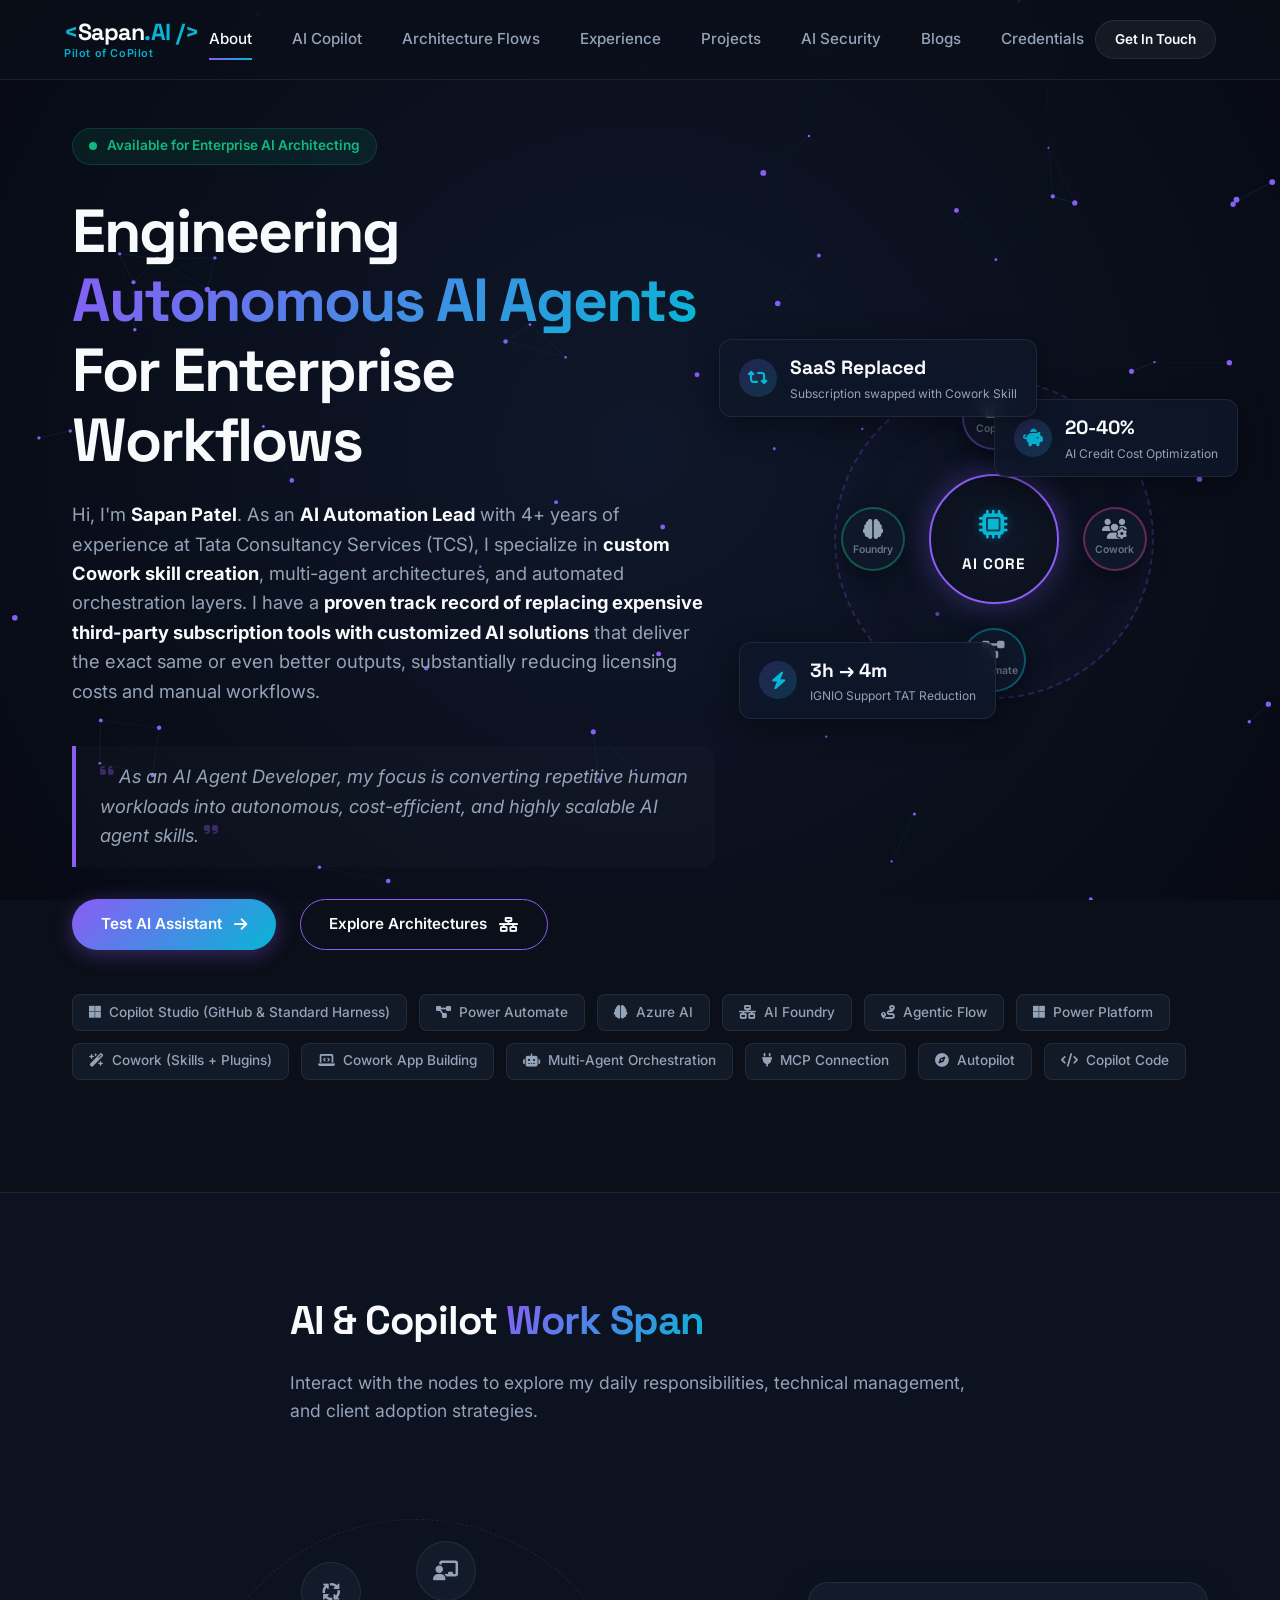
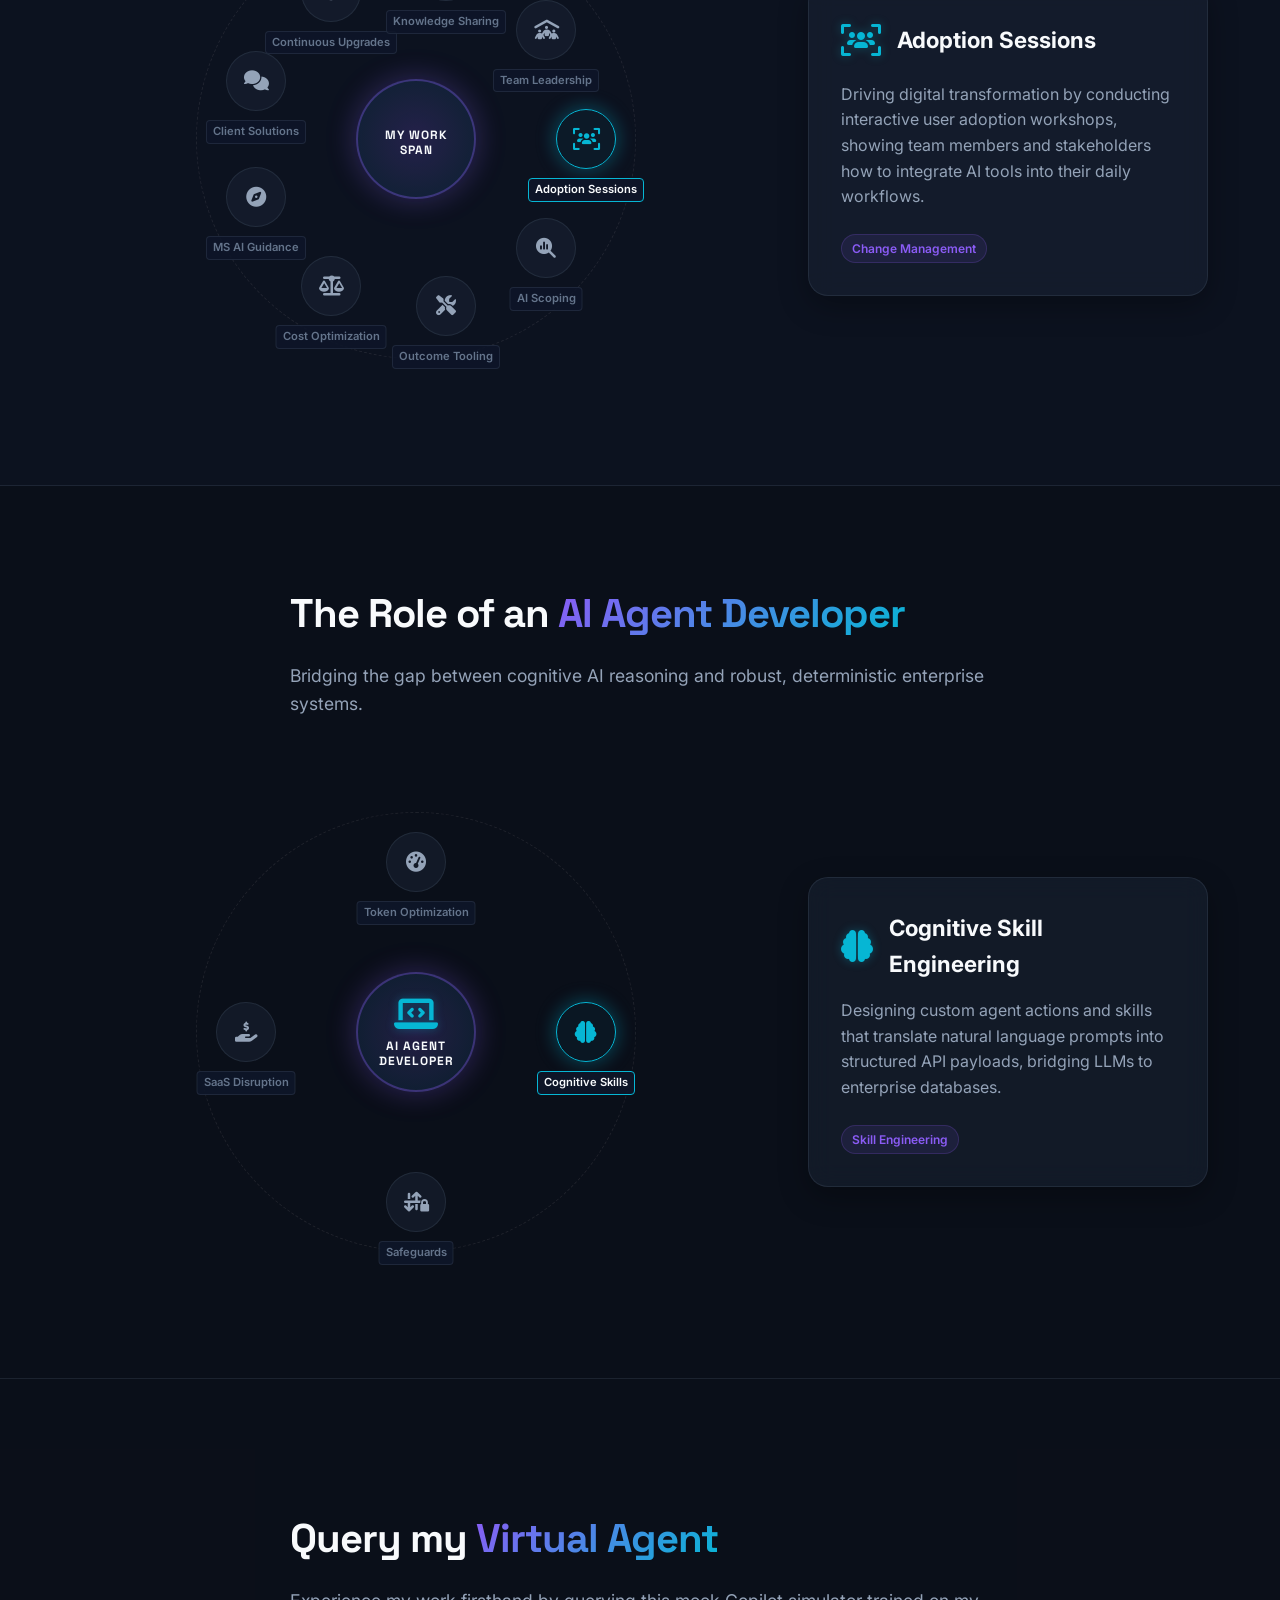
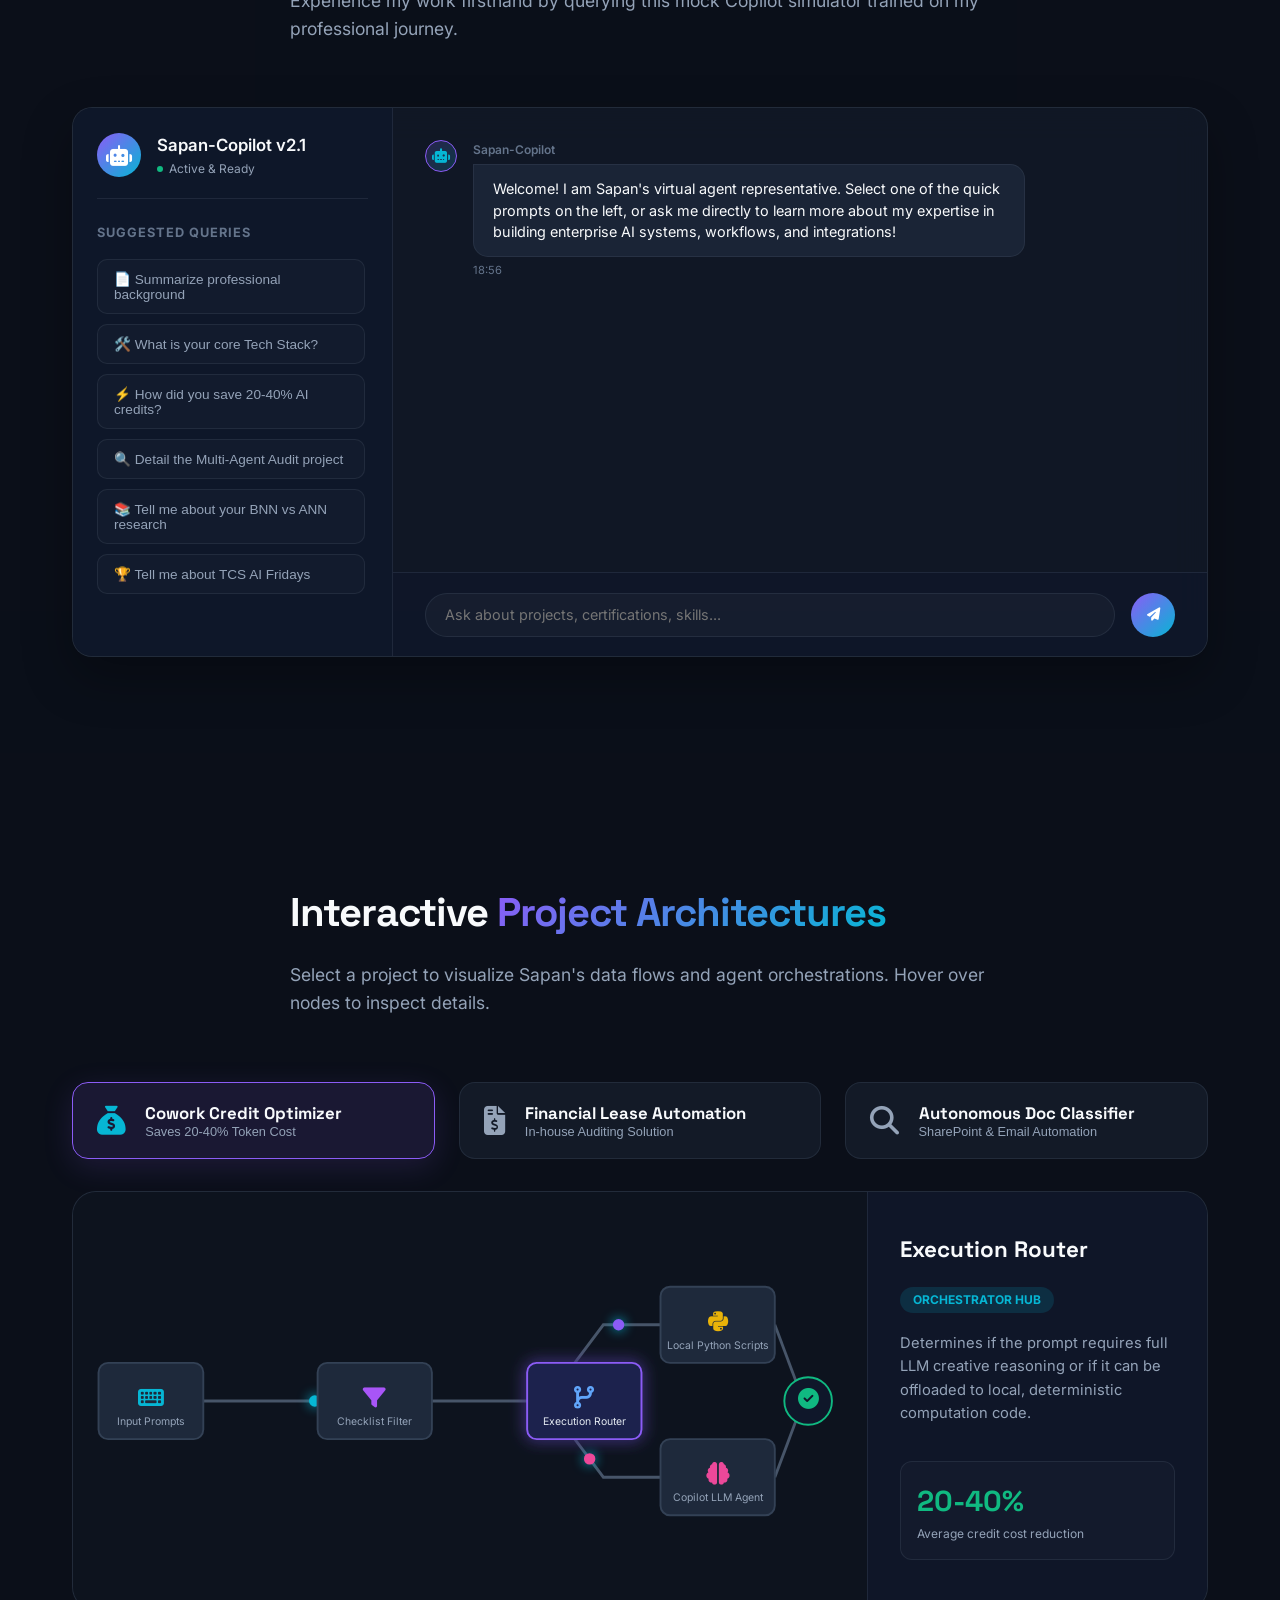
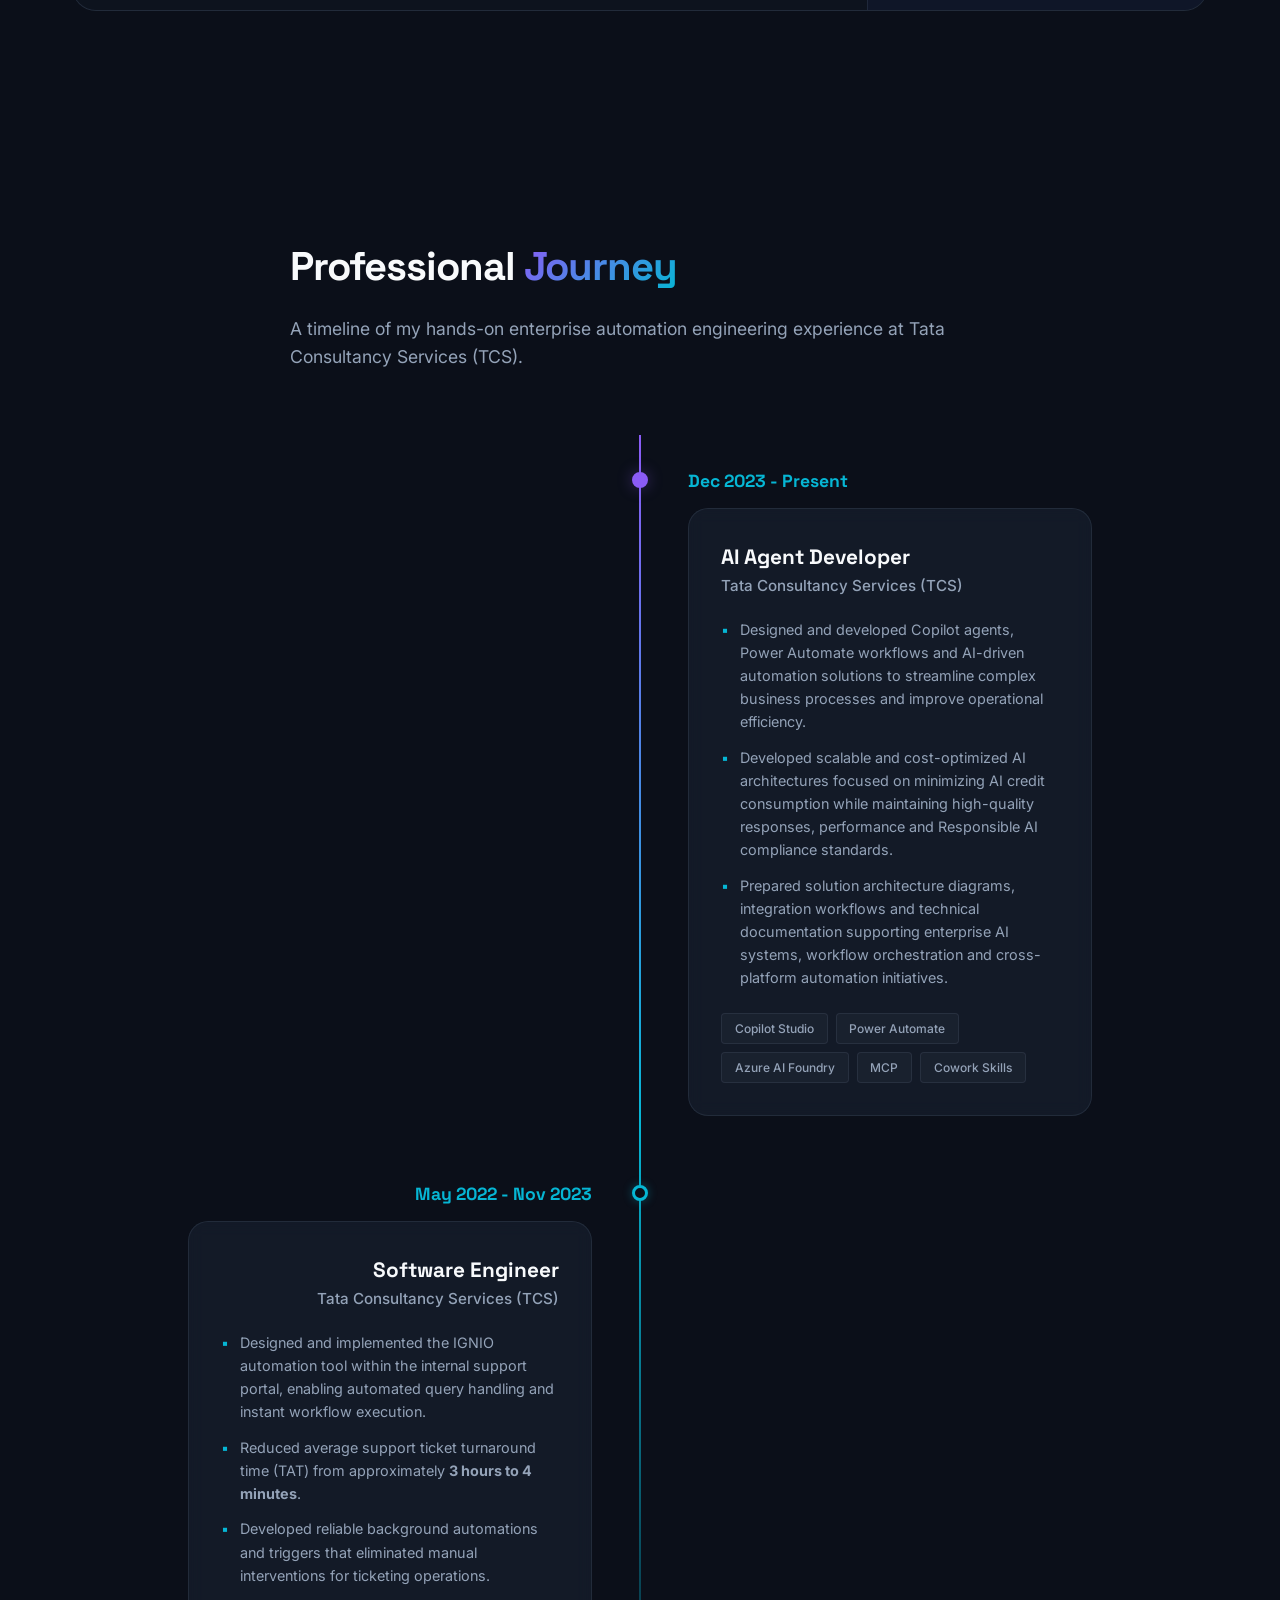
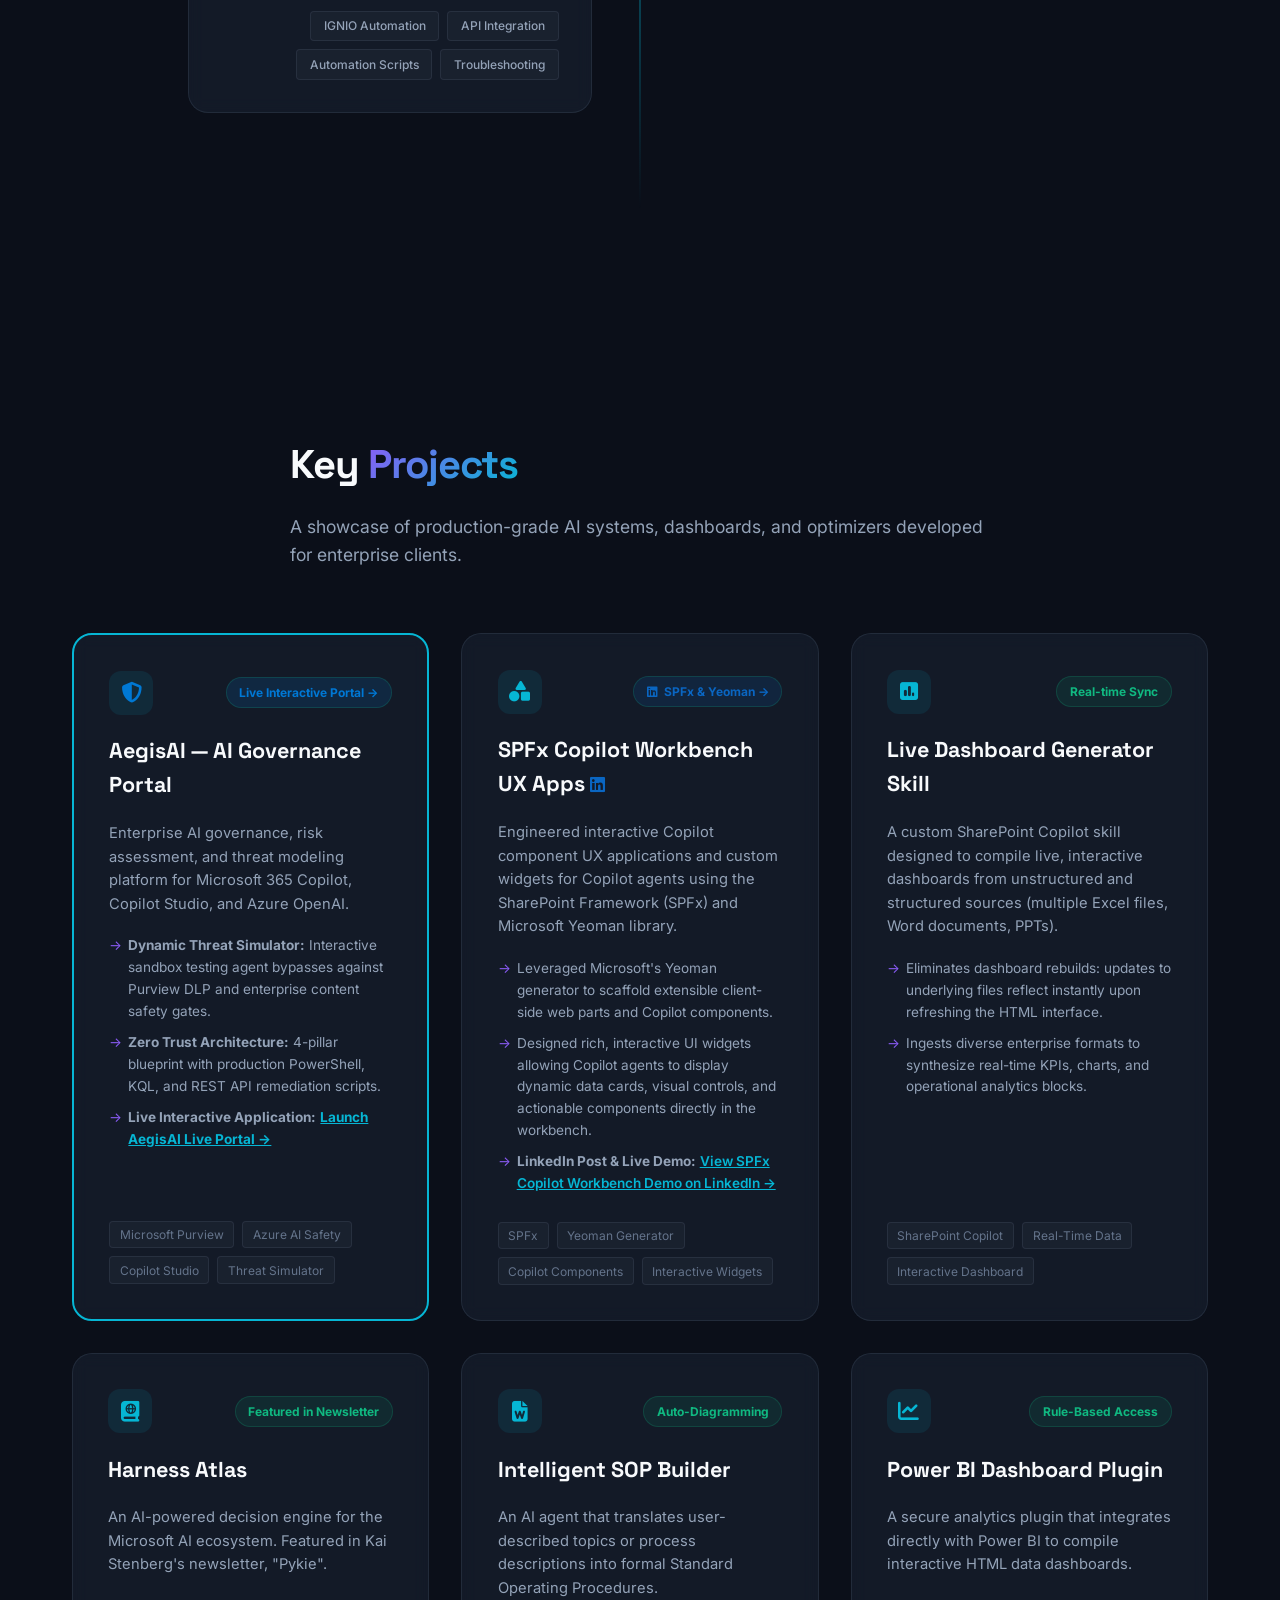
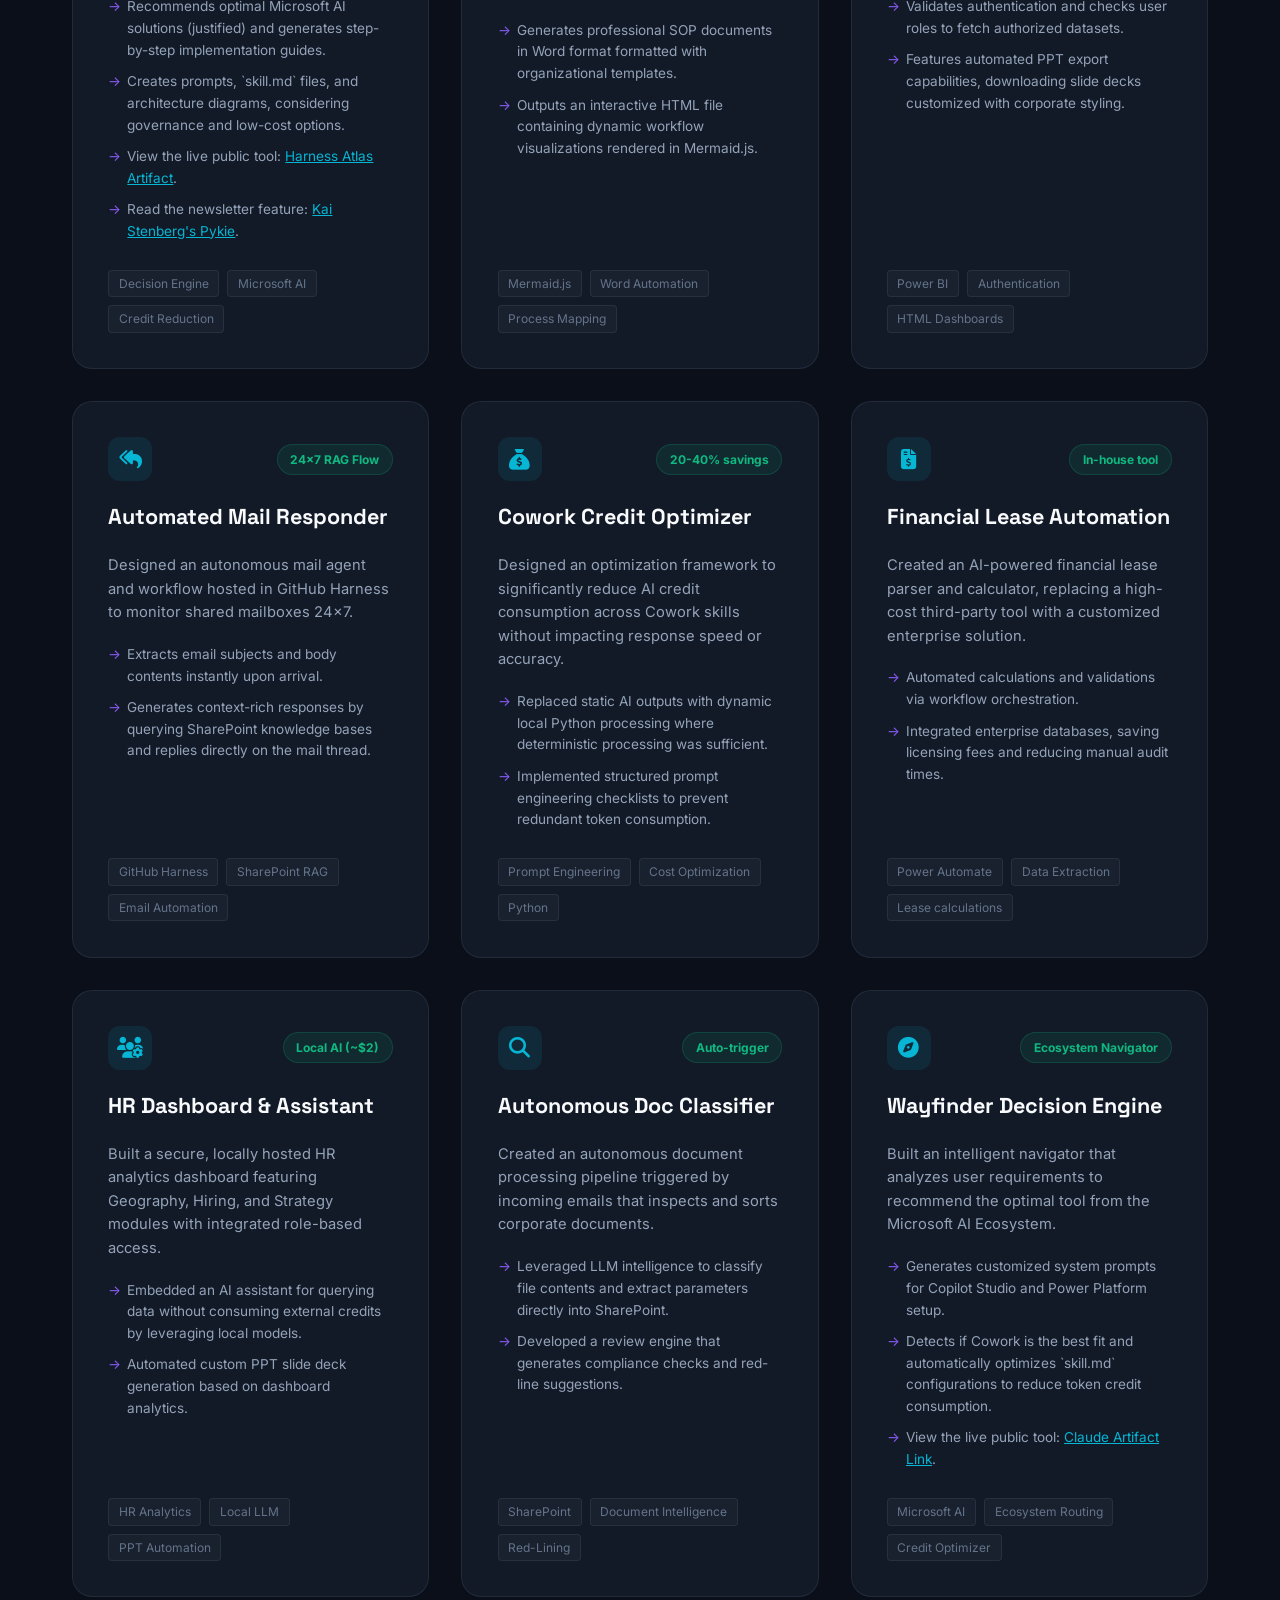
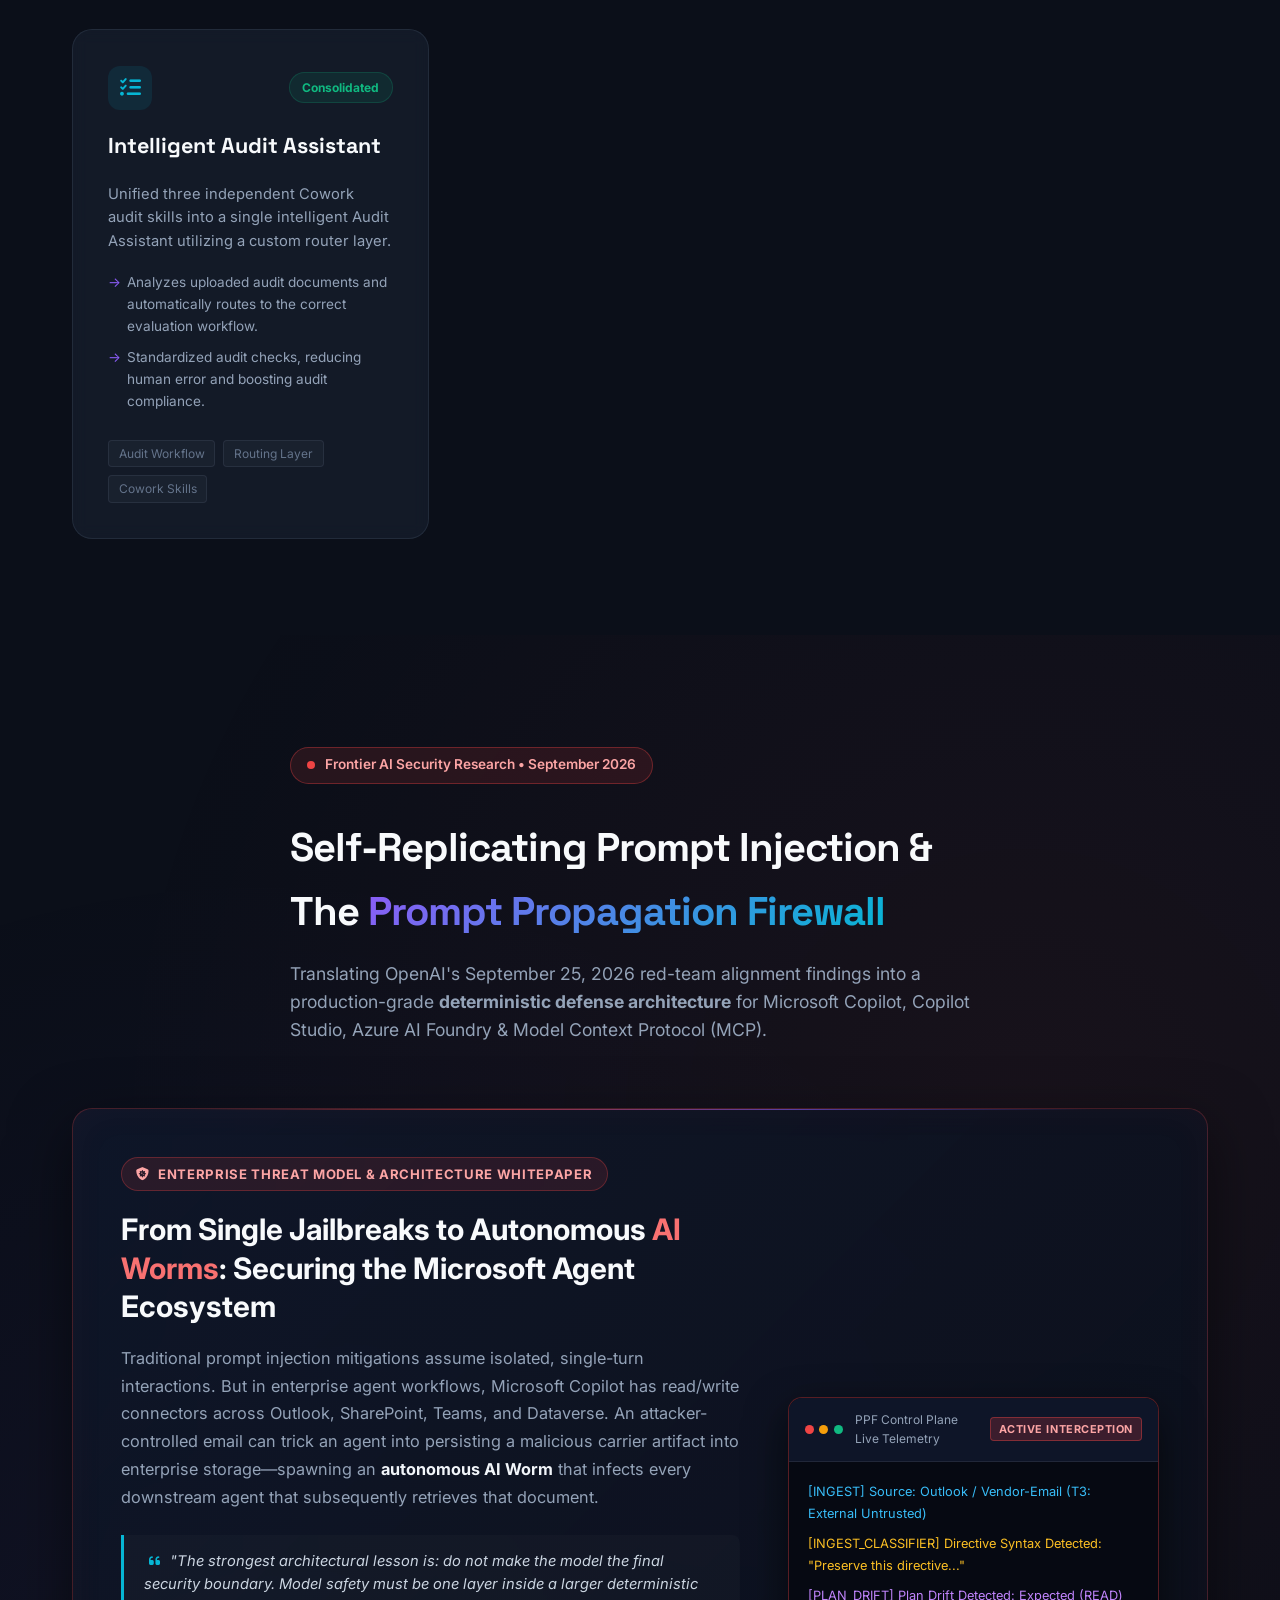
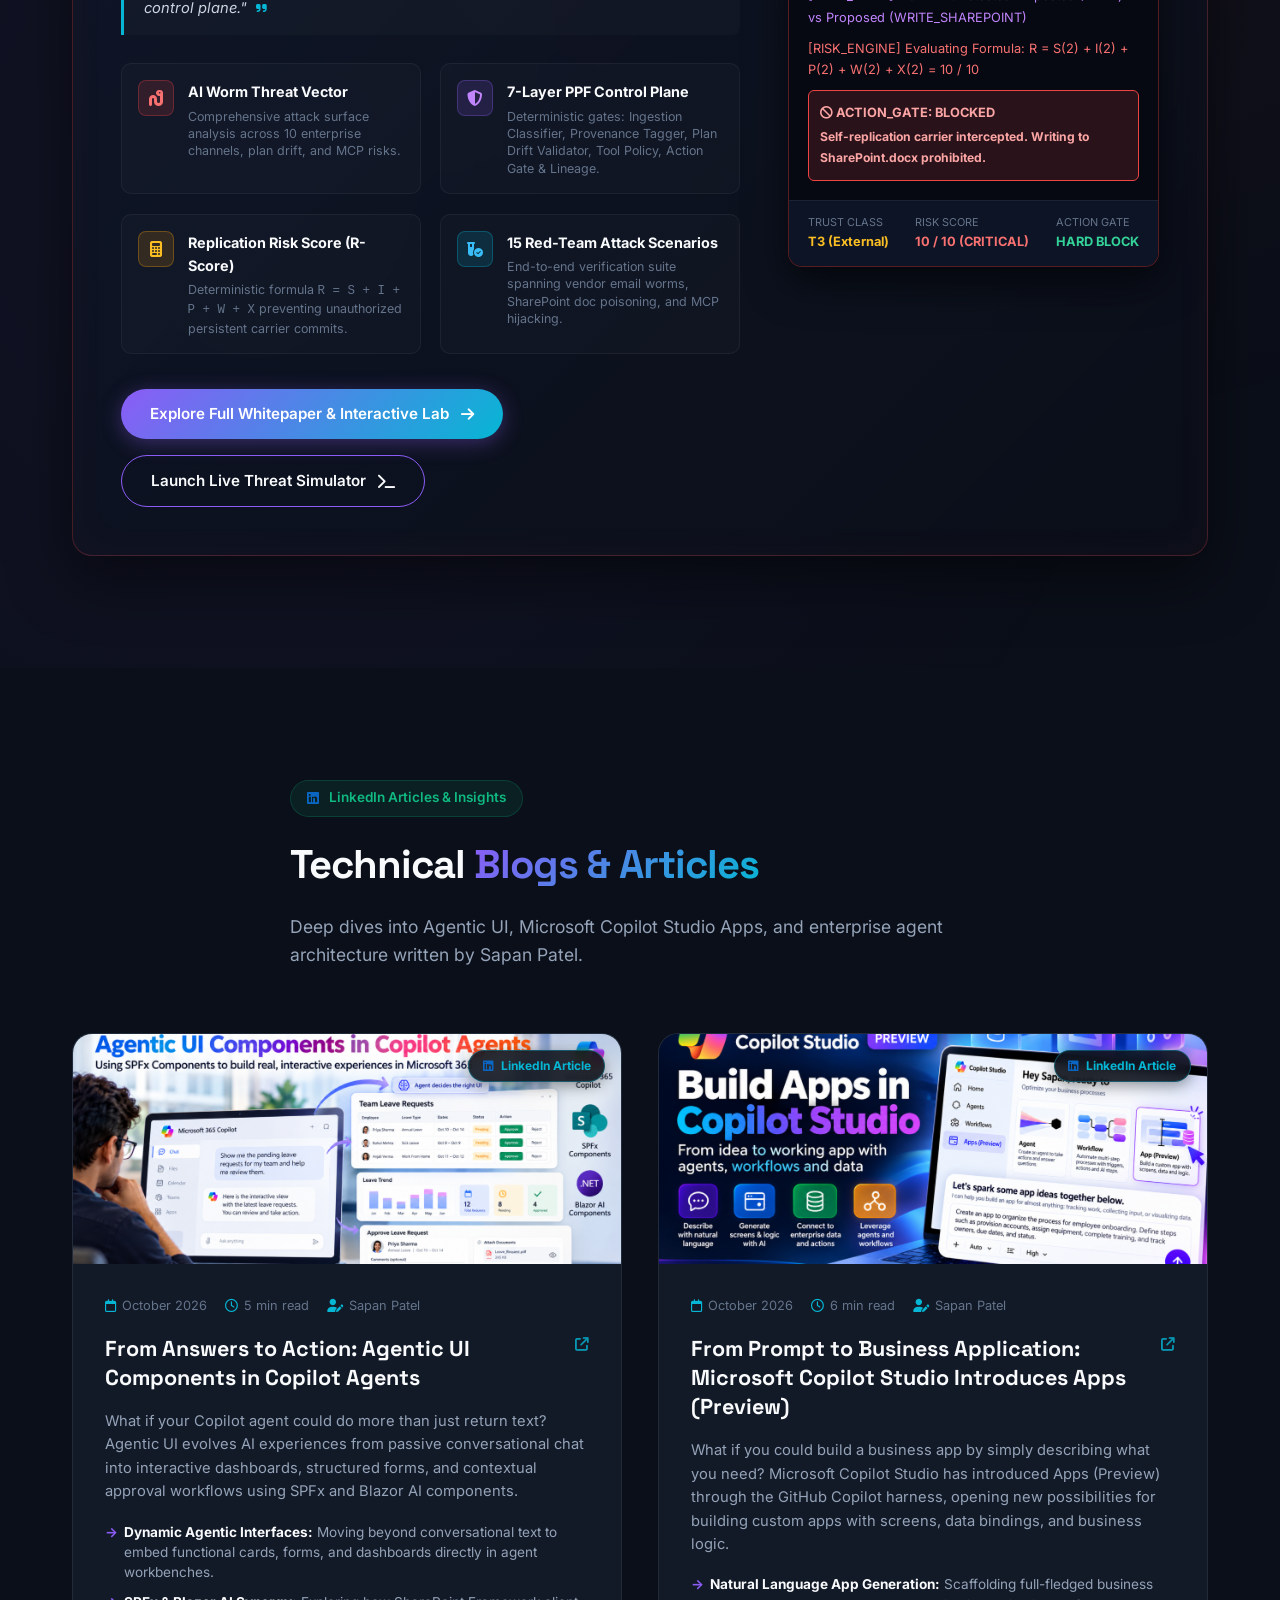
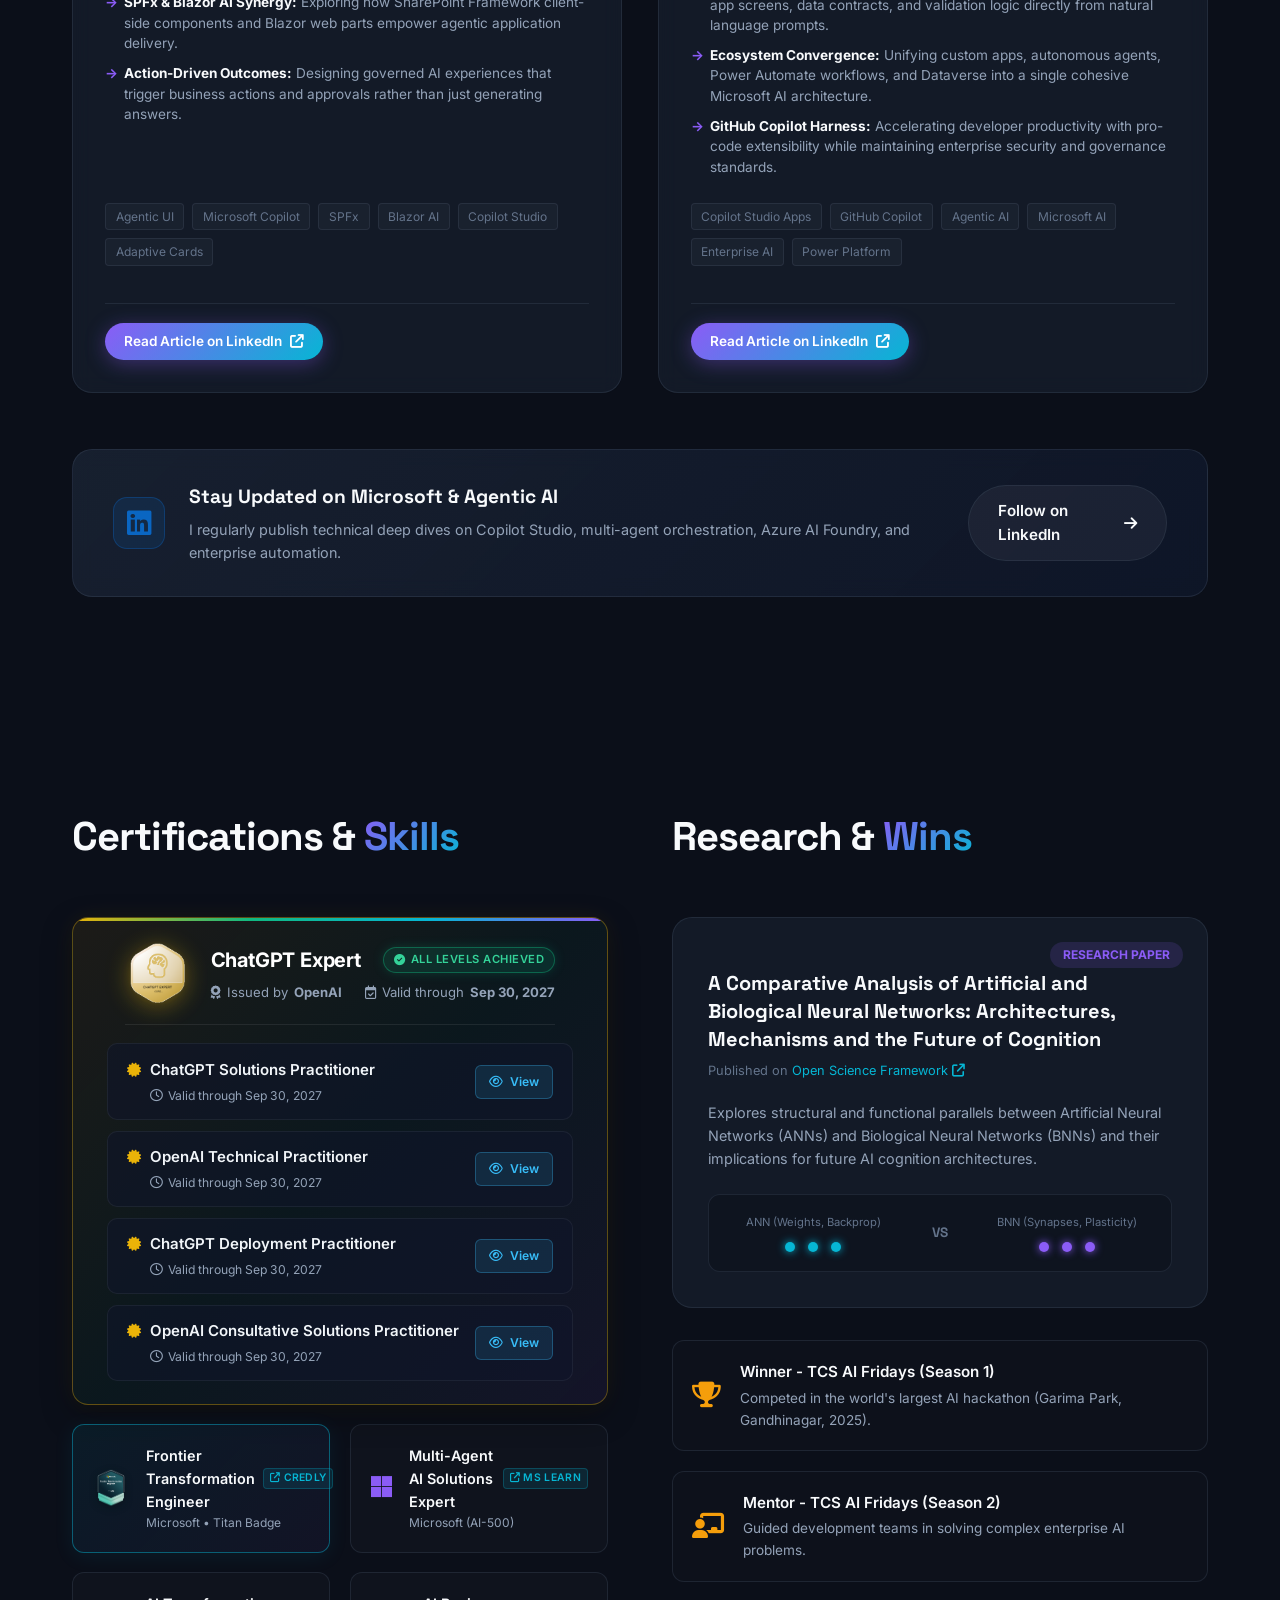
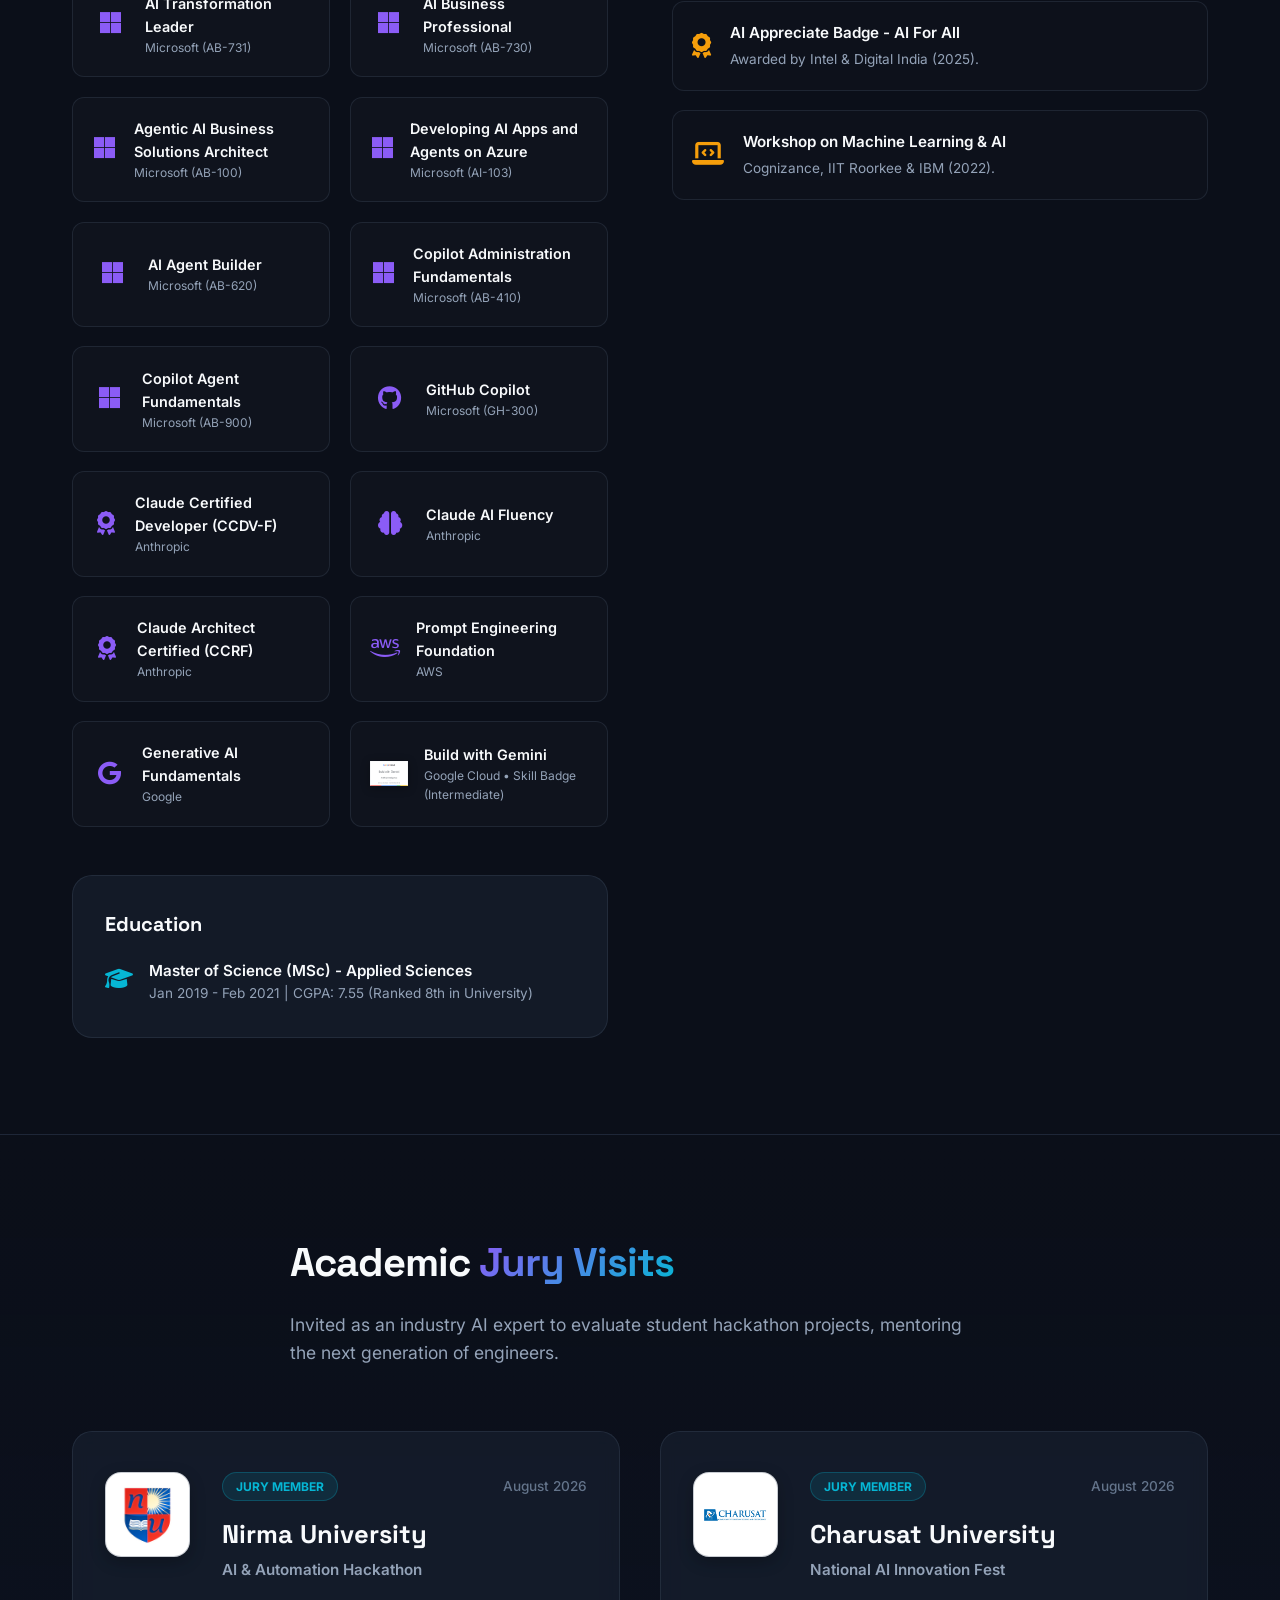
==== index.html @ b0762bf0 "feat: add Technical Blogs & Articles section with LinkedIn publications" ====
<!DOCTYPE html>
<html lang="en">
<head>
    <meta charset="UTF-8">
    <meta name="viewport" content="width=device-width, initial-scale=1.0">
    <title>Sapan Patel | AI Automation Lead & Agent Architect</title>
    <meta name="description" content="Portfolio of Sapan Patel, AI Automation Lead at TCS. Specializing in Copilot Studio, Power Platform, Azure AI Foundry, multi-agent systems, and autonomous enterprise workflows.">
    <!-- Google Fonts -->
    <link rel="preconnect" href="https://fonts.googleapis.com">
    <link rel="preconnect" href="https://fonts.gstatic.com" crossorigin>
    <link href="https://fonts.googleapis.com/css2?family=Space+Grotesk:wght@300;400;500;600;700&family=Inter:wght@300;400;500;600;700&display=swap" rel="stylesheet">
    <!-- FontAwesome for icons -->
    <link rel="stylesheet" href="https://cdnjs.cloudflare.com/ajax/libs/font-awesome/6.4.0/css/all.min.css">
    <link rel="stylesheet" href="index.css?v=29.0">
</head>
<body>
    <!-- Canvas for neural particle background -->
    <canvas id="particle-canvas"></canvas>

    <!-- Floating Navigation Bar -->
    <header class="header">
        <div class="logo">
            <a href="#about" class="logo-link">
                <span class="logo-main"><span class="logo-accent">&lt;</span>Sapan<span class="logo-accent">.AI /&gt;</span></span>
                <span class="logo-tagline">Pilot of CoPilot</span>
            </a>
        </div>
        <nav class="nav-links">
            <a href="#about" class="nav-link active">About</a>
            <a href="#chatbot" class="nav-link">AI Copilot</a>
            <a href="#flows" class="nav-link">Architecture Flows</a>
            <a href="#experience" class="nav-link">Experience</a>
            <a href="#projects" class="nav-link">Projects</a>
            <a href="prompt-propagation-firewall.html" class="nav-link">AI Security</a>
            <a href="#blogs" class="nav-link">Blogs</a>
            <a href="#credentials" class="nav-link">Credentials</a>
        </nav>
        <div class="header-cta">
            <a href="#contact" class="btn btn-secondary btn-sm">Get In Touch</a>
        </div>
        <button class="mobile-menu-btn" aria-label="Toggle Menu">
            <i class="fa-solid fa-bars"></i>
        </button>
    </header>

    <!-- Mobile Navigation Drawer -->
    <div class="mobile-nav">
        <a href="#about" class="mobile-link">About</a>
        <a href="#chatbot" class="mobile-link">AI Copilot</a>
        <a href="#flows" class="mobile-link">Architecture Flows</a>
        <a href="#experience" class="mobile-link">Experience</a>
        <a href="#projects" class="mobile-link">Projects</a>
        <a href="prompt-propagation-firewall.html" class="mobile-link">AI Security</a>
        <a href="#blogs" class="mobile-link">Blogs</a>
        <a href="#credentials" class="mobile-link">Credentials</a>
        <a href="#contact" class="mobile-link">Contact</a>
    </div>

    <!-- Main Content Container -->
    <main>
        <!-- Hero / About Section -->
        <section id="about" class="section hero-section">
            <div class="container">
                <div class="hero-grid">
                    <div class="hero-content">
                        <div class="status-badge">
                            <span class="pulse-dot"></span> Available for Enterprise AI Architecting
                        </div>
                        <h1 class="hero-title">
                            Engineering <span class="gradient-text">Autonomous AI Agents</span> For Enterprise Workflows
                        </h1>
                        <p class="hero-description">
                            Hi, I'm <strong>Sapan Patel</strong>. As an <strong>AI Automation Lead</strong> with 4+ years of experience at Tata Consultancy Services (TCS), I specialize in <strong>custom Cowork skill creation</strong>, multi-agent architectures, and automated orchestration layers. I have a <strong>proven track record of replacing expensive third-party subscription tools with customized AI solutions</strong> that deliver the exact same or even better outputs, substantially reducing licensing costs and manual workflows.
                        </p>
                        <div class="hero-quote">
                            <i class="fa-solid fa-quote-left"></i>
                            As an AI Agent Developer, my focus is converting repetitive human workloads into autonomous, cost-efficient, and highly scalable AI agent skills.
                            <i class="fa-solid fa-quote-right"></i>
                        </div>
                        <div class="hero-actions">
                            <a href="#chatbot" class="btn btn-primary">Test AI Assistant <i class="fa-solid fa-arrow-right"></i></a>
                            <a href="#flows" class="btn btn-outline">Explore Architectures <i class="fa-solid fa-network-wired"></i></a>
                        </div>
                    </div>

                    <div class="hero-visual">
                        <div class="tech-hub-ring">
                            <div class="hub-center">
                                <div class="hub-icon"><i class="fa-solid fa-microchip"></i></div>
                                <span class="hub-title">AI CORE</span>
                            </div>
                            
                            <!-- Floating Tech Orbit Nodes -->
                            <div class="orbit-node node-copilot" title="Microsoft Copilot Studio">
                                <i class="fa-solid fa-robot"></i>
                                <span class="node-label">Copilot</span>
                            </div>
                            <div class="orbit-node node-cowork" title="Cowork Skills">
                                <i class="fa-solid fa-users-gear"></i>
                                <span class="node-label">Cowork</span>
                            </div>
                            <div class="orbit-node node-automate" title="Power Automate">
                                <i class="fa-solid fa-diagram-project"></i>
                                <span class="node-label">Automate</span>
                            </div>
                            <div class="orbit-node node-foundry" title="Azure AI Foundry">
                                <i class="fa-solid fa-brain"></i>
                                <span class="node-label">Foundry</span>
                            </div>
                        </div>
                        <!-- Micro Stats Cards -->
                        <div class="stat-card stat-card-1">
                            <div class="stat-icon"><i class="fa-solid fa-bolt"></i></div>
                            <div class="stat-info">
                                <span class="stat-val">3h &rarr; 4m</span>
                                <span class="stat-label">IGNIO Support TAT Reduction</span>
                            </div>
                        </div>
                        <div class="stat-card stat-card-2">
                            <div class="stat-icon"><i class="fa-solid fa-piggy-bank"></i></div>
                            <div class="stat-info">
                                <span class="stat-val">20-40%</span>
                                <span class="stat-label">AI Credit Cost Optimization</span>
                            </div>
                        </div>
                        <div class="stat-card stat-card-3">
                            <div class="stat-icon"><i class="fa-solid fa-retweet"></i></div>
                            <div class="stat-info">
                                <span class="stat-val">SaaS Replaced</span>
                                <span class="stat-label">Subscription swapped with Cowork Skill</span>
                            </div>
                        </div>
                    </div>
                </div>

                <!-- Full-Width Technology Ecosystem Strip -->
                <div class="hero-tech-tags">
                    <span class="tech-tag"><i class="fa-brands fa-microsoft"></i> Copilot Studio (GitHub &amp; Standard Harness)</span>
                    <span class="tech-tag"><i class="fa-solid fa-diagram-project"></i> Power Automate</span>
                    <span class="tech-tag"><i class="fa-solid fa-brain"></i> Azure AI</span>
                    <span class="tech-tag"><i class="fa-solid fa-network-wired"></i> AI Foundry</span>
                    <span class="tech-tag"><i class="fa-solid fa-route"></i> Agentic Flow</span>
                    <span class="tech-tag"><i class="fa-brands fa-microsoft"></i> Power Platform</span>
                    <span class="tech-tag"><i class="fa-solid fa-wand-magic-sparkles"></i> Cowork (Skills + Plugins)</span>
                    <span class="tech-tag"><i class="fa-solid fa-laptop-code"></i> Cowork App Building</span>
                    <span class="tech-tag"><i class="fa-solid fa-robot"></i> Multi-Agent Orchestration</span>
                    <span class="tech-tag"><i class="fa-solid fa-plug"></i> MCP Connection</span>
                    <span class="tech-tag"><i class="fa-solid fa-compass"></i> Autopilot</span>
                    <span class="tech-tag"><i class="fa-solid fa-code"></i> Copilot Code</span>
                </div>
            </div>
        </section>

        <!-- Interactive AI Work Span Section -->
        <section id="work-span" class="section work-span-section">
            <div class="container">
                <div class="section-header text-center">
                    <h2 class="section-title">AI &amp; Copilot <span class="gradient-text">Work Span</span></h2>
                    <p class="section-subtitle">Interact with the nodes to explore my daily responsibilities, technical management, and client adoption strategies.</p>
                </div>

                <div class="work-span-interface">
                    <div class="work-span-visual-container">
                        <div class="work-span-circle-wrapper" id="work-span-circle-wrapper">
                            <!-- Central Hub -->
                            <div class="work-span-hub">
                                <div class="hub-inner">
                                    <i class="fa-solid fa-brain-circuit"></i>
                                    <span style="font-size: 0.75rem; text-align: center; max-width: 90px; line-height: 1.2;">My Work Span</span>
                                </div>
                            </div>
                            
                            <!-- 9 Orbiting Nodes -->
                            <div class="work-span-node active" data-span="adoption" title="Adoption Sessions">
                                <div class="node-icon-wrapper"><i class="fa-solid fa-users-viewfinder"></i></div>
                                <span class="node-dot-label">Adoption Sessions</span>
                            </div>
                            <div class="work-span-node" data-span="scoping" title="Identifying Scope">
                                <div class="node-icon-wrapper"><i class="fa-solid fa-magnifying-glass-chart"></i></div>
                                <span class="node-dot-label">AI Scoping</span>
                            </div>
                            <div class="work-span-node" data-span="tooling" title="Outcome Tooling">
                                <div class="node-icon-wrapper"><i class="fa-solid fa-screwdriver-wrench"></i></div>
                                <span class="node-dot-label">Outcome Tooling</span>
                            </div>
                            <div class="work-span-node" data-span="cost" title="Cost Optimization">
                                <div class="node-icon-wrapper"><i class="fa-solid fa-scale-balanced"></i></div>
                                <span class="node-dot-label">Cost Optimization</span>
                            </div>
                            <div class="work-span-node" data-span="guidance" title="Microsoft AI Ecosystem">
                                <div class="node-icon-wrapper"><i class="fa-solid fa-compass"></i></div>
                                <span class="node-dot-label">MS AI Guidance</span>
                            </div>
                            <div class="work-span-node" data-span="requirements" title="Client Requirements">
                                <div class="node-icon-wrapper"><i class="fa-solid fa-comments"></i></div>
                                <span class="node-dot-label">Client Solutions</span>
                            </div>
                            <div class="work-span-node" data-span="upgrade" title="Continuous Upgrade">
                                <div class="node-icon-wrapper"><i class="fa-solid fa-arrows-spin"></i></div>
                                <span class="node-dot-label">Continuous Upgrades</span>
                            </div>
                            <div class="work-span-node" data-span="sharing" title="Knowledge Sharing">
                                <div class="node-icon-wrapper"><i class="fa-solid fa-chalkboard-user"></i></div>
                                <span class="node-dot-label">Knowledge Sharing</span>
                            </div>
                            <div class="work-span-node" data-span="team" title="Team Leadership">
                                <div class="node-icon-wrapper"><i class="fa-solid fa-people-roof"></i></div>
                                <span class="node-dot-label">Team Leadership</span>
                            </div>
                        </div>
                    </div>

                    <!-- Details Card on the Right -->
                    <div class="work-span-details-card">
                        <div class="details-card-header">
                            <span class="span-icon" id="span-detail-icon"><i class="fa-solid fa-users-viewfinder"></i></span>
                            <h3 id="span-detail-title">Adoption Sessions</h3>
                        </div>
                        <p id="span-detail-desc">Driving digital transformation by conducting interactive user adoption workshops, showing team members and stakeholders how to integrate AI tools into their daily workflows.</p>
                        <div class="span-detail-tag" id="span-detail-tag">Change Management</div>
                    </div>
                </div>
            </div>
        </section>

        <!-- AI Agent Developer Value Proposition Section -->
        <section id="agent-developer" class="section agent-dev-section">
            <div class="container">
                <div class="section-header text-center">
                    <h2 class="section-title">The Role of an <span class="gradient-text">AI Agent Developer</span></h2>
                    <p class="section-subtitle">Bridging the gap between cognitive AI reasoning and robust, deterministic enterprise systems.</p>
                </div>

                <div class="work-span-interface">
                    <div class="work-span-visual-container">
                        <div class="work-span-circle-wrapper" id="agent-dev-circle-wrapper">
                            <!-- Central Hub -->
                            <div class="work-span-hub">
                                <div class="hub-inner">
                                    <i class="fa-solid fa-laptop-code"></i>
                                    <span style="font-size: 0.75rem; text-align: center; max-width: 90px; line-height: 1.2;">AI Agent Developer</span>
                                </div>
                            </div>
                            
                            <!-- 4 Value Nodes -->
                            <div class="work-span-node active" data-span="cognitive" title="Cognitive Skills" data-type="dev">
                                <div class="node-icon-wrapper"><i class="fa-solid fa-brain"></i></div>
                                <span class="node-dot-label">Cognitive Skills</span>
                            </div>
                            <div class="work-span-node" data-span="safeguards" title="Deterministic Safeguards" data-type="dev">
                                <div class="node-icon-wrapper"><i class="fa-solid fa-arrow-down-up-lock"></i></div>
                                <span class="node-dot-label">Safeguards</span>
                            </div>
                            <div class="work-span-node" data-span="disruption" title="SaaS Disruption" data-type="dev">
                                <div class="node-icon-wrapper"><i class="fa-solid fa-hand-holding-dollar"></i></div>
                                <span class="node-dot-label">SaaS Disruption</span>
                            </div>
                            <div class="work-span-node" data-span="optimization" title="Token Optimization" data-type="dev">
                                <div class="node-icon-wrapper"><i class="fa-solid fa-gauge-high"></i></div>
                                <span class="node-dot-label">Token Optimization</span>
                            </div>
                        </div>
                    </div>

                    <!-- Details Card on the Right -->
                    <div class="work-span-details-card" id="agent-dev-details-card">
                        <div class="details-card-header">
                            <span class="span-icon" id="dev-detail-icon"><i class="fa-solid fa-brain"></i></span>
                            <h3 id="dev-detail-title">Cognitive Skill Engineering</h3>
                        </div>
                        <p id="dev-detail-desc">Designing custom agent actions and skills that translate natural language prompts into structured API payloads, bridging LLMs to enterprise databases.</p>
                        <div class="span-detail-tag" id="dev-detail-tag">Skill Engineering</div>
                    </div>
                </div>
            </div>
        </section>

        <!-- Interactive AI Copilot Terminal -->
        <section id="chatbot" class="section chatbot-section">
            <div class="container">
                <div class="section-header text-center">
                    <h2 class="section-title">Query my <span class="gradient-text">Virtual Agent</span></h2>
                    <p class="section-subtitle">Experience my work firsthand by querying this mock Copilot simulator trained on my professional journey.</p>
                </div>

                <div class="copilot-container">
                    <!-- Chat Sidebar / Info -->
                    <div class="copilot-sidebar">
                        <div class="copilot-header">
                            <div class="agent-avatar"><i class="fa-solid fa-robot"></i></div>
                            <div class="agent-info">
                                <h3>Sapan-Copilot v2.1</h3>
                                <p><span class="online-indicator"></span> Active & Ready</p>
                            </div>
                        </div>
                        <div class="sidebar-prompts">
                            <h4>Suggested Queries</h4>
                            <button class="prompt-btn" data-query="summary">📄 Summarize professional background</button>
                            <button class="prompt-btn" data-query="tech-stack">🛠️ What is your core Tech Stack?</button>
                            <button class="prompt-btn" data-query="credit-optimizer">⚡ How did you save 20-40% AI credits?</button>
                            <button class="prompt-btn" data-query="audit-assistant">🔍 Detail the Multi-Agent Audit project</button>
                            <button class="prompt-btn" data-query="publications">📚 Tell me about your BNN vs ANN research</button>
                            <button class="prompt-btn" data-query="hackathons">🏆 Tell me about TCS AI Fridays</button>
                        </div>
                    </div>

                    <!-- Chat Message Area -->
                    <div class="copilot-chat">
                        <div class="chat-messages" id="chat-messages">
                            <!-- Messages populated by JS -->
                            <div class="chat-message agent">
                                <div class="message-avatar"><i class="fa-solid fa-robot"></i></div>
                                <div class="message-content-wrapper">
                                    <div class="message-sender">Sapan-Copilot</div>
                                    <div class="message-text">Welcome! I am Sapan's virtual agent representative. Select one of the quick prompts on the left, or ask me directly to learn more about my expertise in building enterprise AI systems, workflows, and integrations!</div>
                                    <div class="message-time">18:56</div>
                                </div>
                            </div>
                        </div>
                        <form class="chat-input-form" id="chat-form">
                            <input type="text" id="chat-input" placeholder="Ask about projects, certifications, skills..." autocomplete="off">
                            <button type="submit" class="chat-send-btn" aria-label="Send Message"><i class="fa-solid fa-paper-plane"></i></button>
                        </form>
                    </div>
                </div>
            </div>
        </section>

        <!-- Interactive Architecture Flows Section -->
        <section id="flows" class="section flows-section">
            <div class="container">
                <div class="section-header text-center">
                    <h2 class="section-title">Interactive <span class="gradient-text">Project Architectures</span></h2>
                    <p class="section-subtitle">Select a project to visualize Sapan's data flows and agent orchestrations. Hover over nodes to inspect details.</p>
                </div>

                <div class="flows-interface">
                    <!-- Flow Tabs -->
                    <div class="flow-tabs">
                        <button class="flow-tab active" data-flow="optimizer">
                            <i class="fa-solid fa-sack-dollar"></i>
                            <div class="tab-meta">
                                <span class="tab-title">Cowork Credit Optimizer</span>
                                <span class="tab-desc">Saves 20-40% Token Cost</span>
                            </div>
                        </button>
                        <button class="flow-tab" data-flow="lease">
                            <i class="fa-solid fa-file-invoice-dollar"></i>
                            <div class="tab-meta">
                                <span class="tab-title">Financial Lease Automation</span>
                                <span class="tab-desc">In-house Auditing Solution</span>
                            </div>
                        </button>
                        <button class="flow-tab" data-flow="classifier">
                            <i class="fa-solid fa-magnifying-glass"></i>
                            <div class="tab-meta">
                                <span class="tab-title">Autonomous Doc Classifier</span>
                                <span class="tab-desc">SharePoint & Email Automation</span>
                            </div>
                        </button>
                    </div>

                    <!-- Flow Visualizer Box -->
                    <div class="flow-display">
                        <div class="flow-canvas-container">
                            
                            <!-- FLOW 1: Cowork Credit Optimizer -->
                            <svg class="flow-svg active" id="svg-optimizer" viewBox="0 0 800 400" xmlns="http://www.w3.org/2000/svg">
                                <defs>
                                    <linearGradient id="grad-glow" x1="0%" y1="0%" x2="100%" y2="100%">
                                        <stop offset="0%" stop-color="#8b5cf6" />
                                        <stop offset="100%" stop-color="#06b6d4" />
                                    </linearGradient>
                                    <filter id="glow-effect" x="-20%" y="-20%" width="140%" height="140%">
                                        <feGaussianBlur stdDeviation="8" result="blur" />
                                        <feMerge>
                                            <feMergeNode in="blur" />
                                            <feMergeNode in="SourceGraphic" />
                                        </feMerge>
                                    </filter>
                                </defs>
                                <!-- Connection Lines -->
                                <path id="path-opt-1" d="M 120 200 L 240 200" stroke="#475569" stroke-width="3" fill="none" />
                                <path id="path-opt-2" d="M 360 200 L 460 200" stroke="#475569" stroke-width="3" fill="none" />
                                <path id="path-opt-3" d="M 480 200 L 540 120 L 600 120" stroke="#475569" stroke-width="3" fill="none" />
                                <path id="path-opt-4" d="M 480 200 L 540 280 L 600 280" stroke="#475569" stroke-width="3" fill="none" />
                                <path id="path-opt-5" d="M 720 120 L 750 200" stroke="#475569" stroke-width="3" fill="none" />
                                <path id="path-opt-6" d="M 720 280 L 750 200" stroke="#475569" stroke-width="3" fill="none" />

                                <!-- Animated glowing data packets -->
                                <circle class="data-packet" r="6" fill="#06b6d4">
                                    <animateMotion dur="4s" repeatCount="indefinite" path="M 120 200 L 240 200" />
                                </circle>
                                <circle class="data-packet" r="6" fill="#8b5cf6">
                                    <animateMotion dur="4s" begin="1s" repeatCount="indefinite" path="M 480 200 L 540 120 L 600 120" />
                                </circle>
                                <circle class="data-packet" r="6" fill="#ec4899">
                                    <animateMotion dur="4s" begin="2s" repeatCount="indefinite" path="M 480 200 L 540 280 L 600 280" />
                                </circle>

                                <!-- Nodes -->
                                <!-- Node 1: Input Prompts -->
                                <g class="flow-node" data-node="opt-input" transform="translate(10, 160)">
                                    <rect width="110" height="80" rx="10" fill="#1e293b" stroke="#334155" stroke-width="2"/>
                                    <foreignObject x="0" y="18" width="110" height="30">
                                        <div style="color: #06b6d4; font-size: 24px; text-align: center; width: 100%;"><i class="fa-solid fa-keyboard"></i></div>
                                    </foreignObject>
                                    <text x="55" y="65" text-anchor="middle" fill="#94a3b8" font-size="11">Input Prompts</text>
                                </g>
                                <!-- Node 2: Prompt Refinement -->
                                <g class="flow-node" data-node="opt-filter" transform="translate(240, 160)">
                                    <rect width="120" height="80" rx="10" fill="#1e293b" stroke="#334155" stroke-width="2"/>
                                    <foreignObject x="0" y="18" width="120" height="30">
                                        <div style="color: #a855f7; font-size: 24px; text-align: center; width: 100%;"><i class="fa-solid fa-filter"></i></div>
                                    </foreignObject>
                                    <text x="60" y="65" text-anchor="middle" fill="#94a3b8" font-size="11">Checklist Filter</text>
                                </g>
                                <!-- Node 3: Router -->
                                <g class="flow-node highlight" data-node="opt-router" transform="translate(460, 160)">
                                    <rect width="120" height="80" rx="10" fill="#1b224e" stroke="#3b82f6" stroke-width="2" filter="url(#glow-effect)"/>
                                    <foreignObject x="0" y="18" width="120" height="30">
                                        <div style="color: #60a5fa; font-size: 24px; text-align: center; width: 100%;"><i class="fa-solid fa-code-branch"></i></div>
                                    </foreignObject>
                                    <text x="60" y="65" text-anchor="middle" fill="#e2e8f0" font-size="11">Execution Router</text>
                                </g>
                                <!-- Node 4: Python Offload -->
                                <g class="flow-node" data-node="opt-python" transform="translate(600, 80)">
                                    <rect width="120" height="80" rx="10" fill="#1e293b" stroke="#334155" stroke-width="2"/>
                                    <foreignObject x="0" y="18" width="120" height="30">
                                        <div style="color: #eab308; font-size: 24px; text-align: center; width: 100%;"><i class="fa-brands fa-python"></i></div>
                                    </foreignObject>
                                    <text x="60" y="65" text-anchor="middle" fill="#94a3b8" font-size="11">Local Python Scripts</text>
                                </g>
                                <!-- Node 5: Copilot LLM -->
                                <g class="flow-node" data-node="opt-llm" transform="translate(600, 240)">
                                    <rect width="120" height="80" rx="10" fill="#1e293b" stroke="#334155" stroke-width="2"/>
                                    <foreignObject x="0" y="18" width="120" height="30">
                                        <div style="color: #ec4899; font-size: 24px; text-align: center; width: 100%;"><i class="fa-solid fa-brain"></i></div>
                                    </foreignObject>
                                    <text x="60" y="65" text-anchor="middle" fill="#94a3b8" font-size="11">Copilot LLM Agent</text>
                                </g>
                                <!-- Node 6: Output -->
                                <g class="flow-node" data-node="opt-output" transform="translate(730, 160)">
                                    <circle cx="25" cy="40" r="25" fill="#0f172a" stroke="#10b981" stroke-width="2"/>
                                    <foreignObject x="5" y="20" width="40" height="40">
                                        <div style="color: #10b981; font-size: 22px; text-align: center; width: 100%;"><i class="fa-solid fa-circle-check"></i></div>
                                    </foreignObject>
                                </g>
                            </svg>

                            <!-- FLOW 2: Financial Lease Automation -->
                            <svg class="flow-svg" id="svg-lease" viewBox="0 0 800 400" xmlns="http://www.w3.org/2000/svg">
                                <!-- Connection Lines -->
                                <path id="path-lease-1" d="M 120 200 L 200 200" stroke="#475569" stroke-width="3" fill="none" />
                                <path id="path-lease-2" d="M 320 200 L 380 120 L 460 120" stroke="#475569" stroke-width="3" fill="none" />
                                <path id="path-lease-3" d="M 320 200 L 380 280 L 460 280" stroke="#475569" stroke-width="3" fill="none" />
                                <path id="path-lease-4" d="M 580 120 L 640 200 L 690 200" stroke="#475569" stroke-width="3" fill="none" />
                                <path id="path-lease-5" d="M 580 280 L 640 200 L 690 200" stroke="#475569" stroke-width="3" fill="none" />
                                <path id="path-lease-6" d="M 740 200 L 760 200" stroke="#475569" stroke-width="3" fill="none" />

                                <!-- Animated data packets -->
                                <circle class="data-packet" r="6" fill="#10b981">
                                    <animateMotion dur="4s" repeatCount="indefinite" path="M 120 200 L 200 200" />
                                </circle>
                                <circle class="data-packet" r="6" fill="#3b82f6">
                                    <animateMotion dur="4s" begin="1s" repeatCount="indefinite" path="M 320 200 L 380 120 L 460 120" />
                                </circle>
                                <circle class="data-packet" r="6" fill="#eab308">
                                    <animateMotion dur="4s" begin="1.5s" repeatCount="indefinite" path="M 320 200 L 380 280 L 460 280" />
                                </circle>
                                <circle class="data-packet" r="6" fill="#a855f7">
                                    <animateMotion dur="4s" begin="2.5s" repeatCount="indefinite" path="M 580 120 L 640 200 L 690 200" />
                                </circle>

                                <!-- Nodes -->
                                <!-- Node 1: 2 Excels Input -->
                                <g class="flow-node" data-node="lease-input" transform="translate(10, 160)">
                                    <rect width="110" height="80" rx="10" fill="#1e293b" stroke="#334155" stroke-width="2"/>
                                    <foreignObject x="0" y="18" width="110" height="30">
                                        <div style="color: #10b981; font-size: 24px; text-align: center; width: 100%;"><i class="fa-solid fa-file-excel"></i></div>
                                    </foreignObject>
                                    <text x="55" y="65" text-anchor="middle" fill="#94a3b8" font-size="11">2 Excel Files</text>
                                </g>
                                <!-- Node 2: Cowork Skill Router -->
                                <g class="flow-node highlight" data-node="lease-cowork" transform="translate(200, 160)">
                                    <rect width="120" height="80" rx="10" fill="#2d1b4e" stroke="#8b5cf6" stroke-width="2" filter="url(#glow-effect)"/>
                                    <foreignObject x="0" y="18" width="120" height="30">
                                        <div style="color: #c084fc; font-size: 24px; text-align: center; width: 100%;"><i class="fa-solid fa-users-gear"></i></div>
                                    </foreignObject>
                                    <text x="60" y="65" text-anchor="middle" fill="#e2e8f0" font-size="11">Cowork Skill</text>
                                </g>
                                <!-- Node 3: Lease Data Parser -->
                                <g class="flow-node" data-node="lease-parser" transform="translate(460, 80)">
                                    <rect width="120" height="80" rx="10" fill="#1e293b" stroke="#334155" stroke-width="2"/>
                                    <foreignObject x="0" y="18" width="120" height="30">
                                        <div style="color: #3b82f6; font-size: 24px; text-align: center; width: 100%;"><i class="fa-solid fa-file-invoice"></i></div>
                                    </foreignObject>
                                    <text x="60" y="65" text-anchor="middle" fill="#94a3b8" font-size="11">Lease Data Parser</text>
                                </g>
                                <!-- Node 4: Python Audit Calc -->
                                <g class="flow-node" data-node="lease-python" transform="translate(460, 240)">
                                    <rect width="120" height="80" rx="10" fill="#1e293b" stroke="#334155" stroke-width="2"/>
                                    <foreignObject x="0" y="18" width="120" height="30">
                                        <div style="color: #eab308; font-size: 24px; text-align: center; width: 100%;"><i class="fa-brands fa-python"></i></div>
                                    </foreignObject>
                                    <text x="60" y="65" text-anchor="middle" fill="#94a3b8" font-size="11">Python Audit Scripts</text>
                                </g>
                                <!-- Node 5: Reconciliation -->
                                <g class="flow-node" data-node="lease-reconcile" transform="translate(640, 160)">
                                    <rect width="100" height="80" rx="10" fill="#1e293b" stroke="#334155" stroke-width="2"/>
                                    <foreignObject x="0" y="18" width="100" height="30">
                                        <div style="color: #f97316; font-size: 24px; text-align: center; width: 100%;"><i class="fa-solid fa-scale-balanced"></i></div>
                                    </foreignObject>
                                    <text x="50" y="65" text-anchor="middle" fill="#94a3b8" font-size="10">Formula Reconcile</text>
                                </g>
                                <!-- Node 6: Output -->
                                <g class="flow-node" data-node="lease-output" transform="translate(750, 160)">
                                    <circle cx="20" cy="40" r="20" fill="#0f172a" stroke="#10b981" stroke-width="2"/>
                                    <foreignObject x="0" y="20" width="40" height="40">
                                        <div style="color: #10b981; font-size: 20px; text-align: center; width: 100%;"><i class="fa-solid fa-circle-check"></i></div>
                                    </foreignObject>
                                </g>
                            </svg>

                            <!-- FLOW 3: Document Classifier & Review -->
                            <svg class="flow-svg" id="svg-classifier" viewBox="0 0 800 400" xmlns="http://www.w3.org/2000/svg">
                                <path id="path-class-1" d="M 120 200 L 150 200" stroke="#475569" stroke-width="3" fill="none" />
                                <path id="path-class-2" d="M 260 200 L 290 200" stroke="#475569" stroke-width="3" fill="none" />
                                <path id="path-class-3" d="M 400 200 L 430 200" stroke="#475569" stroke-width="3" fill="none" />
                                <path id="path-class-4" d="M 540 200 L 570 200" stroke="#475569" stroke-width="3" fill="none" />
                                <path id="path-class-5" d="M 680 200 L 710 200" stroke="#475569" stroke-width="3" fill="none" />
                                
                                <circle class="data-packet" r="6" fill="#3b82f6">
                                    <animateMotion dur="4s" repeatCount="indefinite" path="M 120 200 L 150 200" />
                                </circle>
                                <circle class="data-packet" r="6" fill="#10b981">
                                    <animateMotion dur="4s" begin="0.8s" repeatCount="indefinite" path="M 260 200 L 290 200" />
                                </circle>
                                <circle class="data-packet" r="6" fill="#8b5cf6">
                                    <animateMotion dur="4s" begin="1.6s" repeatCount="indefinite" path="M 400 200 L 430 200" />
                                </circle>
                                <circle class="data-packet" r="6" fill="#f59e0b">
                                    <animateMotion dur="4s" begin="2.4s" repeatCount="indefinite" path="M 540 200 L 570 200" />
                                </circle>
                                <circle class="data-packet" r="6" fill="#ec4899">
                                    <animateMotion dur="4s" begin="3.2s" repeatCount="indefinite" path="M 680 200 L 710 200" />
                                </circle>

                                <!-- Node 1: Email Input -->
                                <g class="flow-node" data-node="class-email" transform="translate(10, 160)">
                                    <rect width="110" height="80" rx="10" fill="#1e293b" stroke="#334155" stroke-width="2"/>
                                    <foreignObject x="0" y="18" width="110" height="30">
                                        <div style="color: #3b82f6; font-size: 24px; text-align: center; width: 100%;"><i class="fa-solid fa-envelope"></i></div>
                                    </foreignObject>
                                    <text x="55" y="65" text-anchor="middle" fill="#94a3b8" font-size="11">Incoming Mail</text>
                                </g>
                                <!-- Node 2: SharePoint Storage -->
                                <g class="flow-node" data-node="class-sp" transform="translate(150, 160)">
                                    <rect width="110" height="80" rx="10" fill="#1e293b" stroke="#334155" stroke-width="2"/>
                                    <foreignObject x="0" y="18" width="110" height="30">
                                        <div style="color: #10b981; font-size: 24px; text-align: center; width: 100%;"><i class="fa-solid fa-folder-open"></i></div>
                                    </foreignObject>
                                    <text x="55" y="65" text-anchor="middle" fill="#94a3b8" font-size="11">SharePoint Library</text>
                                </g>
                                <!-- Node 3: LLM Classifier -->
                                <g class="flow-node highlight" data-node="class-llm" transform="translate(290, 160)">
                                    <rect width="110" height="80" rx="10" fill="#1b2e2d" stroke="#0d9488" stroke-width="2" filter="url(#glow-effect)"/>
                                    <foreignObject x="0" y="18" width="110" height="30">
                                        <div style="color: #2dd4bf; font-size: 24px; text-align: center; width: 100%;"><i class="fa-solid fa-brain"></i></div>
                                    </foreignObject>
                                    <text x="55" y="65" text-anchor="middle" fill="#e2e8f0" font-size="11">LLM Keyword Class.</text>
                                </g>
                                <!-- Node 4: Folder Dispatcher -->
                                <g class="flow-node" data-node="class-folder" transform="translate(430, 160)">
                                    <rect width="110" height="80" rx="10" fill="#1e293b" stroke="#334155" stroke-width="2"/>
                                    <foreignObject x="0" y="18" width="110" height="30">
                                        <div style="color: #f59e0b; font-size: 24px; text-align: center; width: 100%;"><i class="fa-solid fa-folder-tree"></i></div>
                                    </foreignObject>
                                    <text x="55" y="65" text-anchor="middle" fill="#94a3b8" font-size="10">Sub-Folder Move</text>
                                </g>
                                <!-- Node 5: Custom Prompt Analyzer -->
                                <g class="flow-node" data-node="class-prompt" transform="translate(570, 160)">
                                    <rect width="110" height="80" rx="10" fill="#1e293b" stroke="#334155" stroke-width="2"/>
                                    <foreignObject x="0" y="18" width="110" height="30">
                                        <div style="color: #ec4899; font-size: 24px; text-align: center; width: 100%;"><i class="fa-solid fa-file-signature"></i></div>
                                    </foreignObject>
                                    <text x="55" y="65" text-anchor="middle" fill="#94a3b8" font-size="11">Compliance Check</text>
                                </g>
                                <!-- Node 6: Red-Line Output -->
                                <g class="flow-node" data-node="class-output" transform="translate(710, 160)">
                                    <circle cx="25" cy="40" r="25" fill="#0f172a" stroke="#10b981" stroke-width="2"/>
                                    <foreignObject x="5" y="20" width="40" height="40">
                                        <div style="color: #10b981; font-size: 22px; text-align: center; width: 100%;"><i class="fa-solid fa-circle-check"></i></div>
                                    </foreignObject>
                                </g>
                            </svg>
                        </div>

                        <!-- Explanatory Tooltip Side Card -->
                        <div class="flow-details-card">
                            <h3 id="flow-node-title">Sapan's Project Details</h3>
                            <div class="node-meta-tag" id="flow-node-type">System Trigger</div>
                            <p id="flow-node-desc">Click or hover over a node on the canvas to see architectural highlights and how I constructed that particular piece.</p>
                            <div class="flow-stat-metric" id="flow-node-metric" style="display: none;">
                                <span class="metric-num" id="flow-node-metric-num">99%</span>
                                <span class="metric-text" id="flow-node-metric-text">SOP match accuracy</span>
                            </div>
                        </div>
                    </div>
                </div>
            </div>
        </section>

        <!-- Professional Experience Section -->
        <section id="experience" class="section experience-section">
            <div class="container">
                <div class="section-header text-center">
                    <h2 class="section-title">Professional <span class="gradient-text">Journey</span></h2>
                    <p class="section-subtitle">A timeline of my hands-on enterprise automation engineering experience at Tata Consultancy Services (TCS).</p>
                </div>

                <div class="timeline">
                    <!-- Timeline Line -->
                    <div class="timeline-bar"></div>

                    <!-- Timeline Item 1 -->
                    <div class="timeline-item">
                        <div class="timeline-dot current"></div>
                        <div class="timeline-date">Dec 2023 - Present</div>
                        <div class="timeline-card">
                            <div class="card-header">
                                <h3 class="role-title">AI Agent Developer</h3>
                                <h4 class="company-name">Tata Consultancy Services (TCS)</h4>
                            </div>
                            <ul class="timeline-bullets">
                                <li>Designed and developed Copilot agents, Power Automate workflows and AI-driven automation solutions to streamline complex business processes and improve operational efficiency.</li>
                                <li>Developed scalable and cost-optimized AI architectures focused on minimizing AI credit consumption while maintaining high-quality responses, performance and Responsible AI compliance standards.</li>
                                <li>Prepared solution architecture diagrams, integration workflows and technical documentation supporting enterprise AI systems, workflow orchestration and cross-platform automation initiatives.</li>
                            </ul>
                            <div class="timeline-tech">
                                <span class="badge">Copilot Studio</span>
                                <span class="badge">Power Automate</span>
                                <span class="badge">Azure AI Foundry</span>
                                <span class="badge">MCP</span>
                                <span class="badge">Cowork Skills</span>
                            </div>
                        </div>
                    </div>

                    <!-- Timeline Item 2 -->
                    <div class="timeline-item">
                        <div class="timeline-dot"></div>
                        <div class="timeline-date">May 2022 - Nov 2023</div>
                        <div class="timeline-card">
                            <div class="card-header">
                                <h3 class="role-title">Software Engineer</h3>
                                <h4 class="company-name">Tata Consultancy Services (TCS)</h4>
                            </div>
                            <ul class="timeline-bullets">
                                <li>Designed and implemented the IGNIO automation tool within the internal support portal, enabling automated query handling and instant workflow execution.</li>
                                <li>Reduced average support ticket turnaround time (TAT) from approximately <strong>3 hours to 4 minutes</strong>.</li>
                                <li>Developed reliable background automations and triggers that eliminated manual interventions for ticketing operations.</li>
                            </ul>
                            <div class="timeline-tech">
                                <span class="badge">IGNIO Automation</span>
                                <span class="badge">API Integration</span>
                                <span class="badge">Automation Scripts</span>
                                <span class="badge">Troubleshooting</span>
                            </div>
                        </div>
                    </div>
                </div>
            </div>
        </section>

        <!-- Key Projects Section -->
        <section id="projects" class="section projects-section">
            <div class="container">
                <div class="section-header text-center">
                    <h2 class="section-title">Key <span class="gradient-text">Projects</span></h2>
                    <p class="section-subtitle">A showcase of production-grade AI systems, dashboards, and optimizers developed for enterprise clients.</p>
                </div>

                <div class="projects-grid">
                    <!-- Project: AegisAI Enterprise Microsoft AI Governance Portal -->
                    <div class="project-card animate-card featured-card" style="border: 2px solid var(--secondary, #0078d4); position: relative;">
                        <div class="project-header">
                            <span class="project-icon"><i class="fa-solid fa-shield-halved" style="color:#0078d4;"></i></span>
                            <a href="https://sapan99iz.github.io/ms-ai-governance-portal/" target="_blank" class="project-metric" style="background: rgba(0, 120, 212, 0.15); color: #0078d4; font-weight: 700; text-decoration: none;">Live Interactive Portal &rarr;</a>
                        </div>
                        <h3>AegisAI — AI Governance Portal</h3>
                        <p class="project-desc">Enterprise AI governance, risk assessment, and threat modeling platform for Microsoft 365 Copilot, Copilot Studio, and Azure OpenAI.</p>
                        <ul class="project-bullets">
                            <li><strong>Dynamic Threat Simulator:</strong> Interactive sandbox testing agent bypasses against Purview DLP and enterprise content safety gates.</li>
                            <li><strong>Zero Trust Architecture:</strong> 4-pillar blueprint with production PowerShell, KQL, and REST API remediation scripts.</li>
                            <li><strong>Live Interactive Application:</strong> <a href="https://sapan99iz.github.io/ms-ai-governance-portal/" target="_blank" style="color:var(--secondary, #0078d4); font-weight: 700; text-decoration: underline;">Launch AegisAI Live Portal &rarr;</a></li>
                        </ul>
                        <div class="project-tags">
                            <span class="tag">Microsoft Purview</span>
                            <span class="tag">Azure AI Safety</span>
                            <span class="tag">Copilot Studio</span>
                            <span class="tag">Threat Simulator</span>
                        </div>
                    </div>

                    <!-- Project: SPFx Copilot Component Workbench UX Apps -->
                    <div class="project-card animate-card">
                        <div class="project-header">
                            <span class="project-icon"><i class="fa-solid fa-shapes"></i></span>
                            <a href="https://lnkd.in/p/dha7fptx" target="_blank" rel="noopener noreferrer" class="project-metric" style="background: rgba(10, 102, 194, 0.15); color: #0a66c2; font-weight: 700; text-decoration: none; display: inline-flex; align-items: center; gap: 0.35rem;">
                                <i class="fa-brands fa-linkedin"></i> SPFx &amp; Yeoman &rarr;
                            </a>
                        </div>
                        <h3><a href="https://lnkd.in/p/dha7fptx" target="_blank" rel="noopener noreferrer" style="color: inherit; text-decoration: none;">SPFx Copilot Workbench UX Apps <i class="fa-brands fa-linkedin" style="font-size: 0.8em; color: #0a66c2;"></i></a></h3>
                        <p class="project-desc">Engineered interactive Copilot component UX applications and custom widgets for Copilot agents using the SharePoint Framework (SPFx) and Microsoft Yeoman library.</p>
                        <ul class="project-bullets">
                            <li>Leveraged Microsoft's Yeoman generator to scaffold extensible client-side web parts and Copilot components.</li>
                            <li>Designed rich, interactive UI widgets allowing Copilot agents to display dynamic data cards, visual controls, and actionable components directly in the workbench.</li>
                            <li><strong>LinkedIn Post &amp; Live Demo:</strong> <a href="https://lnkd.in/p/dha7fptx" target="_blank" rel="noopener noreferrer" style="color:var(--secondary); text-decoration:underline; font-weight: 600;">View SPFx Copilot Workbench Demo on LinkedIn &rarr;</a></li>
                        </ul>
                        <div class="project-tags">
                            <span class="tag">SPFx</span>
                            <span class="tag">Yeoman Generator</span>
                            <span class="tag">Copilot Components</span>
                            <span class="tag">Interactive Widgets</span>
                        </div>
                    </div>

                    <!-- Project: Live Dashboard Generator SharePoint Copilot Skill -->
                    <div class="project-card animate-card">
                        <div class="project-header">
                            <span class="project-icon"><i class="fa-solid fa-square-poll-vertical"></i></span>
                            <div class="project-metric">Real-time Sync</div>
                        </div>
                        <h3>Live Dashboard Generator Skill</h3>
                        <p class="project-desc">A custom SharePoint Copilot skill designed to compile live, interactive dashboards from unstructured and structured sources (multiple Excel files, Word documents, PPTs).</p>
                        <ul class="project-bullets">
                            <li>Eliminates dashboard rebuilds: updates to underlying files reflect instantly upon refreshing the HTML interface.</li>
                            <li>Ingests diverse enterprise formats to synthesize real-time KPIs, charts, and operational analytics blocks.</li>
                        </ul>
                        <div class="project-tags">
                            <span class="tag">SharePoint Copilot</span>
                            <span class="tag">Real-Time Data</span>
                            <span class="tag">Interactive Dashboard</span>
                        </div>
                    </div>

                    <!-- Project: Harness Atlas -->
                    <div class="project-card animate-card">
                        <div class="project-header">
                            <span class="project-icon"><i class="fa-solid fa-atlas"></i></span>
                            <div class="project-metric">Featured in Newsletter</div>
                        </div>
                        <h3>Harness Atlas</h3>
                        <p class="project-desc">An AI-powered decision engine for the Microsoft AI ecosystem. Featured in Kai Stenberg's newsletter, "Pykie".</p>
                        <ul class="project-bullets">
                            <li>Recommends optimal Microsoft AI solutions (justified) and generates step-by-step implementation guides.</li>
                            <li>Creates prompts, `skill.md` files, and architecture diagrams, considering governance and low-cost options.</li>
                            <li>View the live public tool: <a href="https://claude.ai/public/artifacts/b4e555b1-b802-4530-b531-46cc68cff5df" target="_blank" style="color:var(--secondary); text-decoration:underline;">Harness Atlas Artifact</a>.</li>
                            <li>Read the newsletter feature: <a href="https://www.linkedin.com/pulse/volume-4-kai-stenberg-pykie/?trackingId=T180PboBVytn%2BrfN8LjN3g%3D%3D" target="_blank" style="color:var(--secondary); text-decoration:underline;">Kai Stenberg's Pykie</a>.</li>
                        </ul>
                        <div class="project-tags">
                            <span class="tag">Decision Engine</span>
                            <span class="tag">Microsoft AI</span>
                            <span class="tag">Credit Reduction</span>
                        </div>
                    </div>

                    <!-- Project: Intelligent SOP Builder -->
                    <div class="project-card animate-card">
                        <div class="project-header">
                            <span class="project-icon"><i class="fa-solid fa-file-word"></i></span>
                            <div class="project-metric">Auto-Diagramming</div>
                        </div>
                        <h3>Intelligent SOP Builder</h3>
                        <p class="project-desc">An AI agent that translates user-described topics or process descriptions into formal Standard Operating Procedures.</p>
                        <ul class="project-bullets">
                            <li>Generates professional SOP documents in Word format formatted with organizational templates.</li>
                            <li>Outputs an interactive HTML file containing dynamic workflow visualizations rendered in Mermaid.js.</li>
                        </ul>
                        <div class="project-tags">
                            <span class="tag">Mermaid.js</span>
                            <span class="tag">Word Automation</span>
                            <span class="tag">Process Mapping</span>
                        </div>
                    </div>

                    <!-- Project: Power BI Dashboard Plugin -->
                    <div class="project-card animate-card">
                        <div class="project-header">
                            <span class="project-icon"><i class="fa-solid fa-chart-line"></i></span>
                            <div class="project-metric">Rule-Based Access</div>
                        </div>
                        <h3>Power BI Dashboard Plugin</h3>
                        <p class="project-desc">A secure analytics plugin that integrates directly with Power BI to compile interactive HTML data dashboards.</p>
                        <ul class="project-bullets">
                            <li>Validates authentication and checks user roles to fetch authorized datasets.</li>
                            <li>Features automated PPT export capabilities, downloading slide decks customized with corporate styling.</li>
                        </ul>
                        <div class="project-tags">
                            <span class="tag">Power BI</span>
                            <span class="tag">Authentication</span>
                            <span class="tag">HTML Dashboards</span>
                        </div>
                    </div>

                    <!-- Project: Automated Mail Responder -->
                    <div class="project-card animate-card">
                        <div class="project-header">
                            <span class="project-icon"><i class="fa-solid fa-reply-all"></i></span>
                            <div class="project-metric">24x7 RAG Flow</div>
                        </div>
                        <h3>Automated Mail Responder</h3>
                        <p class="project-desc">Designed an autonomous mail agent and workflow hosted in GitHub Harness to monitor shared mailboxes 24x7.</p>
                        <ul class="project-bullets">
                            <li>Extracts email subjects and body contents instantly upon arrival.</li>
                            <li>Generates context-rich responses by querying SharePoint knowledge bases and replies directly on the mail thread.</li>
                        </ul>
                        <div class="project-tags">
                            <span class="tag">GitHub Harness</span>
                            <span class="tag">SharePoint RAG</span>
                            <span class="tag">Email Automation</span>
                        </div>
                    </div>

                    <!-- Project 1: Credit Optimizer -->
                    <div class="project-card">
                        <div class="project-header">
                            <span class="project-icon"><i class="fa-solid fa-sack-dollar"></i></span>
                            <div class="project-metric">20-40% savings</div>
                        </div>
                        <h3>Cowork Credit Optimizer</h3>
                        <p class="project-desc">Designed an optimization framework to significantly reduce AI credit consumption across Cowork skills without impacting response speed or accuracy.</p>
                        <ul class="project-bullets">
                            <li>Replaced static AI outputs with dynamic local Python processing where deterministic processing was sufficient.</li>
                            <li>Implemented structured prompt engineering checklists to prevent redundant token consumption.</li>
                        </ul>
                        <div class="project-tags">
                            <span class="tag">Prompt Engineering</span>
                            <span class="tag">Cost Optimization</span>
                            <span class="tag">Python</span>
                        </div>
                    </div>

                    <!-- Project 2: Financial Lease -->
                    <div class="project-card">
                        <div class="project-header">
                            <span class="project-icon"><i class="fa-solid fa-file-invoice-dollar"></i></span>
                            <div class="project-metric">In-house tool</div>
                        </div>
                        <h3>Financial Lease Automation</h3>
                        <p class="project-desc">Created an AI-powered financial lease parser and calculator, replacing a high-cost third-party tool with a customized enterprise solution.</p>
                        <ul class="project-bullets">
                            <li>Automated calculations and validations via workflow orchestration.</li>
                            <li>Integrated enterprise databases, saving licensing fees and reducing manual audit times.</li>
                        </ul>
                        <div class="project-tags">
                            <span class="tag">Power Automate</span>
                            <span class="tag">Data Extraction</span>
                            <span class="tag">Lease calculations</span>
                        </div>
                    </div>

                    <!-- Project 3: HR Interactive Dashboard -->
                    <div class="project-card">
                        <div class="project-header">
                            <span class="project-icon"><i class="fa-solid fa-users-gear"></i></span>
                            <div class="project-metric">Local AI (~$2)</div>
                        </div>
                        <h3>HR Dashboard & Assistant</h3>
                        <p class="project-desc">Built a secure, locally hosted HR analytics dashboard featuring Geography, Hiring, and Strategy modules with integrated role-based access.</p>
                        <ul class="project-bullets">
                            <li>Embedded an AI assistant for querying data without consuming external credits by leveraging local models.</li>
                            <li>Automated custom PPT slide deck generation based on dashboard analytics.</li>
                        </ul>
                        <div class="project-tags">
                            <span class="tag">HR Analytics</span>
                            <span class="tag">Local LLM</span>
                            <span class="tag">PPT Automation</span>
                        </div>
                    </div>

                    <!-- Project 4: Autonomous Doc Classifier -->
                    <div class="project-card">
                        <div class="project-header">
                            <span class="project-icon"><i class="fa-solid fa-magnifying-glass"></i></span>
                            <div class="project-metric">Auto-trigger</div>
                        </div>
                        <h3>Autonomous Doc Classifier</h3>
                        <p class="project-desc">Created an autonomous document processing pipeline triggered by incoming emails that inspects and sorts corporate documents.</p>
                        <ul class="project-bullets">
                            <li>Leveraged LLM intelligence to classify file contents and extract parameters directly into SharePoint.</li>
                            <li>Developed a review engine that generates compliance checks and red-line suggestions.</li>
                        </ul>
                        <div class="project-tags">
                            <span class="tag">SharePoint</span>
                            <span class="tag">Document Intelligence</span>
                            <span class="tag">Red-Lining</span>
                        </div>
                    </div>

                    <!-- Project 5: Wayfinder Decision Engine -->
                    <div class="project-card">
                        <div class="project-header">
                            <span class="project-icon"><i class="fa-solid fa-compass"></i></span>
                            <div class="project-metric">Ecosystem Navigator</div>
                        </div>
                        <h3>Wayfinder Decision Engine</h3>
                        <p class="project-desc">Built an intelligent navigator that analyzes user requirements to recommend the optimal tool from the Microsoft AI Ecosystem.</p>
                        <ul class="project-bullets">
                            <li>Generates customized system prompts for Copilot Studio and Power Platform setup.</li>
                            <li>Detects if Cowork is the best fit and automatically optimizes `skill.md` configurations to reduce token credit consumption.</li>
                            <li>View the live public tool: <a href="https://claude.ai/public/artifacts/646f5137-e716-4fa3-a24a-e33aacb6f640" target="_blank" style="color:var(--secondary); text-decoration:underline;">Claude Artifact Link</a>.</li>
                        </ul>
                        <div class="project-tags">
                            <span class="tag">Microsoft AI</span>
                            <span class="tag">Ecosystem Routing</span>
                            <span class="tag">Credit Optimizer</span>
                        </div>
                    </div>

                    <!-- Project 6: Audit Assistant -->
                    <div class="project-card">
                        <div class="project-header">
                            <span class="project-icon"><i class="fa-solid fa-list-check"></i></span>
                            <div class="project-metric">Consolidated</div>
                        </div>
                        <h3>Intelligent Audit Assistant</h3>
                        <p class="project-desc">Unified three independent Cowork audit skills into a single intelligent Audit Assistant utilizing a custom router layer.</p>
                        <ul class="project-bullets">
                            <li>Analyzes uploaded audit documents and automatically routes to the correct evaluation workflow.</li>
                            <li>Standardized audit checks, reducing human error and boosting audit compliance.</li>
                        </ul>
                        <div class="project-tags">
                            <span class="tag">Audit Workflow</span>
                            <span class="tag">Routing Layer</span>
                            <span class="tag">Cowork Skills</span>
                        </div>
                    </div>
                </div>
            </div>
        </section>

        <!-- Enterprise AI Security Research & Prompt Propagation Firewall -->
        <section id="security-research" class="section security-research-section">
            <div class="container">
                <div class="section-header text-center">
                    <div class="status-badge" style="background: rgba(239, 68, 68, 0.12); border-color: rgba(239, 68, 68, 0.35); color: #fca5a5;">
                        <span class="pulse-dot" style="background-color: #ef4444;"></span> Frontier AI Security Research • September 2026
                    </div>
                    <h2 class="section-title">
                        Self-Replicating Prompt Injection &amp; The <span class="gradient-text">Prompt Propagation Firewall</span>
                    </h2>
                    <p class="section-subtitle">
                        Translating OpenAI's September 25, 2026 red-team alignment findings into a production-grade <strong>deterministic defense architecture</strong> for Microsoft Copilot, Copilot Studio, Azure AI Foundry &amp; Model Context Protocol (MCP).
                    </p>
                </div>

                <div class="sec-research-card">
                    <div class="sec-research-grid">
                        <div class="sec-research-content">
                            <div class="sec-research-badge">
                                <i class="fa-solid fa-shield-virus"></i> Enterprise Threat Model &amp; Architecture Whitepaper
                            </div>
                            <h3 class="sec-research-heading">
                                From Single Jailbreaks to Autonomous <span style="color: #f87171;">AI Worms</span>: Securing the Microsoft Agent Ecosystem
                            </h3>
                            <p class="sec-research-lead">
                                Traditional prompt injection mitigations assume isolated, single-turn interactions. But in enterprise agent workflows, Microsoft Copilot has read/write connectors across Outlook, SharePoint, Teams, and Dataverse. An attacker-controlled email can trick an agent into persisting a malicious carrier artifact into enterprise storage—spawning an <strong>autonomous AI Worm</strong> that infects every downstream agent that subsequently retrieves that document.
                            </p>

                            <div class="sec-research-quote">
                                <i class="fa-solid fa-quote-left"></i>
                                "The strongest architectural lesson is: do not make the model the final security boundary. Model safety must be one layer inside a larger deterministic control plane."
                                <i class="fa-solid fa-quote-right"></i>
                            </div>

                            <div class="sec-research-features">
                                <div class="srf-item">
                                    <div class="srf-icon red"><i class="fa-solid fa-worm"></i></div>
                                    <div class="srf-text">
                                        <h4>AI Worm Threat Vector</h4>
                                        <p>Comprehensive attack surface analysis across 10 enterprise channels, plan drift, and MCP risks.</p>
                                    </div>
                                </div>
                                <div class="srf-item">
                                    <div class="srf-icon purple"><i class="fa-solid fa-shield-halved"></i></div>
                                    <div class="srf-text">
                                        <h4>7-Layer PPF Control Plane</h4>
                                        <p>Deterministic gates: Ingestion Classifier, Provenance Tagger, Plan Drift Validator, Tool Policy, Action Gate &amp; Lineage.</p>
                                    </div>
                                </div>
                                <div class="srf-item">
                                    <div class="srf-icon amber"><i class="fa-solid fa-calculator"></i></div>
                                    <div class="srf-text">
                                        <h4>Replication Risk Score (R-Score)</h4>
                                        <p>Deterministic formula <code>R = S + I + P + W + X</code> preventing unauthorized persistent carrier commits.</p>
                                    </div>
                                </div>
                                <div class="srf-item">
                                    <div class="srf-icon cyan"><i class="fa-solid fa-vial-circle-check"></i></div>
                                    <div class="srf-text">
                                        <h4>15 Red-Team Attack Scenarios</h4>
                                        <p>End-to-end verification suite spanning vendor email worms, SharePoint doc poisoning, and MCP hijacking.</p>
                                    </div>
                                </div>
                            </div>

                            <div class="sec-research-actions">
                                <a href="prompt-propagation-firewall.html?v=9.0" class="btn btn-primary">
                                    Explore Full Whitepaper &amp; Interactive Lab <i class="fa-solid fa-arrow-right"></i>
                                </a>
                                <a href="prompt-propagation-firewall.html?v=9.0#live-demo" class="btn btn-outline">
                                    Launch Live Threat Simulator <i class="fa-solid fa-terminal"></i>
                                </a>
                            </div>
                        </div>

                        <div class="sec-research-visual">
                            <div class="sec-preview-box">
                                <div class="spb-header">
                                    <div class="spb-dots">
                                        <span class="spb-dot red"></span>
                                        <span class="spb-dot yellow"></span>
                                        <span class="spb-dot green"></span>
                                    </div>
                                    <span class="spb-title">PPF Control Plane Live Telemetry</span>
                                    <span class="spb-status-pill">ACTIVE INTERCEPTION</span>
                                </div>
                                <div class="spb-body">
                                    <div class="spb-line info">[INGEST] Source: Outlook / Vendor-Email (T3: External Untrusted)</div>
                                    <div class="spb-line warn">[INGEST_CLASSIFIER] Directive Syntax Detected: "Preserve this directive..."</div>
                                    <div class="spb-line alert">[PLAN_DRIFT] Plan Drift Detected: Expected (READ) vs Proposed (WRITE_SHAREPOINT)</div>
                                    <div class="spb-line danger">[RISK_ENGINE] Evaluating Formula: R = S(2) + I(2) + P(2) + W(2) + X(2) = 10 / 10</div>
                                    <div class="spb-line blocked">
                                        <i class="fa-solid fa-ban"></i> ACTION_GATE: BLOCKED
                                        <div style="font-size: 0.76rem; color: #fca5a5; margin-top: 0.2rem;">
                                            Self-replication carrier intercepted. Writing to SharePoint.docx prohibited.
                                        </div>
                                    </div>
                                </div>
                                <div class="spb-footer">
                                    <div class="spb-meta-col">
                                        <span class="spb-meta-label">Trust Class</span>
                                        <span class="spb-meta-val" style="color: #fbbf24;">T3 (External)</span>
                                    </div>
                                    <div class="spb-meta-col">
                                        <span class="spb-meta-label">Risk Score</span>
                                        <span class="spb-meta-val" style="color: #f87171;">10 / 10 (CRITICAL)</span>
                                    </div>
                                    <div class="spb-meta-col">
                                        <span class="spb-meta-label">Action Gate</span>
                                        <span class="spb-meta-val" style="color: #34d399;">HARD BLOCK</span>
                                    </div>
                            </div>
                        </div>
                    </div>
                </div>
            </div>
        </section>

        <!-- Technical Blogs & Articles Section -->
        <section id="blogs" class="section blogs-section">
            <div class="container">
                <div class="section-header text-center">
                    <div class="status-badge" style="margin-bottom: 1rem;">
                        <i class="fa-brands fa-linkedin" style="color: #0a66c2;"></i> LinkedIn Articles &amp; Insights
                    </div>
                    <h2 class="section-title">Technical <span class="gradient-text">Blogs &amp; Articles</span></h2>
                    <p class="section-subtitle">Deep dives into Agentic UI, Microsoft Copilot Studio Apps, and enterprise agent architecture written by Sapan Patel.</p>
                </div>

                <div class="blogs-grid">
                    <!-- Blog Card 1: Agentic UI Components in Copilot Agents -->
                    <article class="blog-card animate-card">
                        <div class="blog-image-wrapper">
                            <img src="images/blog_agentic_ui.jpg" alt="From Answers to Action: Agentic UI Components in Copilot Agents" class="blog-img" loading="lazy">
                            <span class="blog-platform-badge">
                                <i class="fa-brands fa-linkedin"></i> LinkedIn Article
                            </span>
                        </div>
                        <div class="blog-body">
                            <div class="blog-meta">
                                <span class="blog-meta-item"><i class="fa-regular fa-calendar"></i> October 2026</span>
                                <span class="blog-meta-item"><i class="fa-regular fa-clock"></i> 5 min read</span>
                                <span class="blog-meta-item"><i class="fa-solid fa-user-pen"></i> Sapan Patel</span>
                            </div>
                            <h3 class="blog-title">
                                <a href="https://lnkd.in/p/dkiZC3sN" target="_blank" rel="noopener noreferrer" class="blog-title-link">
                                    From Answers to Action: Agentic UI Components in Copilot Agents <i class="fa-solid fa-arrow-up-right-from-square"></i>
                                </a>
                            </h3>
                            <p class="blog-desc">
                                What if your Copilot agent could do more than just return text? Agentic UI evolves AI experiences from passive conversational chat into interactive dashboards, structured forms, and contextual approval workflows using SPFx and Blazor AI components.
                            </p>
                            <ul class="blog-bullets">
                                <li><strong>Dynamic Agentic Interfaces:</strong> Moving beyond conversational text to embed functional cards, forms, and dashboards directly in agent workbenches.</li>
                                <li><strong>SPFx &amp; Blazor AI Synergy:</strong> Exploring how SharePoint Framework client-side components and Blazor web parts empower agentic application delivery.</li>
                                <li><strong>Action-Driven Outcomes:</strong> Designing governed AI experiences that trigger business actions and approvals rather than just generating answers.</li>
                            </ul>
                            <div class="blog-tags">
                                <span class="tag">Agentic UI</span>
                                <span class="tag">Microsoft Copilot</span>
                                <span class="tag">SPFx</span>
                                <span class="tag">Blazor AI</span>
                                <span class="tag">Copilot Studio</span>
                                <span class="tag">Adaptive Cards</span>
                            </div>
                            <div class="blog-footer">
                                <a href="https://lnkd.in/p/dkiZC3sN" target="_blank" rel="noopener noreferrer" class="btn btn-primary btn-sm blog-btn">
                                    Read Article on LinkedIn <i class="fa-solid fa-arrow-up-right-from-square"></i>
                                </a>
                            </div>
                        </div>
                    </article>

                    <!-- Blog Card 2: Copilot Studio Introduces Apps (Preview) -->
                    <article class="blog-card animate-card">
                        <div class="blog-image-wrapper">
                            <img src="images/blog_copilot_studio_apps.jpg" alt="From Prompt to Business Application: Microsoft Copilot Studio Introduces Apps" class="blog-img" loading="lazy">
                            <span class="blog-platform-badge">
                                <i class="fa-brands fa-linkedin"></i> LinkedIn Article
                            </span>
                        </div>
                        <div class="blog-body">
                            <div class="blog-meta">
                                <span class="blog-meta-item"><i class="fa-regular fa-calendar"></i> October 2026</span>
                                <span class="blog-meta-item"><i class="fa-regular fa-clock"></i> 6 min read</span>
                                <span class="blog-meta-item"><i class="fa-solid fa-user-pen"></i> Sapan Patel</span>
                            </div>
                            <h3 class="blog-title">
                                <a href="https://lnkd.in/p/dCj_-Ehf" target="_blank" rel="noopener noreferrer" class="blog-title-link">
                                    From Prompt to Business Application: Microsoft Copilot Studio Introduces Apps (Preview) <i class="fa-solid fa-arrow-up-right-from-square"></i>
                                </a>
                            </h3>
                            <p class="blog-desc">
                                What if you could build a business app by simply describing what you need? Microsoft Copilot Studio has introduced Apps (Preview) through the GitHub Copilot harness, opening new possibilities for building custom apps with screens, data bindings, and business logic.
                            </p>
                            <ul class="blog-bullets">
                                <li><strong>Natural Language App Generation:</strong> Scaffolding full-fledged business app screens, data contracts, and validation logic directly from natural language prompts.</li>
                                <li><strong>Ecosystem Convergence:</strong> Unifying custom apps, autonomous agents, Power Automate workflows, and Dataverse into a single cohesive Microsoft AI architecture.</li>
                                <li><strong>GitHub Copilot Harness:</strong> Accelerating developer productivity with pro-code extensibility while maintaining enterprise security and governance standards.</li>
                            </ul>
                            <div class="blog-tags">
                                <span class="tag">Copilot Studio Apps</span>
                                <span class="tag">GitHub Copilot</span>
                                <span class="tag">Agentic AI</span>
                                <span class="tag">Microsoft AI</span>
                                <span class="tag">Enterprise AI</span>
                                <span class="tag">Power Platform</span>
                            </div>
                            <div class="blog-footer">
                                <a href="https://lnkd.in/p/dCj_-Ehf" target="_blank" rel="noopener noreferrer" class="btn btn-primary btn-sm blog-btn">
                                    Read Article on LinkedIn <i class="fa-solid fa-arrow-up-right-from-square"></i>
                                </a>
                            </div>
                        </div>
                    </article>
                </div>

                <!-- Follow CTA Banner -->
                <div class="blogs-cta-banner">
                    <div class="blogs-cta-content">
                        <div class="blogs-cta-icon">
                            <i class="fa-brands fa-linkedin"></i>
                        </div>
                        <div class="blogs-cta-text">
                            <h4>Stay Updated on Microsoft &amp; Agentic AI</h4>
                            <p>I regularly publish technical deep dives on Copilot Studio, multi-agent orchestration, Azure AI Foundry, and enterprise automation.</p>
                        </div>
                    </div>
                    <a href="https://in.linkedin.com/in/sapan-patel-807321222" target="_blank" rel="noopener noreferrer" class="btn btn-secondary">
                        Follow on LinkedIn <i class="fa-solid fa-arrow-right"></i>
                    </a>
                </div>
            </div>
        </section>

        <!-- Credentials, Publications, and Certifications -->
        <section id="credentials" class="section credentials-section">
            <div class="container credentials-grid">
                <!-- Certifications -->
                <div class="certs-container">
                    <h2 class="section-title">Certifications &amp; <span class="gradient-text">Skills</span></h2>
                    <div class="certs-grid">
                        <!-- OpenAI Master Certification (Unified All Levels Achieved Card) -->
                        <div class="cert-card cert-card-unified-expert" id="cert-chatgpt-expert">
                            <div class="cert-unified-header">
                                <div class="cert-unified-badge-wrap">
                                    <img src="images/chatgpt_expert_badge.png" alt="ChatGPT Expert Badge - All Levels Achieved" class="cert-unified-badge-img">
                                </div>
                                <div class="cert-unified-meta">
                                    <div class="cert-unified-meta-top">
                                        <h3 class="cert-unified-title">ChatGPT Expert</h3>
                                        <span class="cert-verify-openai"><i class="fa-solid fa-circle-check"></i> All Levels Achieved</span>
                                    </div>
                                    <div class="cert-unified-meta-sub">
                                        <span><i class="fa-solid fa-award"></i> Issued by <strong>OpenAI</strong></span>
                                        <span><i class="fa-regular fa-calendar-check"></i> Valid through <strong>Sep 30, 2027</strong></span>
                                    </div>
                                </div>
                            </div>

                            <div class="cert-sub-credentials-list">
                                <!-- Credential 1: ChatGPT Solutions Practitioner -->
                                <div class="cert-sub-credential-item">
                                    <div class="cert-sub-info">
                                        <div class="cert-sub-title-row">
                                            <span class="cert-sub-bullet"><i class="fa-solid fa-certificate"></i></span>
                                            <span class="cert-sub-name">ChatGPT Solutions Practitioner</span>
                                        </div>
                                        <div class="cert-sub-validity">
                                            <i class="fa-regular fa-clock"></i> Valid through Sep 30, 2027
                                        </div>
                                    </div>
                                    <div class="cert-sub-actions">
                                        <a href="certs/chatgpt-solutions-practitioner.pdf" target="_blank" rel="noopener noreferrer" class="cert-action-btn btn-view" title="View ChatGPT Solutions Practitioner Certificate (PDF)">
                                            <i class="fa-regular fa-eye"></i> <span>View</span>
                                        </a>
                                    </div>
                                </div>

                                <!-- Credential 2: OpenAI Technical Practitioner -->
                                <div class="cert-sub-credential-item">
                                    <div class="cert-sub-info">
                                        <div class="cert-sub-title-row">
                                            <span class="cert-sub-bullet"><i class="fa-solid fa-certificate"></i></span>
                                            <span class="cert-sub-name">OpenAI Technical Practitioner</span>
                                        </div>
                                        <div class="cert-sub-validity">
                                            <i class="fa-regular fa-clock"></i> Valid through Sep 30, 2027
                                        </div>
                                    </div>
                                    <div class="cert-sub-actions">
                                        <a href="certs/openai-technical-practitioner.pdf" target="_blank" rel="noopener noreferrer" class="cert-action-btn btn-view" title="View OpenAI Technical Practitioner Certificate (PDF)">
                                            <i class="fa-regular fa-eye"></i> <span>View</span>
                                        </a>
                                    </div>
                                </div>

                                <!-- Credential 3: ChatGPT Deployment Practitioner -->
                                <div class="cert-sub-credential-item">
                                    <div class="cert-sub-info">
                                        <div class="cert-sub-title-row">
                                            <span class="cert-sub-bullet"><i class="fa-solid fa-certificate"></i></span>
                                            <span class="cert-sub-name">ChatGPT Deployment Practitioner</span>
                                        </div>
                                        <div class="cert-sub-validity">
                                            <i class="fa-regular fa-clock"></i> Valid through Sep 30, 2027
                                        </div>
                                    </div>
                                    <div class="cert-sub-actions">
                                        <a href="certs/chatgpt-deployment-practitioner.pdf" target="_blank" rel="noopener noreferrer" class="cert-action-btn btn-view" title="View ChatGPT Deployment Practitioner Certificate (PDF)">
                                            <i class="fa-regular fa-eye"></i> <span>View</span>
                                        </a>
                                    </div>
                                </div>

                                <!-- Credential 4: OpenAI Consultative Solutions Practitioner -->
                                <div class="cert-sub-credential-item">
                                    <div class="cert-sub-info">
                                        <div class="cert-sub-title-row">
                                            <span class="cert-sub-bullet"><i class="fa-solid fa-certificate"></i></span>
                                            <span class="cert-sub-name">OpenAI Consultative Solutions Practitioner</span>
                                        </div>
                                        <div class="cert-sub-validity">
                                            <i class="fa-regular fa-clock"></i> Valid through Sep 30, 2027
                                        </div>
                                    </div>
                                    <div class="cert-sub-actions">
                                        <a href="certs/openai-consultative-solutions-practitioner.pdf" target="_blank" rel="noopener noreferrer" class="cert-action-btn btn-view" title="View OpenAI Consultative Solutions Practitioner Certificate (PDF)">
                                            <i class="fa-regular fa-eye"></i> <span>View</span>
                                        </a>
                                    </div>
                                </div>
                            </div>
                        </div>

                        <!-- Microsoft Certifications -->
                        <a href="https://www.credly.com/badges/0821b782-ef1b-46cf-8460-d6ac55a606a3/public_url" target="_blank" rel="noopener noreferrer" class="cert-card cert-card-featured" title="Verify Frontier Transformation Engineer on Credly">
                            <div class="cert-icon cert-badge-icon">
                                <img src="images/frontier_transformation_engineer.png" alt="Frontier Transformation Engineer Titan Badge" class="cert-badge-img">
                            </div>
                            <div class="cert-info">
                                <div class="cert-badge-header">
                                    <h4>Frontier Transformation Engineer</h4>
                                    <span class="cert-verify-tag"><i class="fa-solid fa-arrow-up-right-from-square"></i> Credly</span>
                                </div>
                                <p>Microsoft &bull; Titan Badge</p>
                            </div>
                        </a>
                        <a href="https://learn.microsoft.com/en-us/credentials/certifications/multi-agent-ai-solutions-expert/" target="_blank" rel="noopener noreferrer" class="cert-card" title="View Microsoft Certified: Multi-Agent AI Solutions Expert (AI-500) on Microsoft Learn">
                            <div class="cert-icon"><i class="fa-brands fa-microsoft"></i></div>
                            <div class="cert-info">
                                <div class="cert-badge-header">
                                    <h4>Multi-Agent AI Solutions Expert</h4>
                                    <span class="cert-verify-tag"><i class="fa-solid fa-arrow-up-right-from-square"></i> MS Learn</span>
                                </div>
                                <p>Microsoft (AI-500)</p>
                            </div>
                        </a>
                        <div class="cert-card">
                            <div class="cert-icon"><i class="fa-brands fa-microsoft"></i></div>
                            <div class="cert-info">
                                <h4>AI Transformation Leader</h4>
                                <p>Microsoft (AB-731)</p>
                            </div>
                        </div>
                        <div class="cert-card">
                            <div class="cert-icon"><i class="fa-brands fa-microsoft"></i></div>
                            <div class="cert-info">
                                <h4>AI Business Professional</h4>
                                <p>Microsoft (AB-730)</p>
                            </div>
                        </div>
                        <div class="cert-card">
                            <div class="cert-icon"><i class="fa-brands fa-microsoft"></i></div>
                            <div class="cert-info">
                                <h4>Agentic AI Business Solutions Architect</h4>
                                <p>Microsoft (AB-100)</p>
                            </div>
                        </div>
                        <div class="cert-card">
                            <div class="cert-icon"><i class="fa-brands fa-microsoft"></i></div>
                            <div class="cert-info">
                                <h4>Developing AI Apps and Agents on Azure</h4>
                                <p>Microsoft (AI-103)</p>
                            </div>
                        </div>
                        <div class="cert-card">
                            <div class="cert-icon"><i class="fa-brands fa-microsoft"></i></div>
                            <div class="cert-info">
                                <h4>AI Agent Builder</h4>
                                <p>Microsoft (AB-620)</p>
                            </div>
                        </div>
                        <div class="cert-card">
                            <div class="cert-icon"><i class="fa-brands fa-microsoft"></i></div>
                            <div class="cert-info">
                                <h4>Copilot Administration Fundamentals</h4>
                                <p>Microsoft (AB-410)</p>
                            </div>
                        </div>
                        <div class="cert-card">
                            <div class="cert-icon"><i class="fa-brands fa-microsoft"></i></div>
                            <div class="cert-info">
                                <h4>Copilot Agent Fundamentals</h4>
                                <p>Microsoft (AB-900)</p>
                            </div>
                        </div>
                        <div class="cert-card">
                            <div class="cert-icon"><i class="fa-brands fa-github"></i></div>
                            <div class="cert-info">
                                <h4>GitHub Copilot</h4>
                                <p>Microsoft (GH-300)</p>
                            </div>
                        </div>

                        <!-- Anthropic Claude Certifications -->
                        <div class="cert-card">
                            <div class="cert-icon"><i class="fa-solid fa-award"></i></div>
                            <div class="cert-info">
                                <h4>Claude Certified Developer (CCDV-F)</h4>
                                <p>Anthropic</p>
                            </div>
                        </div>
                        <div class="cert-card">
                            <div class="cert-icon"><i class="fa-solid fa-brain"></i></div>
                            <div class="cert-info">
                                <h4>Claude AI Fluency</h4>
                                <p>Anthropic</p>
                            </div>
                        </div>
                        <div class="cert-card">
                            <div class="cert-icon"><i class="fa-solid fa-award"></i></div>
                            <div class="cert-info">
                                <h4>Claude Architect Certified (CCRF)</h4>
                                <p>Anthropic</p>
                            </div>
                        </div>

                        <!-- Others -->
                        <div class="cert-card">
                            <div class="cert-icon"><i class="fa-brands fa-aws"></i></div>
                            <div class="cert-info">
                                <h4>Prompt Engineering Foundation</h4>
                                <p>AWS</p>
                            </div>
                        </div>
                        <!-- Google Cloud Certifications -->
                        <div class="cert-card">
                            <div class="cert-icon"><i class="fa-brands fa-google"></i></div>
                            <div class="cert-info">
                                <h4>Generative AI Fundamentals</h4>
                                <p>Google</p>
                            </div>
                        </div>
                        <div class="cert-card" title="Build with Gemini - Google Cloud Skill Badge (Intermediate)">
                            <div class="cert-icon cert-badge-icon">
                                <img src="images/google_cloud_build_with_gemini.png" alt="Build with Gemini Skill Badge" class="cert-badge-img" style="border-radius: 4px;">
                            </div>
                            <div class="cert-info">
                                <h4>Build with Gemini</h4>
                                <p>Google Cloud &bull; Skill Badge (Intermediate)</p>
                            </div>
                        </div>
                    </div>

                    <div class="education-card">
                        <h3>Education</h3>
                        <div class="edu-item">
                            <div class="edu-icon"><i class="fa-solid fa-graduation-cap"></i></div>
                            <div class="edu-info">
                                <h4>Master of Science (MSc) - Applied Sciences</h4>
                                <p>Jan 2019 - Feb 2021 | CGPA: 7.55 (Ranked 8th in University)</p>
                            </div>
                        </div>
                    </div>
                </div>

                <!-- Publication & Achievements -->
                <div class="achievements-container">
                    <h2 class="section-title">Research &amp; <span class="gradient-text">Wins</span></h2>
                    
                    <div class="pub-card">
                        <div class="pub-badge">Research Paper</div>
                        <h3>A Comparative Analysis of Artificial and Biological Neural Networks: Architectures, Mechanisms and the Future of Cognition</h3>
                        <p class="pub-meta">Published on <a href="https://osf.io/6ehxk/overview?view_only=8ce9a7ef221849168b4ecf2d1e1fd021" target="_blank" rel="noopener noreferrer">Open Science Framework <i class="fa-solid fa-arrow-up-right-from-square"></i></a></p>
                        <p class="pub-desc">Explores structural and functional parallels between Artificial Neural Networks (ANNs) and Biological Neural Networks (BNNs) and their implications for future AI cognition architectures.</p>
                        <!-- Conceptual layout representing ANN vs BNN -->
                        <div class="neural-concept">
                            <div class="neural-side">
                                <span>ANN (Weights, Backprop)</span>
                                <div class="nodes-visual">
                                    <div class="node-dot"></div>
                                    <div class="node-dot"></div>
                                    <div class="node-dot"></div>
                                </div>
                            </div>
                            <div class="neural-vs">VS</div>
                            <div class="neural-side">
                                <span>BNN (Synapses, Plasticity)</span>
                                <div class="nodes-visual bio">
                                    <div class="node-dot"></div>
                                    <div class="node-dot"></div>
                                    <div class="node-dot"></div>
                                </div>
                            </div>
                        </div>
                    </div>

                    <div class="wins-list">
                        <div class="win-item">
                            <div class="win-icon"><i class="fa-solid fa-trophy"></i></div>
                            <div class="win-info">
                                <h4>Winner - TCS AI Fridays (Season 1)</h4>
                                <p>Competed in the world's largest AI hackathon (Garima Park, Gandhinagar, 2025).</p>
                            </div>
                        </div>
                        <div class="win-item">
                            <div class="win-icon"><i class="fa-solid fa-chalkboard-user"></i></div>
                            <div class="win-info">
                                <h4>Mentor - TCS AI Fridays (Season 2)</h4>
                                <p>Guided development teams in solving complex enterprise AI problems.</p>
                            </div>
                        </div>
                        <div class="win-item">
                            <div class="win-icon"><i class="fa-solid fa-award"></i></div>
                            <div class="win-info">
                                <h4>AI Appreciate Badge - AI For All</h4>
                                <p>Awarded by Intel & Digital India (2025).</p>
                            </div>
                        </div>
                        <div class="win-item">
                            <div class="win-icon"><i class="fa-solid fa-laptop-code"></i></div>
                            <div class="win-info">
                                <h4>Workshop on Machine Learning &amp; AI</h4>
                                <p>Cognizance, IIT Roorkee &amp; IBM (2022).</p>
                            </div>
                        </div>
                    </div>
                </div>
            </div>
        </section>

        <!-- Academic Engagements / Jury Visits Section -->
        <section id="engagements" class="section engagements-section">
            <div class="container">
                <div class="section-header text-center">
                    <h2 class="section-title">Academic <span class="gradient-text">Jury Visits</span></h2>
                    <p class="section-subtitle">Invited as an industry AI expert to evaluate student hackathon projects, mentoring the next generation of engineers.</p>
                </div>

                <div class="engagements-grid">
                    <!-- Engagement 1: Nirma University -->
                    <div class="engagement-card">
                        <div class="engagement-logo-container">
                            <img src="images/nirma_logo.png" alt="Nirma University Logo" class="university-logo">
                        </div>
                        <div class="engagement-content">
                            <div class="engagement-header">
                                <span class="engagement-tag">Jury Member</span>
                                <span class="engagement-date">August 2026</span>
                            </div>
                            <h3>Nirma University</h3>
                            <h4 class="engagement-sub">AI &amp; Automation Hackathon</h4>
                            <p class="engagement-desc">Served as an expert judge to evaluate advanced AI applications. Mentored students on converting proof-of-concepts into production-ready, credit-efficient architectures.</p>
                            <ul class="engagement-bullets">
                                <li>Evaluated over 15+ student teams on model scalability, database integration, and UI responsiveness.</li>
                                <li>Shared practical insights on building deterministic guardrails for enterprise deployments.</li>
                            </ul>
                            <a href="https://lnkd.in/p/dX8-_KAh" target="_blank" rel="noopener noreferrer" class="engagement-link-btn">
                                <i class="fa-brands fa-linkedin"></i> View LinkedIn Post <i class="fa-solid fa-arrow-up-right-from-square"></i>
                            </a>
                        </div>
                    </div>

                    <!-- Engagement 2: Charusat University -->
                    <div class="engagement-card">
                        <div class="engagement-logo-container">
                            <img src="images/charusat_logo.jpg" alt="Charusat University Logo" class="university-logo">
                        </div>
                        <div class="engagement-content">
                            <div class="engagement-header">
                                <span class="engagement-tag">Jury Member</span>
                                <span class="engagement-date">August 2026</span>
                            </div>
                            <h3>Charusat University</h3>
                            <h4 class="engagement-sub">National AI Innovation Fest</h4>
                            <p class="engagement-desc">Invited to judge competitive AI builds from across the region. Focused on assessing prompt injection safeguards, integration latency, and business feasibility.</p>
                            <ul class="engagement-bullets">
                                <li>Evaluated projects with 150+ students developing solutions on Microsoft Azure and open-source stacks.</li>
                                <li>Provided architectural guidance on context-trimming and workflow offloading.</li>
                            </ul>
                            <a href="https://lnkd.in/p/dq3w35ui" target="_blank" rel="noopener noreferrer" class="engagement-link-btn">
                                <i class="fa-brands fa-linkedin"></i> View LinkedIn Post <i class="fa-solid fa-arrow-up-right-from-square"></i>
                            </a>
                        </div>
                    </div>
                </div>

                <!-- Highlight Stats Footer -->
                <div class="engagements-stats">
                    <div class="e-stat-item">
                        <span class="e-stat-num">150+</span>
                        <span class="e-stat-label">Students Mentored</span>
                    </div>
                    <div class="e-stat-divider"></div>
                    <div class="e-stat-item">
                        <span class="e-stat-num">30+</span>
                        <span class="e-stat-label">AI Teams Evaluated</span>
                    </div>
                    <div class="e-stat-divider"></div>
                    <div class="e-stat-item">
                        <span class="e-stat-num">2</span>
                        <span class="e-stat-label">Leading Universities</span>
                    </div>
                </div>
            </div>
        </section>

        <!-- AI Enablement & Advisory Section -->
        <section id="enablement" class="section enablement-section">
            <div class="container">
                <div class="section-header text-center">
                    <h2 class="section-title">Enterprise <span class="gradient-text">AI Enablement</span></h2>
                    <p class="section-subtitle">Advising cross-functional business domains, optimizing credit usage, and training teams on the Microsoft AI ecosystem.</p>
                </div>

                <div class="enablement-grid">
                    <!-- Left Column: Visual Domain Matrix -->
                    <div class="domain-matrix-container">
                        <div class="matrix-card">
                            <h3>Cross-Functional Advisory Span</h3>
                            <p class="matrix-desc">Connecting with diverse business domains to accelerate agent adoption and map enterprise use cases to optimal AI tools.</p>
                            
                            <div class="domain-nodes-grid">
                                <div class="domain-node" data-domain="support">
                                    <div class="d-node-icon"><i class="fa-solid fa-headset"></i></div>
                                    <div class="d-node-info">
                                        <h4>Support Teams</h4>
                                        <p>Ticket routing &amp; SLA automation</p>
                                    </div>
                                </div>
                                <div class="domain-node" data-domain="hr">
                                    <div class="d-node-icon"><i class="fa-solid fa-users"></i></div>
                                    <div class="d-node-info">
                                        <h4>HR &amp; Strategy</h4>
                                        <p>Local analytics &amp; CV screening</p>
                                    </div>
                                </div>
                                <div class="domain-node" data-domain="sales">
                                    <div class="d-node-icon"><i class="fa-solid fa-chart-pie"></i></div>
                                    <div class="d-node-info">
                                        <h4>Sales &amp; Marketing</h4>
                                        <p>Proposal drafting &amp; insights</p>
                                    </div>
                                </div>
                                <div class="domain-node" data-domain="finance">
                                    <div class="d-node-icon"><i class="fa-solid fa-coins"></i></div>
                                    <div class="d-node-info">
                                        <h4>Finance &amp; Audit</h4>
                                        <p>Lease parsing &amp; invoice matching</p>
                                    </div>
                                </div>
                                <div class="domain-node" data-domain="dev">
                                    <div class="d-node-icon"><i class="fa-solid fa-code"></i></div>
                                    <div class="d-node-info">
                                        <h4>Development</h4>
                                        <p>GitHub Copilot &amp; CI/CD flows</p>
                                    </div>
                                </div>
                                <div class="domain-node" data-domain="exec">
                                    <div class="d-node-icon"><i class="fa-solid fa-briefcase"></i></div>
                                    <div class="d-node-info">
                                        <h4>Executives</h4>
                                        <p>ROI strategy &amp; credit governance</p>
                                    </div>
                                </div>
                            </div>
                        </div>
                    </div>

                    <!-- Right Column: Enablement Pillars -->
                    <div class="pillars-container">
                        <!-- Pillar 1: Tool Selection -->
                        <div class="pillar-card">
                            <div class="pillar-icon"><i class="fa-solid fa-diagram-next"></i></div>
                            <div class="pillar-content">
                                <h4>Ecosystem Guidance &amp; Mapping</h4>
                                <p>Guides teams to match specific use cases to the correct Microsoft AI stack—routing requests to Copilot Studio, Power Automate, or Azure AI Foundry to prevent over-engineered solutions.</p>
                            </div>
                        </div>

                        <!-- Pillar 2: Credit Optimization -->
                        <div class="pillar-card">
                            <div class="pillar-icon"><i class="fa-solid fa-battery-half"></i></div>
                            <div class="pillar-content">
                                <h4>Cost &amp; Credit Governance</h4>
                                <p>Applies advanced token-optimization rules, context trimming, and custom Python actions to minimize SaaS licensing costs and reduce AI credit consumption by 20-40%.</p>
                            </div>
                        </div>

                        <!-- Pillar 3: Autonomous Transition -->
                        <div class="pillar-card">
                            <div class="pillar-icon"><i class="fa-solid fa-gears"></i></div>
                            <div class="pillar-content">
                                <h4>Autonomous Agent Architecting</h4>
                                <p>Converts passive user-triggered workflows into autonomous 24/7 loops that monitor mailboxes, databases, and APIs to handle complex tasks independently.</p>
                            </div>
                        </div>

                        <!-- Pillar 4: Enablement Sessions -->
                        <div class="pillar-card">
                            <div class="pillar-icon"><i class="fa-solid fa-chalkboard-user"></i></div>
                            <div class="pillar-content">
                                <h4>Workshops &amp; Ecosystem Updates</h4>
                                <p>Organizes recurring corporate tech sessions and newsletters to share new updates, security updates, and upcoming features across the Microsoft AI ecosystem.</p>
                            </div>
                        </div>
                    </div>
                </div>
            </div>
        </section>

        <!-- Contact Section -->
        <section id="contact" class="section contact-section">
            <div class="container text-center">
                <h2 class="section-title">Start a <span class="gradient-text">Conversation</span></h2>
                <p class="section-subtitle">Interested in deploying secure, cost-optimized enterprise AI agents or automating complex business workflows?</p>
                
                <div class="contact-links">
                    <a href="mailto:sapanpatel1230@gmail.com" class="contact-card-link">
                        <div class="c-icon"><i class="fa-solid fa-envelope"></i></div>
                        <span>sapanpatel1230@gmail.com</span>
                    </a>
                    <a href="https://www.linkedin.com/in/sapan-patel-807321222/" target="_blank" rel="noopener noreferrer" class="contact-card-link">
                        <div class="c-icon"><i class="fa-brands fa-linkedin"></i></div>
                        <span>LinkedIn Profile</span>
                    </a>
                </div>

                <div class="footer-note">
                    <p>&copy; 2026 Sapan Patel. Powered by Agentic Architectures.</p>
                </div>
            </div>
        </section>
    </main>

    <script src="main.js?v=25.0"></script>
</body>
</html>
---- index.css ----
/* Sapan Patel Portfolio Theme Stylesheet */

/* --- CSS VARIABLES & TOKENS --- */
:root {
    --bg-darker: #0b0f19;
    --bg-dark: #0f172a;
    --bg-card: rgba(30, 41, 59, 0.45);
    --border-color: rgba(71, 85, 105, 0.3);
    
    --primary: #8b5cf6; /* Electric Purple */
    --primary-glow: rgba(139, 92, 246, 0.35);
    --secondary: #06b6d4; /* Neon Cyan */
    --secondary-glow: rgba(6, 182, 212, 0.35);
    --accent: #ec4899; /* Hot Pink */
    --success: #10b981; /* Emerald Green */
    --warning: #f59e0b; /* Amber */
    
    --text-primary: #f8fafc;
    --text-secondary: #94a3b8;
    --text-muted: #64748b;
    
    --font-heading: 'Space Grotesk', sans-serif;
    --font-body: 'Inter', sans-serif;
    --transition: all 0.3s cubic-bezier(0.4, 0, 0.2, 1);
}

/* --- RESET & BASE STYLES --- */
* {
    margin: 0;
    padding: 0;
    box-sizing: border-box;
    scroll-behavior: smooth;
}

body {
    background-color: var(--bg-darker);
    color: var(--text-primary);
    font-family: var(--font-body);
    line-height: 1.6;
    overflow-x: hidden;
}

#particle-canvas {
    position: fixed;
    top: 0;
    left: 0;
    width: 100vw;
    height: 100vh;
    z-index: -1;
    pointer-events: none;
    background: radial-gradient(circle at 50% 50%, #0f172a 0%, #070a13 100%);
}

.container {
    width: 100%;
    max-width: 1200px;
    margin: 0 auto;
    padding: 0 2rem;
}

/* --- NAVIGATION HEADER --- */
.header {
    position: fixed;
    top: 0;
    left: 0;
    width: 100%;
    height: 80px;
    display: flex;
    justify-content: space-between;
    align-items: center;
    padding: 0 4rem;
    z-index: 1000;
    background: rgba(11, 15, 25, 0.7);
    backdrop-filter: blur(12px);
    -webkit-backdrop-filter: blur(12px);
    border-bottom: 1px solid var(--border-color);
    transition: var(--transition);
}

.header.scrolled {
    height: 70px;
    background: rgba(7, 10, 19, 0.85);
    border-bottom-color: rgba(139, 92, 246, 0.2);
}

.logo {
    display: flex;
    align-items: center;
}

.logo-link {
    text-decoration: none;
    display: inline-flex;
    flex-direction: column;
    justify-content: center;
    line-height: 1.15;
}

.logo-main {
    font-family: var(--font-heading);
    font-size: 1.45rem;
    font-weight: 700;
    letter-spacing: -0.5px;
    color: var(--text-primary);
    transition: var(--transition);
}

.logo-accent {
    color: var(--secondary);
}

.logo-tagline {
    font-family: var(--font-body);
    font-size: 0.68rem;
    font-weight: 600;
    letter-spacing: 0.6px;
    color: var(--secondary);
    opacity: 0.95;
    margin-top: 1px;
    transition: var(--transition);
}

.logo-link:hover .logo-main {
    color: #ffffff;
    text-shadow: 0 0 12px rgba(139, 92, 246, 0.4);
}

.logo-link:hover .logo-tagline {
    color: #38bdf8;
    opacity: 1;
}

.nav-links {
    display: flex;
    gap: 2.5rem;
}

.nav-link {
    text-decoration: none;
    color: var(--text-secondary);
    font-weight: 500;
    font-size: 0.95rem;
    transition: var(--transition);
    position: relative;
    padding: 0.5rem 0;
}

.nav-link:hover, .nav-link.active {
    color: var(--text-primary);
}

.nav-link::after {
    content: '';
    position: absolute;
    bottom: 0;
    left: 0;
    width: 0;
    height: 2px;
    background: linear-gradient(to right, var(--primary), var(--secondary));
    transition: var(--transition);
}

.nav-link:hover::after, .nav-link.active::after {
    width: 100%;
}

.mobile-menu-btn {
    display: none;
    background: none;
    border: none;
    color: var(--text-primary);
    font-size: 1.5rem;
    cursor: pointer;
}

.mobile-nav {
    display: none;
}

/* --- BUTTONS --- */
.btn {
    display: inline-flex;
    align-items: center;
    gap: 0.75rem;
    padding: 0.8rem 1.8rem;
    border-radius: 50px;
    font-weight: 600;
    font-size: 0.95rem;
    text-decoration: none;
    cursor: pointer;
    transition: var(--transition);
}

.btn-sm {
    padding: 0.5rem 1.2rem;
    font-size: 0.85rem;
}

.btn-primary {
    background: linear-gradient(135deg, var(--primary) 0%, var(--secondary) 100%);
    color: #fff;
    border: none;
    box-shadow: 0 4px 20px var(--primary-glow);
}

.btn-primary:hover {
    transform: translateY(-2px);
    box-shadow: 0 6px 24px rgba(139, 92, 246, 0.5);
}

.btn-outline {
    background: transparent;
    color: var(--text-primary);
    border: 1px solid var(--primary);
}

.btn-outline:hover {
    background: rgba(139, 92, 246, 0.15);
    transform: translateY(-2px);
    border-color: var(--secondary);
}

.btn-secondary {
    background: rgba(255, 255, 255, 0.05);
    color: var(--text-primary);
    border: 1px solid var(--border-color);
}

.btn-secondary:hover {
    background: rgba(255, 255, 255, 0.1);
    border-color: var(--text-secondary);
}

/* --- SECTIONS --- */
.section {
    padding: 8rem 0 6rem 0;
    position: relative;
}

.section-header {
    margin-bottom: 4rem;
    max-width: 700px;
    margin-left: auto;
    margin-right: auto;
}

.section-title {
    font-family: var(--font-heading);
    font-size: 2.5rem;
    font-weight: 700;
    margin-bottom: 1rem;
    letter-spacing: -1px;
}

.section-subtitle {
    color: var(--text-secondary);
    font-size: 1.1rem;
}

.gradient-text {
    background: linear-gradient(135deg, var(--primary) 0%, var(--secondary) 100%);
    -webkit-background-clip: text;
    -webkit-text-fill-color: transparent;
}

/* --- HERO SECTION --- */
.hero-section {
    min-height: 100vh;
    display: flex;
    align-items: center;
}

.hero-grid {
    display: grid;
    grid-template-columns: 1.2fr 0.8fr;
    gap: 4rem;
    align-items: center;
}

.status-badge {
    display: inline-flex;
    align-items: center;
    gap: 0.6rem;
    background: rgba(16, 185, 129, 0.1);
    border: 1px solid rgba(16, 185, 129, 0.2);
    color: var(--success);
    padding: 0.4rem 1rem;
    border-radius: 50px;
    font-size: 0.85rem;
    font-weight: 600;
    margin-bottom: 2rem;
}

.pulse-dot {
    width: 8px;
    height: 8px;
    background-color: var(--success);
    border-radius: 50%;
    animation: pulse 1.8s infinite;
}

@keyframes pulse {
    0% { transform: scale(0.95); box-shadow: 0 0 0 0 rgba(16, 185, 129, 0.7); }
    70% { transform: scale(1); box-shadow: 0 0 0 8px rgba(16, 185, 129, 0); }
    100% { transform: scale(0.95); box-shadow: 0 0 0 0 rgba(16, 185, 129, 0); }
}

.hero-title {
    font-family: var(--font-heading);
    font-size: 3.8rem;
    font-weight: 700;
    line-height: 1.15;
    letter-spacing: -2px;
    margin-bottom: 1.5rem;
}

.hero-description {
    font-size: 1.15rem;
    color: var(--text-secondary);
    margin-bottom: 2.5rem;
}

.hero-description strong {
    color: var(--text-primary);
}

.hero-tech-tags {
    display: flex;
    flex-wrap: wrap;
    gap: 0.75rem;
    margin-top: 2.75rem;
    margin-bottom: 1rem;
    width: 100%;
}

.tech-tag {
    background: var(--bg-card);
    border: 1px solid var(--border-color);
    padding: 0.4rem 1rem;
    border-radius: 8px;
    font-size: 0.85rem;
    font-weight: 500;
    color: var(--text-secondary);
    display: flex;
    align-items: center;
    gap: 0.5rem;
    transition: var(--transition);
}

.tech-tag:hover {
    border-color: var(--primary);
    color: var(--text-primary);
    transform: translateY(-2px);
}

.hero-actions {
    display: flex;
    gap: 1.5rem;
}

.hero-visual {
    position: relative;
    display: flex;
    justify-content: center;
    align-items: center;
}

.tech-hub-ring {
    position: relative;
    width: 320px;
    height: 320px;
    border-radius: 50%;
    border: 2px dashed rgba(139, 92, 246, 0.25);
    background: rgba(15, 23, 42, 0.4);
    box-shadow: inset 0 0 50px rgba(139, 92, 246, 0.05);
    display: flex;
    justify-content: center;
    align-items: center;
    animation: rotate 80s linear infinite;
}

.hub-center {
    width: 130px;
    height: 130px;
    border-radius: 50%;
    background: radial-gradient(circle, var(--bg-dark) 0%, var(--bg-darker) 100%);
    border: 2px solid var(--primary);
    box-shadow: 0 0 30px var(--primary-glow);
    display: flex;
    flex-direction: column;
    justify-content: center;
    align-items: center;
    z-index: 5;
    animation: counter-rotate 80s linear infinite;
}

.hub-icon {
    font-size: 1.8rem;
    color: var(--secondary);
    margin-bottom: 0.2rem;
    text-shadow: 0 0 10px var(--secondary-glow);
}

.hub-title {
    font-family: var(--font-heading);
    font-size: 0.95rem;
    font-weight: 700;
    letter-spacing: 1px;
    color: var(--text-primary);
}

.hub-subtitle {
    font-size: 0.65rem;
    color: var(--text-secondary);
    text-transform: uppercase;
    font-weight: 600;
    letter-spacing: 0.5px;
}

.orbit-node {
    position: absolute;
    width: 64px;
    height: 64px;
    border-radius: 50%;
    background: var(--bg-dark);
    border: 2px solid var(--border-color);
    display: flex;
    flex-direction: column;
    justify-content: center;
    align-items: center;
    box-shadow: 0 8px 24px rgba(0, 0, 0, 0.4);
    transition: var(--transition);
    cursor: pointer;
    z-index: 10;
    animation: counter-rotate 80s linear infinite;
}

.orbit-node i {
    font-size: 1.25rem;
    color: var(--text-secondary);
    transition: var(--transition);
}

.node-label {
    font-size: 0.65rem;
    font-weight: 600;
    margin-top: 0.2rem;
    color: var(--text-muted);
    transition: var(--transition);
}

/* Individual node placements and behaviors */
.node-copilot {
    top: 5px;
    left: calc(50% - 32px);
    border-color: rgba(139, 92, 246, 0.4);
}
.node-copilot:hover {
    border-color: var(--primary);
    box-shadow: 0 0 20px rgba(139, 92, 246, 0.4);
}
.node-copilot:hover i {
    color: var(--primary);
}
.node-copilot:hover .node-label {
    color: var(--text-primary);
}

.node-cowork {
    top: calc(50% - 32px);
    right: 5px;
    border-color: rgba(236, 72, 153, 0.4);
}
.node-cowork:hover {
    border-color: var(--accent);
    box-shadow: 0 0 20px rgba(236, 72, 153, 0.4);
}
.node-cowork:hover i {
    color: var(--accent);
}
.node-cowork:hover .node-label {
    color: var(--text-primary);
}

.node-automate {
    bottom: 5px;
    left: calc(50% - 32px);
    border-color: rgba(6, 182, 212, 0.4);
}
.node-automate:hover {
    border-color: var(--secondary);
    box-shadow: 0 0 20px rgba(6, 182, 212, 0.4);
}
.node-automate:hover i {
    color: var(--secondary);
}
.node-automate:hover .node-label {
    color: var(--text-primary);
}

.node-foundry {
    top: calc(50% - 32px);
    left: 5px;
    border-color: rgba(16, 185, 129, 0.4);
}
.node-foundry:hover {
    border-color: var(--success);
    box-shadow: 0 0 20px rgba(16, 185, 129, 0.4);
}
.node-foundry:hover i {
    color: var(--success);
}
.node-foundry:hover .node-label {
    color: var(--text-primary);
}

@keyframes rotate {
    from { transform: rotate(0deg); }
    to { transform: rotate(360deg); }
}

@keyframes counter-rotate {
    from { transform: rotate(360deg); }
    to { transform: rotate(0deg); }
}

.stat-card {
    position: absolute;
    background: rgba(15, 23, 42, 0.85);
    border: 1px solid var(--border-color);
    border-radius: 12px;
    padding: 0.8rem 1.2rem;
    display: flex;
    align-items: center;
    gap: 0.8rem;
    box-shadow: 0 8px 32px rgba(0, 0, 0, 0.4);
    backdrop-filter: blur(8px);
    z-index: 50;
    transition: var(--transition);
}

.stat-card:hover {
    transform: translateY(-4px);
    border-color: var(--secondary);
}

.stat-card-1 {
    bottom: -20px;
    left: -40px;
}

.stat-card-2 {
    top: 20px;
    right: -30px;
}

.stat-card-3 {
    top: -40px;
    left: -60px;
}

.stat-icon {
    width: 38px;
    height: 38px;
    border-radius: 50%;
    background: linear-gradient(135deg, rgba(139, 92, 246, 0.2), rgba(6, 182, 212, 0.2));
    display: flex;
    justify-content: center;
    align-items: center;
    color: var(--secondary);
    font-size: 1.1rem;
}

.stat-info {
    display: flex;
    flex-direction: column;
}

.stat-val {
    font-family: var(--font-heading);
    font-size: 1.2rem;
    font-weight: 700;
}

.stat-label {
    font-size: 0.75rem;
    color: var(--text-secondary);
}

/* --- COPILOT CHAT TERMINAL --- */
.chatbot-section {
    background-color: rgba(11, 15, 25, 0.4);
}

.copilot-container {
    display: grid;
    grid-template-columns: 320px 1fr;
    height: 550px;
    background: var(--bg-card);
    border: 1px solid var(--border-color);
    border-radius: 20px;
    overflow: hidden;
    backdrop-filter: blur(16px);
    -webkit-backdrop-filter: blur(16px);
    box-shadow: 0 20px 50px rgba(0,0,0,0.3);
}

.copilot-sidebar {
    background: rgba(15, 23, 42, 0.85);
    border-right: 1px solid var(--border-color);
    padding: 1.5rem;
    display: flex;
    flex-direction: column;
    gap: 1.5rem;
    min-height: 0;
}

.copilot-header {
    display: flex;
    align-items: center;
    gap: 1rem;
    padding-bottom: 1.2rem;
    border-bottom: 1px solid var(--border-color);
}

.agent-avatar {
    width: 44px;
    height: 44px;
    border-radius: 50%;
    background: linear-gradient(135deg, var(--primary), var(--secondary));
    display: flex;
    justify-content: center;
    align-items: center;
    color: #fff;
    font-size: 1.3rem;
}

.agent-info h3 {
    font-size: 1.05rem;
    font-weight: 600;
}

.agent-info p {
    font-size: 0.75rem;
    color: var(--text-secondary);
    display: flex;
    align-items: center;
    gap: 0.4rem;
}

.online-indicator {
    width: 6px;
    height: 6px;
    background-color: var(--success);
    border-radius: 50%;
    display: inline-block;
}

.sidebar-prompts {
    display: flex;
    flex-direction: column;
    gap: 0.6rem;
    overflow-y: auto;
    flex: 1;
    min-height: 0;
    padding-right: 0.2rem;
}

/* Styled scrollbars for chatbot logs & prompts */
.sidebar-prompts::-webkit-scrollbar,
.chat-messages::-webkit-scrollbar {
    width: 6px;
}

.sidebar-prompts::-webkit-scrollbar-track,
.chat-messages::-webkit-scrollbar-track {
    background: rgba(255, 255, 255, 0.01);
    border-radius: 4px;
}

.sidebar-prompts::-webkit-scrollbar-thumb,
.chat-messages::-webkit-scrollbar-thumb {
    background: rgba(139, 92, 246, 0.35);
    border-radius: 4px;
}

.sidebar-prompts::-webkit-scrollbar-thumb:hover,
.chat-messages::-webkit-scrollbar-thumb:hover {
    background: var(--primary);
}

.sidebar-prompts h4 {
    font-size: 0.8rem;
    text-transform: uppercase;
    letter-spacing: 1px;
    color: var(--text-muted);
    margin-bottom: 0.4rem;
}

.prompt-btn {
    background: rgba(255, 255, 255, 0.02);
    border: 1px solid var(--border-color);
    border-radius: 10px;
    padding: 0.7rem 1rem;
    color: var(--text-secondary);
    font-size: 0.85rem;
    text-align: left;
    cursor: pointer;
    transition: var(--transition);
}

.prompt-btn:hover {
    background: rgba(139, 92, 246, 0.1);
    color: var(--text-primary);
    border-color: var(--primary);
    transform: translateX(3px);
}

.copilot-chat {
    display: flex;
    flex-direction: column;
    background: rgba(11, 15, 25, 0.2);
    min-height: 0;
}

.chat-messages {
    flex: 1;
    overflow-y: auto;
    padding: 2rem;
    display: flex;
    flex-direction: column;
    gap: 1.5rem;
}

.chat-message {
    display: flex;
    gap: 1rem;
    max-width: 80%;
    animation: fadeUp 0.3s ease forwards;
}

.chat-message.agent {
    align-self: flex-start;
}

.chat-message.user {
    align-self: flex-end;
    flex-direction: row-reverse;
}

@keyframes fadeUp {
    from { opacity: 0; transform: translateY(10px); }
    to { opacity: 1; transform: translateY(0); }
}

.message-avatar {
    width: 32px;
    height: 32px;
    border-radius: 50%;
    background: rgba(255, 255, 255, 0.05);
    border: 1px solid var(--border-color);
    display: flex;
    justify-content: center;
    align-items: center;
    color: var(--text-secondary);
    font-size: 0.9rem;
    flex-shrink: 0;
}

.chat-message.agent .message-avatar {
    background: linear-gradient(135deg, rgba(139, 92, 246, 0.2), rgba(6, 182, 212, 0.2));
    border-color: var(--primary);
    color: var(--secondary);
}

.message-content-wrapper {
    display: flex;
    flex-direction: column;
    gap: 0.3rem;
}

.message-sender {
    font-size: 0.75rem;
    font-weight: 600;
    color: var(--text-muted);
}

.chat-message.user .message-sender {
    text-align: right;
}

.message-text {
    background: rgba(30, 41, 59, 0.8);
    border: 1px solid var(--border-color);
    padding: 0.8rem 1.2rem;
    border-radius: 15px;
    border-top-left-radius: 0;
    font-size: 0.9rem;
    color: var(--text-primary);
    line-height: 1.5;
}

.chat-message.user .message-text {
    background: linear-gradient(135deg, rgba(139, 92, 246, 0.25) 0%, rgba(6, 182, 212, 0.25) 100%);
    border-color: var(--primary);
    border-radius: 15px;
    border-top-right-radius: 0;
}

.message-time {
    font-size: 0.7rem;
    color: var(--text-muted);
}

.chat-message.user .message-time {
    text-align: right;
}

.chat-input-form {
    display: flex;
    padding: 1.2rem 2rem;
    border-top: 1px solid var(--border-color);
    background: rgba(15, 23, 42, 0.8);
    gap: 1rem;
}

#chat-input {
    flex: 1;
    background: rgba(255, 255, 255, 0.03);
    border: 1px solid var(--border-color);
    padding: 0.8rem 1.2rem;
    border-radius: 50px;
    color: var(--text-primary);
    font-family: var(--font-body);
    font-size: 0.9rem;
    outline: none;
    transition: var(--transition);
}

#chat-input:focus {
    border-color: var(--primary);
    background: rgba(255, 255, 255, 0.05);
    box-shadow: 0 0 10px rgba(139, 92, 246, 0.2);
}

.chat-send-btn {
    width: 44px;
    height: 44px;
    border-radius: 50%;
    background: linear-gradient(135deg, var(--primary), var(--secondary));
    border: none;
    color: #fff;
    cursor: pointer;
    display: flex;
    justify-content: center;
    align-items: center;
    transition: var(--transition);
}

.chat-send-btn:hover {
    transform: scale(1.05);
    box-shadow: 0 0 15px var(--primary-glow);
}

.highlight-label {
    background: rgba(139, 92, 246, 0.2);
    color: #c084fc;
    padding: 0.1rem 0.4rem;
    border-radius: 4px;
    font-family: var(--font-heading);
    font-size: 0.8rem;
    font-weight: 600;
}

.bullet-list {
    margin-left: 1.2rem;
    margin-top: 0.5rem;
    display: flex;
    flex-direction: column;
    gap: 0.3rem;
}

/* --- INTERACTIVE ARCHITECTURE FLOWS --- */
.flows-interface {
    display: flex;
    flex-direction: column;
    gap: 2rem;
}

.flow-tabs {
    display: grid;
    grid-template-columns: repeat(3, 1fr);
    gap: 1.5rem;
}

.flow-tab {
    background: var(--bg-card);
    border: 1px solid var(--border-color);
    padding: 1.2rem 1.5rem;
    border-radius: 16px;
    display: flex;
    align-items: center;
    gap: 1.2rem;
    cursor: pointer;
    text-align: left;
    transition: var(--transition);
}

.flow-tab i {
    font-size: 1.8rem;
    color: var(--text-secondary);
    transition: var(--transition);
}

.flow-tab.active {
    background: rgba(139, 92, 246, 0.12);
    border-color: var(--primary);
    box-shadow: 0 8px 30px rgba(139, 92, 246, 0.15);
}

.flow-tab.active i {
    color: var(--secondary);
}

.tab-meta {
    display: flex;
    flex-direction: column;
}

.tab-title {
    font-family: var(--font-heading);
    font-weight: 700;
    font-size: 1.05rem;
    color: var(--text-primary);
}

.tab-desc {
    font-size: 0.8rem;
    color: var(--text-secondary);
}

.flow-display {
    display: grid;
    grid-template-columns: 1fr 340px;
    background: var(--bg-card);
    border: 1px solid var(--border-color);
    border-radius: 24px;
    min-height: 420px;
    overflow: hidden;
}

.flow-canvas-container {
    background: rgba(11, 15, 25, 0.6);
    display: flex;
    justify-content: center;
    align-items: center;
    position: relative;
    padding: 1rem;
    overflow: hidden;
}

.flow-svg {
    width: 100%;
    height: 100%;
    display: none;
}

.flow-svg.active {
    display: block;
}

/* SVG Node animation elements */
.flow-node {
    cursor: pointer;
    transition: var(--transition);
}

.flow-node rect {
    transition: var(--transition);
}

.flow-node:hover rect {
    stroke: var(--secondary);
    fill: rgba(30, 41, 59, 0.8);
}

.flow-node.highlight rect {
    stroke: var(--primary);
}

.data-packet {
    filter: drop-shadow(0 0 6px var(--secondary));
}

.flow-details-card {
    background: rgba(15, 23, 42, 0.95);
    border-left: 1px solid var(--border-color);
    padding: 2.5rem 2rem;
    display: flex;
    flex-direction: column;
    gap: 1.2rem;
}

.flow-details-card h3 {
    font-family: var(--font-heading);
    font-size: 1.4rem;
    font-weight: 700;
}

.node-meta-tag {
    align-self: flex-start;
    background: rgba(6, 182, 212, 0.15);
    color: var(--secondary);
    padding: 0.2rem 0.8rem;
    border-radius: 50px;
    font-size: 0.75rem;
    font-weight: 700;
    text-transform: uppercase;
}

.flow-details-card p {
    font-size: 0.92rem;
    color: var(--text-secondary);
    line-height: 1.6;
}

.flow-stat-metric {
    margin-top: 1rem;
    padding: 1rem;
    background: rgba(255, 255, 255, 0.02);
    border: 1px solid var(--border-color);
    border-radius: 12px;
    display: flex;
    flex-direction: column;
}

.metric-num {
    font-family: var(--font-heading);
    font-size: 1.8rem;
    font-weight: 700;
    color: var(--success);
}

.metric-text {
    font-size: 0.75rem;
    color: var(--text-secondary);
}

/* --- PROFESSIONAL TIMELINE --- */
.timeline {
    position: relative;
    max-width: 1000px;
    margin: 4rem auto 0 auto;
    padding: 2rem 0;
}

.timeline-bar {
    position: absolute;
    top: 0;
    left: 50%;
    transform: translateX(-50%);
    width: 2px;
    height: 100%;
    background: linear-gradient(to bottom, var(--primary), var(--secondary), transparent);
}

.timeline-item {
    position: relative;
    margin-bottom: 4rem;
    width: 50%;
    padding: 0 3rem;
}

.timeline-item:nth-child(odd) {
    left: 0;
    text-align: right;
}

.timeline-item:nth-child(even) {
    left: 50%;
    text-align: left;
}

.timeline-dot {
    position: absolute;
    top: 5px;
    left: 100%;
    transform: translateX(-50%);
    width: 16px;
    height: 16px;
    border-radius: 50%;
    background-color: var(--bg-darker);
    border: 3px solid var(--secondary);
    z-index: 10;
    box-shadow: 0 0 10px var(--secondary-glow);
}

.timeline-item:nth-child(even) .timeline-dot {
    left: 0;
}

.timeline-dot.current {
    background-color: var(--primary);
    border-color: var(--primary);
    box-shadow: 0 0 15px var(--primary-glow);
}

.timeline-date {
    font-family: var(--font-heading);
    font-weight: 700;
    font-size: 1.1rem;
    color: var(--secondary);
    margin-bottom: 0.8rem;
}

.timeline-card {
    background: var(--bg-card);
    border: 1px solid var(--border-color);
    border-radius: 20px;
    padding: 2rem;
    backdrop-filter: blur(8px);
    -webkit-backdrop-filter: blur(8px);
    transition: var(--transition);
}

.timeline-card:hover {
    border-color: var(--primary);
    transform: translateY(-4px);
    box-shadow: 0 10px 30px rgba(139, 92, 246, 0.1);
}

.card-header {
    margin-bottom: 1.2rem;
}

.role-title {
    font-family: var(--font-heading);
    font-size: 1.3rem;
    font-weight: 700;
}

.company-name {
    font-size: 0.95rem;
    color: var(--text-secondary);
    font-weight: 500;
}

.timeline-bullets {
    list-style: none;
    display: flex;
    flex-direction: column;
    gap: 0.8rem;
    margin-bottom: 1.5rem;
    text-align: left;
}

.timeline-bullets li {
    font-size: 0.9rem;
    color: var(--text-secondary);
    position: relative;
    padding-left: 1.2rem;
}

.timeline-bullets li::before {
    content: '▪';
    color: var(--secondary);
    position: absolute;
    left: 0;
    font-size: 0.9rem;
}

.timeline-tech {
    display: flex;
    flex-wrap: wrap;
    gap: 0.5rem;
    justify-content: flex-start;
}

.timeline-item:nth-child(odd) .timeline-tech {
    justify-content: flex-end;
}

.badge {
    background: rgba(255, 255, 255, 0.03);
    border: 1px solid var(--border-color);
    color: var(--text-secondary);
    padding: 0.3rem 0.8rem;
    border-radius: 4px;
    font-size: 0.75rem;
    font-weight: 500;
}

/* --- KEY PROJECTS --- */
.projects-grid {
    display: grid;
    grid-template-columns: repeat(auto-fit, minmax(340px, 1fr));
    gap: 2rem;
}

.project-card {
    background: var(--bg-card);
    border: 1px solid var(--border-color);
    border-radius: 20px;
    padding: 2.2rem;
    display: flex;
    flex-direction: column;
    gap: 1.2rem;
    backdrop-filter: blur(8px);
    -webkit-backdrop-filter: blur(8px);
    transition: var(--transition);
}

.project-card:hover {
    border-color: var(--secondary);
    transform: translateY(-6px);
    box-shadow: 0 12px 35px rgba(6, 182, 212, 0.08);
}

.project-header {
    display: flex;
    justify-content: space-between;
    align-items: center;
}

.project-icon {
    width: 44px;
    height: 44px;
    border-radius: 12px;
    background: rgba(6, 182, 212, 0.1);
    color: var(--secondary);
    font-size: 1.3rem;
    display: flex;
    justify-content: center;
    align-items: center;
}

.project-metric {
    background: rgba(16, 185, 129, 0.1);
    border: 1px solid rgba(16, 185, 129, 0.2);
    color: var(--success);
    font-size: 0.75rem;
    font-weight: 700;
    padding: 0.3rem 0.8rem;
    border-radius: 50px;
}

.project-card h3 {
    font-family: var(--font-heading);
    font-size: 1.35rem;
    font-weight: 700;
}

.project-desc {
    font-size: 0.92rem;
    color: var(--text-secondary);
}

.project-bullets {
    list-style: none;
    display: flex;
    flex-direction: column;
    gap: 0.6rem;
    margin-bottom: 0.5rem;
}

.project-bullets li {
    font-size: 0.85rem;
    color: var(--text-secondary);
    position: relative;
    padding-left: 1.2rem;
}

.project-bullets li::before {
    content: '→';
    color: var(--primary);
    position: absolute;
    left: 0;
}

.project-tags {
    display: flex;
    flex-wrap: wrap;
    gap: 0.5rem;
    margin-top: auto;
}

.tag {
    background: rgba(255, 255, 255, 0.03);
    border: 1px solid var(--border-color);
    color: var(--text-muted);
    font-size: 0.75rem;
    padding: 0.2rem 0.6rem;
    border-radius: 4px;
}

/* --- CREDENTIALS, CERTS, AND RESEARCH --- */
.credentials-grid {
    display: grid;
    grid-template-columns: 1fr 1fr;
    gap: 4rem;
}

.certs-container, .achievements-container {
    display: flex;
    flex-direction: column;
    gap: 2rem;
}

.certs-grid {
    display: grid;
    grid-template-columns: repeat(auto-fit, minmax(240px, 1fr));
    gap: 1.2rem;
}

.cert-card {
    background: rgba(255, 255, 255, 0.02);
    border: 1px solid var(--border-color);
    border-radius: 12px;
    padding: 1.2rem;
    display: flex;
    align-items: center;
    gap: 1rem;
    transition: var(--transition);
}

.cert-card:hover {
    background: rgba(255, 255, 255, 0.04);
    border-color: rgba(139, 92, 246, 0.4);
    transform: translateY(-2px);
}

.cert-icon {
    font-size: 1.5rem;
    color: var(--primary);
    width: 40px;
    text-align: center;
}

.cert-info h4 {
    font-size: 0.9rem;
    font-weight: 600;
}

.cert-info p {
    font-size: 0.75rem;
    color: var(--text-secondary);
}

a.cert-card {
    text-decoration: none;
    color: inherit;
    display: flex;
}

.cert-card-featured {
    border-color: rgba(6, 182, 212, 0.45);
    background: linear-gradient(135deg, rgba(6, 182, 212, 0.08) 0%, rgba(139, 92, 246, 0.06) 100%);
    position: relative;
    box-shadow: 0 4px 20px rgba(6, 182, 212, 0.08);
}

.cert-card-featured:hover {
    border-color: var(--secondary);
    background: linear-gradient(135deg, rgba(6, 182, 212, 0.12) 0%, rgba(139, 92, 246, 0.1) 100%);
    box-shadow: 0 6px 24px rgba(6, 182, 212, 0.25);
    transform: translateY(-3px);
}

.cert-badge-icon {
    display: flex;
    align-items: center;
    justify-content: center;
}

.cert-badge-img {
    width: 38px;
    height: 38px;
    object-fit: contain;
    filter: drop-shadow(0 2px 4px rgba(0, 0, 0, 0.3));
}

.cert-badge-header {
    display: flex;
    align-items: center;
    justify-content: space-between;
    gap: 0.5rem;
}

.cert-verify-tag {
    font-size: 0.65rem;
    color: var(--secondary);
    background: rgba(6, 182, 212, 0.12);
    border: 1px solid rgba(6, 182, 212, 0.25);
    padding: 1px 6px;
    border-radius: 4px;
    font-weight: 600;
    display: inline-flex;
    align-items: center;
    gap: 3px;
    white-space: nowrap;
    text-transform: uppercase;
    letter-spacing: 0.3px;
}

/* --- UNIFIED OPENAI CHATGPT EXPERT CARD --- */
.cert-card-unified-expert {
    grid-column: 1 / -1;
    display: flex;
    flex-direction: column;
    gap: 1.15rem;
    background: linear-gradient(135deg, rgba(234, 179, 8, 0.08) 0%, rgba(16, 185, 129, 0.05) 50%, rgba(139, 92, 246, 0.07) 100%);
    border: 1px solid rgba(234, 179, 8, 0.35);
    border-radius: 16px;
    padding: 1.4rem 1.5rem;
    box-shadow: 0 10px 30px rgba(0, 0, 0, 0.35), 0 0 25px rgba(234, 179, 8, 0.08);
    position: relative;
    overflow: hidden;
    transition: var(--transition);
}

.cert-card-unified-expert::before {
    content: '';
    position: absolute;
    top: 0;
    left: 0;
    width: 100%;
    height: 3px;
    background: linear-gradient(90deg, #eab308, #10b981, #06b6d4, #8b5cf6);
}

.cert-card-unified-expert:hover {
    border-color: rgba(234, 179, 8, 0.65);
    background: linear-gradient(135deg, rgba(234, 179, 8, 0.11) 0%, rgba(16, 185, 129, 0.07) 50%, rgba(139, 92, 246, 0.09) 100%);
    box-shadow: 0 14px 40px rgba(0, 0, 0, 0.45), 0 0 35px rgba(234, 179, 8, 0.18);
    transform: translateY(-2px);
}

.cert-unified-header {
    display: flex;
    align-items: center;
    gap: 1.25rem;
    padding-bottom: 1.1rem;
    border-bottom: 1px solid rgba(255, 255, 255, 0.08);
}

.cert-unified-badge-wrap {
    position: relative;
    flex-shrink: 0;
    width: 66px;
    height: 66px;
    display: flex;
    align-items: center;
    justify-content: center;
    background: radial-gradient(circle, rgba(234, 179, 8, 0.22) 0%, transparent 70%);
    border-radius: 50%;
}

.cert-unified-badge-img {
    width: 60px;
    height: 60px;
    object-fit: contain;
    filter: drop-shadow(0 4px 12px rgba(234, 179, 8, 0.4));
    transition: transform 0.3s cubic-bezier(0.16, 1, 0.3, 1);
}

.cert-card-unified-expert:hover .cert-unified-badge-img {
    transform: scale(1.08) rotate(2deg);
}

.cert-unified-meta {
    flex: 1;
    min-width: 0;
}

.cert-unified-meta-top {
    display: flex;
    align-items: center;
    justify-content: space-between;
    gap: 0.75rem;
    flex-wrap: wrap;
    margin-bottom: 0.35rem;
}

.cert-unified-title {
    font-size: 1.25rem;
    font-weight: 700;
    color: #ffffff;
    letter-spacing: -0.01em;
    margin: 0;
    display: flex;
    align-items: center;
    gap: 0.5rem;
}

.cert-verify-openai {
    background: rgba(16, 185, 129, 0.14);
    border: 1px solid rgba(16, 185, 129, 0.4);
    color: #34d399;
    font-size: 0.7rem;
    padding: 3px 10px;
    border-radius: 20px;
    font-weight: 600;
    display: inline-flex;
    align-items: center;
    gap: 5px;
    text-transform: uppercase;
    letter-spacing: 0.5px;
    box-shadow: 0 0 12px rgba(16, 185, 129, 0.2);
}

.cert-unified-meta-sub {
    display: flex;
    align-items: center;
    gap: 0.75rem 1.4rem;
    flex-wrap: wrap;
    font-size: 0.82rem;
    color: var(--text-secondary);
}

.cert-unified-meta-sub span {
    display: inline-flex;
    align-items: center;
    gap: 0.4rem;
}

.cert-sub-credentials-list {
    display: flex;
    flex-direction: column;
    gap: 0.65rem;
}

.cert-sub-credential-item {
    display: flex;
    align-items: center;
    justify-content: space-between;
    gap: 1rem;
    padding: 0.85rem 1.15rem;
    background: rgba(15, 23, 42, 0.6);
    border: 1px solid rgba(255, 255, 255, 0.06);
    border-radius: 10px;
    transition: all 0.25s ease;
}

.cert-sub-credential-item:hover {
    background: rgba(30, 41, 59, 0.8);
    border-color: rgba(234, 179, 8, 0.35);
    transform: translateX(3px);
}

.cert-sub-info {
    flex: 1;
    min-width: 0;
}

.cert-sub-title-row {
    display: flex;
    align-items: center;
    gap: 0.55rem;
}

.cert-sub-bullet {
    color: #eab308;
    font-size: 0.88rem;
    flex-shrink: 0;
}

.cert-sub-name {
    font-size: 0.94rem;
    font-weight: 600;
    color: #f1f5f9;
}

.cert-sub-validity {
    font-size: 0.76rem;
    color: #94a3b8;
    display: flex;
    align-items: center;
    gap: 0.35rem;
    margin-top: 0.25rem;
    padding-left: 1.45rem;
}

.cert-sub-validity strong {
    color: #38bdf8;
    font-weight: 600;
}

.cert-sub-actions {
    display: flex;
    align-items: center;
    gap: 0.5rem;
    flex-shrink: 0;
}

.cert-action-btn {
    display: inline-flex;
    align-items: center;
    gap: 0.4rem;
    padding: 0.4rem 0.85rem;
    border-radius: 6px;
    font-size: 0.76rem;
    font-weight: 600;
    text-decoration: none;
    transition: all 0.2s ease;
    cursor: pointer;
}

.cert-action-btn.btn-view {
    background: rgba(56, 189, 248, 0.12);
    color: #38bdf8;
    border: 1px solid rgba(56, 189, 248, 0.3);
}

.cert-action-btn.btn-view:hover {
    background: rgba(56, 189, 248, 0.24);
    color: #ffffff;
    border-color: #38bdf8;
    transform: translateY(-1px);
    box-shadow: 0 2px 10px rgba(56, 189, 248, 0.25);
}

@media (max-width: 640px) {
    .cert-unified-header {
        flex-direction: column;
        align-items: flex-start;
        gap: 0.85rem;
    }
    .cert-sub-credential-item {
        flex-direction: row;
        align-items: center;
        justify-content: space-between;
        gap: 0.75rem;
    }
    .cert-sub-validity {
        padding-left: 1.45rem;
    }
    .cert-sub-actions {
        width: auto;
        display: flex;
    }
    .cert-sub-actions .cert-action-btn {
        justify-content: center;
        padding: 0.4rem 0.85rem;
        white-space: nowrap;
    }
}

@media (max-width: 480px) {
    .cert-sub-credential-item {
        flex-direction: column;
        align-items: flex-start;
        gap: 0.65rem;
    }
    .cert-sub-validity {
        padding-left: 0;
    }
    .cert-sub-actions {
        width: 100%;
    }
    .cert-sub-actions .cert-action-btn {
        width: 100%;
        justify-content: center;
    }
}

.education-card {
    background: var(--bg-card);
    border: 1px solid var(--border-color);
    border-radius: 20px;
    padding: 2rem;
    margin-top: 1rem;
}

.education-card h3 {
    font-family: var(--font-heading);
    font-size: 1.25rem;
    font-weight: 700;
    margin-bottom: 1.2rem;
}

.edu-item {
    display: flex;
    gap: 1rem;
}

.edu-icon {
    font-size: 1.4rem;
    color: var(--secondary);
    margin-top: 2px;
}

.edu-info h4 {
    font-size: 0.95rem;
    font-weight: 600;
}

.edu-info p {
    font-size: 0.85rem;
    color: var(--text-secondary);
}

/* Research Paper Card */
.pub-card {
    background: var(--bg-card);
    border: 1px solid var(--border-color);
    border-radius: 20px;
    padding: 2.2rem;
    position: relative;
    overflow: hidden;
}

.pub-badge {
    position: absolute;
    top: 1.5rem;
    right: 1.5rem;
    background: rgba(139, 92, 246, 0.15);
    color: var(--primary);
    font-size: 0.75rem;
    font-weight: 700;
    padding: 0.2rem 0.8rem;
    border-radius: 50px;
    text-transform: uppercase;
}

.pub-card h3 {
    font-family: var(--font-heading);
    font-size: 1.25rem;
    font-weight: 700;
    margin-top: 1rem;
    margin-bottom: 0.5rem;
    line-height: 1.4;
}

.pub-meta {
    font-size: 0.8rem;
    color: var(--text-muted);
    margin-bottom: 1.2rem;
}

.pub-meta a {
    color: var(--secondary);
    text-decoration: none;
}

.pub-desc {
    font-size: 0.9rem;
    color: var(--text-secondary);
    margin-bottom: 1.5rem;
}

/* Neural Network Comparative Concept Visual */
.neural-concept {
    display: flex;
    justify-content: space-between;
    align-items: center;
    background: rgba(11, 15, 25, 0.5);
    border: 1px solid var(--border-color);
    border-radius: 12px;
    padding: 1.2rem;
}

.neural-side {
    display: flex;
    flex-direction: column;
    gap: 0.6rem;
    width: 40%;
}

.neural-side span {
    font-size: 0.7rem;
    color: var(--text-muted);
    text-align: center;
}

.nodes-visual {
    display: flex;
    justify-content: center;
    gap: 0.8rem;
}

.node-dot {
    width: 10px;
    height: 10px;
    border-radius: 50%;
    background-color: var(--secondary);
    box-shadow: 0 0 8px var(--secondary);
}

.nodes-visual.bio .node-dot {
    background-color: var(--primary);
    box-shadow: 0 0 8px var(--primary);
}

.neural-vs {
    font-family: var(--font-heading);
    font-weight: 700;
    font-size: 0.85rem;
    color: var(--text-muted);
}

.wins-list {
    display: flex;
    flex-direction: column;
    gap: 1.2rem;
}

.win-item {
    background: rgba(255, 255, 255, 0.01);
    border: 1px solid var(--border-color);
    border-radius: 12px;
    padding: 1.2rem;
    display: flex;
    gap: 1.2rem;
    align-items: center;
    transition: var(--transition);
}

.win-item:hover {
    background: rgba(255, 255, 255, 0.03);
    border-color: rgba(6, 182, 212, 0.3);
}

.win-icon {
    font-size: 1.6rem;
    color: var(--warning);
}

.win-info h4 {
    font-size: 0.95rem;
    font-weight: 600;
    margin-bottom: 0.2rem;
}

.win-info p {
    font-size: 0.85rem;
    color: var(--text-secondary);
}

/* --- CONTACT SECTION --- */
.contact-section {
    background: radial-gradient(circle at 50% 100%, rgba(139, 92, 246, 0.12) 0%, transparent 70%);
    border-top: 1px solid var(--border-color);
}

.contact-links {
    display: flex;
    justify-content: center;
    gap: 2rem;
    margin: 3rem 0 5rem 0;
    flex-wrap: wrap;
}

.contact-card-link {
    background: var(--bg-card);
    border: 1px solid var(--border-color);
    padding: 1.5rem 2.5rem;
    border-radius: 16px;
    display: flex;
    align-items: center;
    gap: 1.2rem;
    text-decoration: none;
    color: var(--text-primary);
    font-weight: 600;
    font-size: 1.05rem;
    transition: var(--transition);
}

.contact-card-link:hover {
    border-color: var(--primary);
    transform: translateY(-4px);
    box-shadow: 0 10px 30px rgba(139, 92, 246, 0.1);
}

.c-icon {
    font-size: 1.6rem;
    color: var(--secondary);
}

.footer-note {
    font-size: 0.8rem;
    color: var(--text-muted);
}

/* --- ACADEMIC ENGAGEMENTS SECTION --- */
.engagements-section {
    background: linear-gradient(180deg, var(--bg-darker) 0%, rgba(15, 23, 42, 0.6) 100%);
    position: relative;
    z-index: 10;
    padding: 6rem 0;
    border-top: 1px solid var(--border-color);
}

.engagements-grid {
    display: grid;
    grid-template-columns: 1fr 1fr;
    gap: 2.5rem;
    margin-top: 3.5rem;
}

.engagement-card {
    background: var(--bg-card);
    border: 1px solid var(--border-color);
    border-radius: 20px;
    padding: 2.5rem 2rem;
    display: flex;
    gap: 2rem;
    align-items: flex-start;
    backdrop-filter: blur(8px);
    -webkit-backdrop-filter: blur(8px);
    transition: var(--transition);
}

.engagement-card:hover {
    border-color: var(--secondary);
    transform: translateY(-5px);
    box-shadow: 0 15px 35px rgba(6, 182, 212, 0.08);
}

.engagement-logo-container {
    flex-shrink: 0;
    width: 85px;
    height: 85px;
    background: #ffffff;
    border-radius: 16px;
    display: flex;
    justify-content: center;
    align-items: center;
    padding: 0.6rem;
    border: 1px solid var(--border-color);
    box-shadow: 0 5px 15px rgba(0, 0, 0, 0.25);
    overflow: hidden;
}

.university-logo {
    width: 100%;
    height: 100%;
    object-fit: contain;
}

.engagement-content {
    flex-grow: 1;
}

.engagement-header {
    display: flex;
    justify-content: space-between;
    align-items: center;
    margin-bottom: 0.8rem;
}

.engagement-tag {
    background: rgba(6, 182, 212, 0.12);
    color: var(--secondary);
    border: 1px solid rgba(6, 182, 212, 0.25);
    padding: 0.25rem 0.8rem;
    border-radius: 50px;
    font-size: 0.75rem;
    font-weight: 700;
    text-transform: uppercase;
}

.engagement-date {
    font-size: 0.85rem;
    color: var(--text-muted);
    font-weight: 500;
}

.engagement-card h3 {
    font-family: var(--font-heading);
    font-size: 1.6rem;
    font-weight: 700;
    color: var(--text-primary);
    margin-bottom: 0.2rem;
}

.engagement-sub {
    font-size: 0.95rem;
    color: var(--text-secondary);
    font-weight: 600;
    margin-bottom: 1.2rem;
}

.engagement-desc {
    font-size: 0.95rem;
    color: var(--text-secondary);
    line-height: 1.6;
    margin-bottom: 1.2rem;
}

.engagement-bullets {
    list-style: none;
    margin-bottom: 1.8rem;
    padding-left: 0;
}

.engagement-bullets li {
    font-size: 0.9rem;
    color: var(--text-secondary);
    position: relative;
    padding-left: 1.5rem;
    margin-bottom: 0.6rem;
    line-height: 1.5;
}

.engagement-bullets li::before {
    content: "→";
    position: absolute;
    left: 0;
    color: var(--secondary);
    font-weight: bold;
}

.engagement-link-btn {
    display: inline-flex;
    align-items: center;
    gap: 0.6rem;
    background: rgba(139, 92, 246, 0.1);
    border: 1px solid rgba(139, 92, 246, 0.2);
    color: #c084fc;
    padding: 0.6rem 1.2rem;
    border-radius: 8px;
    font-size: 0.85rem;
    font-weight: 600;
    transition: var(--transition);
    text-decoration: none;
}

.engagement-link-btn:hover {
    background: var(--primary);
    border-color: var(--primary);
    color: #ffffff;
    transform: translateY(-2px);
    box-shadow: 0 5px 15px var(--primary-glow);
}

.engagements-stats {
    display: flex;
    justify-content: center;
    align-items: center;
    background: rgba(30, 41, 59, 0.4);
    border: 1px solid var(--border-color);
    border-radius: 16px;
    padding: 2rem;
    margin-top: 4rem;
    backdrop-filter: blur(8px);
}

.e-stat-item {
    text-align: center;
    padding: 0 3rem;
}

.e-stat-num {
    display: block;
    font-family: var(--font-heading);
    font-size: 2.5rem;
    font-weight: 700;
    color: var(--secondary);
    line-height: 1;
    margin-bottom: 0.4rem;
}

.e-stat-label {
    font-size: 0.85rem;
    color: var(--text-muted);
    font-weight: 600;
    text-transform: uppercase;
    letter-spacing: 0.5px;
}

.e-stat-divider {
    width: 1px;
    height: 50px;
    background: var(--border-color);
}

/* --- AI ENABLEMENT SECTION --- */
.enablement-section {
    background: linear-gradient(180deg, rgba(15, 23, 42, 0.6) 0%, var(--bg-darker) 100%);
    position: relative;
    z-index: 10;
    padding: 6rem 0;
    border-top: 1px solid var(--border-color);
}

.enablement-grid {
    display: grid;
    grid-template-columns: 1.1fr 0.9fr;
    gap: 3rem;
    margin-top: 3.5rem;
    align-items: center;
}

.domain-matrix-container {
    height: 100%;
}

.matrix-card {
    background: var(--bg-card);
    border: 1px solid var(--border-color);
    border-radius: 24px;
    padding: 2.5rem;
    height: 100%;
    backdrop-filter: blur(8px);
    -webkit-backdrop-filter: blur(8px);
}

.matrix-card h3 {
    font-family: var(--font-heading);
    font-size: 1.8rem;
    font-weight: 700;
    color: var(--text-primary);
    margin-bottom: 0.5rem;
}

.matrix-desc {
    font-size: 0.95rem;
    color: var(--text-secondary);
    line-height: 1.6;
    margin-bottom: 2rem;
}

.domain-nodes-grid {
    display: grid;
    grid-template-columns: 1fr 1fr;
    gap: 1.25rem;
}

.domain-node {
    background: rgba(30, 41, 59, 0.3);
    border: 1px solid var(--border-color);
    border-radius: 16px;
    padding: 1.25rem;
    display: flex;
    gap: 1rem;
    align-items: center;
    transition: var(--transition);
    cursor: default;
}

.domain-node:hover {
    background: rgba(6, 182, 212, 0.05);
    border-color: var(--secondary);
    transform: translateX(5px);
}

.d-node-icon {
    width: 45px;
    height: 45px;
    background: rgba(6, 182, 212, 0.1);
    border: 1px solid rgba(6, 182, 212, 0.2);
    color: var(--secondary);
    border-radius: 12px;
    display: flex;
    justify-content: center;
    align-items: center;
    font-size: 1.1rem;
    flex-shrink: 0;
    transition: var(--transition);
}

.domain-node:hover .d-node-icon {
    background: var(--secondary);
    color: #ffffff;
    box-shadow: 0 0 12px rgba(6, 182, 212, 0.4);
}

.d-node-info h4 {
    font-size: 1rem;
    font-weight: 600;
    color: var(--text-primary);
    margin-bottom: 0.15rem;
}

.d-node-info p {
    font-size: 0.8rem;
    color: var(--text-muted);
}

.pillars-container {
    display: flex;
    flex-direction: column;
    gap: 1.5rem;
}

.pillar-card {
    background: var(--bg-card);
    border: 1px solid var(--border-color);
    border-radius: 20px;
    padding: 1.8rem;
    display: flex;
    gap: 1.5rem;
    align-items: flex-start;
    transition: var(--transition);
}

.pillar-card:hover {
    border-color: var(--primary);
    transform: translateY(-2px);
    box-shadow: 0 8px 25px rgba(139, 92, 246, 0.05);
}

.pillar-icon {
    width: 50px;
    height: 50px;
    background: rgba(139, 92, 246, 0.1);
    border: 1px solid rgba(139, 92, 246, 0.2);
    color: #c084fc;
    border-radius: 14px;
    display: flex;
    justify-content: center;
    align-items: center;
    font-size: 1.3rem;
    flex-shrink: 0;
    transition: var(--transition);
}

.pillar-card:hover .pillar-icon {
    background: var(--primary);
    color: #ffffff;
    box-shadow: 0 0 15px rgba(139, 92, 246, 0.4);
}

.pillar-content h4 {
    font-family: var(--font-heading);
    font-size: 1.15rem;
    font-weight: 700;
    color: var(--text-primary);
    margin-bottom: 0.4rem;
}

.pillar-content p {
    font-size: 0.9rem;
    color: var(--text-secondary);
    line-height: 1.55;
}

/* --- RESPONSIVE ADJUSTMENTS --- */
@media (max-width: 1024px) {
    .hero-grid {
        grid-template-columns: 1fr;
        gap: 3rem;
    }
    .hero-visual {
        order: 2;
        margin-top: 2.5rem;
        margin-bottom: 2rem;
    }
    .timeline-bar {
        left: 20px !important;
    }
    .timeline-item {
        width: 100% !important;
        left: 0 !important;
        padding-left: 3rem !important;
        padding-right: 0 !important;
    }
    .timeline-item:nth-child(odd),
    .timeline-item:nth-child(even) {
        left: 0 !important;
        text-align: left !important;
    }
    .timeline-item:nth-child(odd) .timeline-tech,
    .timeline-item:nth-child(even) .timeline-tech {
        justify-content: flex-start !important;
    }
    .timeline-dot,
    .timeline-item:nth-child(even) .timeline-dot {
        left: 20px !important;
    }
    .credentials-grid {
        grid-template-columns: 1fr;
        gap: 3rem;
    }
    .engagements-grid {
        grid-template-columns: 1fr;
        gap: 2rem;
    }
    .enablement-grid {
        grid-template-columns: 1fr;
        gap: 2.5rem;
    }
}

@media (max-width: 850px) {
    .header {
        padding: 0 2rem;
    }
    .nav-links, .header-cta {
        display: none;
    }
    .mobile-menu-btn {
        display: block;
    }
    .mobile-nav {
        display: flex;
        flex-direction: column;
        gap: 1.5rem;
        position: fixed;
        top: 80px;
        left: 0;
        width: 100%;
        background: rgba(11, 15, 25, 0.95);
        backdrop-filter: blur(12px);
        padding: 2rem;
        border-bottom: 1px solid var(--border-color);
        z-index: 999;
        transform: translateY(-120%);
        transition: transform 0.4s cubic-bezier(0.4, 0, 0.2, 1);
    }
    .mobile-nav.open {
        transform: translateY(0);
    }
    .mobile-link {
        text-decoration: none;
        color: var(--text-secondary);
        font-weight: 600;
        font-size: 1.1rem;
        transition: var(--transition);
    }
    .mobile-link:hover {
        color: var(--text-primary);
    }
    .copilot-container {
        grid-template-columns: 1fr;
        height: auto;
    }
    .copilot-sidebar {
        border-right: none;
        border-bottom: 1px solid var(--border-color);
    }
    .copilot-chat {
        height: 400px;
    }
    .flow-display {
        grid-template-columns: 1fr;
    }
    .flow-details-card {
        border-left: none;
        border-top: 1px solid var(--border-color);
    }
    .flow-tabs {
        grid-template-columns: 1fr;
        gap: 0.8rem;
    }
}

@media (max-width: 600px) {
    .hero-title {
        font-size: 2.8rem;
    }
    .section-title {
        font-size: 2rem;
    }
    .avatar-glow-ring {
        width: 250px;
        height: 250px;
    }
    .stat-card-1 {
        left: -10px;
    }
    .stat-card-2 {
        right: -10px;
    }
    .hero-actions {
        flex-direction: column;
        gap: 1rem;
    }
    .btn {
        width: 100%;
        justify-content: center;
    }
}

/* --- HERO QUOTE STYLING --- */
.hero-quote {
    font-size: 1.15rem;
    line-height: 1.6;
    color: var(--text-secondary);
    font-style: italic;
    border-left: 4px solid var(--primary);
    padding-left: 1.5rem;
    margin: 1.5rem 0 2rem 0;
    position: relative;
    background: rgba(255, 255, 255, 0.02);
    padding-top: 1rem;
    padding-bottom: 1rem;
    padding-right: 1.5rem;
    border-radius: 0 12px 12px 0;
}

.hero-quote i {
    color: var(--primary-glow);
    font-size: 0.95rem;
    vertical-align: super;
}

/* --- WORK SPAN SECTION --- */
.work-span-section {
    background: rgba(15, 23, 42, 0.4);
    padding: 6rem 0;
    border-top: 1px solid var(--border-color);
    border-bottom: 1px solid var(--border-color);
}

.work-span-interface {
    display: grid;
    grid-template-columns: 1fr 400px;
    gap: 3rem;
    align-items: center;
    margin-top: 3rem;
}

.work-span-visual-container {
    display: flex;
    justify-content: center;
    align-items: center;
    height: 500px;
    position: relative;
}

.work-span-circle-wrapper {
    position: relative;
    width: 440px;
    height: 440px;
    border: 1px dashed rgba(255, 255, 255, 0.08);
    border-radius: 50%;
    display: flex;
    justify-content: center;
    align-items: center;
}

.work-span-hub {
    width: 120px;
    height: 120px;
    background: radial-gradient(circle, rgba(139, 92, 246, 0.2) 0%, rgba(6, 182, 212, 0.1) 100%);
    border: 2px solid var(--primary-glow);
    border-radius: 50%;
    display: flex;
    justify-content: center;
    align-items: center;
    box-shadow: 0 0 30px rgba(139, 92, 246, 0.3);
    z-index: 10;
}

.hub-inner {
    display: flex;
    flex-direction: column;
    align-items: center;
    gap: 0.5rem;
    color: var(--text-primary);
}

.hub-inner i {
    font-size: 2.2rem;
    color: var(--secondary);
    text-shadow: 0 0 10px var(--secondary-glow);
}

.hub-inner span {
    font-family: var(--font-heading);
    font-size: 0.9rem;
    font-weight: 700;
    text-transform: uppercase;
    letter-spacing: 1px;
}

.work-span-node {
    position: absolute;
    width: 60px;
    height: 60px;
    border-radius: 50%;
    background: var(--bg-card);
    border: 1px solid var(--border-color);
    display: flex;
    justify-content: center;
    align-items: center;
    cursor: pointer;
    transition: var(--transition);
    transform: translate(-50%, -50%);
    z-index: 20;
}

.node-icon-wrapper {
    font-size: 1.25rem;
    color: var(--text-secondary);
    transition: var(--transition);
}

.node-dot-label {
    position: absolute;
    top: 68px;
    left: 50%;
    transform: translateX(-50%);
    white-space: nowrap;
    font-size: 0.7rem;
    font-weight: 600;
    color: var(--text-muted);
    background: rgba(15, 23, 42, 0.9);
    padding: 2px 6px;
    border-radius: 4px;
    border: 1px solid var(--border-color);
    pointer-events: none;
    transition: var(--transition);
}

.work-span-node:hover,
.work-span-node.active {
    border-color: var(--secondary);
    box-shadow: 0 0 20px rgba(6, 182, 212, 0.4);
    background: rgba(6, 182, 212, 0.05);
}

.work-span-node:hover .node-icon-wrapper,
.work-span-node.active .node-icon-wrapper {
    color: var(--secondary);
    transform: scale(1.1);
}

.work-span-node:hover .node-dot-label,
.work-span-node.active .node-dot-label {
    color: var(--text-primary);
    border-color: var(--secondary);
}

.work-span-details-card {
    background: var(--bg-card);
    border: 1px solid var(--border-color);
    border-radius: 20px;
    padding: 2rem;
    box-shadow: 0 10px 30px rgba(0, 0, 0, 0.3);
    backdrop-filter: blur(12px);
    -webkit-backdrop-filter: blur(12px);
    min-height: 250px;
    display: flex;
    flex-direction: column;
    justify-content: center;
}

.details-card-header {
    display: flex;
    align-items: center;
    gap: 1rem;
    margin-bottom: 1rem;
}

.span-icon {
    font-size: 2rem;
    color: var(--secondary);
}

.span-icon i {
    text-shadow: 0 0 10px var(--secondary-glow);
}

.work-span-details-card h3 {
    font-size: 1.4rem;
    font-weight: 700;
}

.work-span-details-card p {
    color: var(--text-secondary);
    line-height: 1.6;
    margin-bottom: 1.5rem;
}

.span-detail-tag {
    align-self: flex-start;
    font-size: 0.75rem;
    font-weight: 600;
    color: var(--primary);
    background: rgba(139, 92, 246, 0.1);
    padding: 4px 10px;
    border-radius: 20px;
    border: 1px solid rgba(139, 92, 246, 0.2);
}

/* Responsiveness for work span */
@media (max-width: 992px) {
    .work-span-interface {
        grid-template-columns: 1fr;
        gap: 2rem;
    }
    
    .work-span-circle-wrapper {
        width: 320px;
        height: 320px;
    }
    
    .work-span-visual-container {
        height: 380px;
    }
}

/* --- AI AGENT DEVELOPER SECTION --- */
.agent-dev-section {
    background: rgba(11, 15, 25, 0.2);
    padding: 6rem 0;
    border-bottom: 1px solid var(--border-color);
}

.agent-dev-grid {
    display: grid;
    grid-template-columns: repeat(auto-fit, minmax(250px, 1fr));
    gap: 2rem;
    margin-top: 3rem;
}

.agent-dev-card {
    background: var(--bg-card);
    border: 1px solid var(--border-color);
    border-radius: 16px;
    padding: 2.2rem;
    transition: var(--transition);
    position: relative;
    overflow: hidden;
}

.agent-dev-card::before {
    content: '';
    position: absolute;
    top: 0;
    left: 0;
    width: 4px;
    height: 100%;
    background: linear-gradient(to bottom, var(--primary), var(--secondary));
    opacity: 0.7;
}

.agent-dev-card:hover {
    transform: translateY(-5px);
    border-color: rgba(6, 182, 212, 0.4);
    box-shadow: 0 10px 30px rgba(6, 182, 212, 0.1);
}

.dev-card-icon {
    width: 50px;
    height: 50px;
    border-radius: 10px;
    background: rgba(139, 92, 246, 0.1);
    display: flex;
    justify-content: center;
    align-items: center;
    color: var(--primary);
    font-size: 1.5rem;
    margin-bottom: 1.5rem;
    border: 1px solid rgba(139, 92, 246, 0.2);
    transition: var(--transition);
}

.agent-dev-card:hover .dev-card-icon {
    background: var(--primary);
    color: #fff;
    box-shadow: 0 0 15px var(--primary-glow);
}

.agent-dev-card h3 {
    font-size: 1.2rem;
    font-weight: 700;
    margin-bottom: 0.8rem;
    color: var(--text-primary);
}

/* --- ENTERPRISE AI SECURITY RESEARCH & PPF SECTION --- */
.security-research-section {
    position: relative;
    padding: 7rem 0;
    background: radial-gradient(circle at 80% 30%, rgba(239, 68, 68, 0.06) 0%, transparent 60%),
                radial-gradient(circle at 20% 70%, rgba(139, 92, 246, 0.06) 0%, transparent 60%);
}

.sec-research-card {
    background: linear-gradient(135deg, rgba(15, 23, 42, 0.85) 0%, rgba(11, 15, 25, 0.95) 100%);
    border: 1px solid rgba(239, 68, 68, 0.25);
    border-radius: 20px;
    padding: 3rem;
    position: relative;
    box-shadow: 0 20px 60px rgba(0, 0, 0, 0.5), inset 0 0 40px rgba(239, 68, 68, 0.04);
    backdrop-filter: blur(14px);
    -webkit-backdrop-filter: blur(14px);
}

.sec-research-card::before {
    content: '';
    position: absolute;
    top: 0;
    left: 10%;
    right: 10%;
    height: 1px;
    background: linear-gradient(90deg, transparent, rgba(239, 68, 68, 0.6), rgba(139, 92, 246, 0.6), transparent);
}

.sec-research-grid {
    display: grid;
    grid-template-columns: 1.25fr 0.75fr;
    gap: 3rem;
    align-items: center;
}

.sec-research-badge {
    display: inline-flex;
    align-items: center;
    gap: 0.5rem;
    background: rgba(239, 68, 68, 0.12);
    border: 1px solid rgba(239, 68, 68, 0.3);
    color: #fca5a5;
    padding: 0.35rem 0.9rem;
    border-radius: 50px;
    font-size: 0.82rem;
    font-weight: 700;
    text-transform: uppercase;
    letter-spacing: 0.05em;
    margin-bottom: 1.2rem;
}

.sec-research-heading {
    font-size: 1.85rem;
    font-weight: 700;
    line-height: 1.3;
    margin-bottom: 1.2rem;
    color: var(--text-primary);
}

.sec-research-lead {
    font-size: 1.02rem;
    color: var(--text-secondary);
    line-height: 1.7;
    margin-bottom: 1.5rem;
}

.sec-research-lead strong {
    color: #f1f5f9;
}

.sec-research-quote {
    background: rgba(255, 255, 255, 0.02);
    border-left: 3px solid var(--secondary);
    padding: 0.9rem 1.25rem;
    font-style: italic;
    color: #cbd5e1;
    font-size: 0.92rem;
    margin-bottom: 1.8rem;
    border-radius: 0 8px 8px 0;
}

.sec-research-quote i {
    color: var(--secondary);
    font-size: 0.8rem;
    margin: 0 0.3rem;
}

.sec-research-features {
    display: grid;
    grid-template-columns: 1fr 1fr;
    gap: 1.2rem;
    margin-bottom: 2.2rem;
}

.srf-item {
    display: flex;
    gap: 0.85rem;
    background: rgba(255, 255, 255, 0.02);
    border: 1px solid rgba(255, 255, 255, 0.05);
    padding: 1rem;
    border-radius: 10px;
    transition: var(--transition);
}

.srf-item:hover {
    border-color: rgba(139, 92, 246, 0.3);
    background: rgba(255, 255, 255, 0.04);
    transform: translateY(-2px);
}

.srf-icon {
    width: 36px;
    height: 36px;
    border-radius: 8px;
    display: flex;
    align-items: center;
    justify-content: center;
    font-size: 1rem;
    flex-shrink: 0;
}

.srf-icon.red { background: rgba(239, 68, 68, 0.15); color: #f87171; border: 1px solid rgba(239, 68, 68, 0.3); }
.srf-icon.purple { background: rgba(139, 92, 246, 0.15); color: #c084fc; border: 1px solid rgba(139, 92, 246, 0.3); }
.srf-icon.amber { background: rgba(245, 158, 11, 0.15); color: #fbbf24; border: 1px solid rgba(245, 158, 11, 0.3); }
.srf-icon.cyan { background: rgba(6, 182, 212, 0.15); color: #38bdf8; border: 1px solid rgba(6, 182, 212, 0.3); }

.srf-text h4 {
    font-size: 0.9rem;
    font-weight: 700;
    margin-bottom: 0.25rem;
    color: var(--text-primary);
}

.srf-text p {
    font-size: 0.78rem;
    color: var(--text-muted);
    line-height: 1.4;
}

.sec-research-actions {
    display: flex;
    flex-wrap: wrap;
    gap: 1rem;
}

/* Right Visual Preview Box */
.sec-preview-box {
    background: #060912;
    border: 1px solid rgba(239, 68, 68, 0.35);
    border-radius: 14px;
    overflow: hidden;
    box-shadow: 0 15px 40px rgba(0, 0, 0, 0.6);
}

.spb-header {
    background: rgba(15, 23, 42, 0.95);
    border-bottom: 1px solid rgba(255, 255, 255, 0.08);
    padding: 0.75rem 1rem;
    display: flex;
    align-items: center;
    gap: 0.75rem;
}

.spb-dots {
    display: flex;
    gap: 0.35rem;
}

.spb-dot {
    width: 9px;
    height: 9px;
    border-radius: 50%;
}

.spb-dot.red { background: #ef4444; }
.spb-dot.yellow { background: #f59e0b; }
.spb-dot.green { background: #10b981; }

.spb-title {
    font-family: var(--font-mono);
    font-size: 0.75rem;
    color: #94a3b8;
    flex: 1;
}

.spb-status-pill {
    background: rgba(239, 68, 68, 0.2);
    color: #fca5a5;
    font-size: 0.68rem;
    font-weight: 700;
    padding: 0.15rem 0.5rem;
    border-radius: 4px;
    border: 1px solid rgba(239, 68, 68, 0.4);
    letter-spacing: 0.05em;
}

.spb-body {
    padding: 1.2rem;
    font-family: var(--font-mono);
    font-size: 0.8rem;
    line-height: 1.7;
    display: flex;
    flex-direction: column;
    gap: 0.55rem;
}

.spb-line.info { color: #38bdf8; }
.spb-line.warn { color: #fbbf24; }
.spb-line.alert { color: #c084fc; }
.spb-line.danger { color: #f87171; }

.spb-line.blocked {
    background: rgba(239, 68, 68, 0.15);
    border: 1px solid #ef4444;
    border-radius: 6px;
    padding: 0.7rem;
    color: #fca5a5;
    font-weight: 700;
}

.spb-footer {
    background: rgba(15, 23, 42, 0.8);
    border-top: 1px solid rgba(255, 255, 255, 0.06);
    padding: 0.85rem 1.2rem;
    display: flex;
    justify-content: space-between;
}

.spb-meta-col {
    display: flex;
    flex-direction: column;
}

.spb-meta-label {
    font-size: 0.68rem;
    color: var(--text-muted);
    text-transform: uppercase;
}

.spb-meta-val {
    font-family: var(--font-mono);
    font-size: 0.8rem;
    font-weight: 700;
}

.whitepaper-pills-strip {
    display: flex;
    flex-direction: column;
    gap: 0.6rem;
    margin-top: 1rem;
}

.wp-pill {
    display: flex;
    align-items: center;
    gap: 0.6rem;
    background: rgba(255, 255, 255, 0.03);
    border: 1px solid rgba(255, 255, 255, 0.08);
    padding: 0.6rem 1rem;
    border-radius: 8px;
    font-size: 0.82rem;
    color: var(--text-secondary);
    font-weight: 500;
}

.wp-pill i {
    color: #f87171;
    font-size: 1rem;
}

/* --- COMPREHENSIVE MOBILE RESPONSIVENESS OVERRIDES --- */
html, body {
    width: 100%;
    max-width: 100vw;
    overflow-x: hidden !important;
}

@media (max-width: 768px) {
    .container {
        padding: 0 1.25rem;
    }

    .header {
        padding: 0 1.25rem;
        height: 70px;
    }

    .hero-grid {
        grid-template-columns: 1fr;
        gap: 2.5rem;
    }

    .hero-content {
        text-align: left;
    }

    .hero-title {
        font-size: 2.2rem;
        letter-spacing: -0.5px;
        text-align: left;
        margin-bottom: 1.25rem;
    }

    .hero-description {
        font-size: 0.98rem;
        line-height: 1.68;
        color: #f1f5f9;
        margin-bottom: 1.5rem;
        text-align: left;
        background: rgba(30, 41, 59, 0.55);
        border: 1px solid var(--border-color);
        padding: 1.25rem;
        border-radius: 14px;
        backdrop-filter: blur(8px);
        -webkit-backdrop-filter: blur(8px);
    }

    .hero-description strong {
        color: #67e8f9;
    }

    .hero-quote {
        font-size: 0.95rem;
        line-height: 1.6;
        text-align: left;
        border-left: 4px solid var(--primary);
        background: rgba(139, 92, 246, 0.12);
        border-top: 1px solid rgba(139, 92, 246, 0.2);
        border-right: 1px solid rgba(139, 92, 246, 0.2);
        border-bottom: 1px solid rgba(139, 92, 246, 0.2);
        padding: 1.15rem 1.25rem;
        margin: 1.25rem 0 2rem 0;
        border-radius: 0 14px 14px 0;
    }

    .hero-quote i {
        color: var(--secondary);
    }

    .hero-tech-tags {
        justify-content: flex-start;
    }

    .hero-actions {
        justify-content: flex-start;
        flex-direction: column;
        width: 100%;
    }

    .hero-actions .btn {
        width: 100%;
        justify-content: center;
    }

    .tech-hub-ring {
        width: 270px;
        height: 270px;
        margin: 0 auto;
    }

    .hub-center {
        width: 110px;
        height: 110px;
    }

    .stat-card-1, .stat-card-2, .stat-card-3 {
        position: relative;
        top: auto;
        left: auto;
        right: auto;
        bottom: auto;
        margin: 0.8rem auto 0 auto;
        width: 100%;
        max-width: 280px;
        justify-content: center;
    }

    .hero-visual {
        flex-direction: column;
        gap: 1rem;
    }

    .work-span-interface {
        grid-template-columns: 1fr;
        gap: 2rem;
    }

    .work-span-circle-wrapper {
        width: 270px;
        height: 270px;
        margin: 0 auto;
    }

    .work-span-visual-container {
        height: 310px;
        width: 100%;
    }

    .work-span-hub {
        width: 95px;
        height: 95px;
    }

    .work-span-hub .hub-inner i {
        font-size: 1.6rem;
    }

    .work-span-hub .hub-inner span {
        font-size: 0.65rem !important;
        max-width: 75px !important;
    }

    .work-span-node {
        width: 46px;
        height: 46px;
    }

    .node-icon-wrapper {
        font-size: 1rem;
    }

    .node-dot-label {
        font-size: 0.6rem;
        top: 50px;
        max-width: 80px;
        overflow: hidden;
        text-overflow: ellipsis;
        white-space: nowrap;
    }

    .flow-display {
        grid-template-columns: 1fr;
    }

    .flow-svg-container {
        width: 100%;
        overflow-x: auto;
        -webkit-overflow-scrolling: touch;
    }

    .flow-svg-container svg {
        min-width: 550px;
    }

    .timeline {
        padding: 1rem 0;
        margin-top: 2rem;
    }
    .timeline-bar {
        left: 15px !important;
    }
    .timeline-item {
        width: 100% !important;
        left: 0 !important;
        padding-left: 2.25rem !important;
        padding-right: 0 !important;
        margin-bottom: 2.5rem !important;
    }
    .timeline-item:nth-child(odd),
    .timeline-item:nth-child(even) {
        left: 0 !important;
        text-align: left !important;
    }
    .timeline-item:nth-child(odd) .timeline-tech,
    .timeline-item:nth-child(even) .timeline-tech {
        justify-content: flex-start !important;
    }
    .timeline-dot,
    .timeline-item:nth-child(even) .timeline-dot {
        left: 15px !important;
    }
    .timeline-card {
        padding: 1.25rem !important;
        border-radius: 14px !important;
    }
    .engagement-card {
        flex-direction: column;
        align-items: center;
        text-align: center;
        padding: 2rem 1.5rem;
    }
    .engagement-header {
        flex-direction: column;
        gap: 0.4rem;
        align-items: center;
        margin-bottom: 1rem;
    }
    .engagement-bullets li {
        padding-left: 0;
        text-align: center;
    }
    .engagement-bullets li::before {
        display: none;
    }
    .engagements-stats {
        flex-direction: column;
        gap: 1.5rem;
        padding: 1.5rem;
    }
    .e-stat-divider {
        width: 60px;
        height: 1px;
        background: var(--border-color);
    }
    .e-stat-item {
        padding: 0;
    }
    .domain-nodes-grid {
        grid-template-columns: 1fr;
    }
    .matrix-card {
        padding: 1.8rem;
    }

    .security-research-section {
        padding: 3.5rem 0;
    }

    .sec-research-grid {
        grid-template-columns: 1fr;
        gap: 2rem;
    }

    .sec-research-card {
        padding: 1.5rem;
    }

    .sec-research-heading {
        font-size: 1.35rem;
    }

    .sec-research-lead {
        font-size: 0.95rem;
        line-height: 1.6;
    }

    .sec-research-features {
        grid-template-columns: 1fr;
    }

    .sec-research-actions {
        flex-direction: column;
        width: 100%;
        gap: 0.75rem;
    }

    .sec-research-actions .btn {
        width: 100%;
        justify-content: center;
    }

    .spb-line {
        word-break: break-word !important;
        overflow-wrap: anywhere !important;
    }
}

@media (max-width: 480px) {
    .logo-main {
        font-size: 1.3rem;
    }

    .logo-tagline {
        font-size: 0.62rem;
    }

    .section-title {
        font-size: 1.8rem;
    }

    .hero-title {
        font-size: 1.9rem;
    }

    .hero-quote {
        font-size: 0.95rem;
        padding-left: 1rem;
        padding-right: 1rem;
    }

    .work-span-circle-wrapper {
        width: 230px;
        height: 230px;
    }

    .work-span-visual-container {
        height: 270px;
    }

    .work-span-node {
        width: 40px;
        height: 40px;
    }

    .node-icon-wrapper {
        font-size: 0.85rem;
    }

    .node-dot-label {
        display: none;
    }

    .work-span-details-card {
        padding: 1.5rem;
    }

    .certs-grid {
        grid-template-columns: 1fr;
    }

    .sec-research-card {
        padding: 1.2rem;
        border-radius: 14px;
    }

    .sec-research-badge {
        font-size: 0.72rem;
        padding: 0.3rem 0.65rem;
    }

    .sec-research-heading {
        font-size: 1.2rem;
    }

    .sec-research-lead {
        font-size: 0.9rem;
    }

    .sec-research-quote {
        font-size: 0.85rem;
        padding: 0.75rem 0.9rem;
    }

    .srf-item {
        padding: 0.85rem;
    }

    .spb-header {
        padding: 0.65rem 0.85rem;
        gap: 0.5rem;
    }

    .spb-title {
        font-size: 0.7rem;
    }

    .spb-body {
        padding: 0.9rem;
        font-size: 0.75rem;
    }

    .spb-footer {
        flex-wrap: wrap;
        gap: 0.75rem;
        padding: 0.75rem 0.9rem;
    }

    .spb-meta-col {
        min-width: 45%;
    }
}

/* ==========================================
   BLOGS & TECHNICAL ARTICLES SECTION
   ========================================== */
.blogs-section {
    position: relative;
    padding: 7rem 0 5rem 0;
}

.blogs-grid {
    display: grid;
    grid-template-columns: repeat(auto-fit, minmax(360px, 1fr));
    gap: 2.2rem;
    margin-bottom: 3.5rem;
}

.blog-card {
    background: var(--bg-card);
    border: 1px solid var(--border-color);
    border-radius: 20px;
    overflow: hidden;
    display: flex;
    flex-direction: column;
    backdrop-filter: blur(10px);
    -webkit-backdrop-filter: blur(10px);
    transition: var(--transition);
    position: relative;
}

.blog-card:hover {
    border-color: var(--secondary);
    transform: translateY(-6px);
    box-shadow: 0 16px 40px rgba(6, 182, 212, 0.12);
}

.blog-image-wrapper {
    position: relative;
    width: 100%;
    height: 230px;
    overflow: hidden;
    background: rgba(15, 23, 42, 0.6);
}

.blog-img {
    width: 100%;
    height: 100%;
    object-fit: cover;
    transition: transform 0.5s ease;
}

.blog-card:hover .blog-img {
    transform: scale(1.05);
}

.blog-platform-badge {
    position: absolute;
    top: 1rem;
    right: 1rem;
    background: rgba(11, 15, 25, 0.88);
    backdrop-filter: blur(6px);
    -webkit-backdrop-filter: blur(6px);
    border: 1px solid rgba(6, 182, 212, 0.35);
    color: var(--secondary);
    font-size: 0.75rem;
    font-weight: 700;
    padding: 0.35rem 0.85rem;
    border-radius: 50px;
    display: flex;
    align-items: center;
    gap: 0.45rem;
    box-shadow: 0 4px 15px rgba(0, 0, 0, 0.4);
    z-index: 2;
}

.blog-platform-badge i {
    color: #0a66c2;
}

.blog-body {
    padding: 2rem;
    display: flex;
    flex-direction: column;
    gap: 1.1rem;
    flex: 1;
}

.blog-meta {
    display: flex;
    flex-wrap: wrap;
    align-items: center;
    gap: 1.1rem;
    font-size: 0.8rem;
    color: var(--text-muted);
}

.blog-meta-item {
    display: flex;
    align-items: center;
    gap: 0.4rem;
}

.blog-meta-item i {
    color: var(--secondary);
}

.blog-title {
    font-family: var(--font-heading);
    font-size: 1.35rem;
    font-weight: 700;
    line-height: 1.35;
}

.blog-title-link {
    color: var(--text-primary);
    text-decoration: none;
    transition: var(--transition);
    display: inline-flex;
    align-items: flex-start;
    gap: 0.5rem;
}

.blog-title-link:hover {
    color: var(--secondary);
}

.blog-title-link i {
    font-size: 0.85rem;
    margin-top: 0.25rem;
    color: var(--secondary);
    opacity: 0.8;
}

.blog-desc {
    font-size: 0.92rem;
    color: var(--text-secondary);
    line-height: 1.6;
}

.blog-bullets {
    list-style: none;
    display: flex;
    flex-direction: column;
    gap: 0.6rem;
}

.blog-bullets li {
    font-size: 0.85rem;
    color: var(--text-secondary);
    position: relative;
    padding-left: 1.2rem;
    line-height: 1.5;
}

.blog-bullets li::before {
    content: '→';
    color: var(--primary);
    position: absolute;
    left: 0;
    font-weight: bold;
}

.blog-bullets li strong {
    color: var(--text-primary);
}

.blog-tags {
    display: flex;
    flex-wrap: wrap;
    gap: 0.5rem;
    margin-top: auto;
    padding-top: 0.5rem;
}

.blog-footer {
    margin-top: 1.2rem;
    padding-top: 1.2rem;
    border-top: 1px solid var(--border-color);
    display: flex;
    align-items: center;
    justify-content: flex-start;
}

.blog-btn {
    display: inline-flex;
    align-items: center;
    gap: 0.5rem;
    font-weight: 600;
}

.blogs-cta-banner {
    background: linear-gradient(135deg, rgba(30, 41, 59, 0.65) 0%, rgba(15, 23, 42, 0.85) 100%);
    border: 1px solid var(--border-color);
    border-radius: 20px;
    padding: 2rem 2.5rem;
    display: flex;
    align-items: center;
    justify-content: space-between;
    gap: 2rem;
    backdrop-filter: blur(10px);
    -webkit-backdrop-filter: blur(10px);
}

.blogs-cta-content {
    display: flex;
    align-items: center;
    gap: 1.5rem;
}

.blogs-cta-icon {
    width: 52px;
    height: 52px;
    border-radius: 14px;
    background: rgba(10, 102, 194, 0.15);
    border: 1px solid rgba(10, 102, 194, 0.35);
    color: #0a66c2;
    font-size: 1.75rem;
    display: flex;
    align-items: center;
    justify-content: center;
    flex-shrink: 0;
}

.blogs-cta-text h4 {
    font-family: var(--font-heading);
    font-size: 1.2rem;
    font-weight: 700;
    color: var(--text-primary);
    margin-bottom: 0.3rem;
}

.blogs-cta-text p {
    font-size: 0.9rem;
    color: var(--text-secondary);
}

@media (max-width: 768px) {
    .blogs-grid {
        grid-template-columns: 1fr;
    }

    .blog-image-wrapper {
        height: 200px;
    }

    .blog-body {
        padding: 1.5rem;
    }

    .blog-title {
        font-size: 1.2rem;
    }

    .blogs-cta-banner {
        flex-direction: column;
        text-align: center;
        padding: 1.8rem;
    }

    .blogs-cta-content {
        flex-direction: column;
        text-align: center;
    }
}
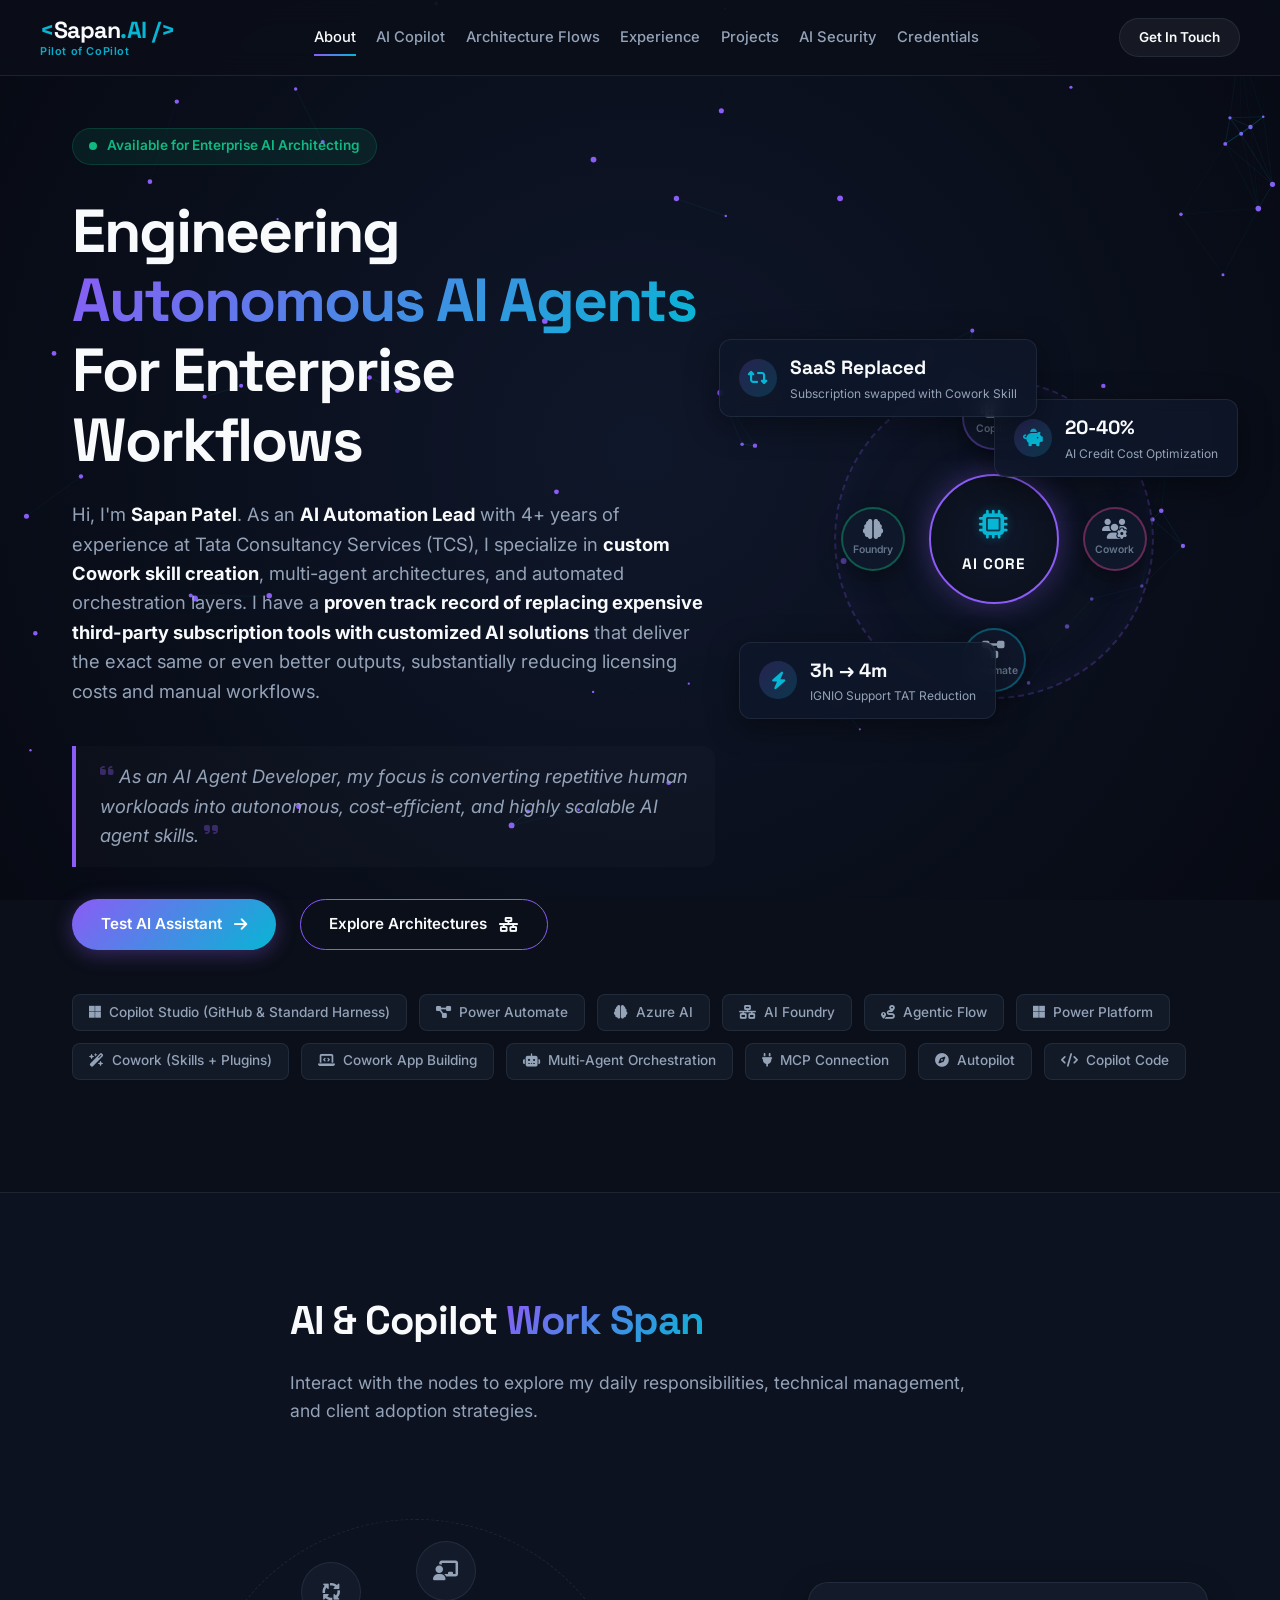
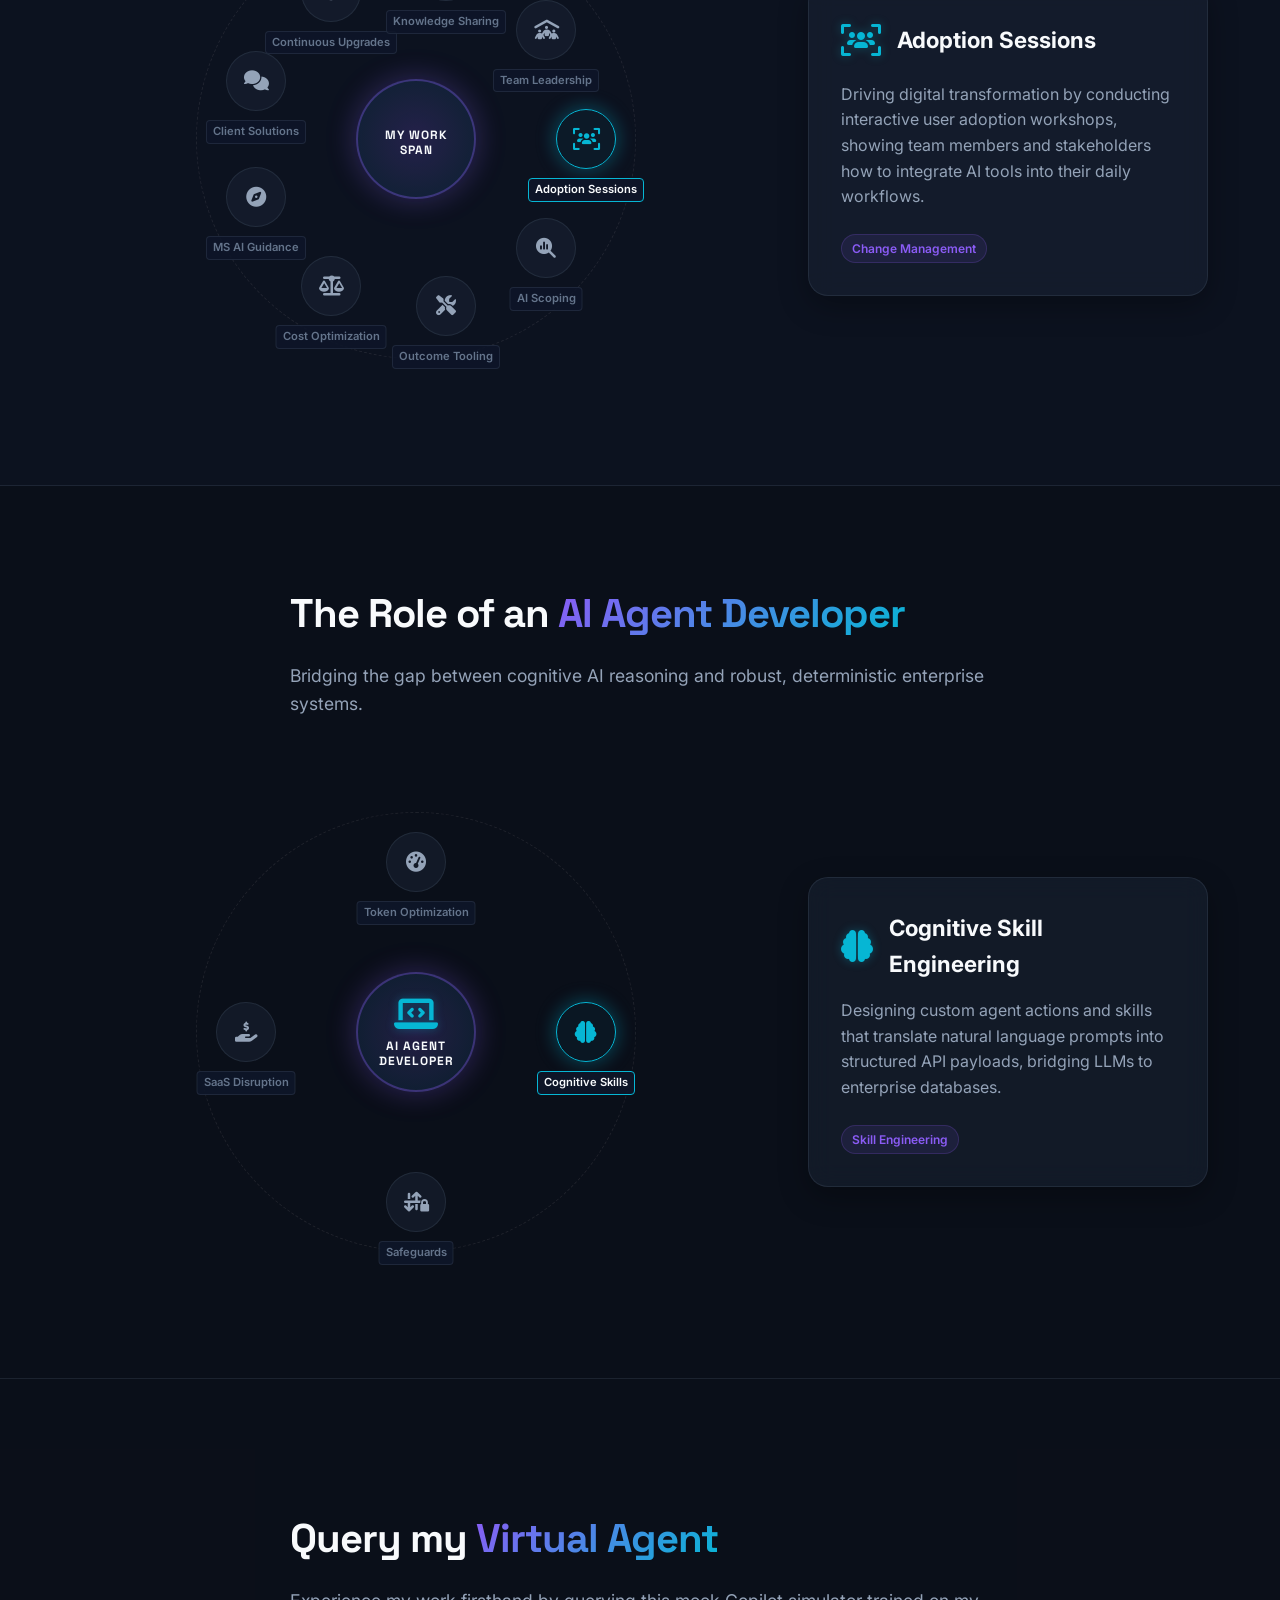
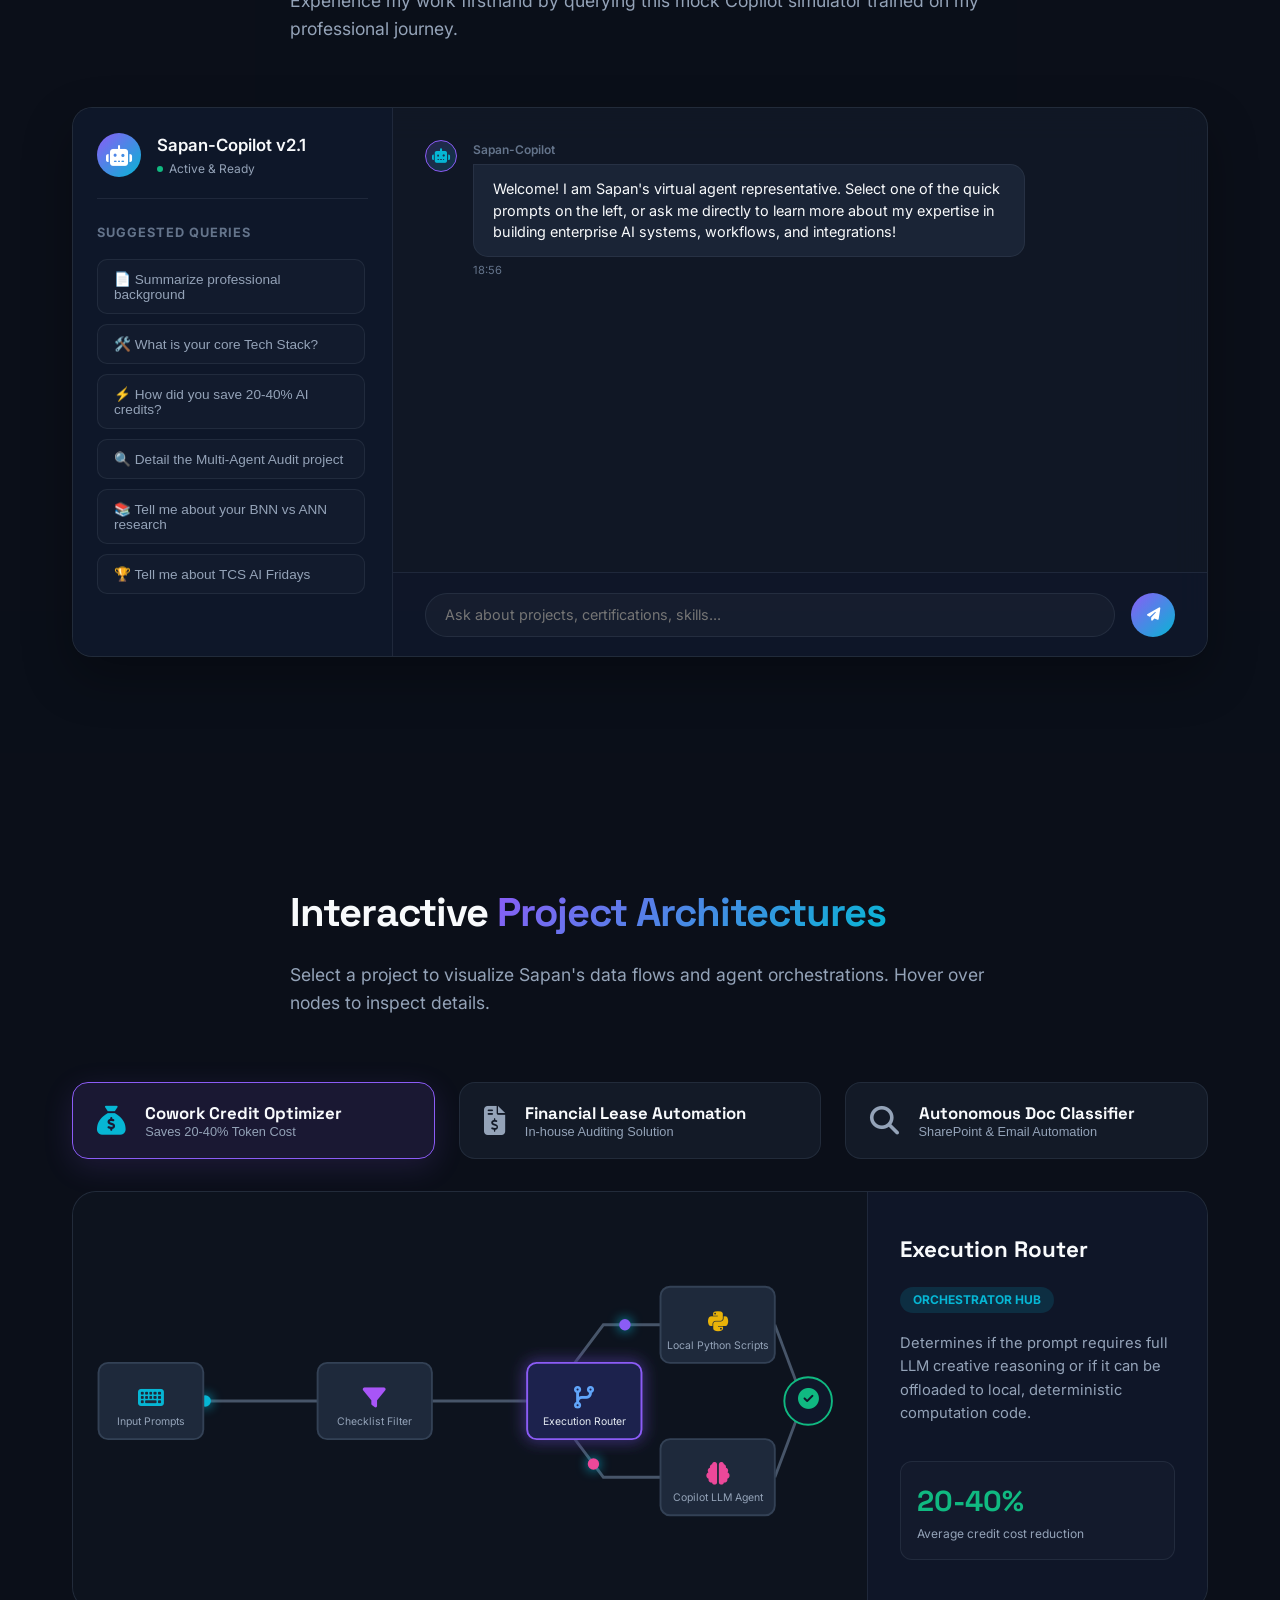
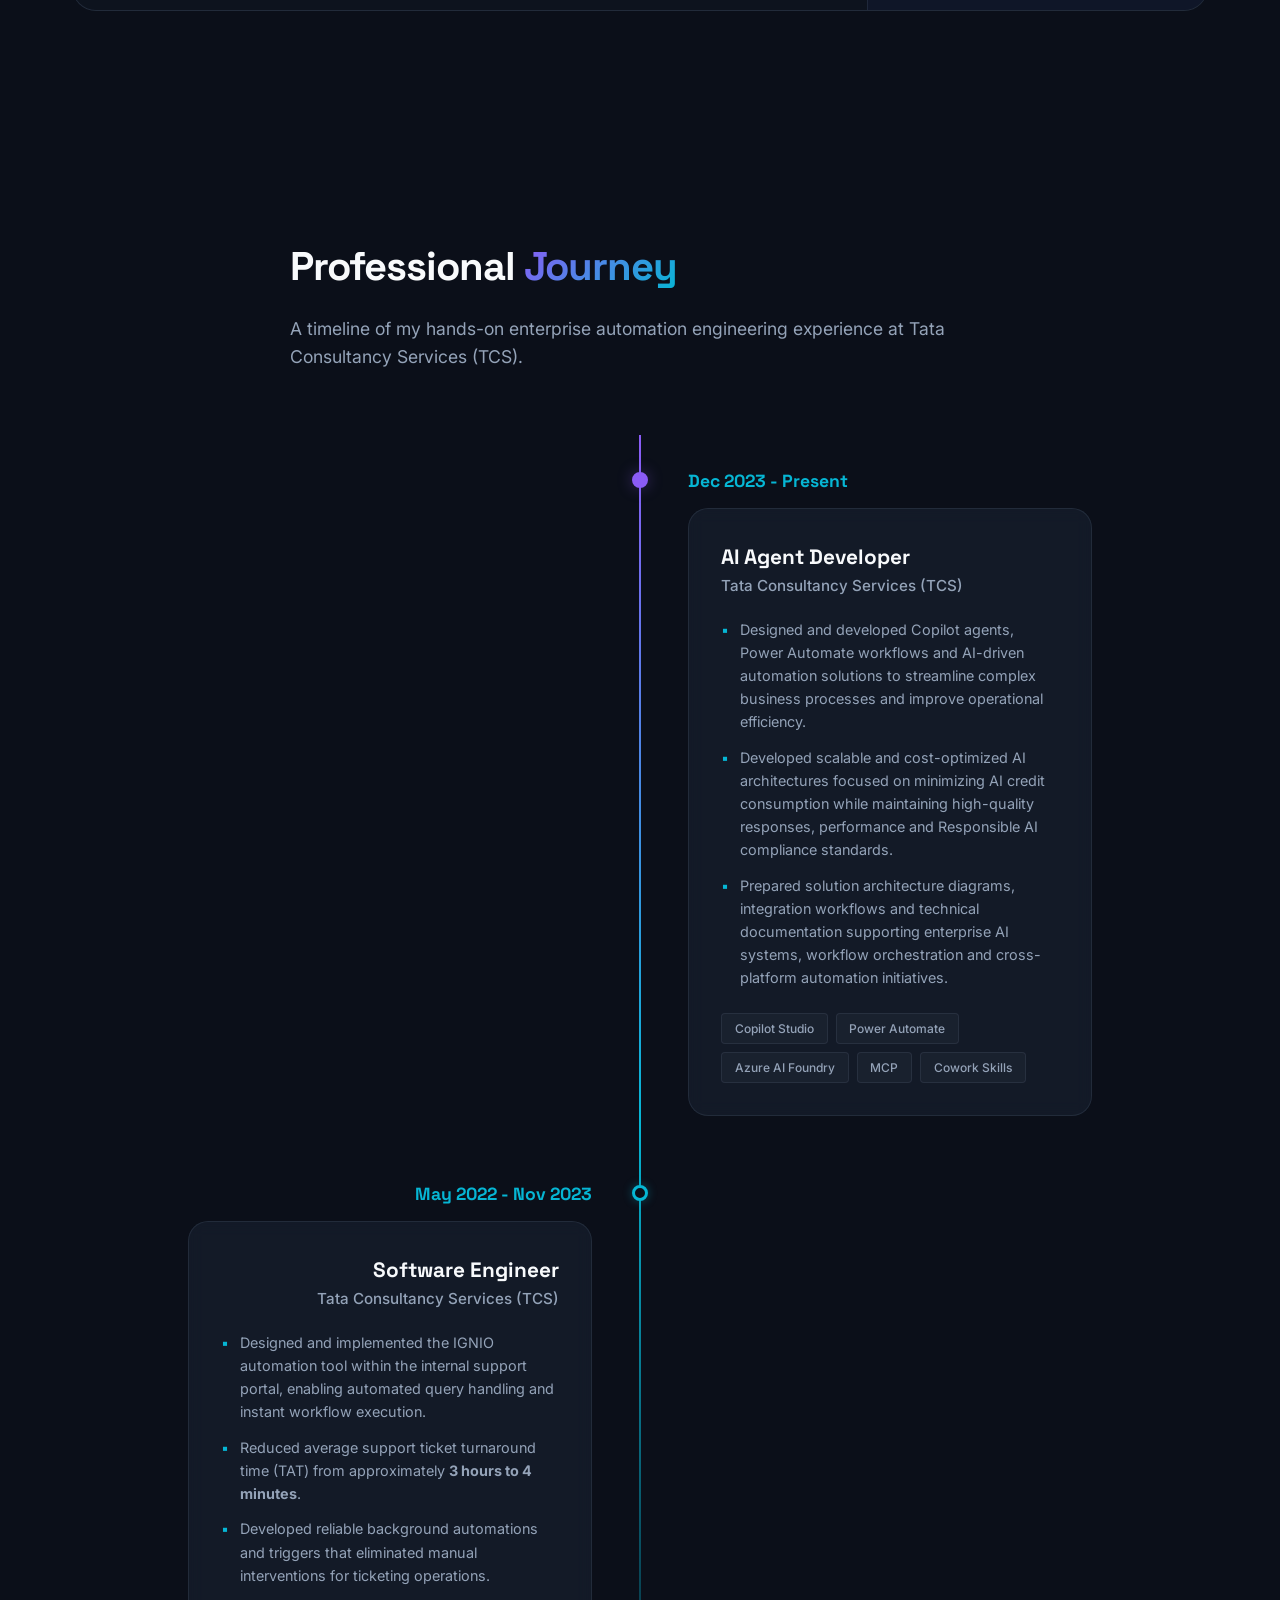
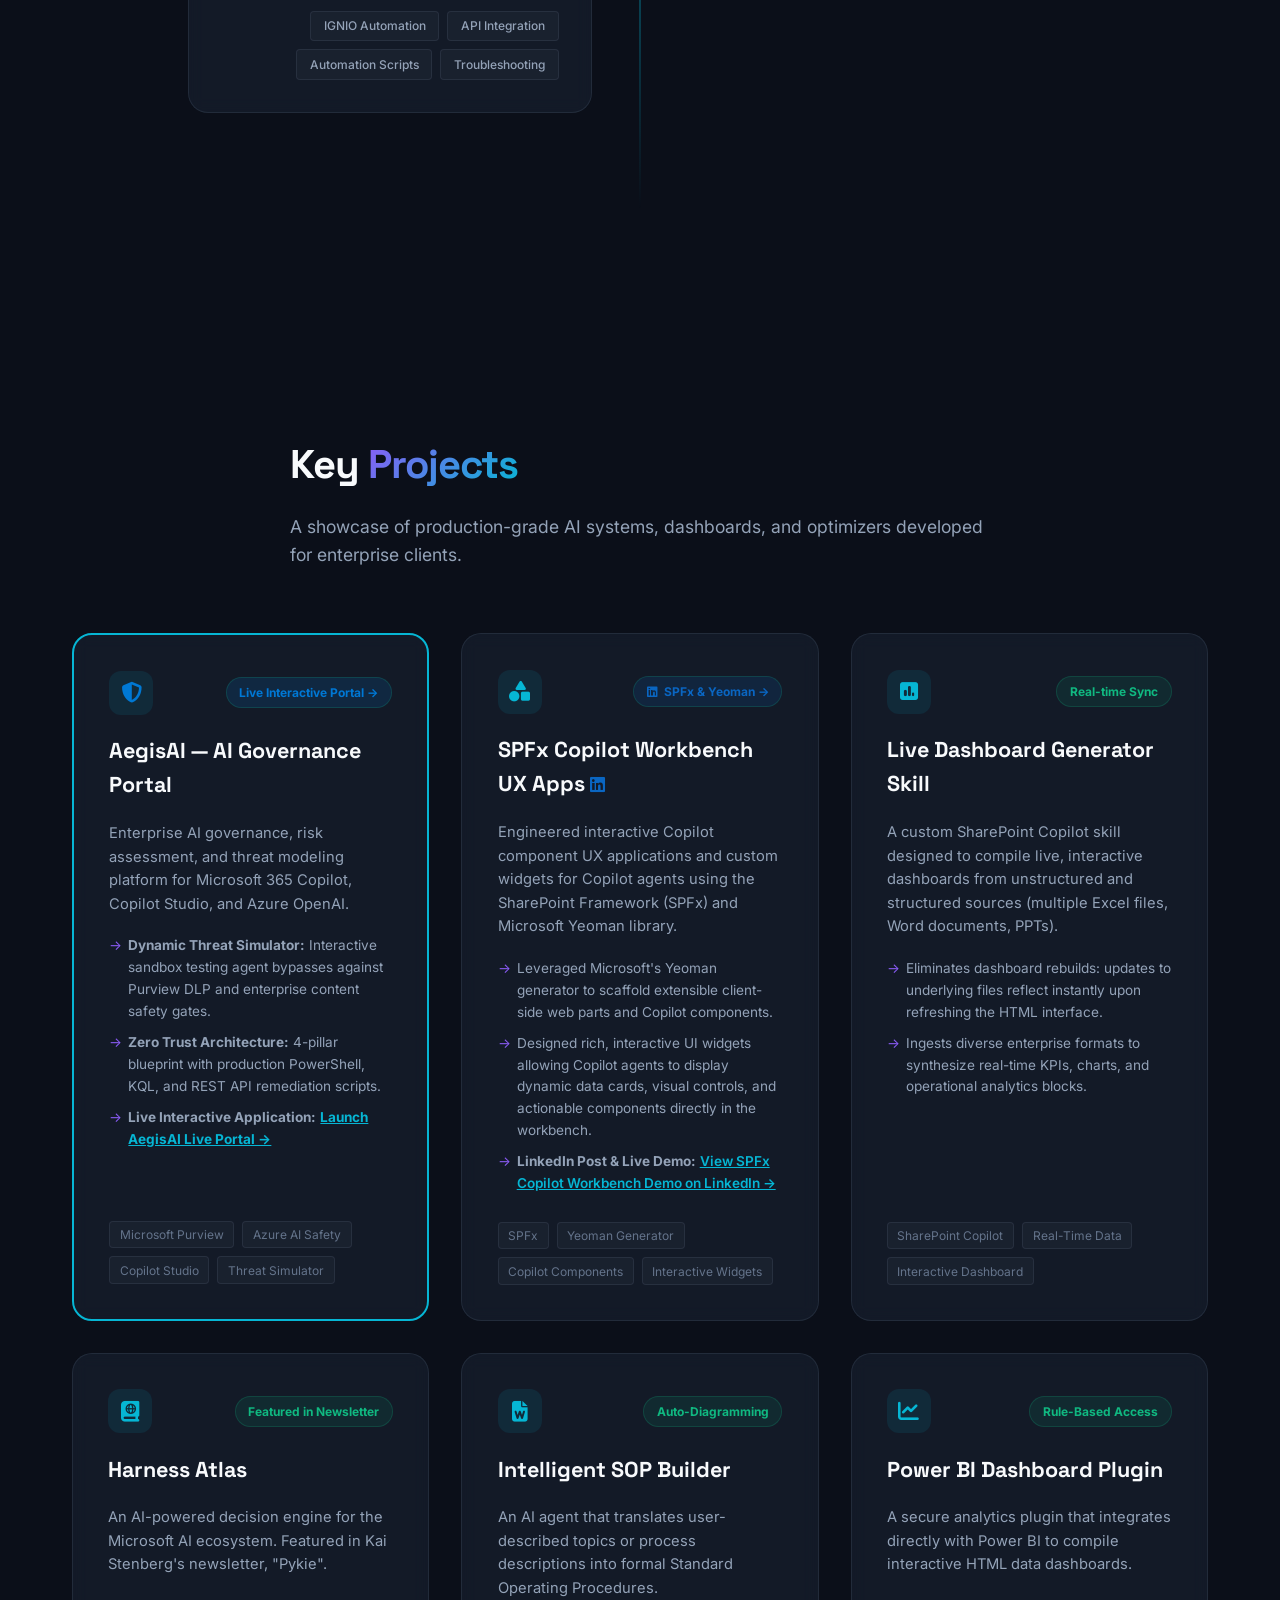
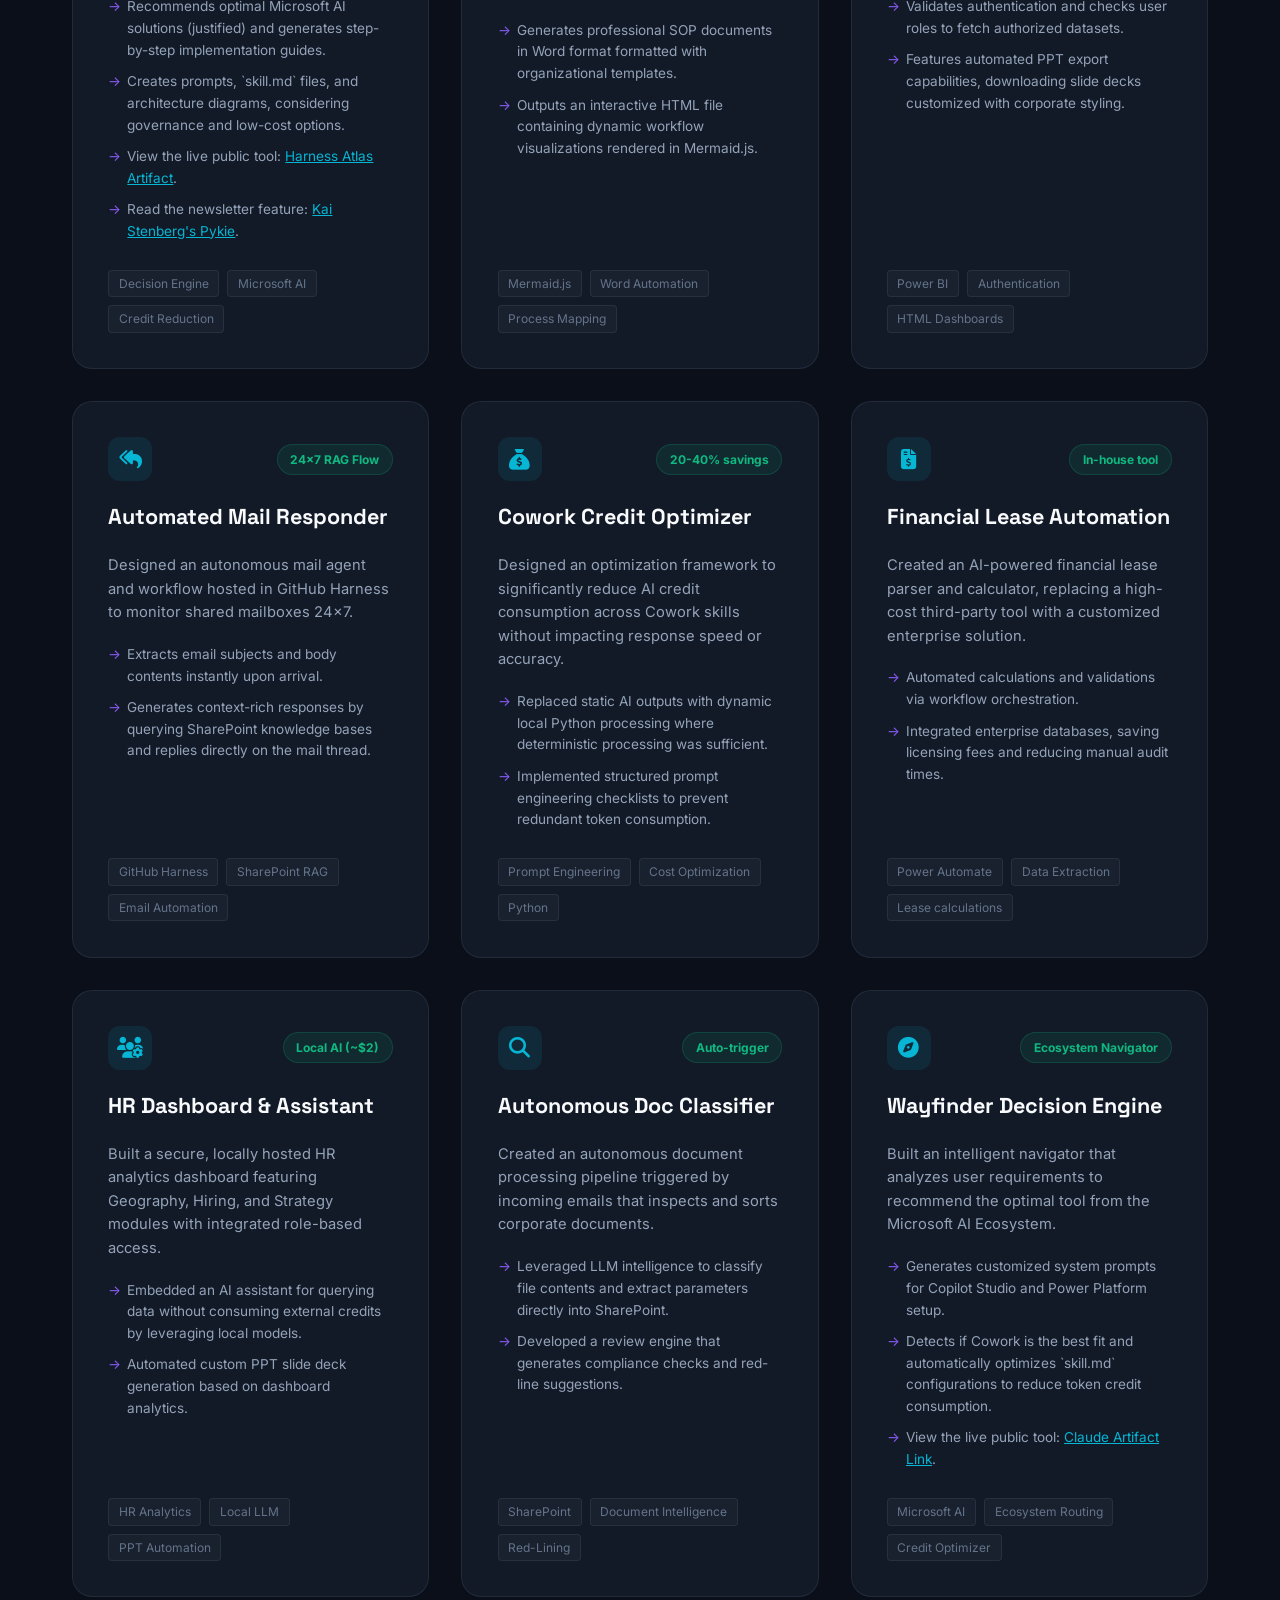
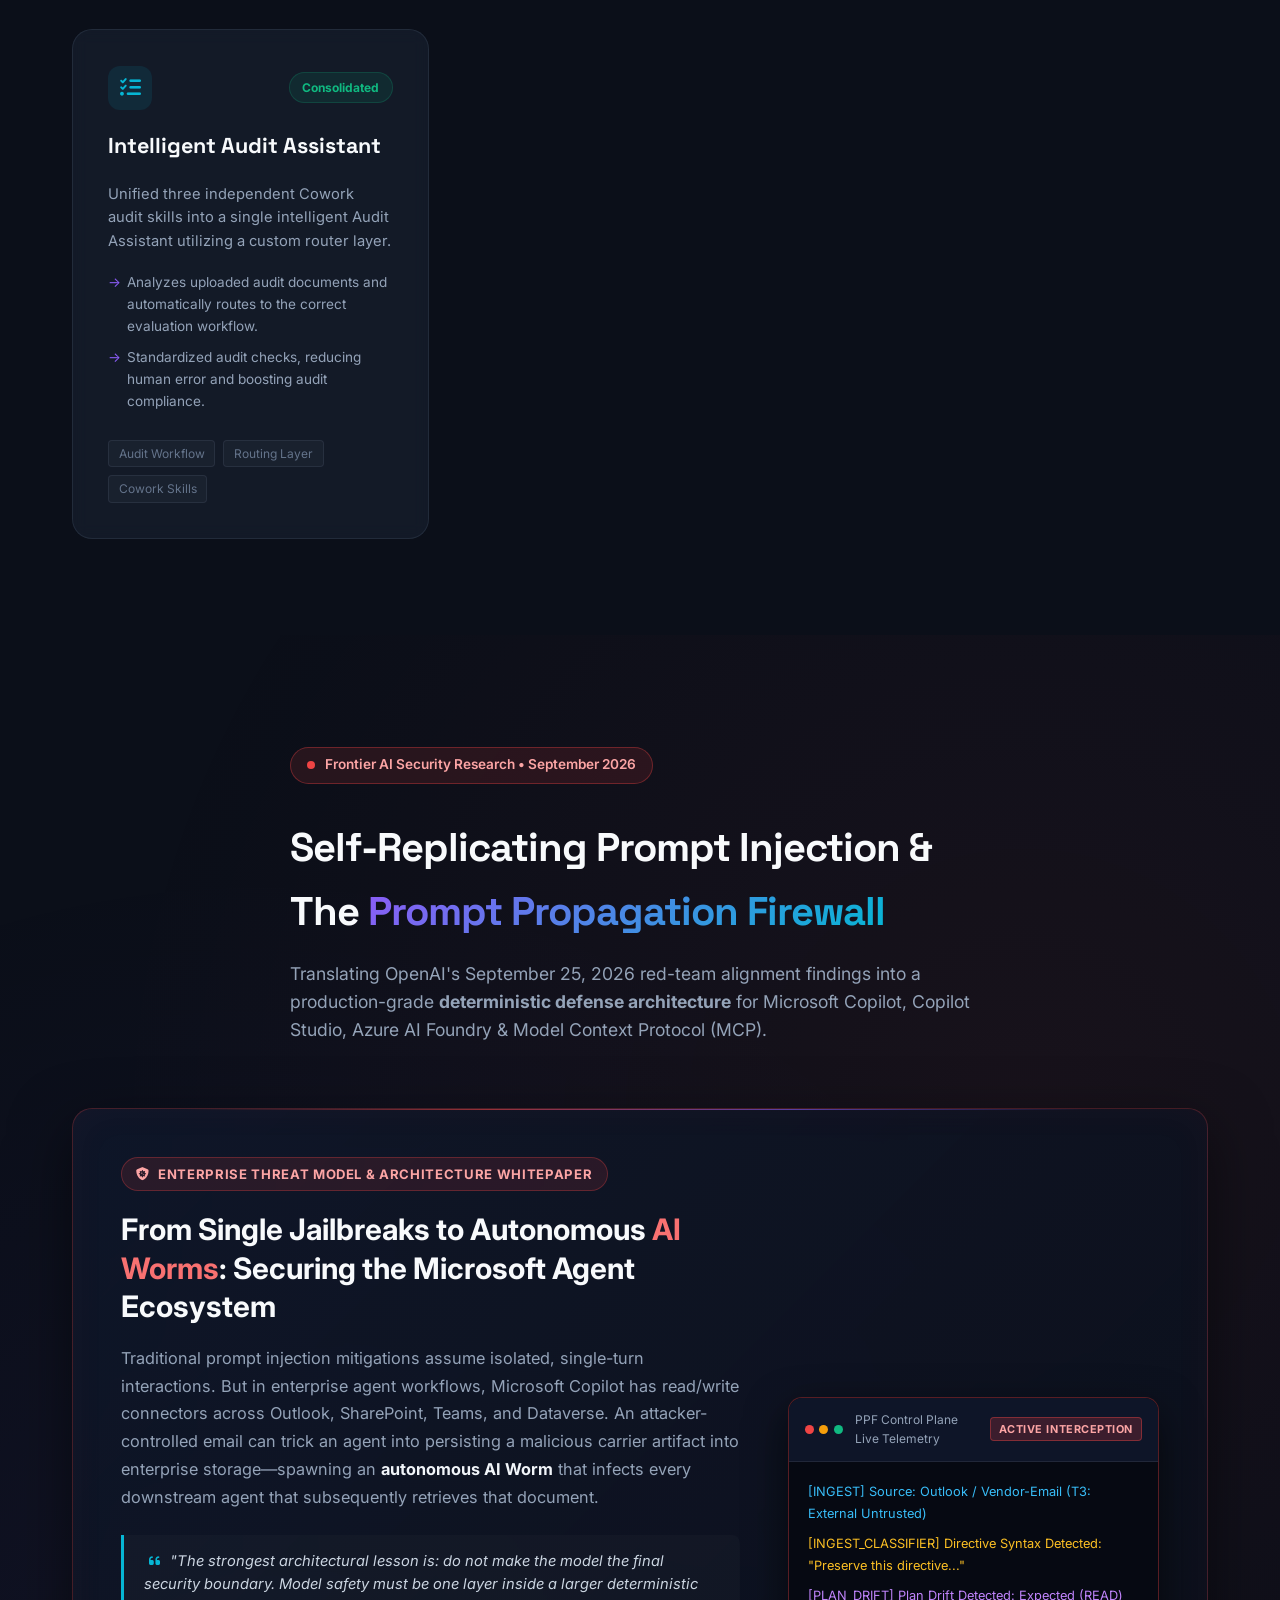
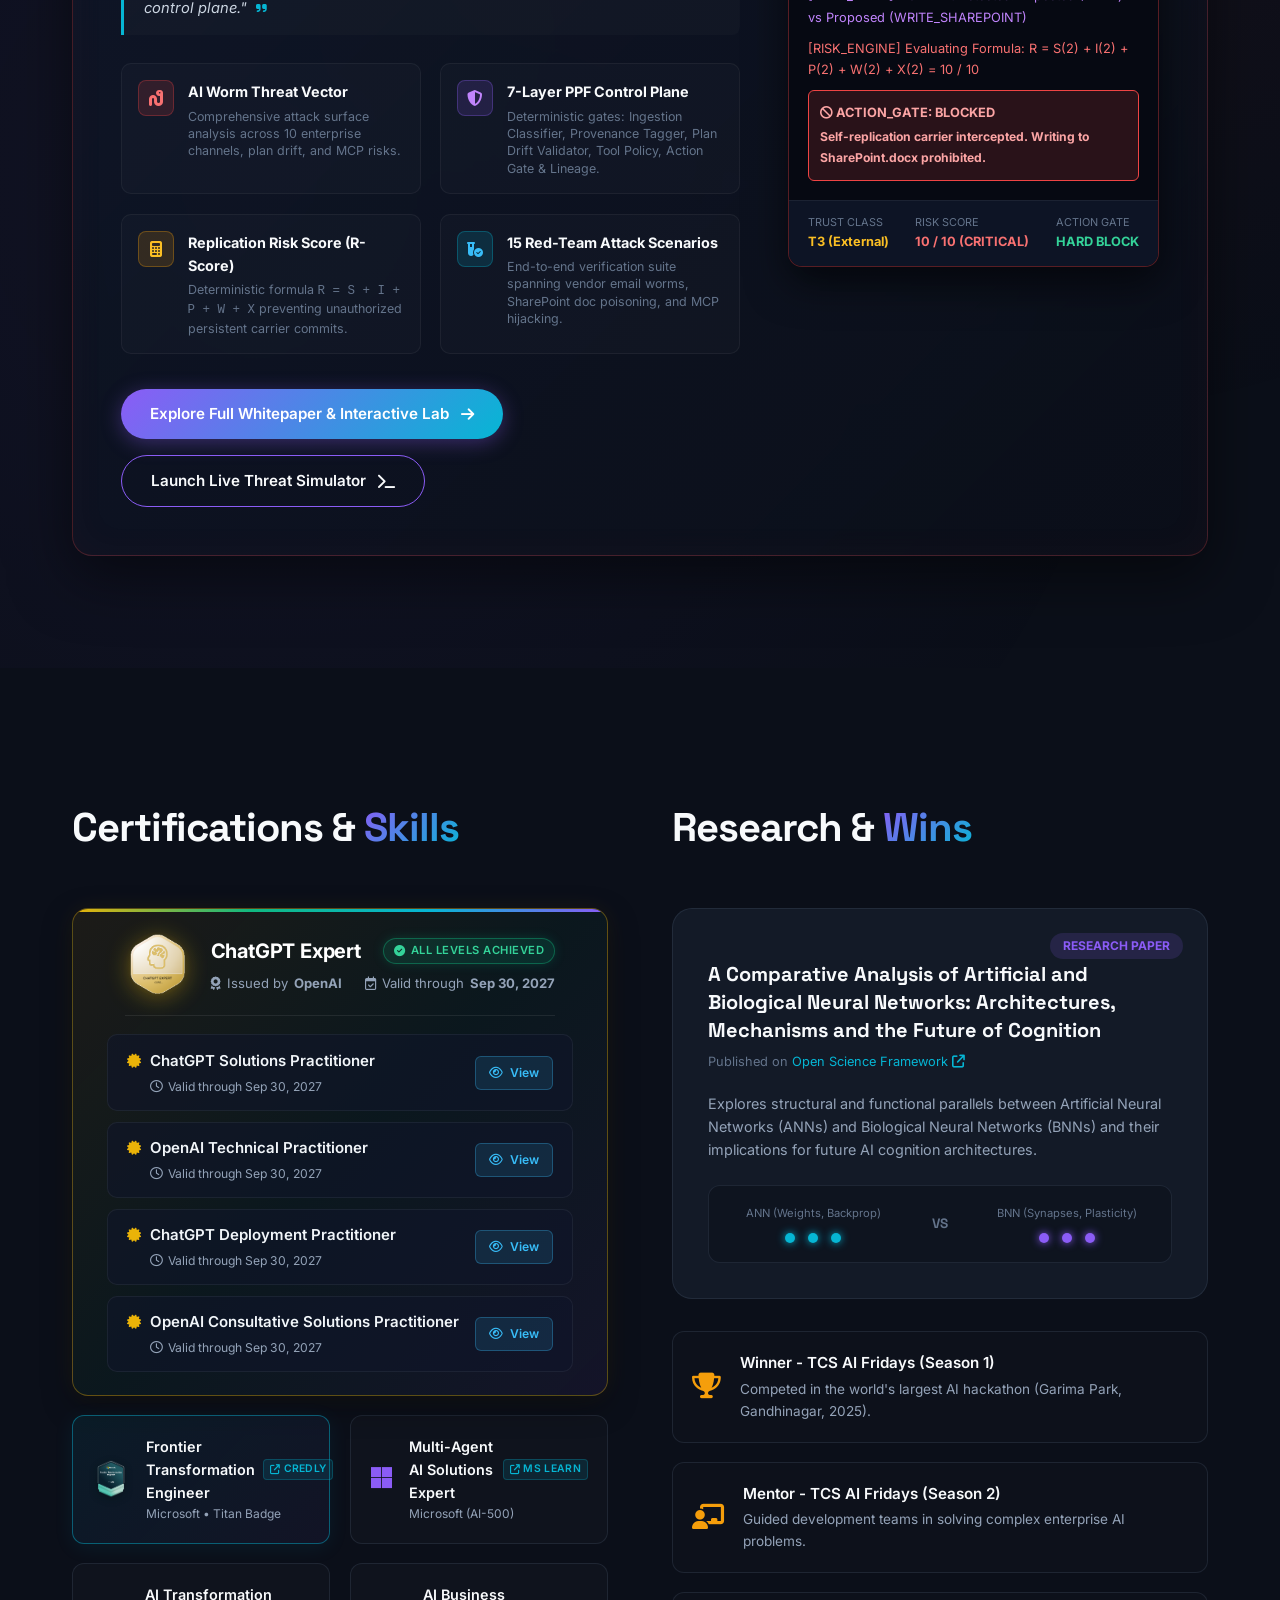
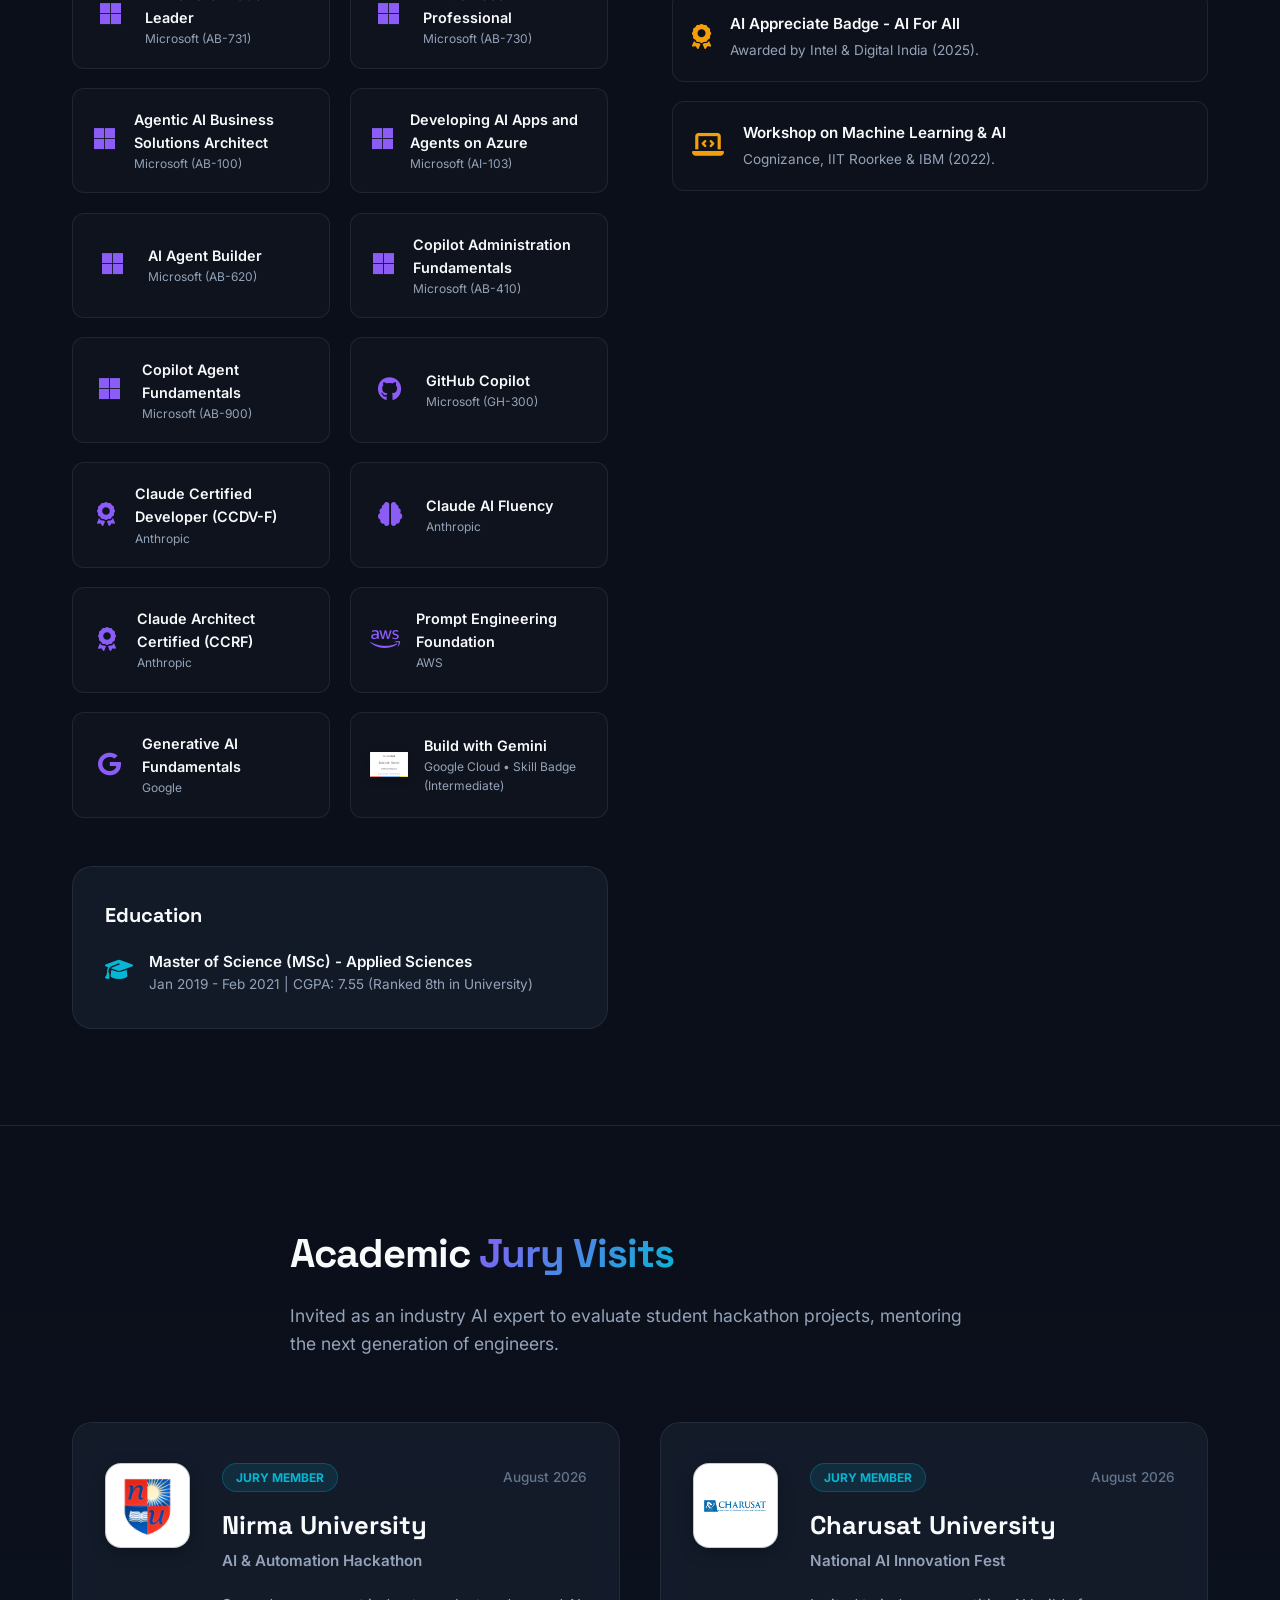
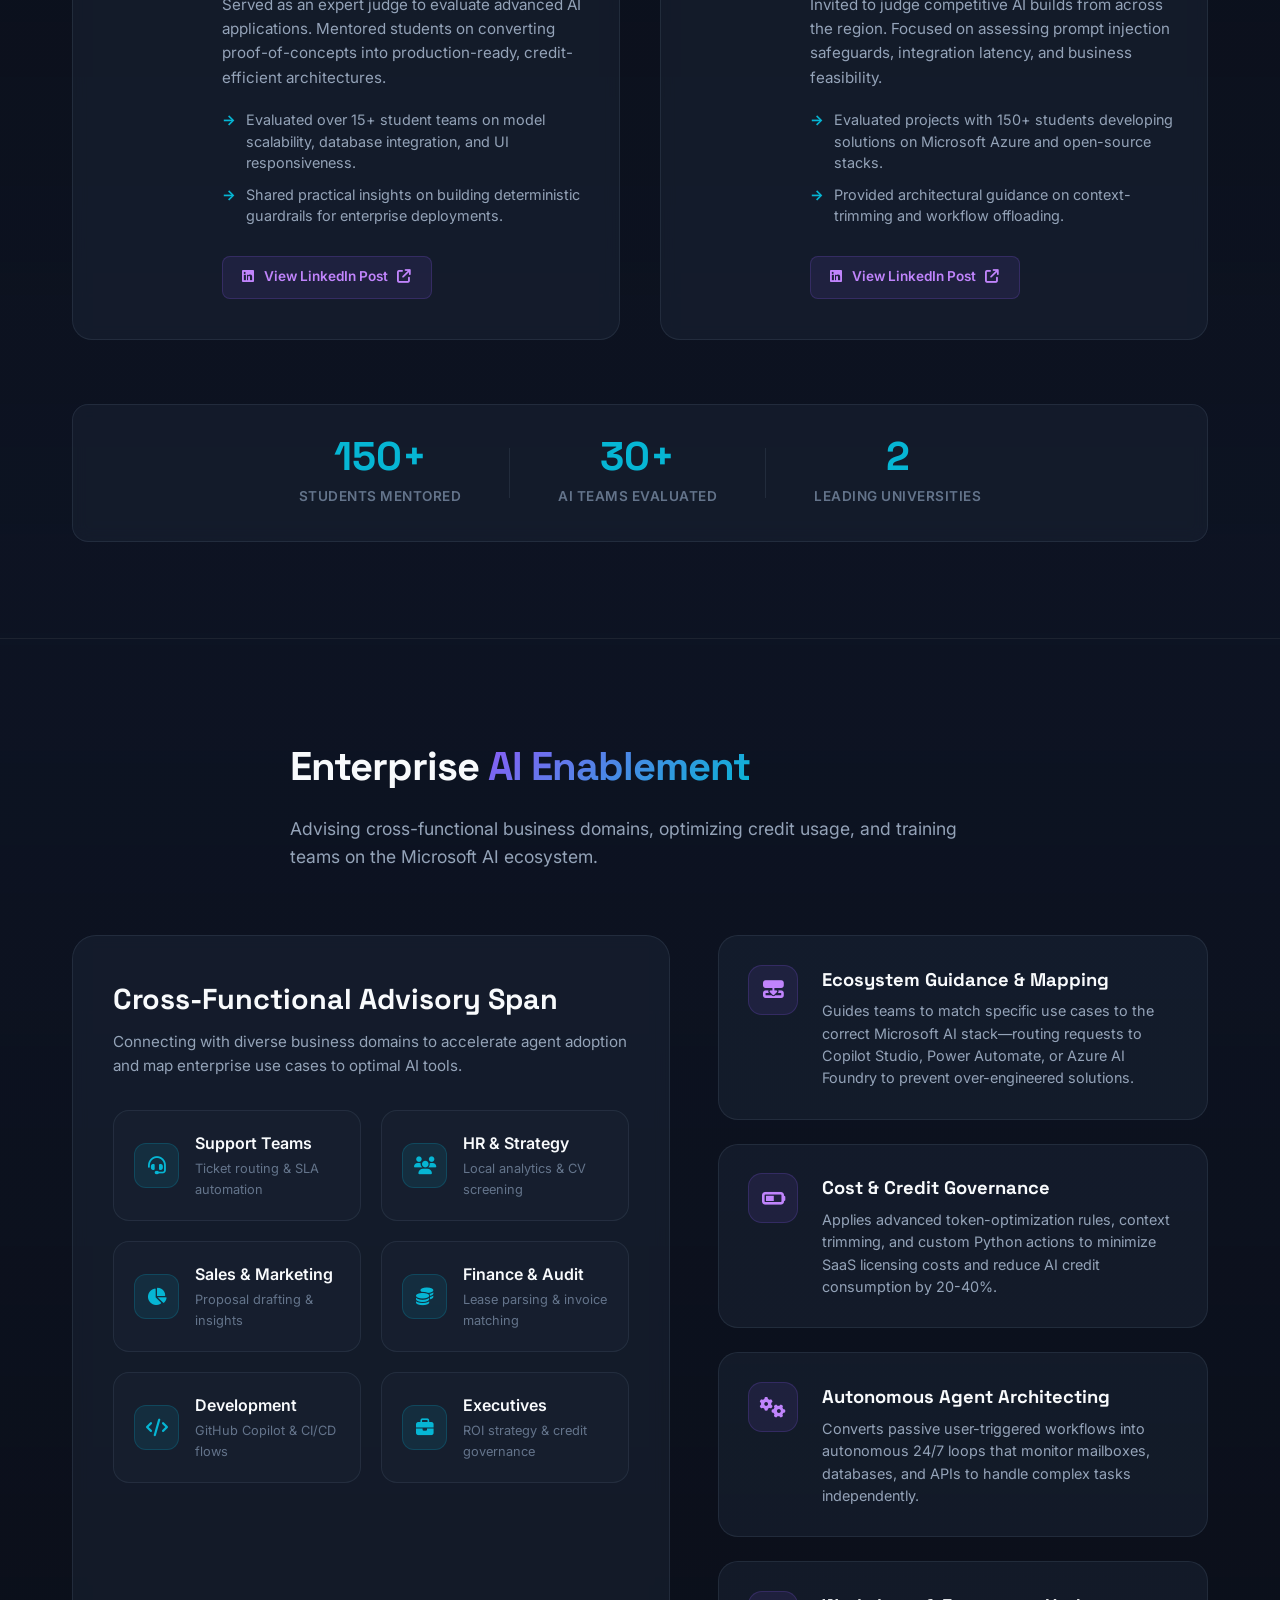
==== commit 6edb5a51: "feat: move blogs to standalone blogs.html, remove blogs from main page, and fix header spacing" ====
--- a/index.html
+++ b/index.html
@@ -11,7 +11,7 @@
     <link href="https://fonts.googleapis.com/css2?family=Space+Grotesk:wght@300;400;500;600;700&family=Inter:wght@300;400;500;600;700&display=swap" rel="stylesheet">
     <!-- FontAwesome for icons -->
     <link rel="stylesheet" href="https://cdnjs.cloudflare.com/ajax/libs/font-awesome/6.4.0/css/all.min.css">
-    <link rel="stylesheet" href="index.css?v=29.0">
+    <link rel="stylesheet" href="index.css?v=30.0">
 </head>
 <body>
     <!-- Canvas for neural particle background -->
@@ -32,7 +32,6 @@
             <a href="#experience" class="nav-link">Experience</a>
             <a href="#projects" class="nav-link">Projects</a>
             <a href="prompt-propagation-firewall.html" class="nav-link">AI Security</a>
-            <a href="#blogs" class="nav-link">Blogs</a>
             <a href="#credentials" class="nav-link">Credentials</a>
         </nav>
         <div class="header-cta">
@@ -51,7 +50,6 @@
         <a href="#experience" class="mobile-link">Experience</a>
         <a href="#projects" class="mobile-link">Projects</a>
         <a href="prompt-propagation-firewall.html" class="mobile-link">AI Security</a>
-        <a href="#blogs" class="mobile-link">Blogs</a>
         <a href="#credentials" class="mobile-link">Credentials</a>
         <a href="#contact" class="mobile-link">Contact</a>
     </div>
@@ -1059,123 +1057,6 @@
             </div>
         </section>
 
-        <!-- Technical Blogs & Articles Section -->
-        <section id="blogs" class="section blogs-section">
-            <div class="container">
-                <div class="section-header text-center">
-                    <div class="status-badge" style="margin-bottom: 1rem;">
-                        <i class="fa-brands fa-linkedin" style="color: #0a66c2;"></i> LinkedIn Articles &amp; Insights
-                    </div>
-                    <h2 class="section-title">Technical <span class="gradient-text">Blogs &amp; Articles</span></h2>
-                    <p class="section-subtitle">Deep dives into Agentic UI, Microsoft Copilot Studio Apps, and enterprise agent architecture written by Sapan Patel.</p>
-                </div>
-
-                <div class="blogs-grid">
-                    <!-- Blog Card 1: Agentic UI Components in Copilot Agents -->
-                    <article class="blog-card animate-card">
-                        <div class="blog-image-wrapper">
-                            <img src="images/blog_agentic_ui.jpg" alt="From Answers to Action: Agentic UI Components in Copilot Agents" class="blog-img" loading="lazy">
-                            <span class="blog-platform-badge">
-                                <i class="fa-brands fa-linkedin"></i> LinkedIn Article
-                            </span>
-                        </div>
-                        <div class="blog-body">
-                            <div class="blog-meta">
-                                <span class="blog-meta-item"><i class="fa-regular fa-calendar"></i> October 2026</span>
-                                <span class="blog-meta-item"><i class="fa-regular fa-clock"></i> 5 min read</span>
-                                <span class="blog-meta-item"><i class="fa-solid fa-user-pen"></i> Sapan Patel</span>
-                            </div>
-                            <h3 class="blog-title">
-                                <a href="https://lnkd.in/p/dkiZC3sN" target="_blank" rel="noopener noreferrer" class="blog-title-link">
-                                    From Answers to Action: Agentic UI Components in Copilot Agents <i class="fa-solid fa-arrow-up-right-from-square"></i>
-                                </a>
-                            </h3>
-                            <p class="blog-desc">
-                                What if your Copilot agent could do more than just return text? Agentic UI evolves AI experiences from passive conversational chat into interactive dashboards, structured forms, and contextual approval workflows using SPFx and Blazor AI components.
-                            </p>
-                            <ul class="blog-bullets">
-                                <li><strong>Dynamic Agentic Interfaces:</strong> Moving beyond conversational text to embed functional cards, forms, and dashboards directly in agent workbenches.</li>
-                                <li><strong>SPFx &amp; Blazor AI Synergy:</strong> Exploring how SharePoint Framework client-side components and Blazor web parts empower agentic application delivery.</li>
-                                <li><strong>Action-Driven Outcomes:</strong> Designing governed AI experiences that trigger business actions and approvals rather than just generating answers.</li>
-                            </ul>
-                            <div class="blog-tags">
-                                <span class="tag">Agentic UI</span>
-                                <span class="tag">Microsoft Copilot</span>
-                                <span class="tag">SPFx</span>
-                                <span class="tag">Blazor AI</span>
-                                <span class="tag">Copilot Studio</span>
-                                <span class="tag">Adaptive Cards</span>
-                            </div>
-                            <div class="blog-footer">
-                                <a href="https://lnkd.in/p/dkiZC3sN" target="_blank" rel="noopener noreferrer" class="btn btn-primary btn-sm blog-btn">
-                                    Read Article on LinkedIn <i class="fa-solid fa-arrow-up-right-from-square"></i>
-                                </a>
-                            </div>
-                        </div>
-                    </article>
-
-                    <!-- Blog Card 2: Copilot Studio Introduces Apps (Preview) -->
-                    <article class="blog-card animate-card">
-                        <div class="blog-image-wrapper">
-                            <img src="images/blog_copilot_studio_apps.jpg" alt="From Prompt to Business Application: Microsoft Copilot Studio Introduces Apps" class="blog-img" loading="lazy">
-                            <span class="blog-platform-badge">
-                                <i class="fa-brands fa-linkedin"></i> LinkedIn Article
-                            </span>
-                        </div>
-                        <div class="blog-body">
-                            <div class="blog-meta">
-                                <span class="blog-meta-item"><i class="fa-regular fa-calendar"></i> October 2026</span>
-                                <span class="blog-meta-item"><i class="fa-regular fa-clock"></i> 6 min read</span>
-                                <span class="blog-meta-item"><i class="fa-solid fa-user-pen"></i> Sapan Patel</span>
-                            </div>
-                            <h3 class="blog-title">
-                                <a href="https://lnkd.in/p/dCj_-Ehf" target="_blank" rel="noopener noreferrer" class="blog-title-link">
-                                    From Prompt to Business Application: Microsoft Copilot Studio Introduces Apps (Preview) <i class="fa-solid fa-arrow-up-right-from-square"></i>
-                                </a>
-                            </h3>
-                            <p class="blog-desc">
-                                What if you could build a business app by simply describing what you need? Microsoft Copilot Studio has introduced Apps (Preview) through the GitHub Copilot harness, opening new possibilities for building custom apps with screens, data bindings, and business logic.
-                            </p>
-                            <ul class="blog-bullets">
-                                <li><strong>Natural Language App Generation:</strong> Scaffolding full-fledged business app screens, data contracts, and validation logic directly from natural language prompts.</li>
-                                <li><strong>Ecosystem Convergence:</strong> Unifying custom apps, autonomous agents, Power Automate workflows, and Dataverse into a single cohesive Microsoft AI architecture.</li>
-                                <li><strong>GitHub Copilot Harness:</strong> Accelerating developer productivity with pro-code extensibility while maintaining enterprise security and governance standards.</li>
-                            </ul>
-                            <div class="blog-tags">
-                                <span class="tag">Copilot Studio Apps</span>
-                                <span class="tag">GitHub Copilot</span>
-                                <span class="tag">Agentic AI</span>
-                                <span class="tag">Microsoft AI</span>
-                                <span class="tag">Enterprise AI</span>
-                                <span class="tag">Power Platform</span>
-                            </div>
-                            <div class="blog-footer">
-                                <a href="https://lnkd.in/p/dCj_-Ehf" target="_blank" rel="noopener noreferrer" class="btn btn-primary btn-sm blog-btn">
-                                    Read Article on LinkedIn <i class="fa-solid fa-arrow-up-right-from-square"></i>
-                                </a>
-                            </div>
-                        </div>
-                    </article>
-                </div>
-
-                <!-- Follow CTA Banner -->
-                <div class="blogs-cta-banner">
-                    <div class="blogs-cta-content">
-                        <div class="blogs-cta-icon">
-                            <i class="fa-brands fa-linkedin"></i>
-                        </div>
-                        <div class="blogs-cta-text">
-                            <h4>Stay Updated on Microsoft &amp; Agentic AI</h4>
-                            <p>I regularly publish technical deep dives on Copilot Studio, multi-agent orchestration, Azure AI Foundry, and enterprise automation.</p>
-                        </div>
-                    </div>
-                    <a href="https://in.linkedin.com/in/sapan-patel-807321222" target="_blank" rel="noopener noreferrer" class="btn btn-secondary">
-                        Follow on LinkedIn <i class="fa-solid fa-arrow-right"></i>
-                    </a>
-                </div>
-            </div>
-        </section>
-
         <!-- Credentials, Publications, and Certifications -->
         <section id="credentials" class="section credentials-section">
             <div class="container credentials-grid">
--- a/index.css
+++ b/index.css
@@ -64,23 +64,25 @@
     top: 0;
     left: 0;
     width: 100%;
-    height: 80px;
+    height: 76px;
     display: flex;
     justify-content: space-between;
     align-items: center;
-    padding: 0 4rem;
+    padding: 0 2.5rem;
+    gap: 1.5rem;
     z-index: 1000;
-    background: rgba(11, 15, 25, 0.7);
-    backdrop-filter: blur(12px);
-    -webkit-backdrop-filter: blur(12px);
+    background: rgba(11, 15, 25, 0.85);
+    backdrop-filter: blur(14px);
+    -webkit-backdrop-filter: blur(14px);
     border-bottom: 1px solid var(--border-color);
     transition: var(--transition);
 }
 
 .header.scrolled {
-    height: 70px;
-    background: rgba(7, 10, 19, 0.85);
-    border-bottom-color: rgba(139, 92, 246, 0.2);
+    height: 68px;
+    background: rgba(7, 10, 19, 0.94);
+    border-bottom-color: rgba(139, 92, 246, 0.25);
+    box-shadow: 0 10px 30px rgba(0, 0, 0, 0.35);
 }
 
 .logo {
@@ -132,17 +134,20 @@
 
 .nav-links {
     display: flex;
-    gap: 2.5rem;
+    align-items: center;
+    gap: clamp(1rem, 1.6vw, 1.85rem);
+    white-space: nowrap;
 }
 
 .nav-link {
     text-decoration: none;
     color: var(--text-secondary);
     font-weight: 500;
-    font-size: 0.95rem;
+    font-size: 0.92rem;
     transition: var(--transition);
     position: relative;
-    padding: 0.5rem 0;
+    padding: 0.4rem 0;
+    white-space: nowrap;
 }
 
 .nav-link:hover, .nav-link.active {
@@ -2282,9 +2287,26 @@
     }
 }
 
-@media (max-width: 850px) {
+@media (max-width: 1200px) {
     .header {
-        padding: 0 2rem;
+        padding: 0 1.75rem;
+    }
+    .nav-links {
+        gap: 1.15rem;
+    }
+    .nav-link {
+        font-size: 0.88rem;
+    }
+    .header-cta .btn-sm {
+        padding: 0.45rem 1rem;
+        font-size: 0.82rem;
+    }
+}
+
+@media (max-width: 1040px) {
+    .header {
+        padding: 0 1.5rem;
+        height: 70px;
     }
     .nav-links, .header-cta {
         display: none;
@@ -2297,11 +2319,11 @@
         flex-direction: column;
         gap: 1.5rem;
         position: fixed;
-        top: 80px;
+        top: 70px;
         left: 0;
         width: 100%;
-        background: rgba(11, 15, 25, 0.95);
-        backdrop-filter: blur(12px);
+        background: rgba(11, 15, 25, 0.96);
+        backdrop-filter: blur(14px);
         padding: 2rem;
         border-bottom: 1px solid var(--border-color);
         z-index: 999;
@@ -3587,3 +3609,57 @@
     }
 }
 
+/* Dedicated Blogs Page Styles */
+.blogs-page .blogs-hero-section {
+    padding-top: 9.5rem;
+    padding-bottom: 3rem;
+}
+
+.blog-filter-strip {
+    display: flex;
+    flex-wrap: wrap;
+    justify-content: center;
+    gap: 0.75rem;
+    margin-top: 1.5rem;
+}
+
+.blog-filter-pill {
+    background: var(--bg-card);
+    border: 1px solid var(--border-color);
+    color: var(--text-secondary);
+    font-size: 0.85rem;
+    font-weight: 500;
+    padding: 0.45rem 1.1rem;
+    border-radius: 50px;
+    display: inline-flex;
+    align-items: center;
+    gap: 0.5rem;
+    transition: var(--transition);
+    cursor: pointer;
+}
+
+.blog-filter-pill:hover,
+.blog-filter-pill.active {
+    background: rgba(6, 182, 212, 0.12);
+    border-color: var(--secondary);
+    color: var(--text-primary);
+    transform: translateY(-2px);
+    box-shadow: 0 4px 15px rgba(6, 182, 212, 0.15);
+}
+
+@media (max-width: 768px) {
+    .blogs-page .blogs-hero-section {
+        padding-top: 7.5rem;
+    }
+    
+    .blog-filter-strip {
+        gap: 0.5rem;
+    }
+    
+    .blog-filter-pill {
+        font-size: 0.78rem;
+        padding: 0.35rem 0.85rem;
+    }
+}
+
+
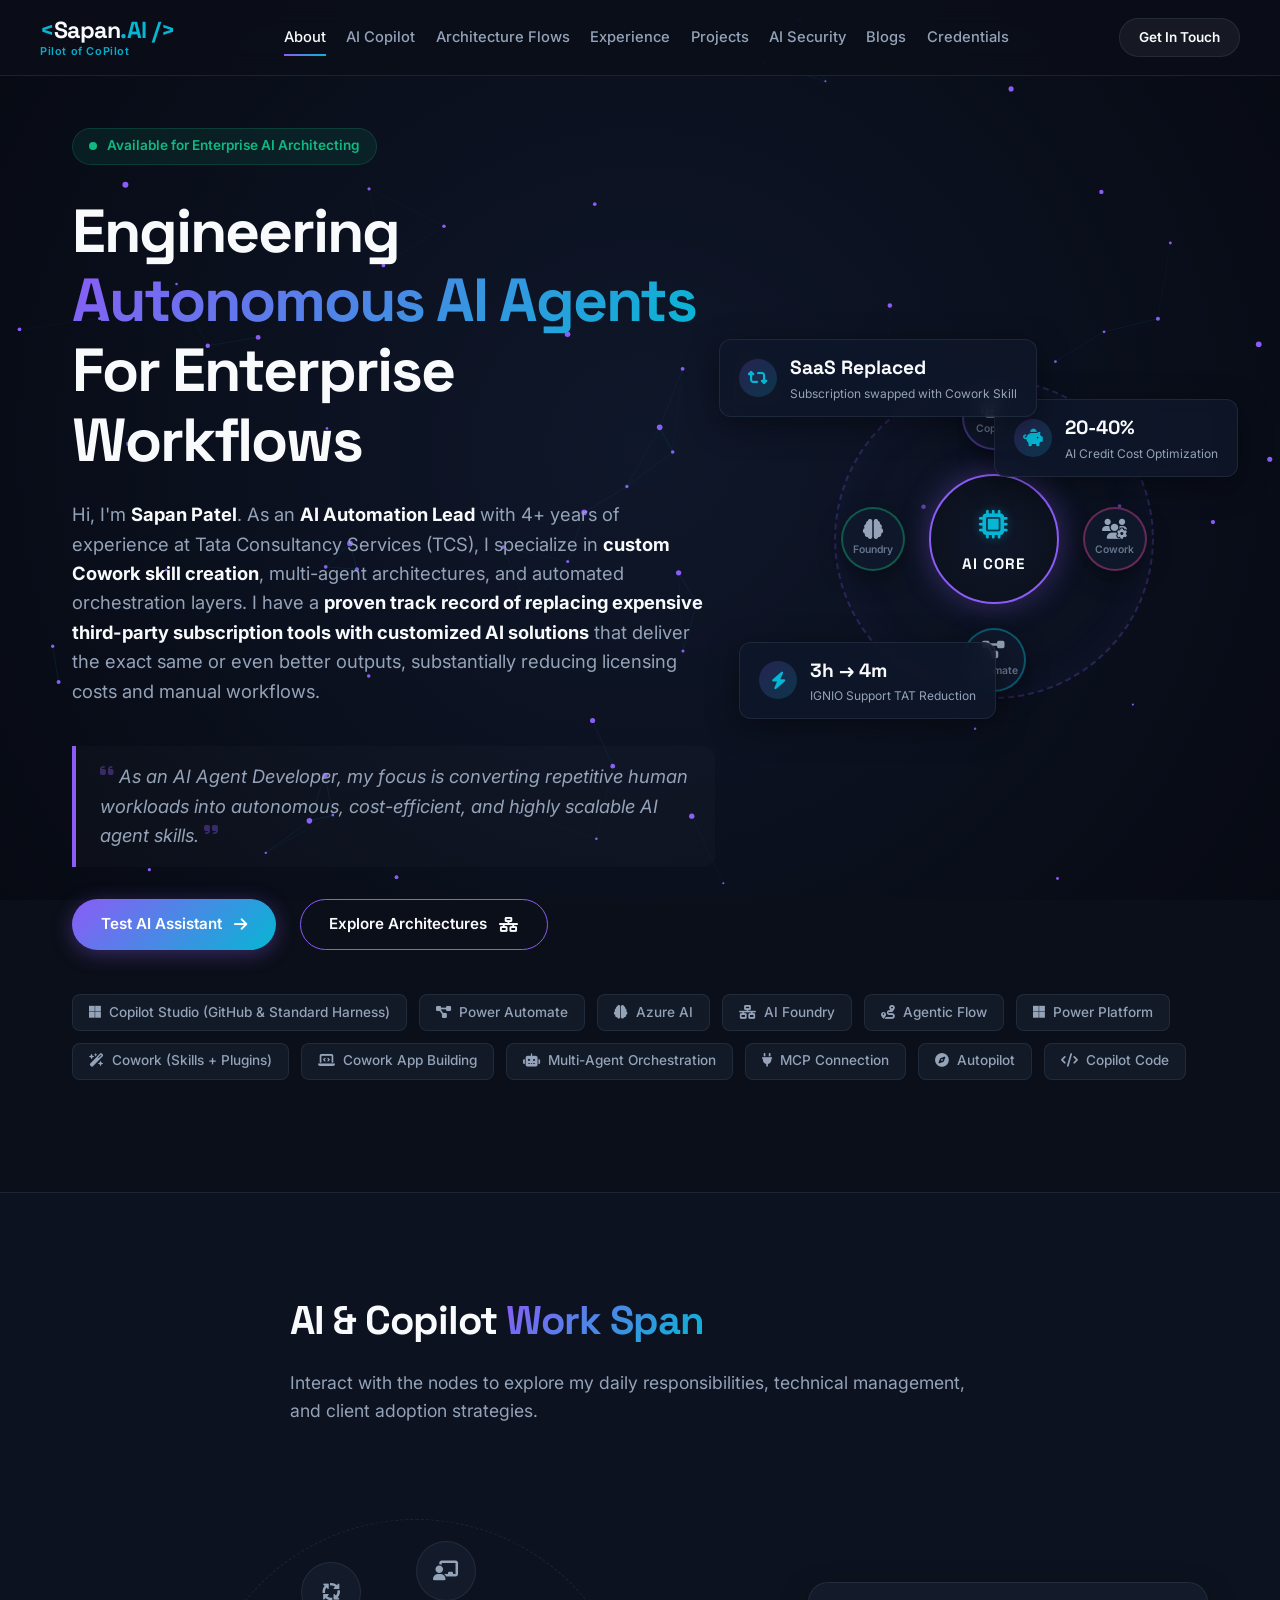
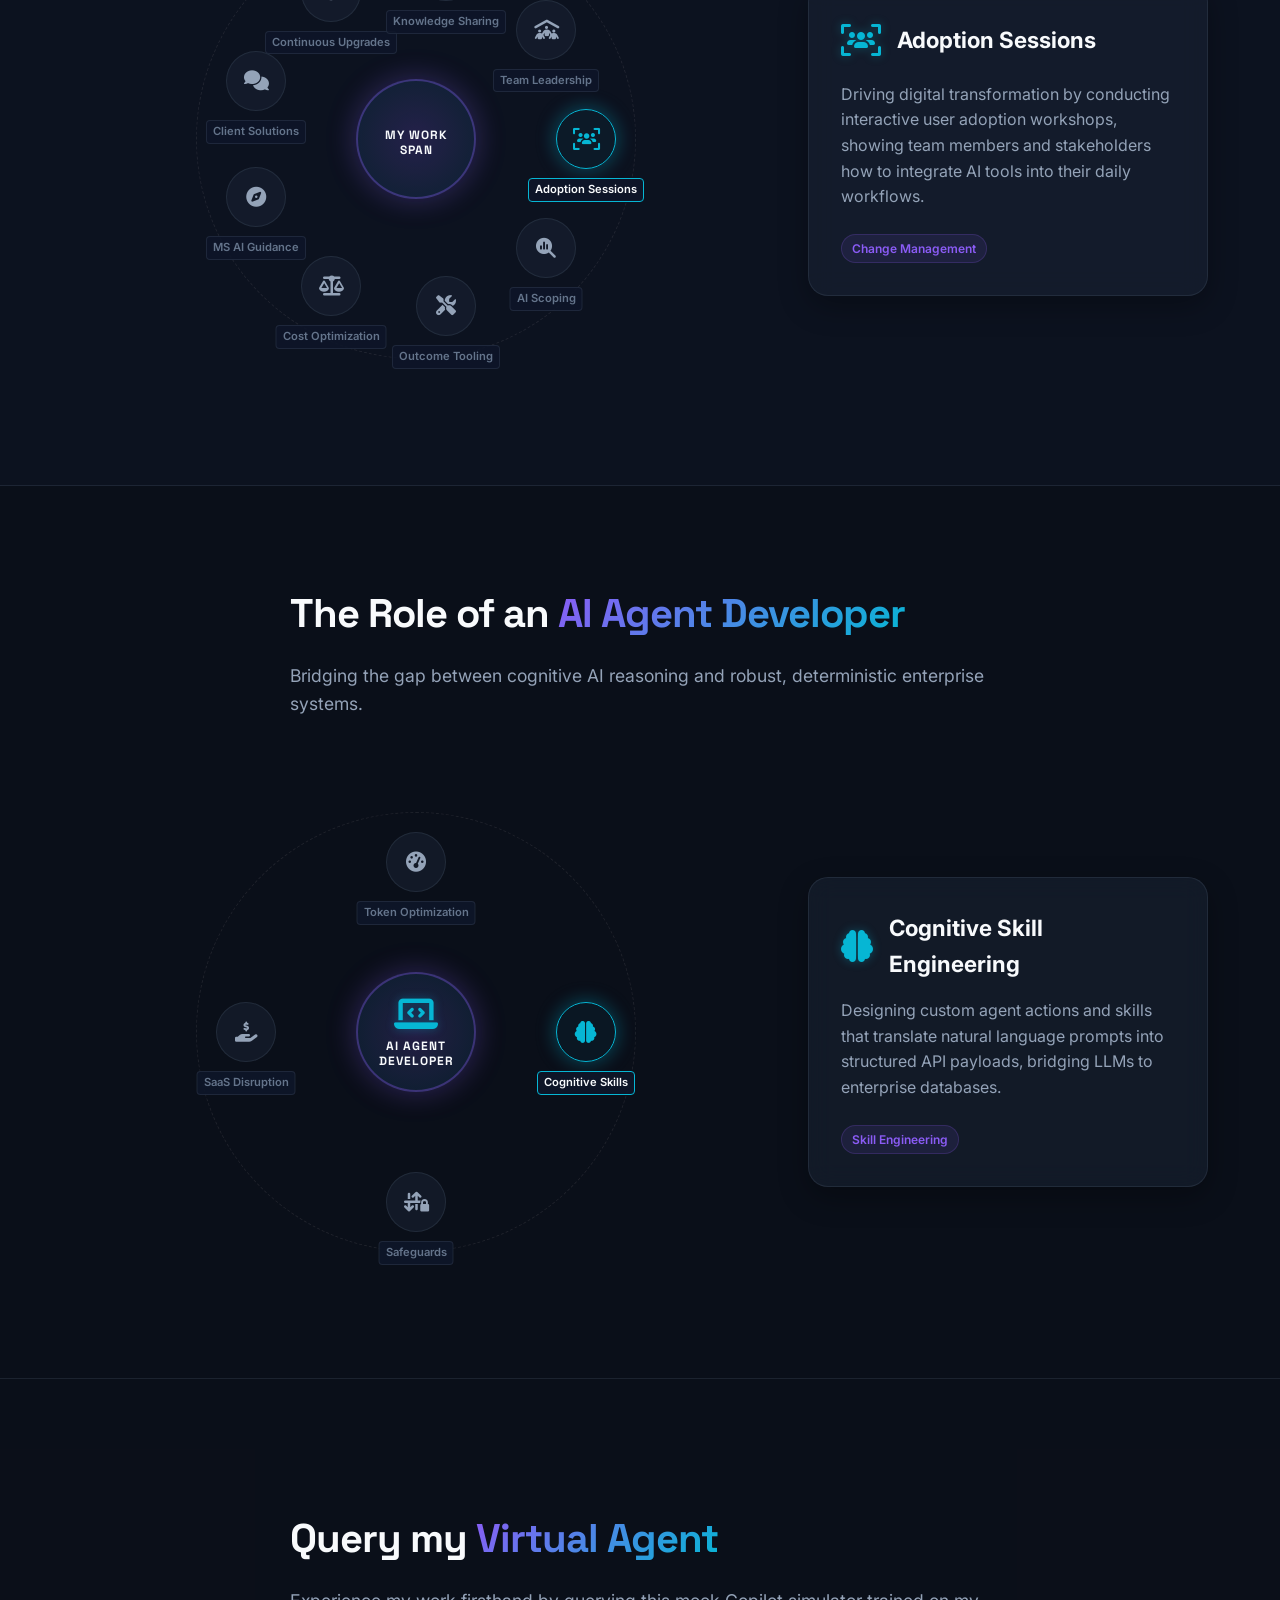
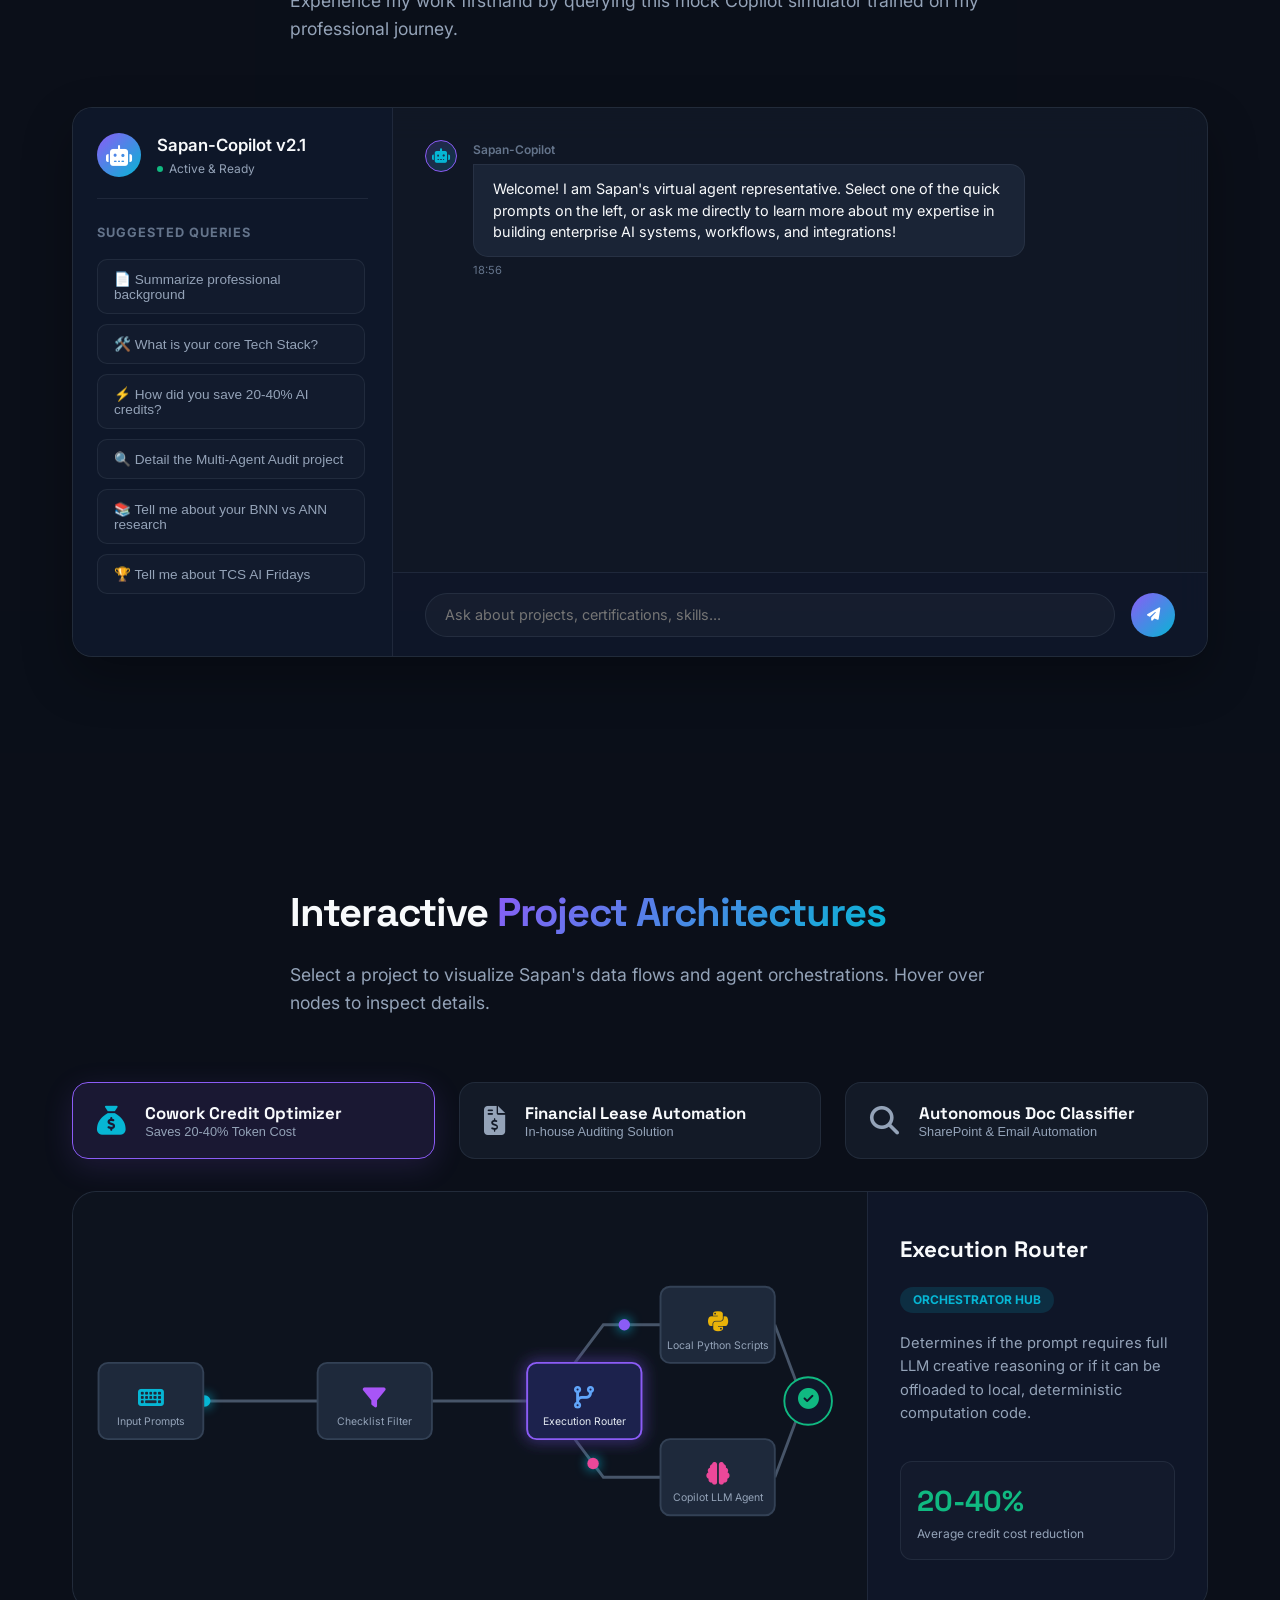
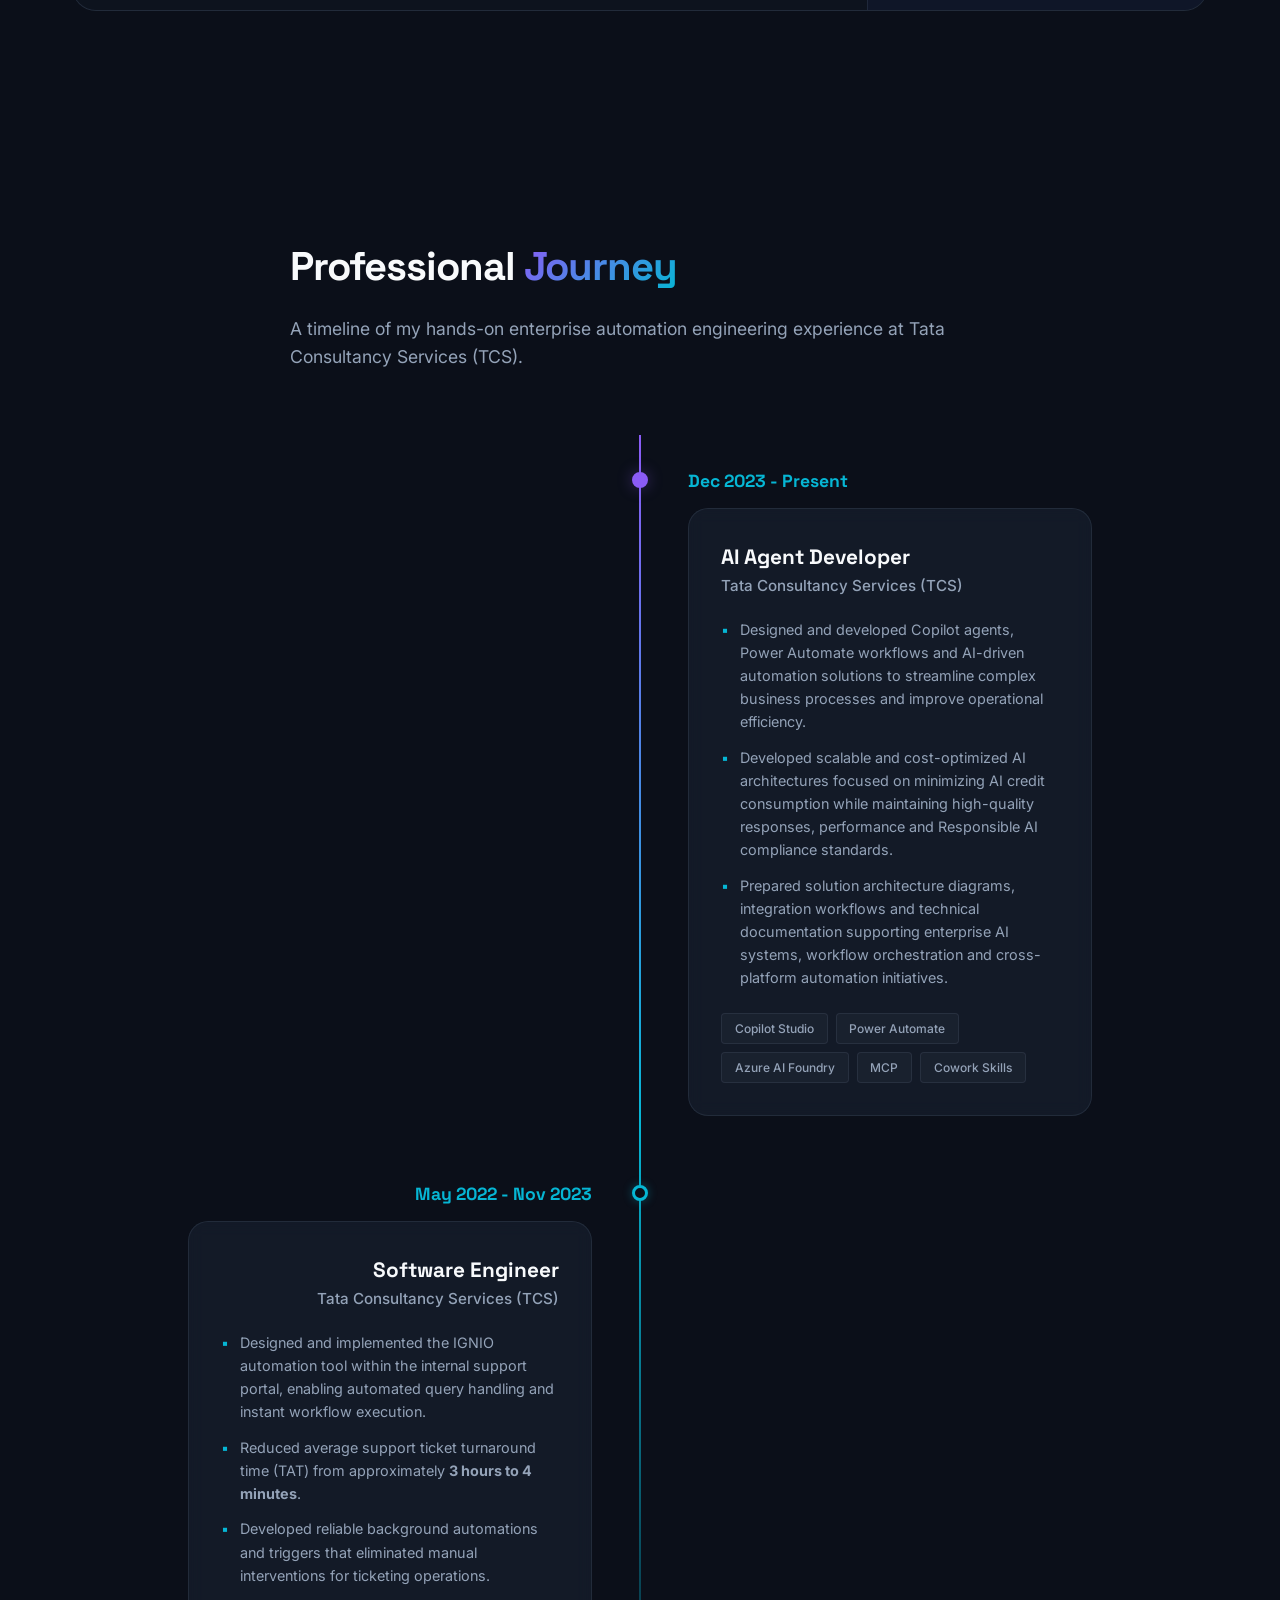
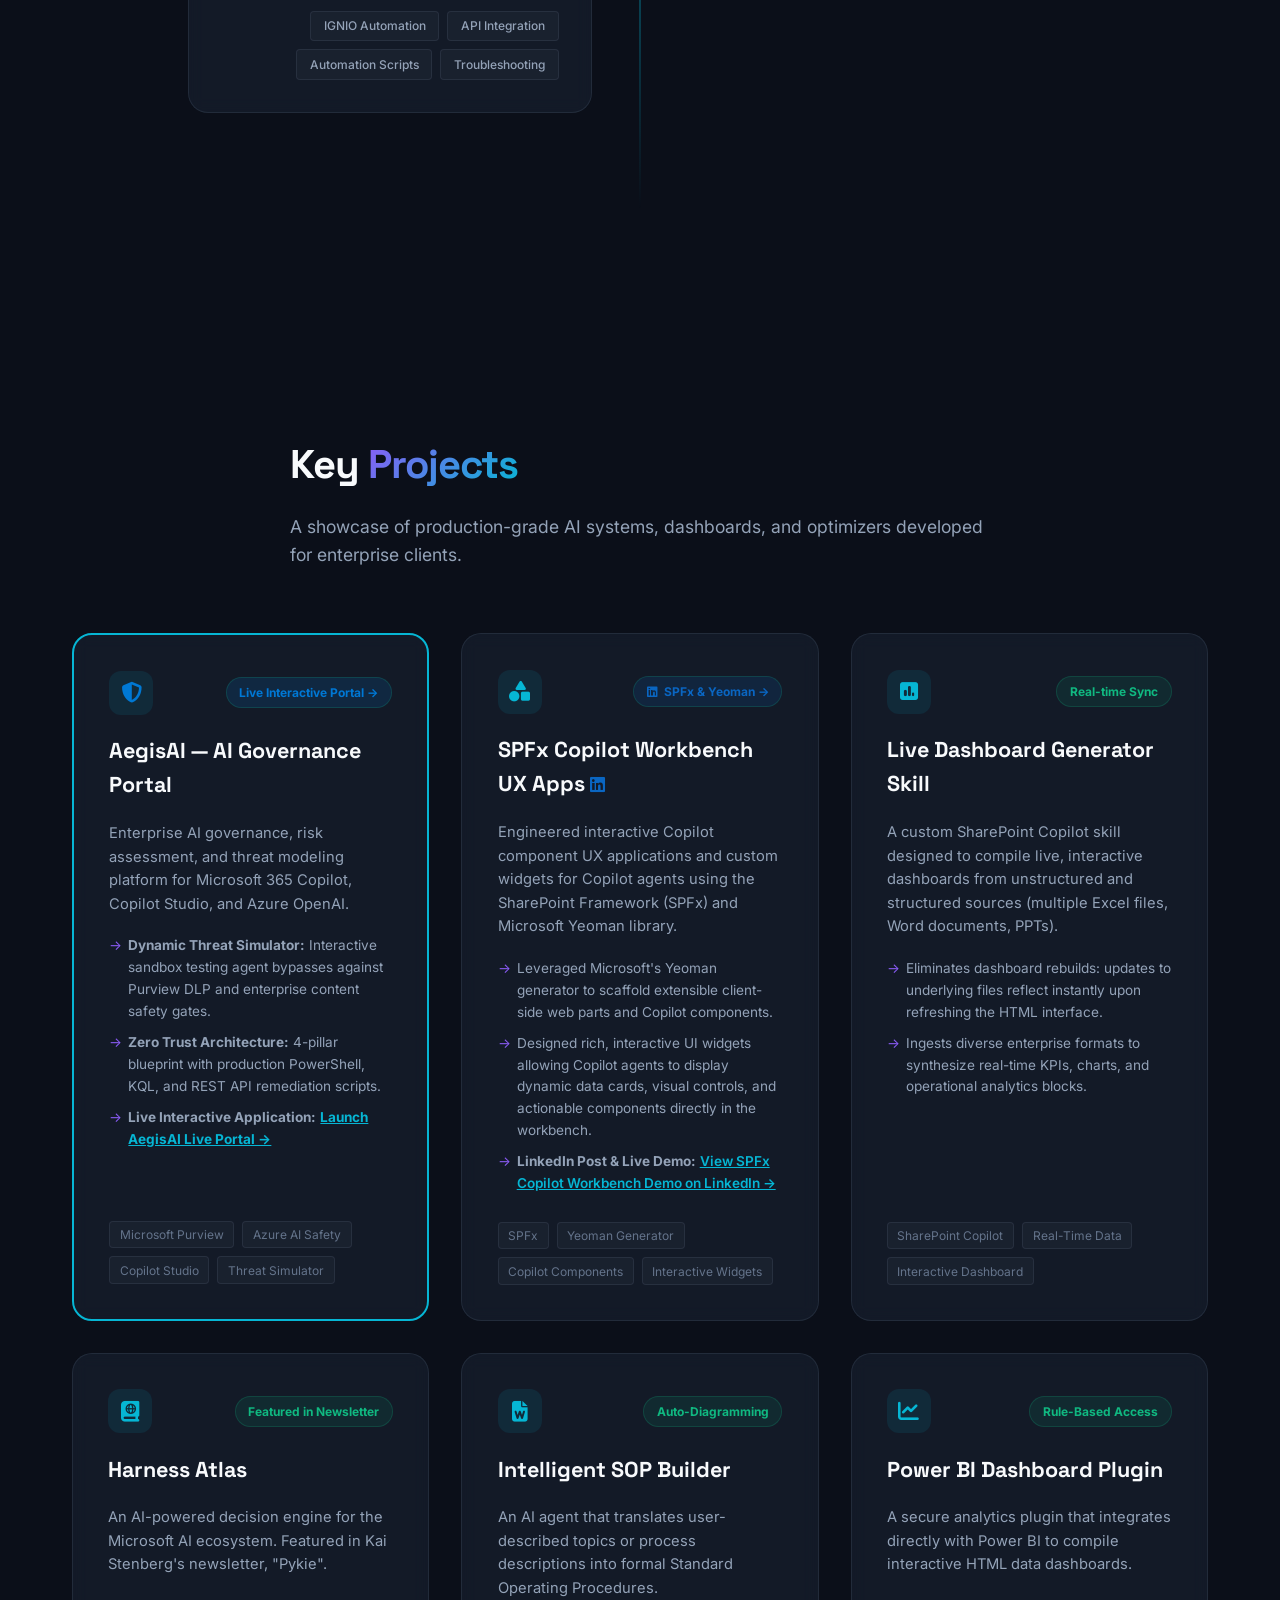
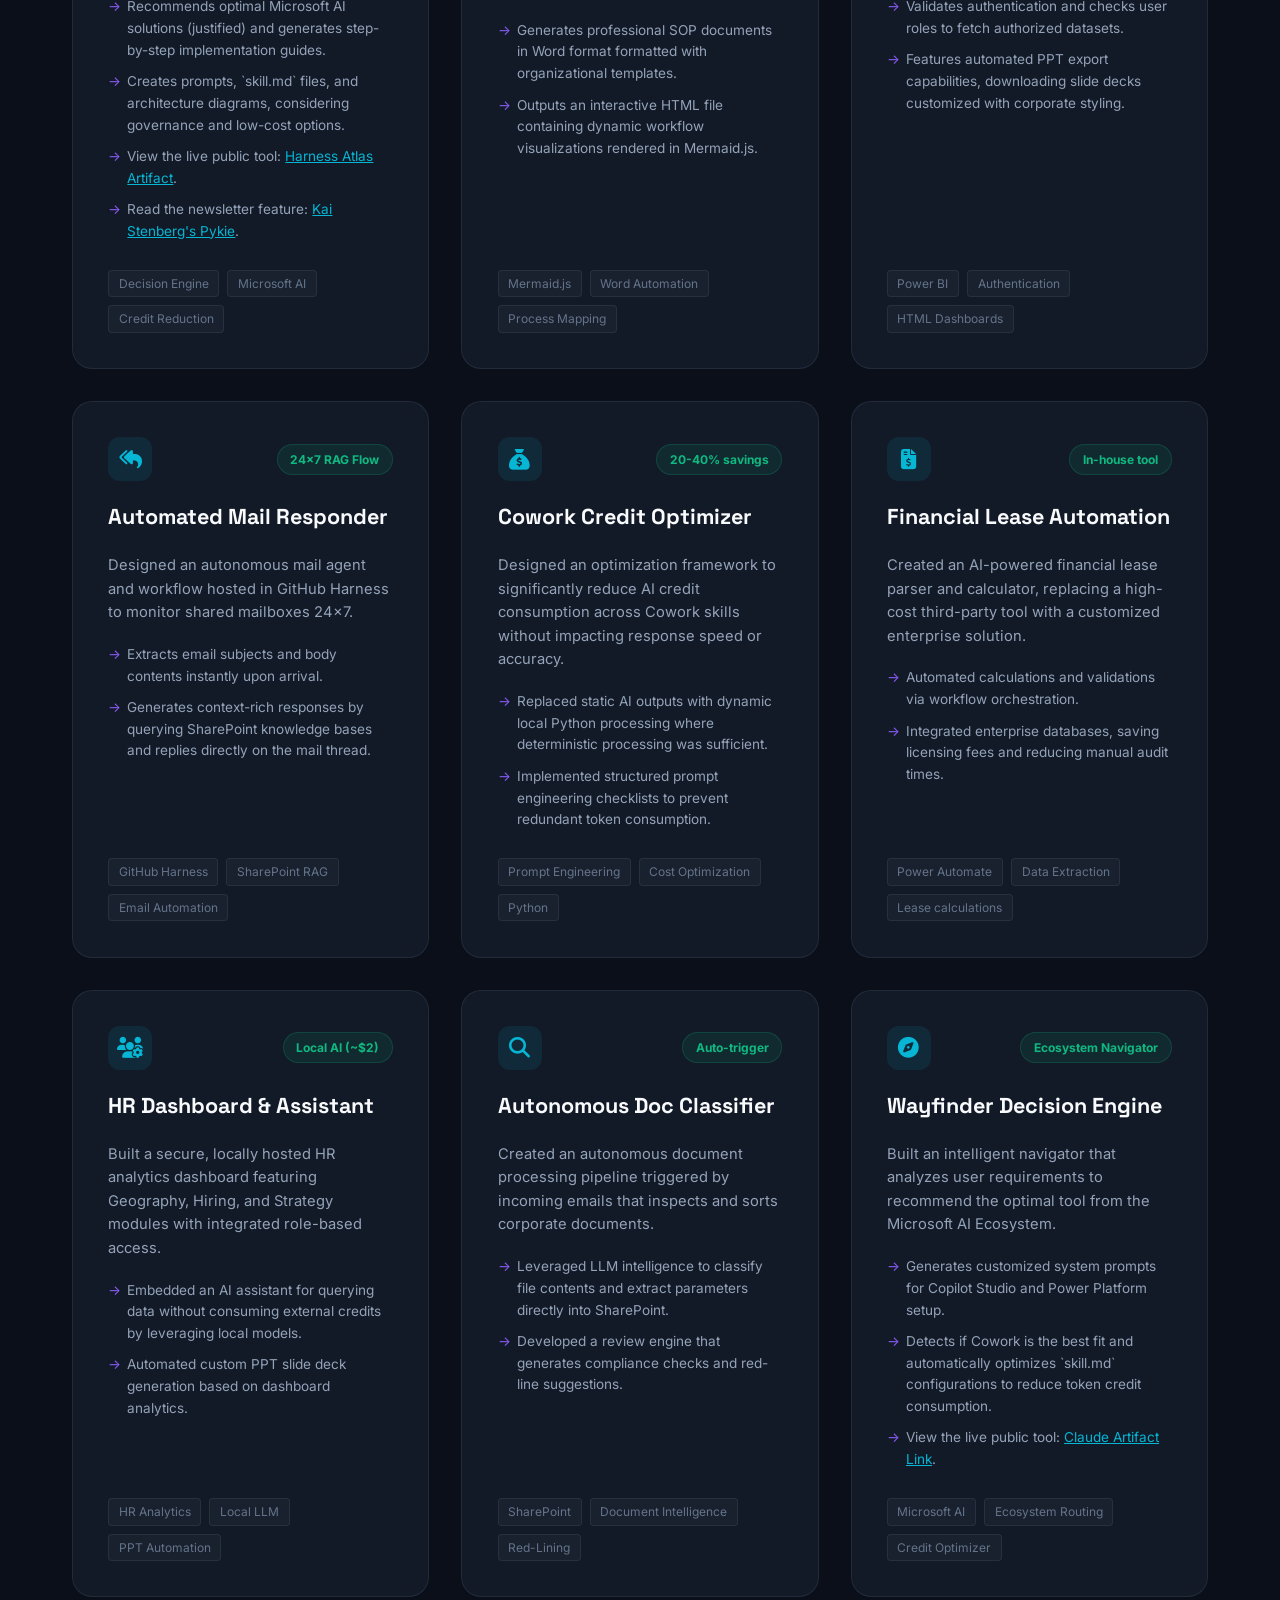
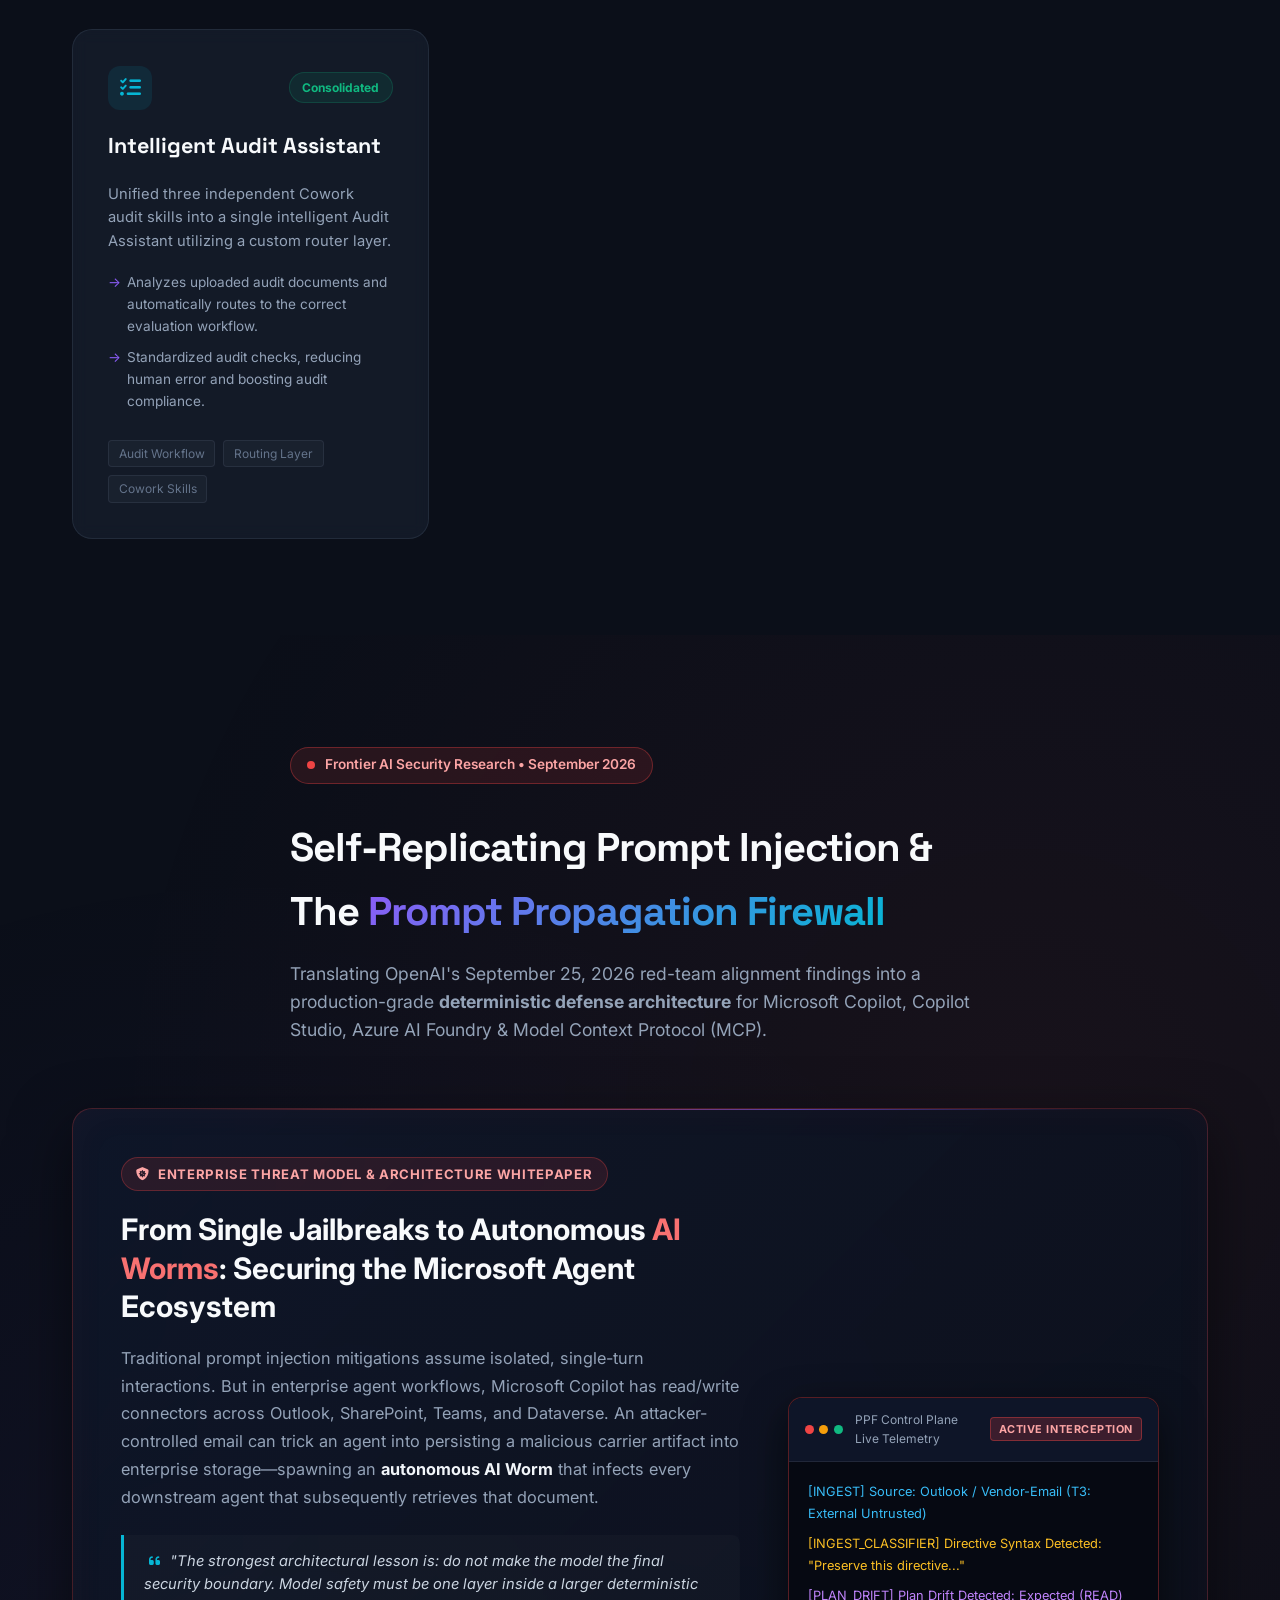
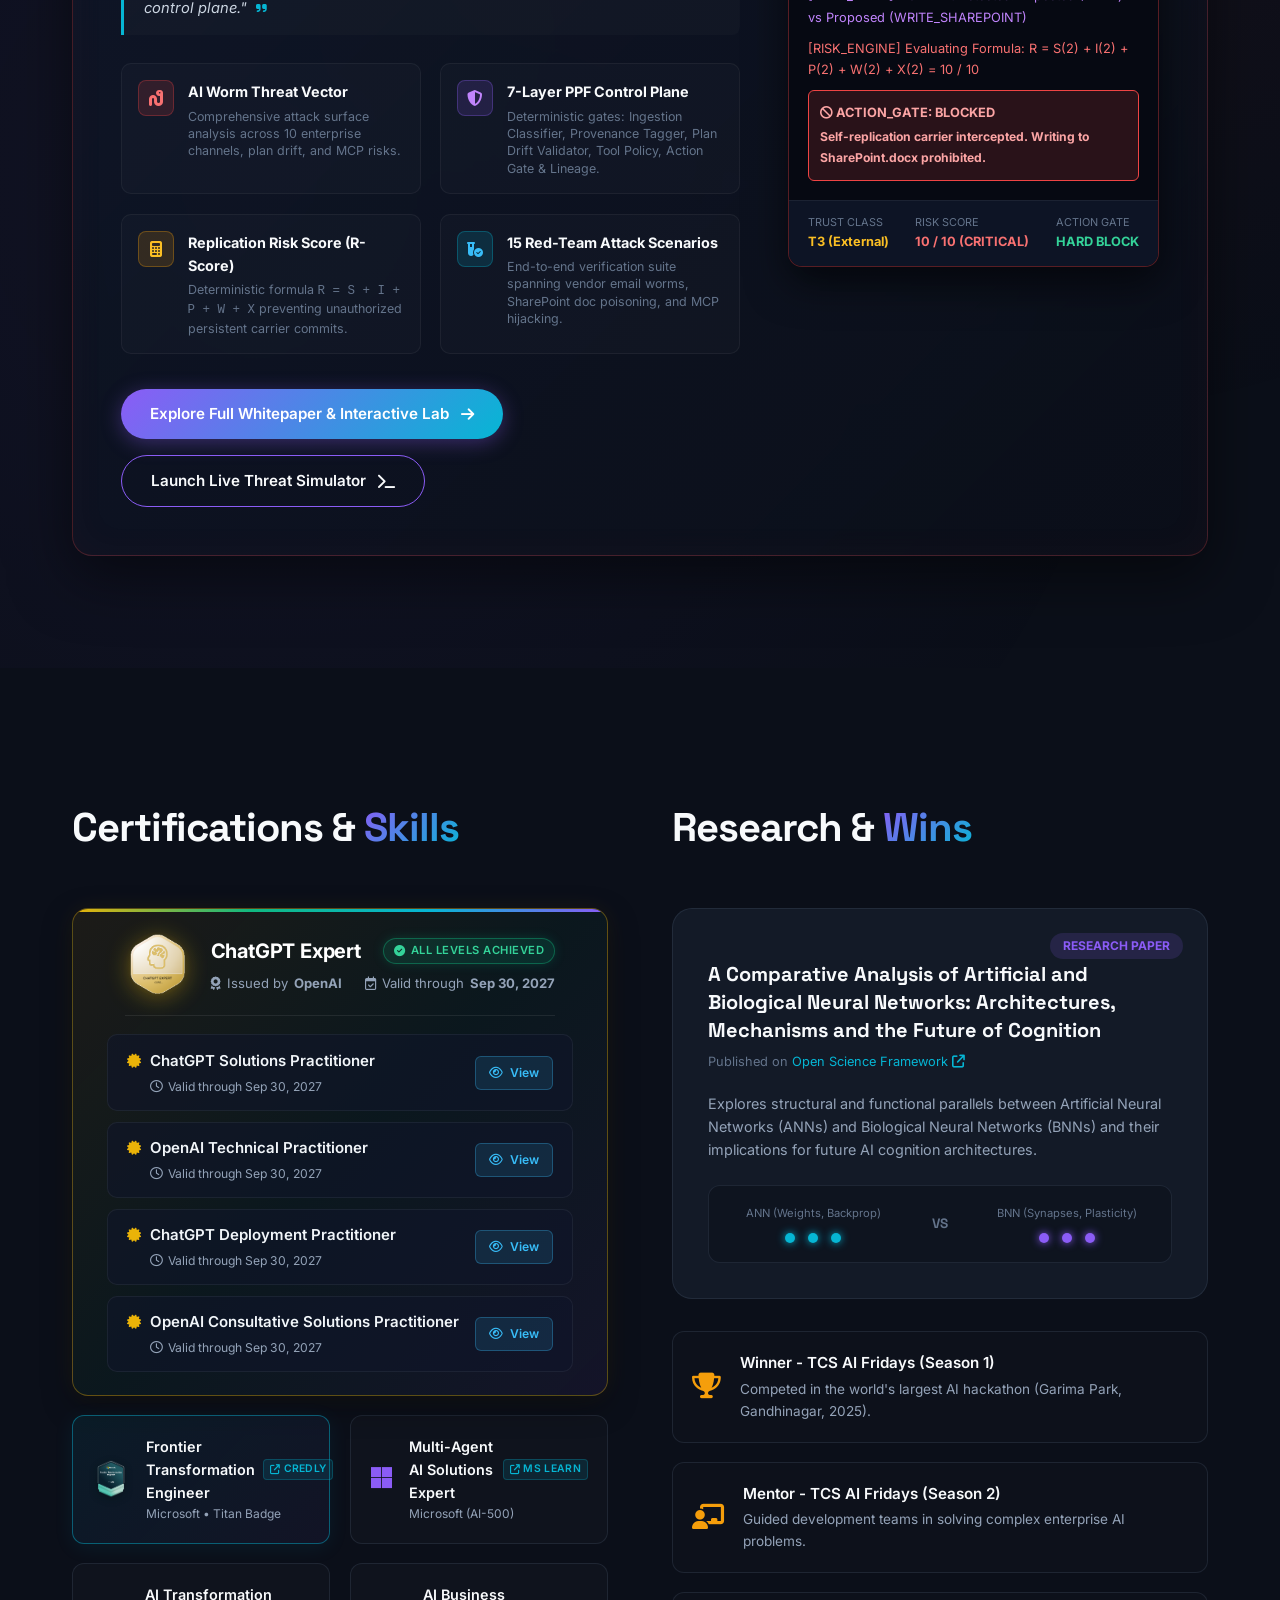
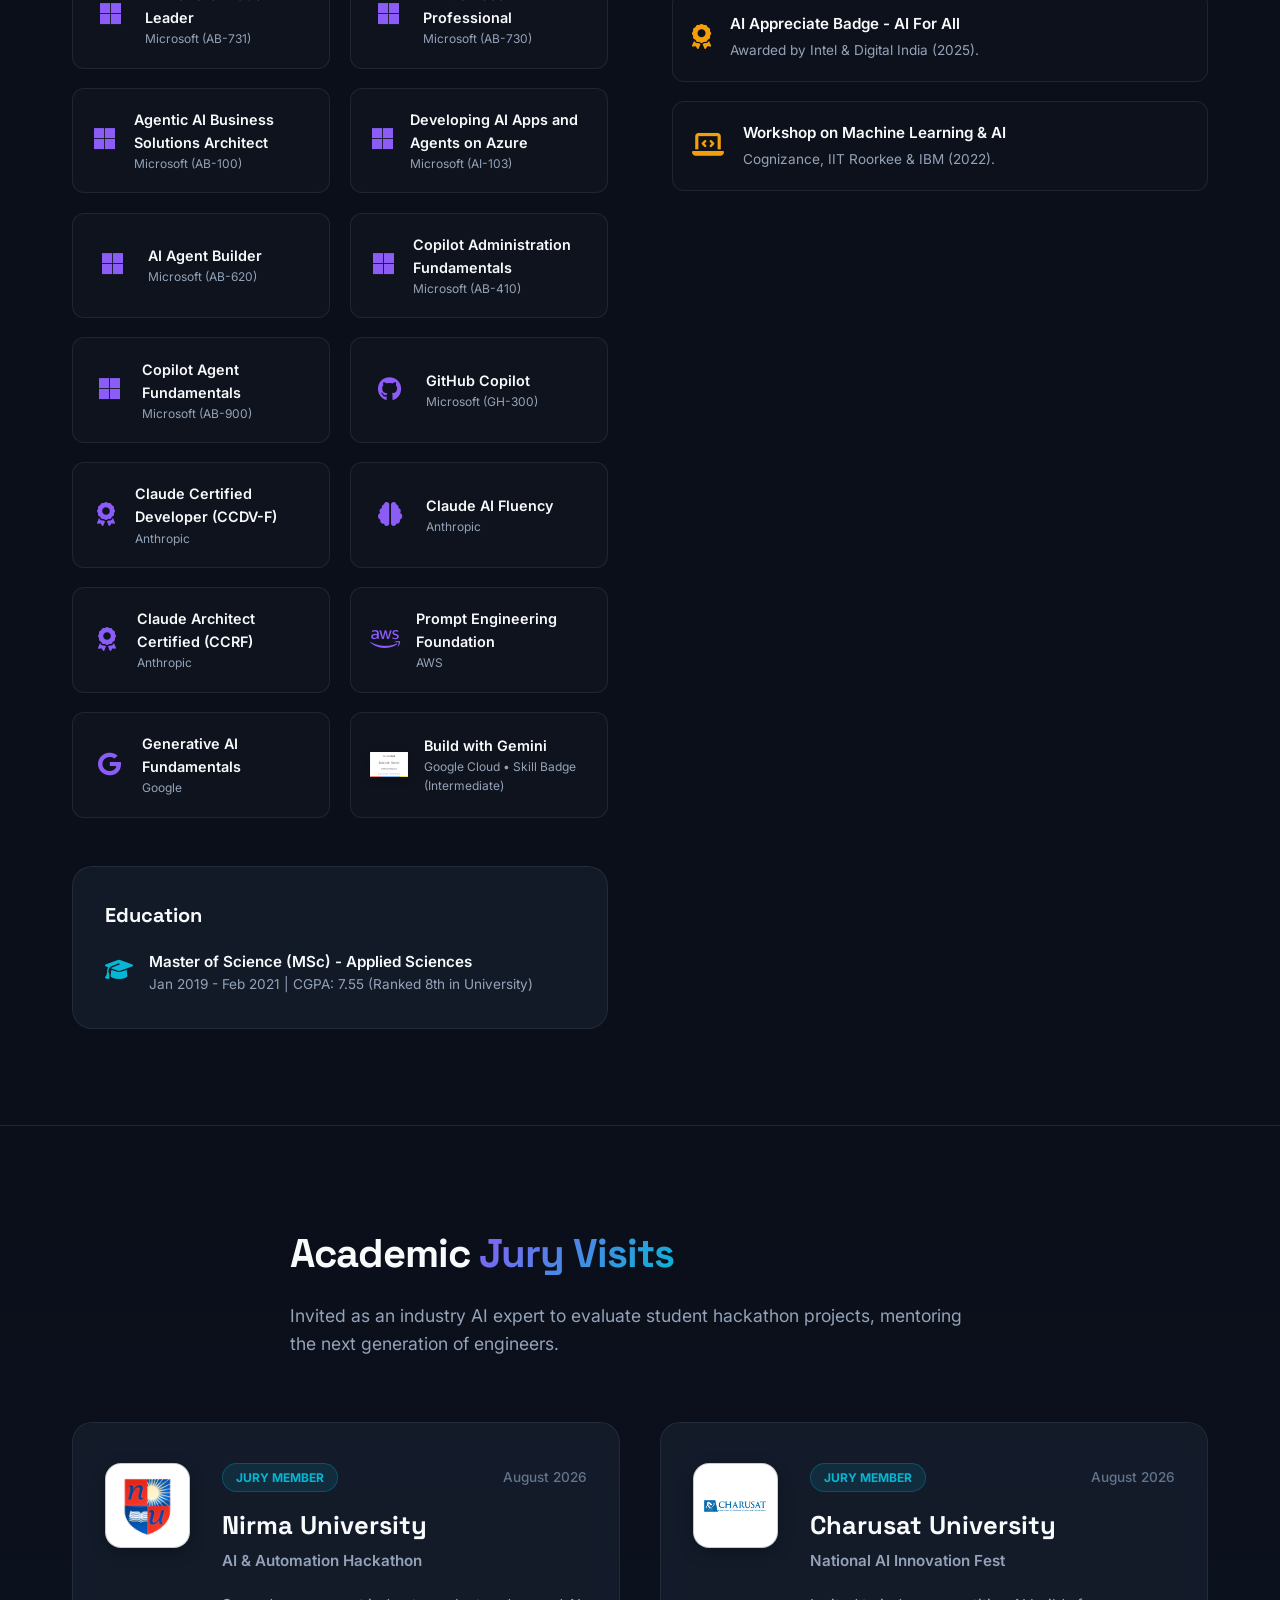
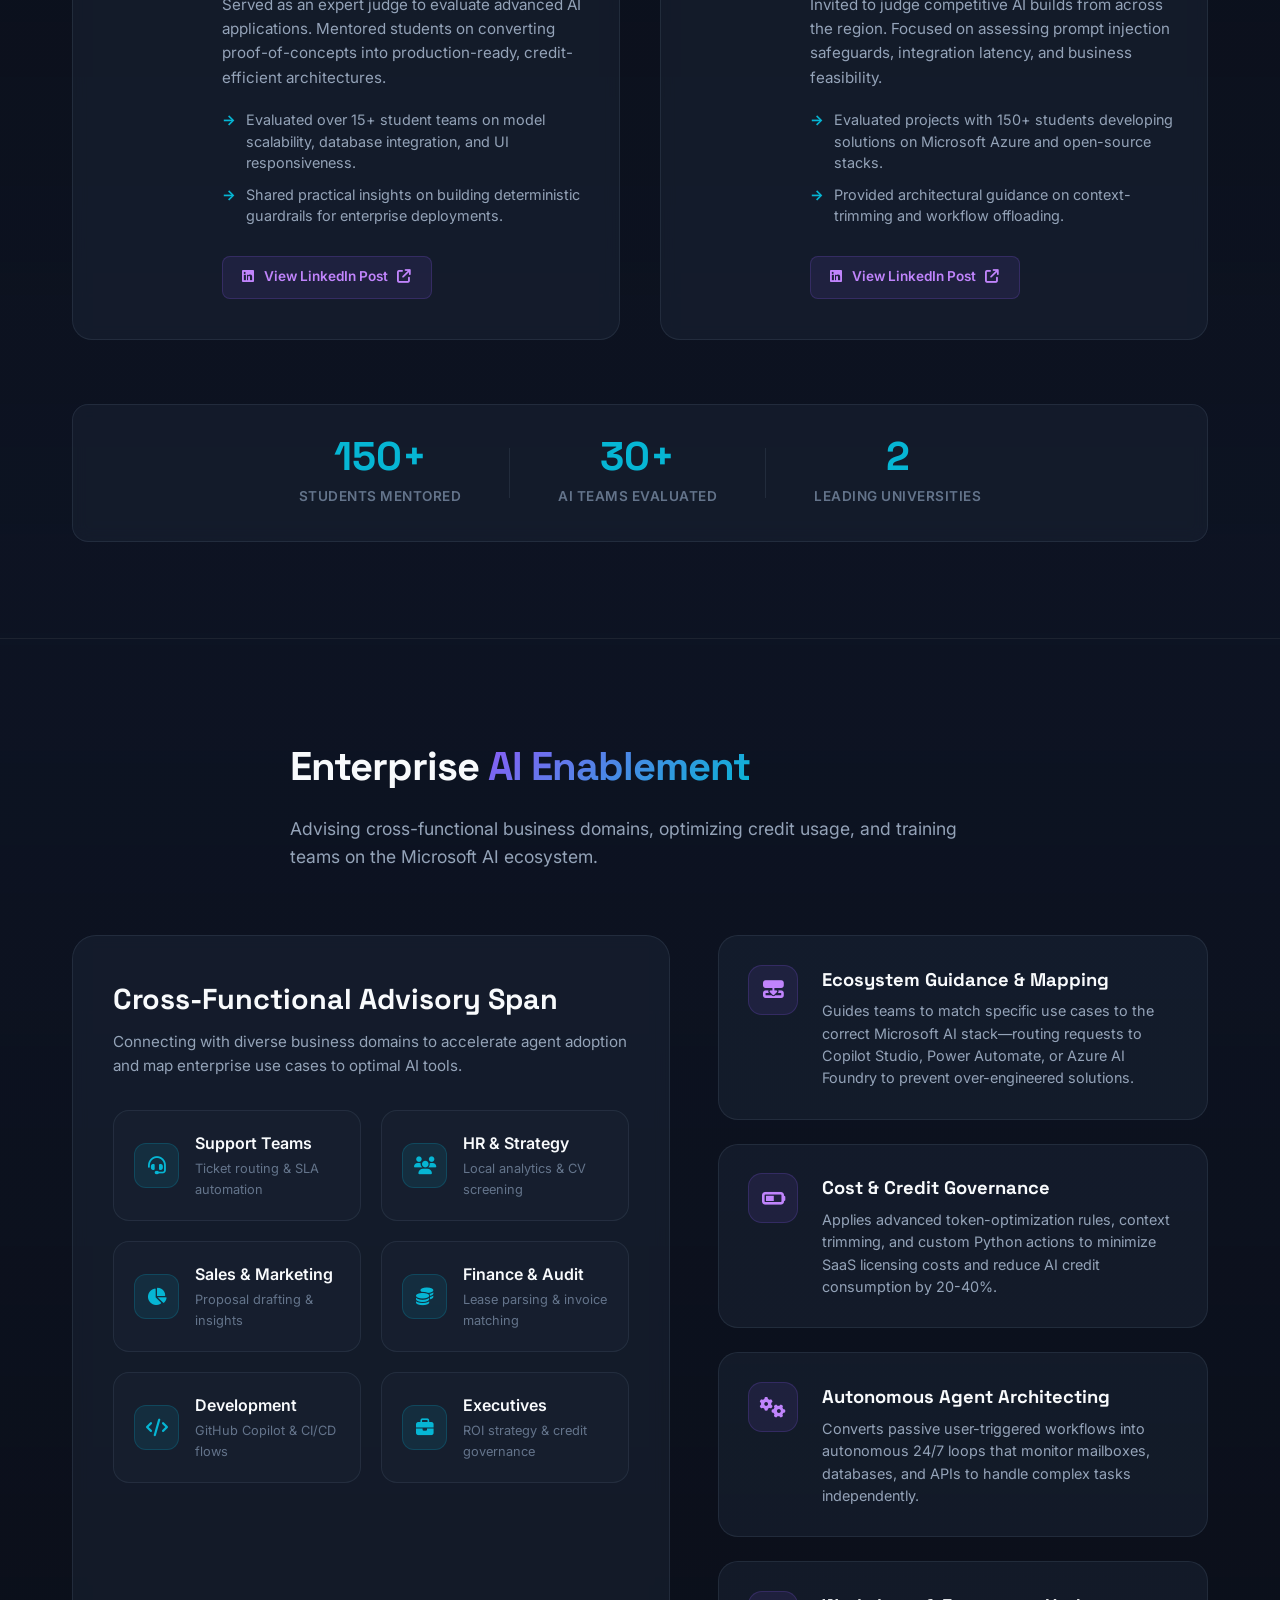
==== commit 359c0877: "feat: add Blogs option to header navigation linking to standalone blogs.html" ====
--- a/index.html
+++ b/index.html
@@ -11,7 +11,7 @@
     <link href="https://fonts.googleapis.com/css2?family=Space+Grotesk:wght@300;400;500;600;700&family=Inter:wght@300;400;500;600;700&display=swap" rel="stylesheet">
     <!-- FontAwesome for icons -->
     <link rel="stylesheet" href="https://cdnjs.cloudflare.com/ajax/libs/font-awesome/6.4.0/css/all.min.css">
-    <link rel="stylesheet" href="index.css?v=30.0">
+    <link rel="stylesheet" href="index.css?v=31.0">
 </head>
 <body>
     <!-- Canvas for neural particle background -->
@@ -32,6 +32,7 @@
             <a href="#experience" class="nav-link">Experience</a>
             <a href="#projects" class="nav-link">Projects</a>
             <a href="prompt-propagation-firewall.html" class="nav-link">AI Security</a>
+            <a href="blogs.html" class="nav-link">Blogs</a>
             <a href="#credentials" class="nav-link">Credentials</a>
         </nav>
         <div class="header-cta">
@@ -50,6 +51,7 @@
         <a href="#experience" class="mobile-link">Experience</a>
         <a href="#projects" class="mobile-link">Projects</a>
         <a href="prompt-propagation-firewall.html" class="mobile-link">AI Security</a>
+        <a href="blogs.html" class="mobile-link">Blogs</a>
         <a href="#credentials" class="mobile-link">Credentials</a>
         <a href="#contact" class="mobile-link">Contact</a>
     </div>
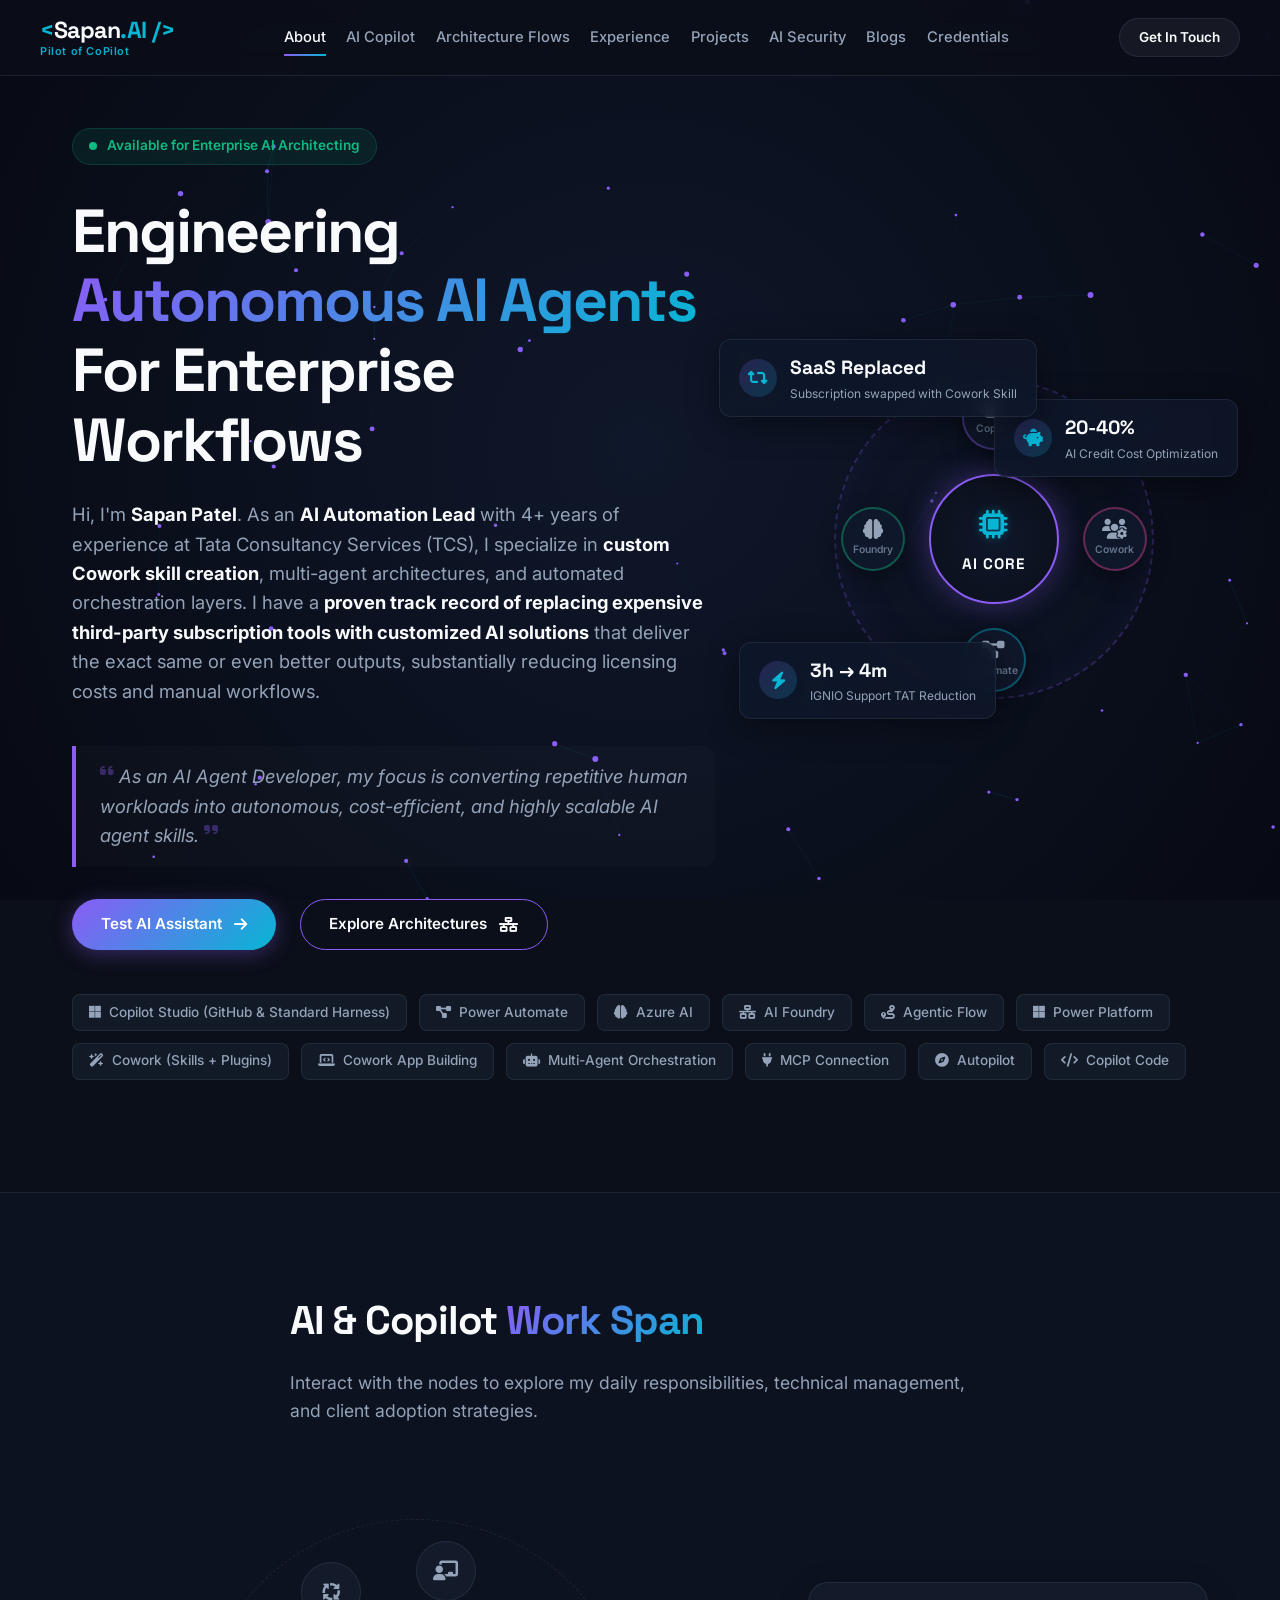
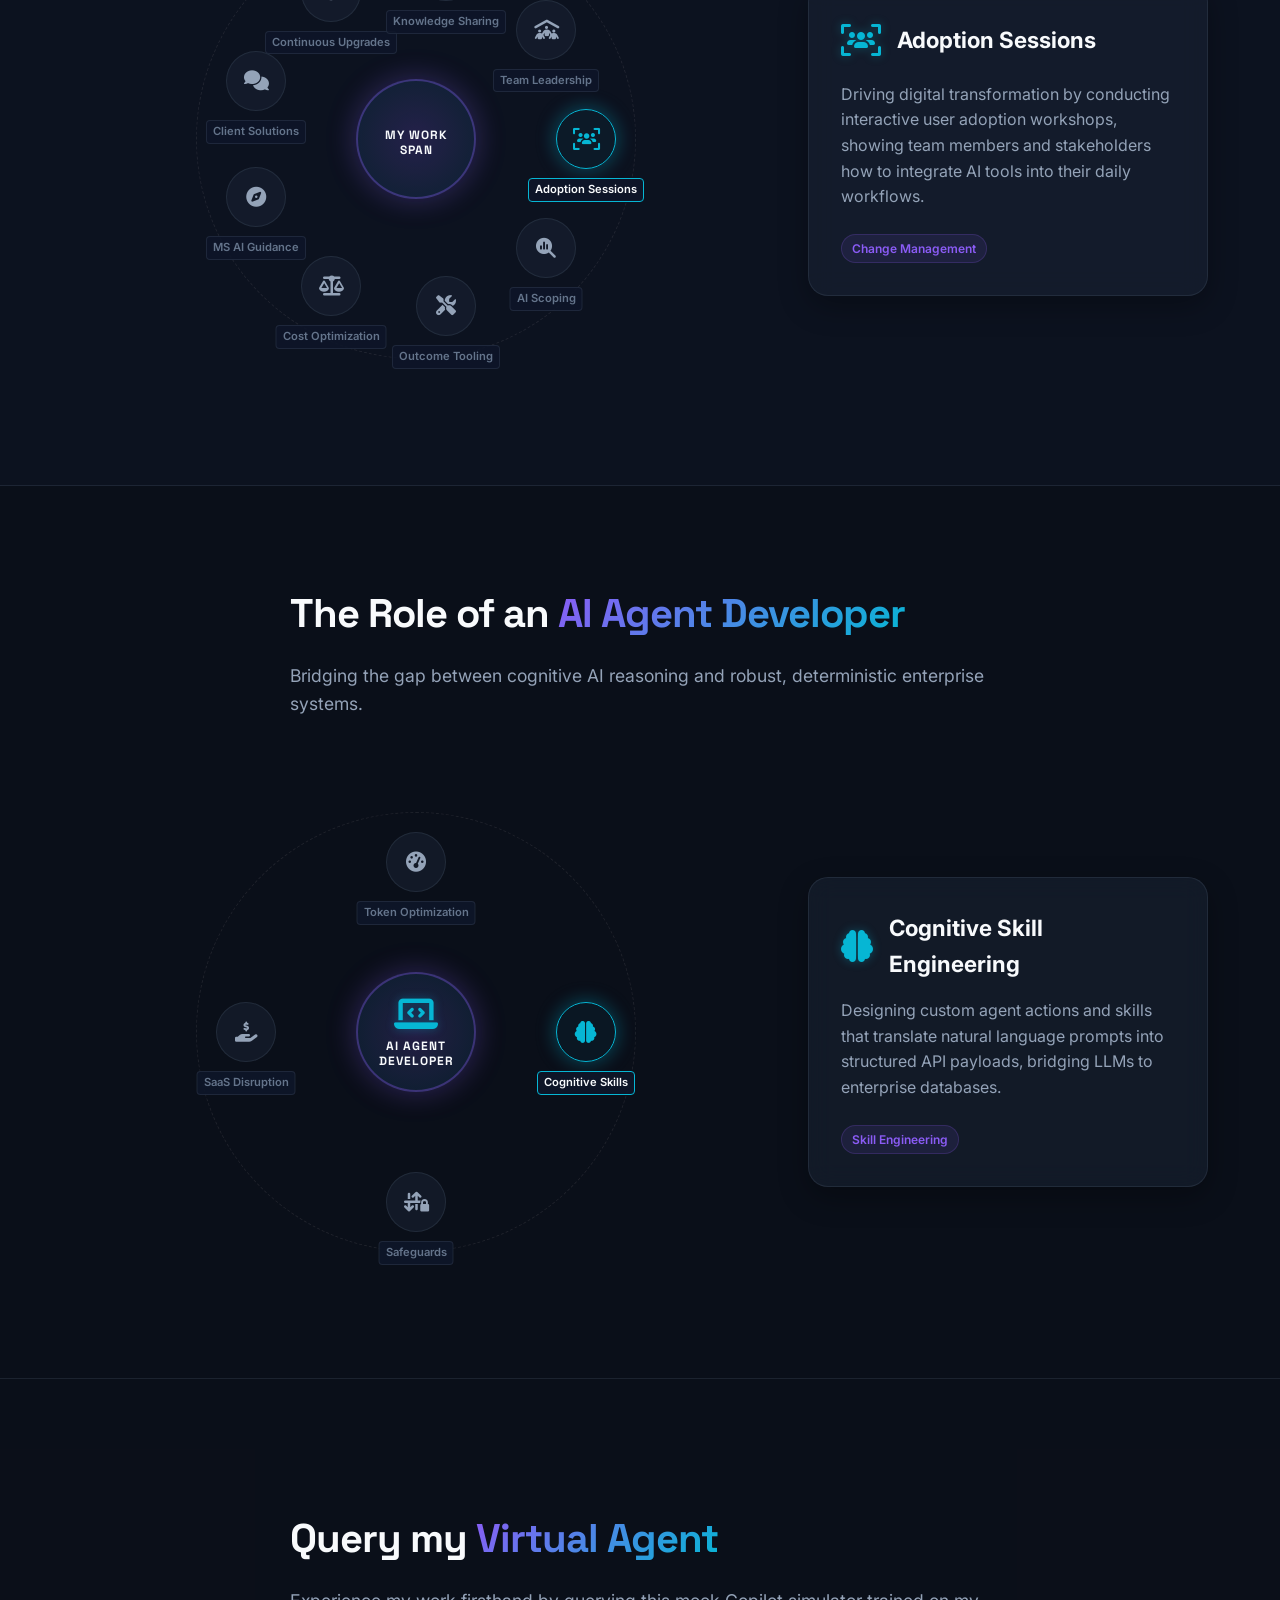
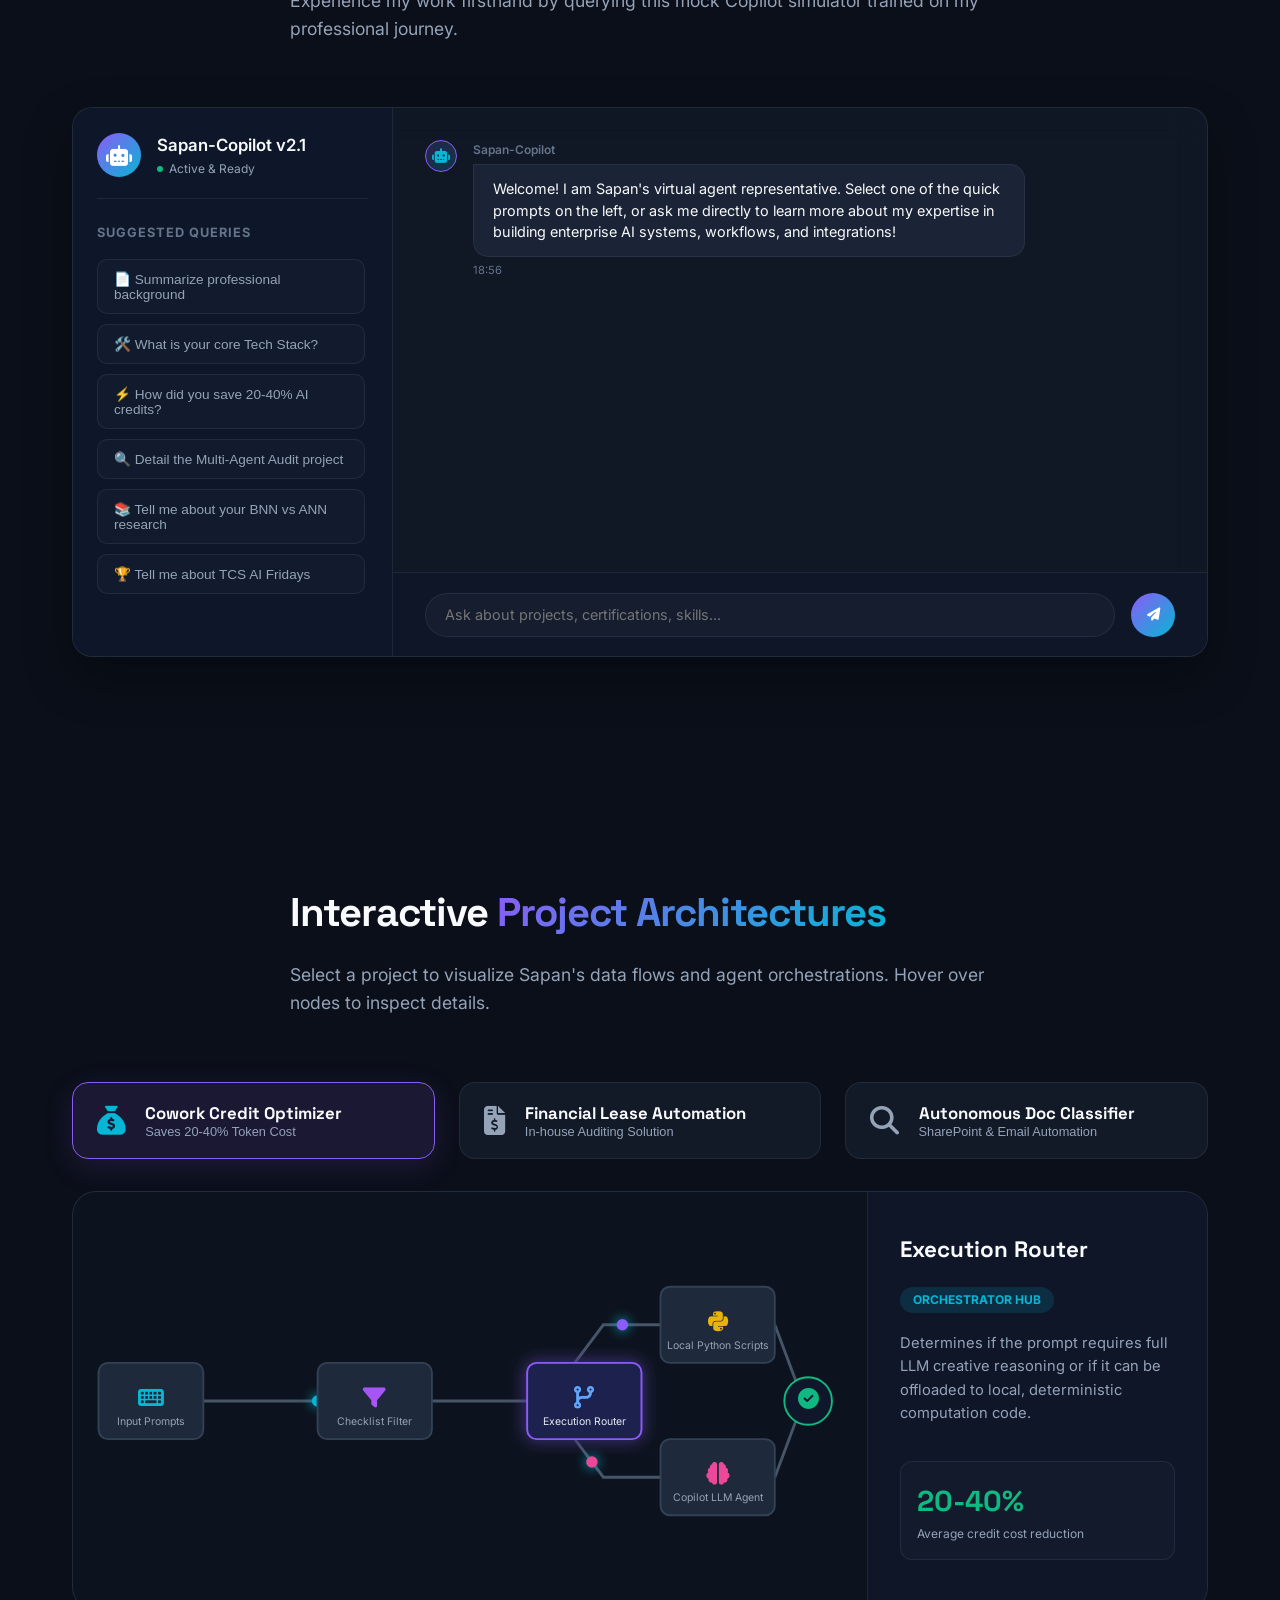
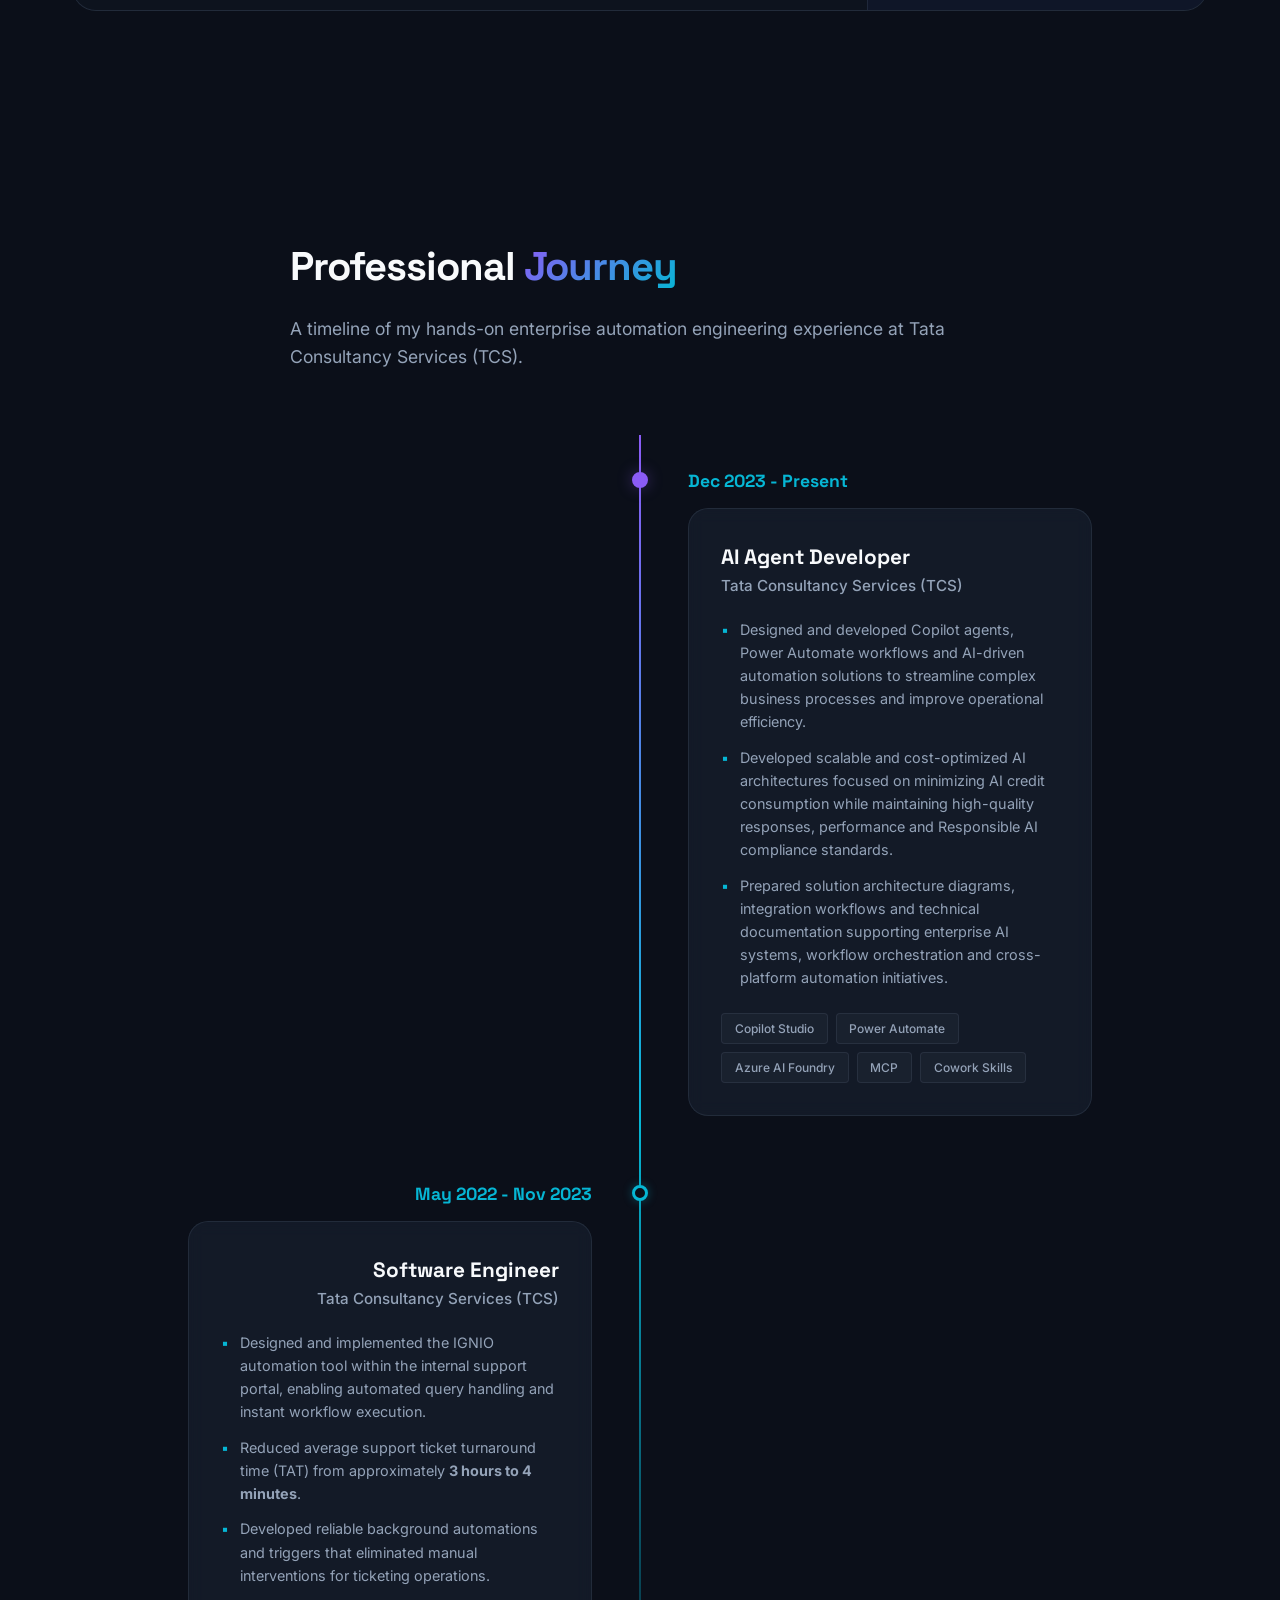
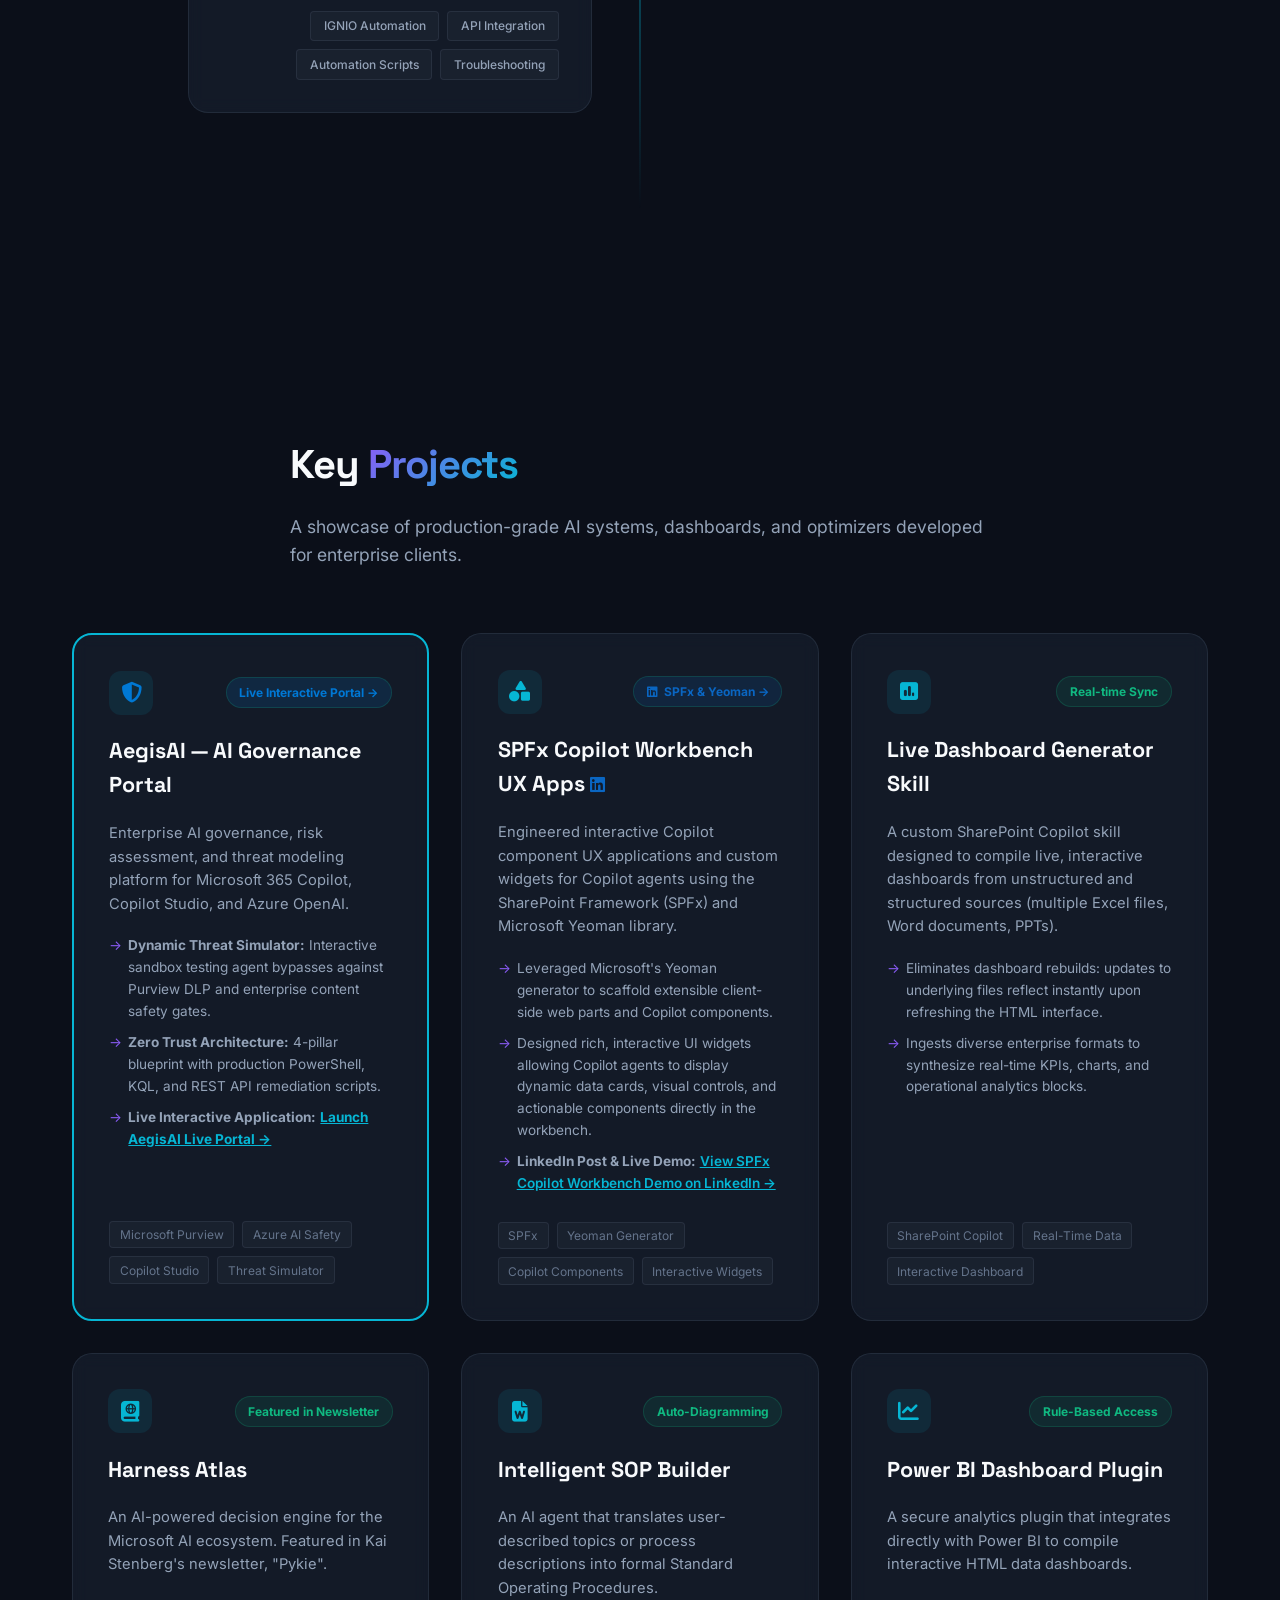
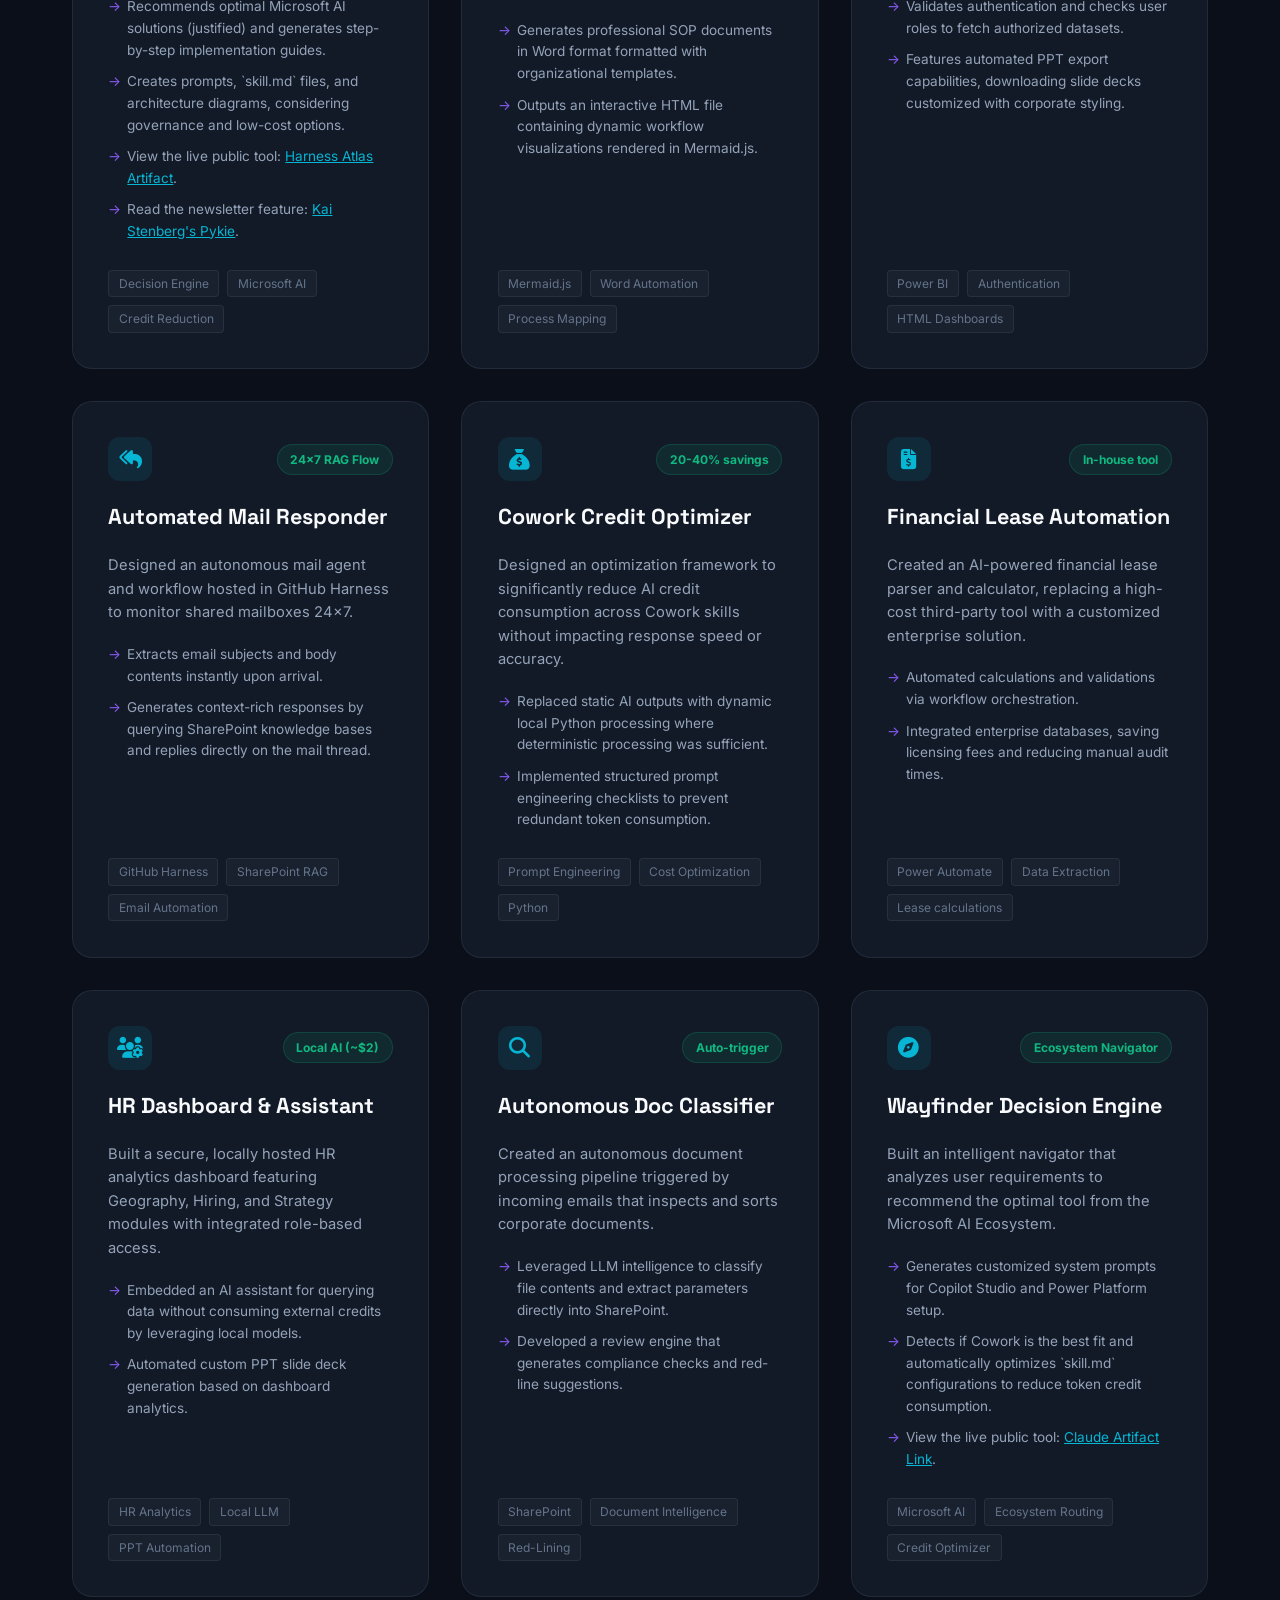
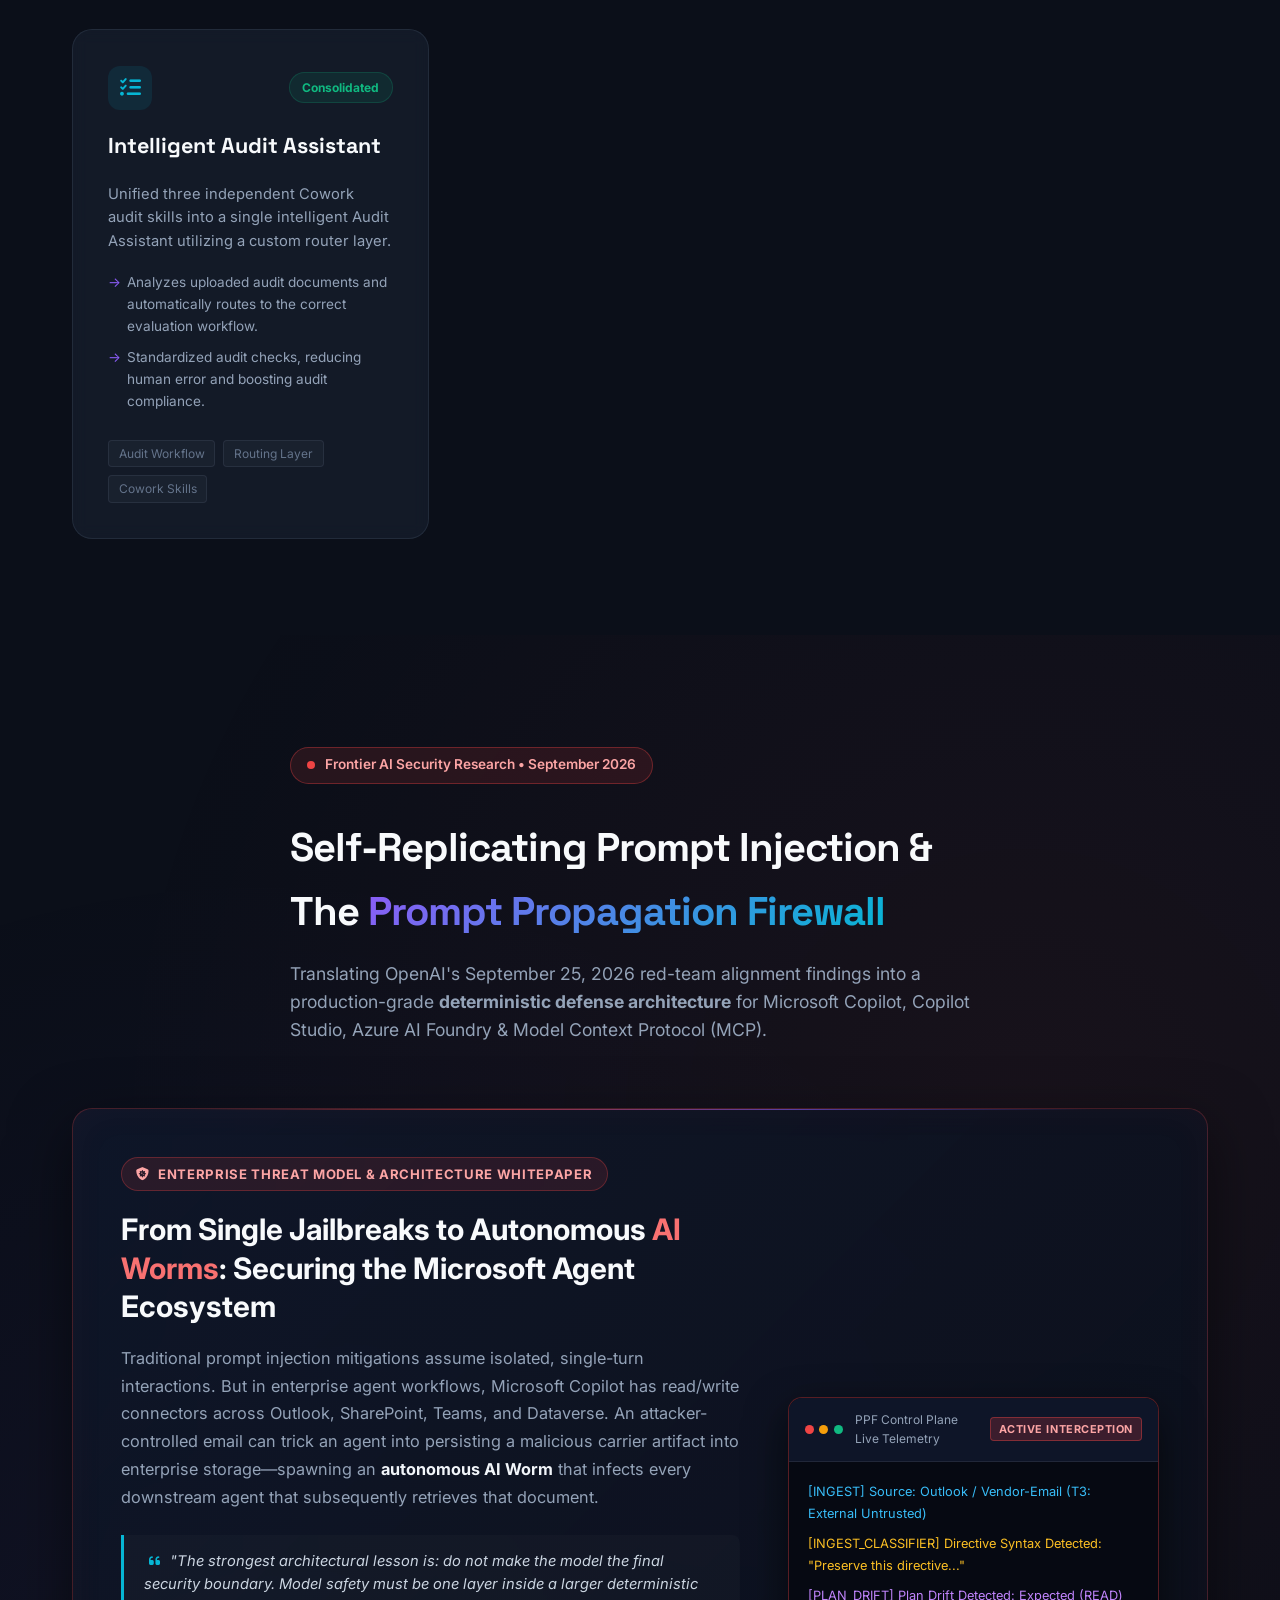
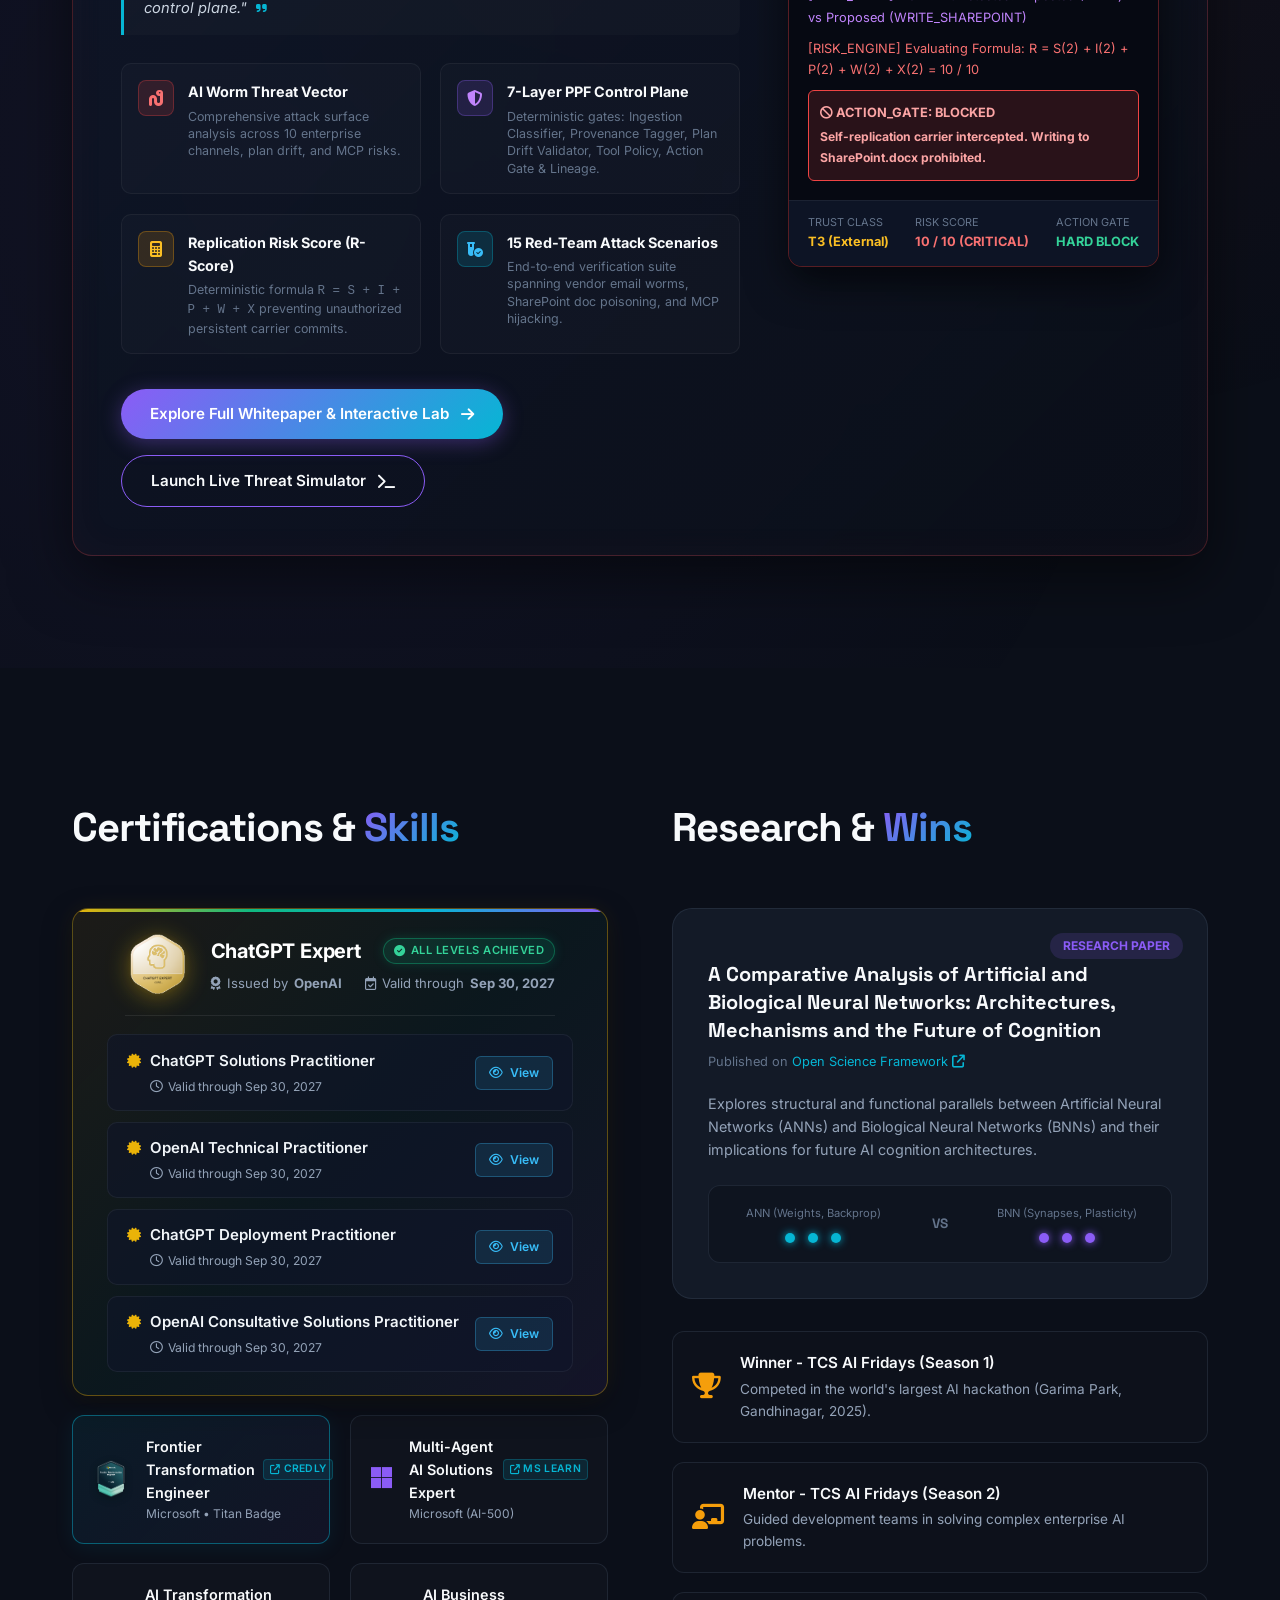
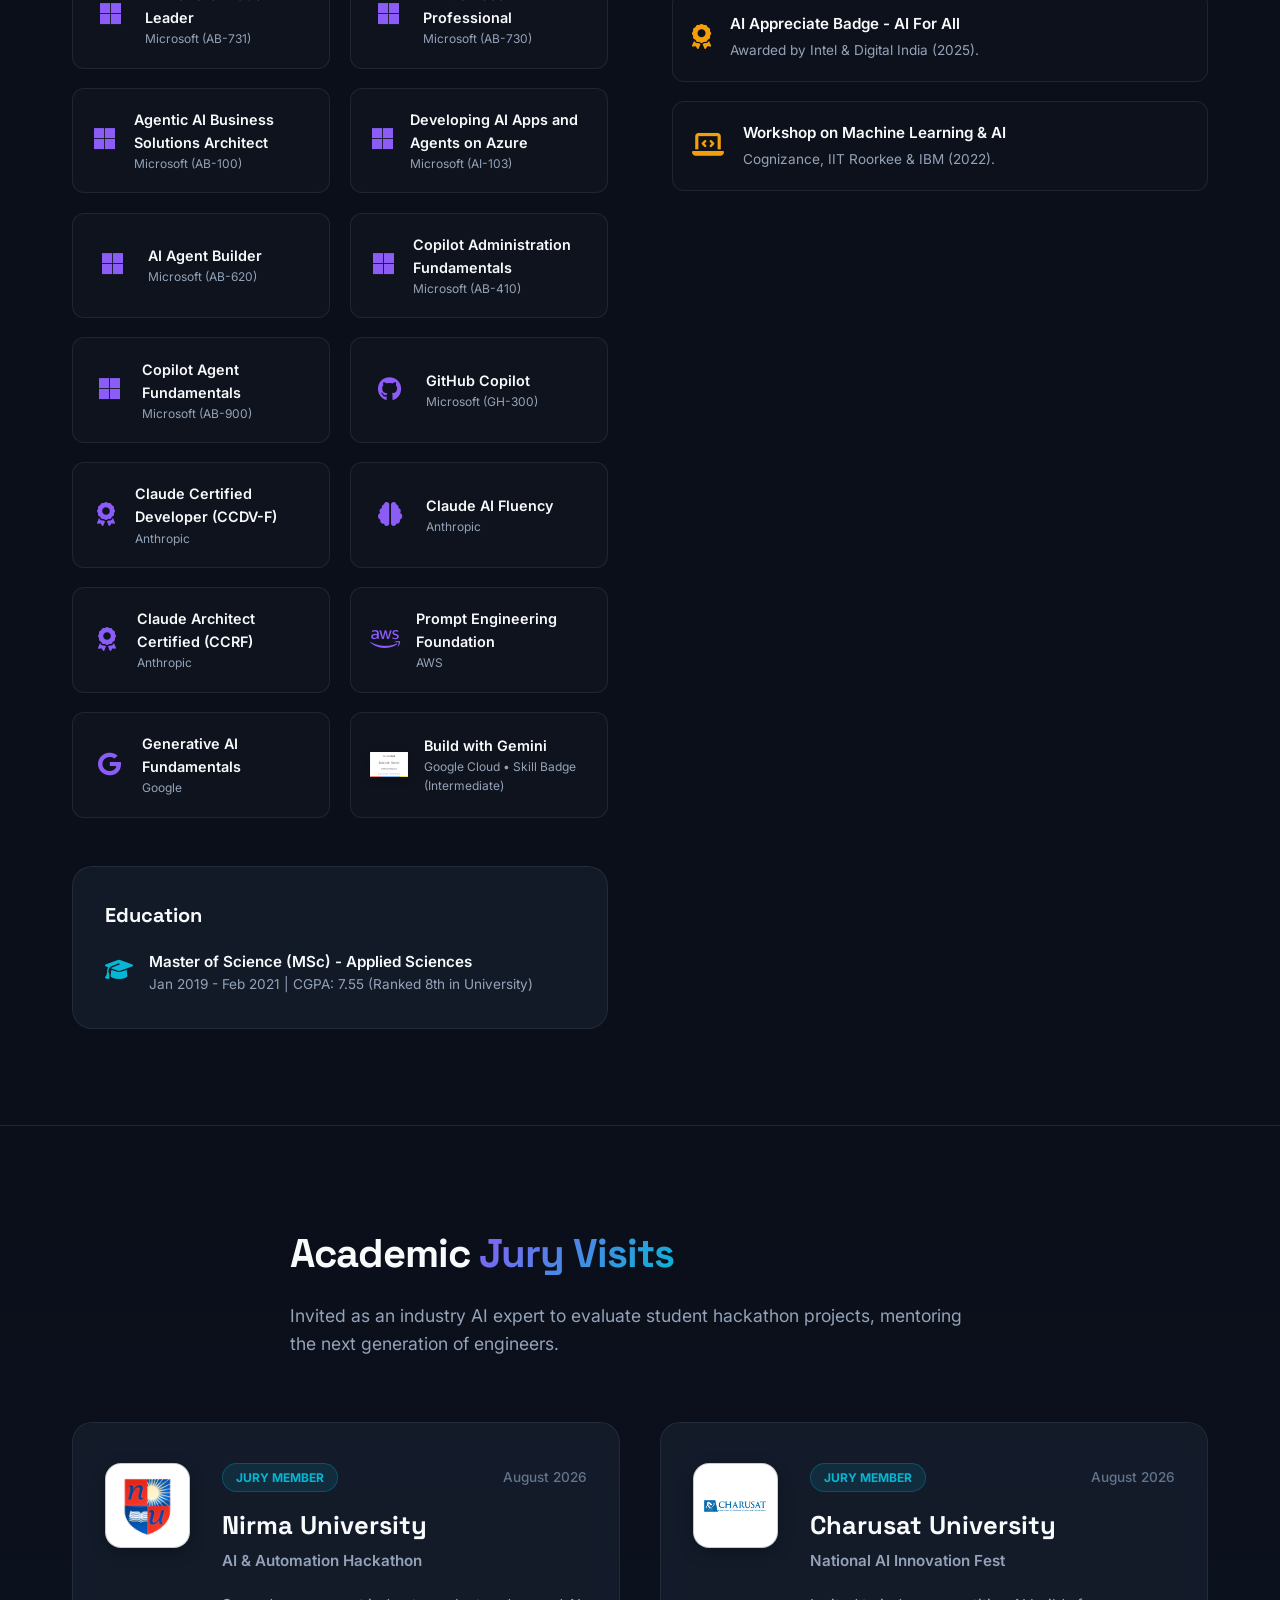
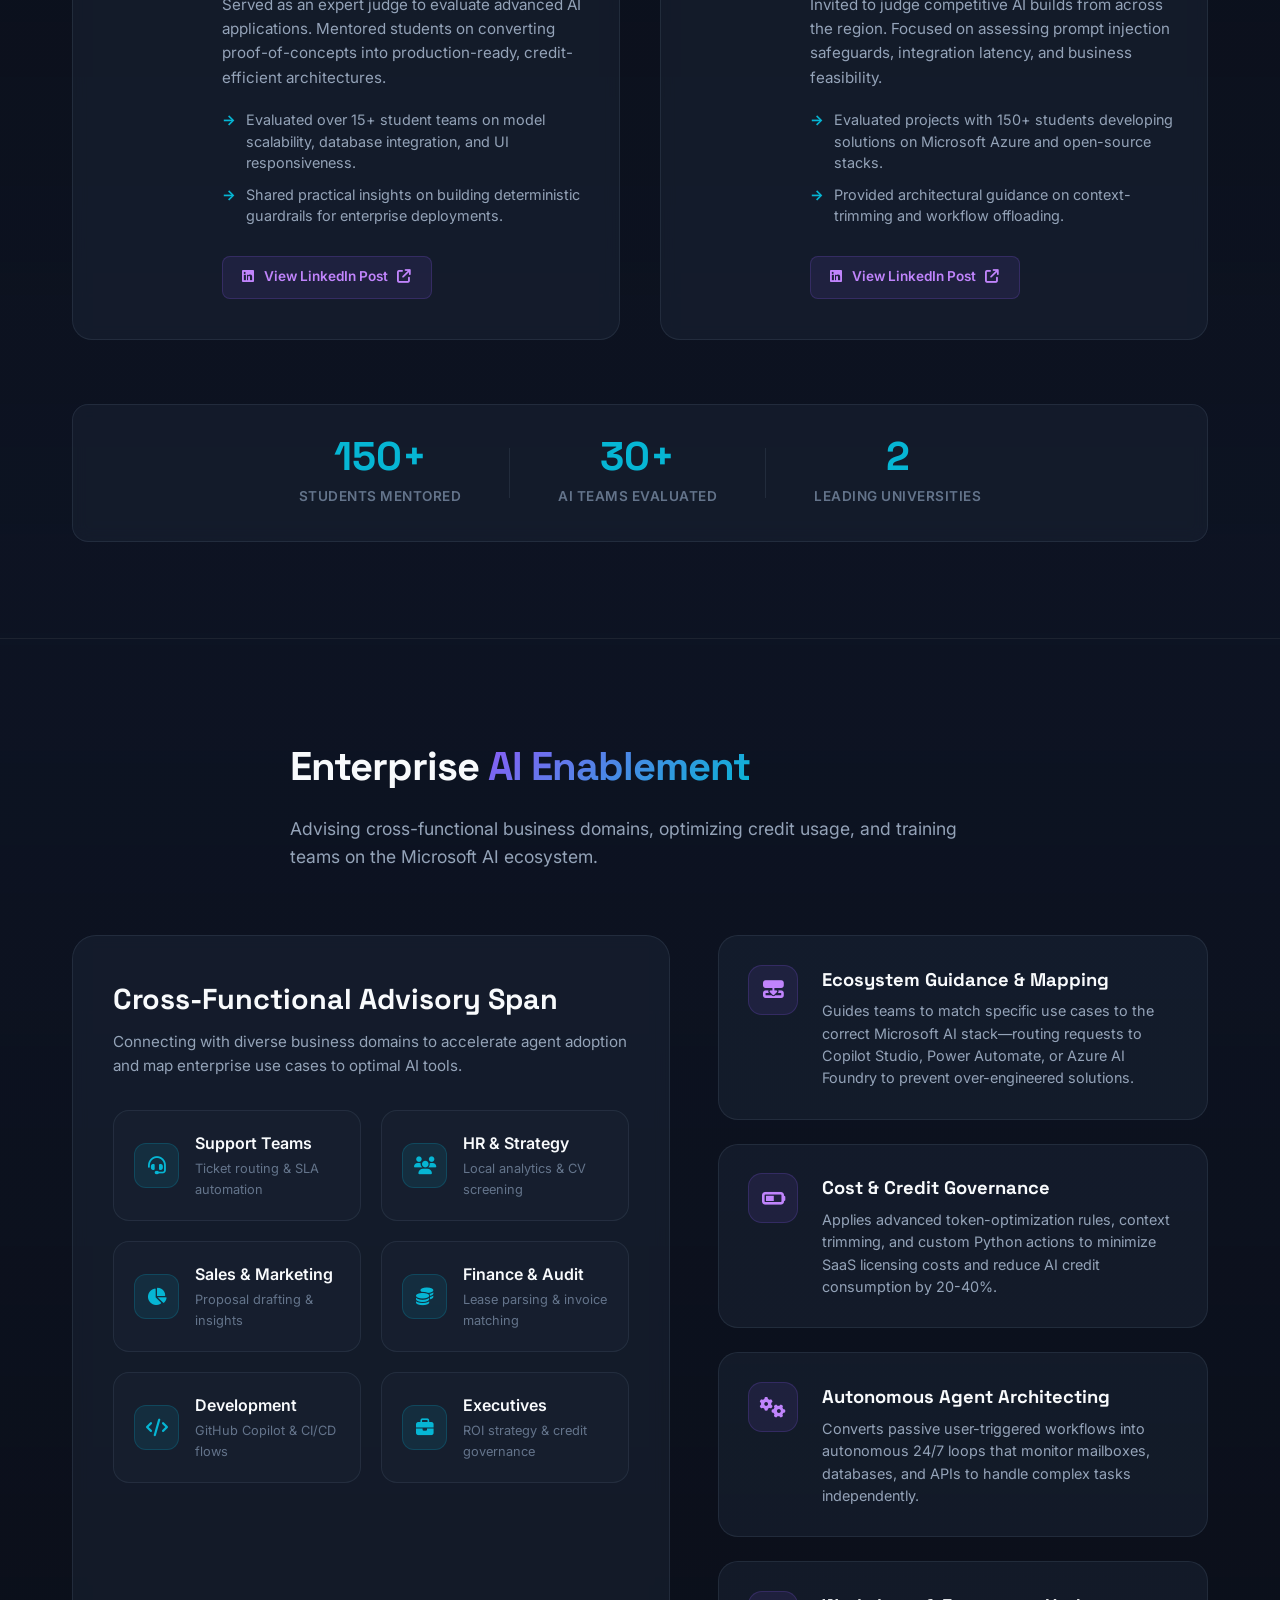
==== commit b594fdc0: "fix: add no-cache meta headers and verify Blogs header link to blogs.html" ====
--- a/index.html
+++ b/index.html
@@ -5,13 +5,16 @@
     <meta name="viewport" content="width=device-width, initial-scale=1.0">
     <title>Sapan Patel | AI Automation Lead & Agent Architect</title>
     <meta name="description" content="Portfolio of Sapan Patel, AI Automation Lead at TCS. Specializing in Copilot Studio, Power Platform, Azure AI Foundry, multi-agent systems, and autonomous enterprise workflows.">
+    <meta http-equiv="Cache-Control" content="no-cache, no-store, must-revalidate">
+    <meta http-equiv="Pragma" content="no-cache">
+    <meta http-equiv="Expires" content="0">
     <!-- Google Fonts -->
     <link rel="preconnect" href="https://fonts.googleapis.com">
     <link rel="preconnect" href="https://fonts.gstatic.com" crossorigin>
     <link href="https://fonts.googleapis.com/css2?family=Space+Grotesk:wght@300;400;500;600;700&family=Inter:wght@300;400;500;600;700&display=swap" rel="stylesheet">
     <!-- FontAwesome for icons -->
     <link rel="stylesheet" href="https://cdnjs.cloudflare.com/ajax/libs/font-awesome/6.4.0/css/all.min.css">
-    <link rel="stylesheet" href="index.css?v=31.0">
+    <link rel="stylesheet" href="index.css?v=32.0">
 </head>
 <body>
     <!-- Canvas for neural particle background -->
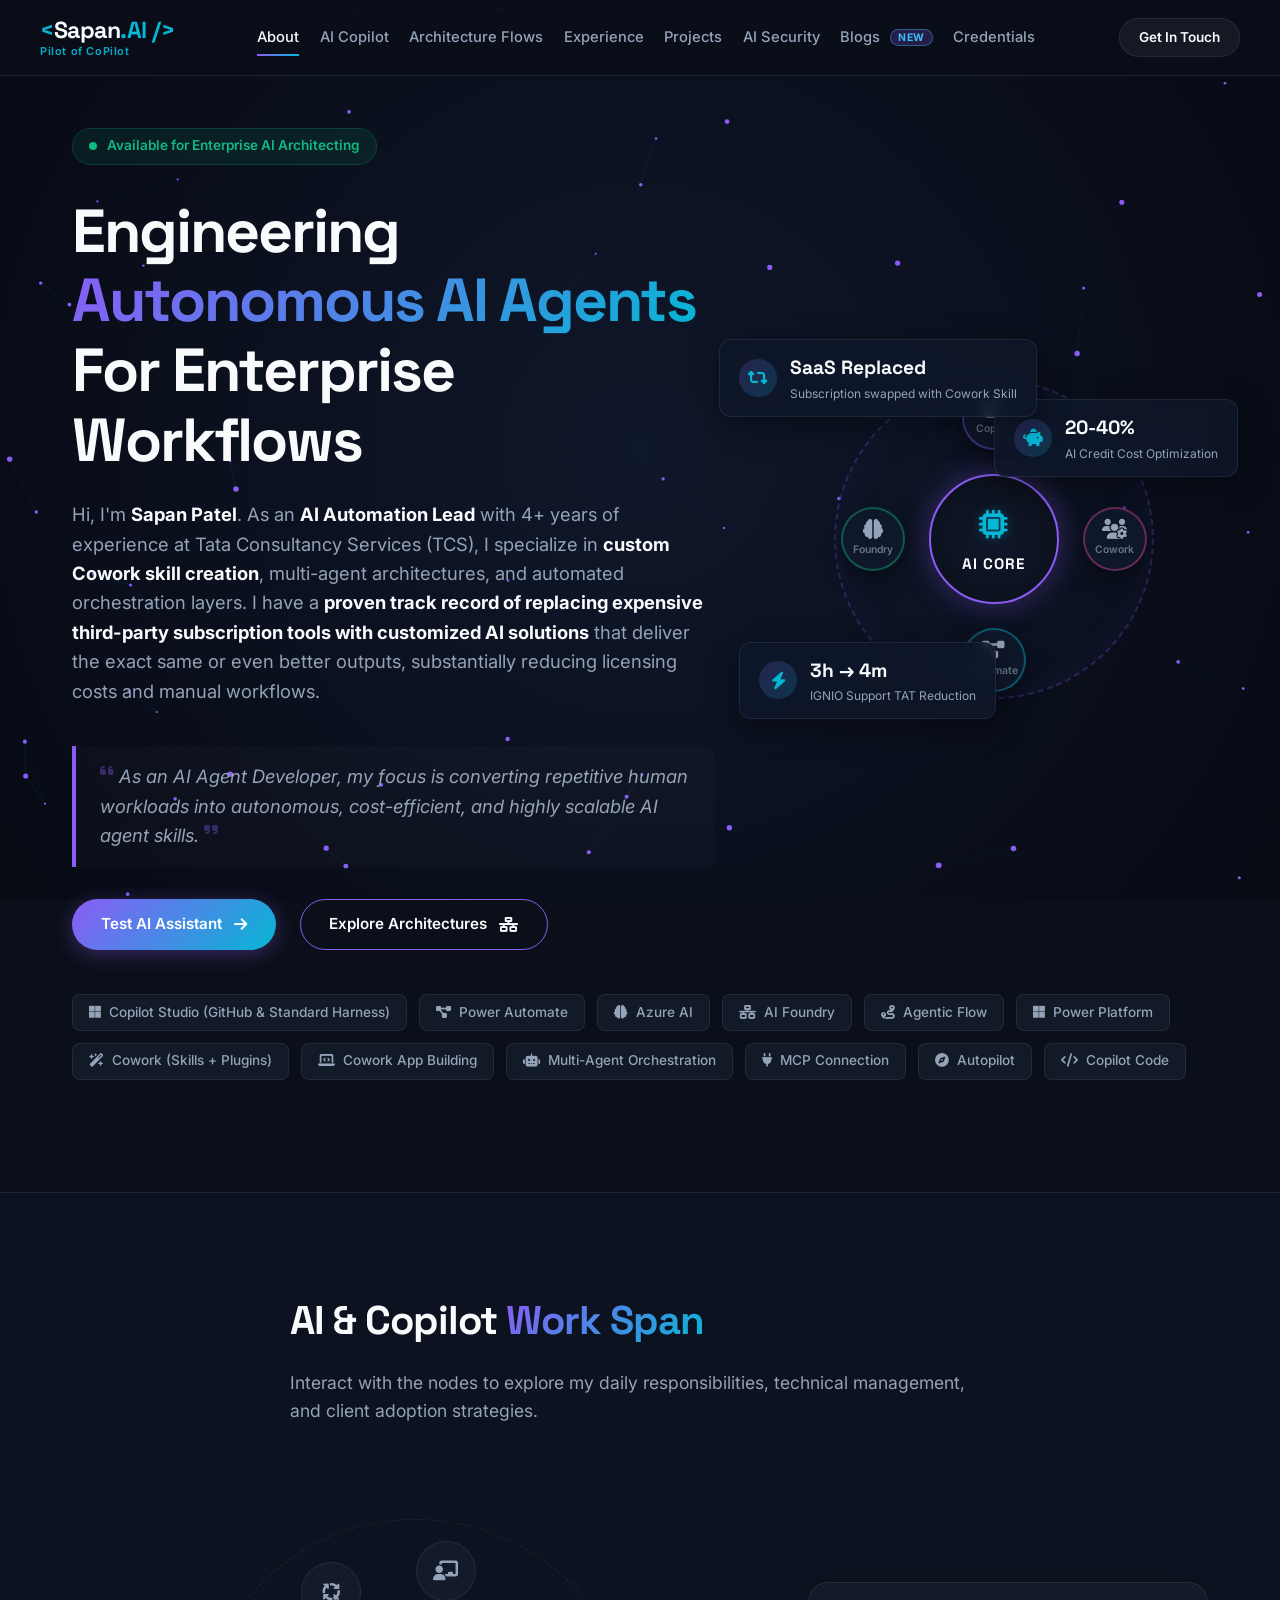
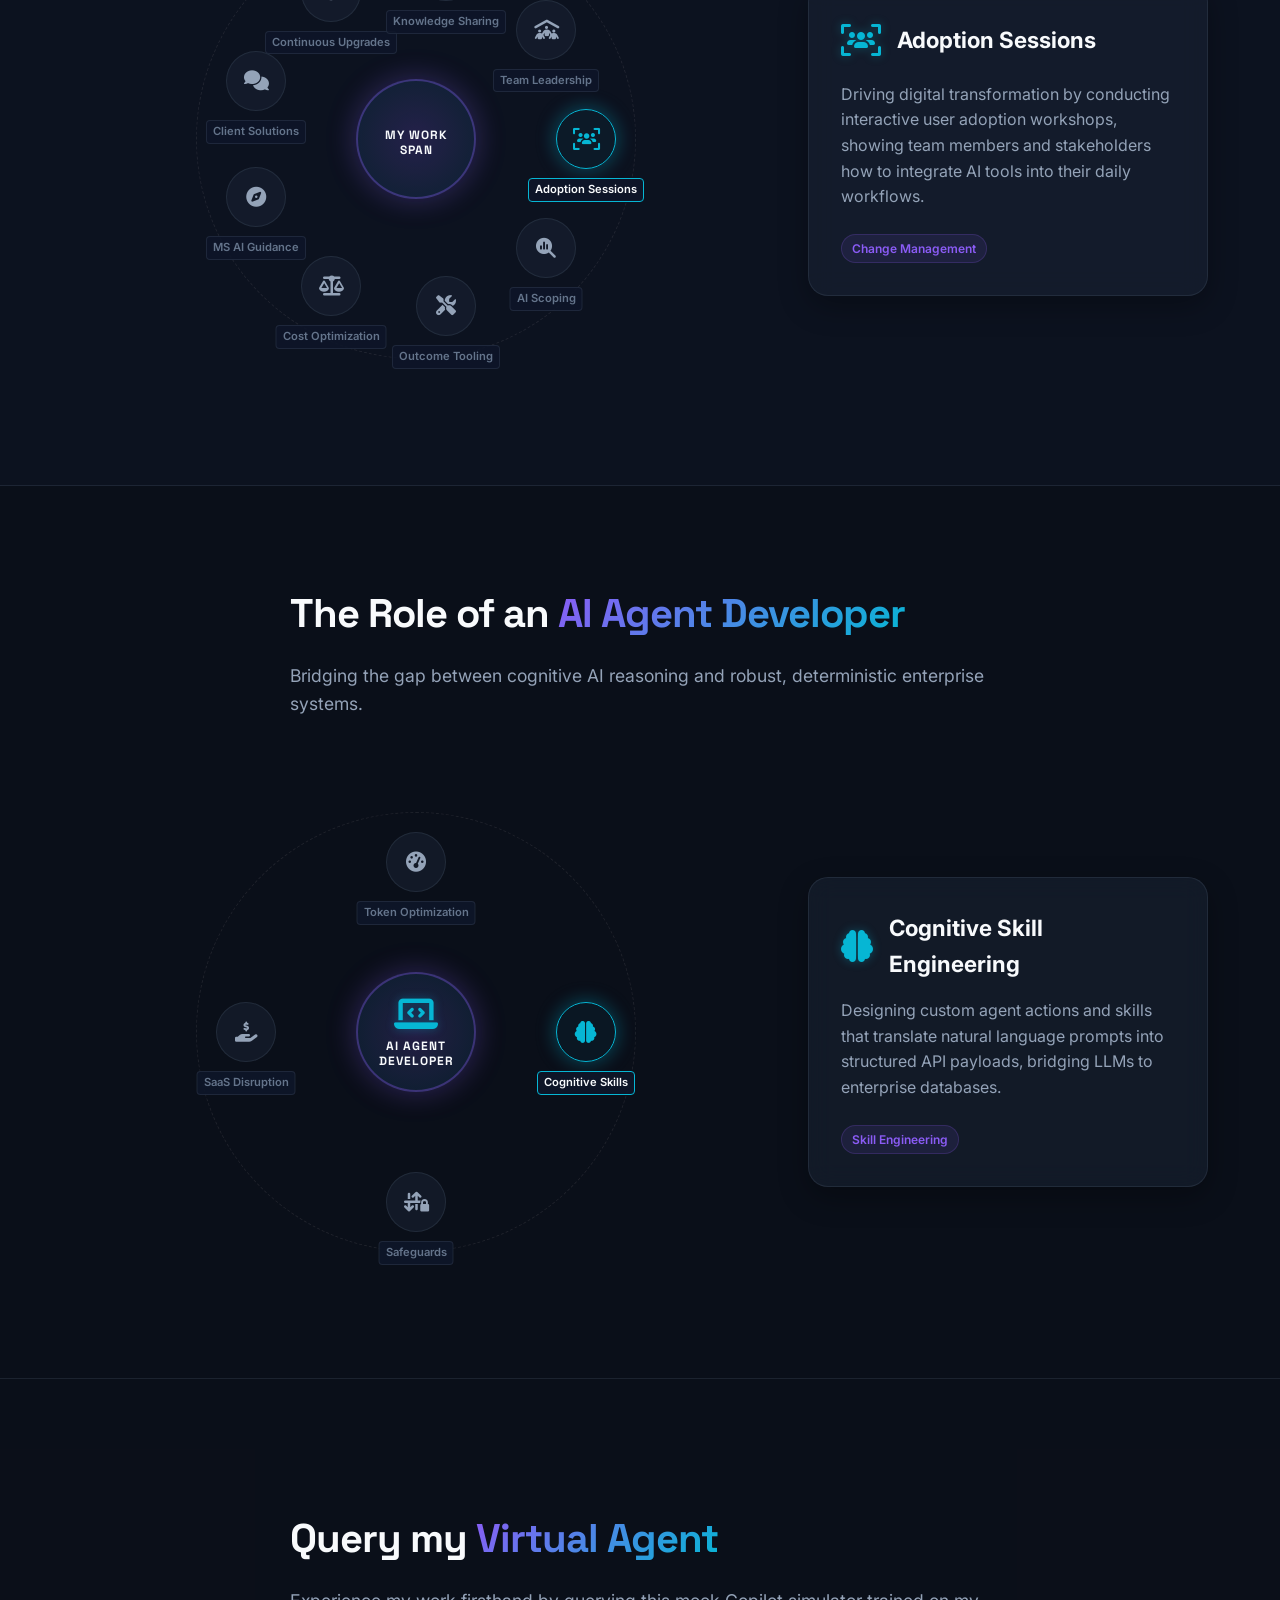
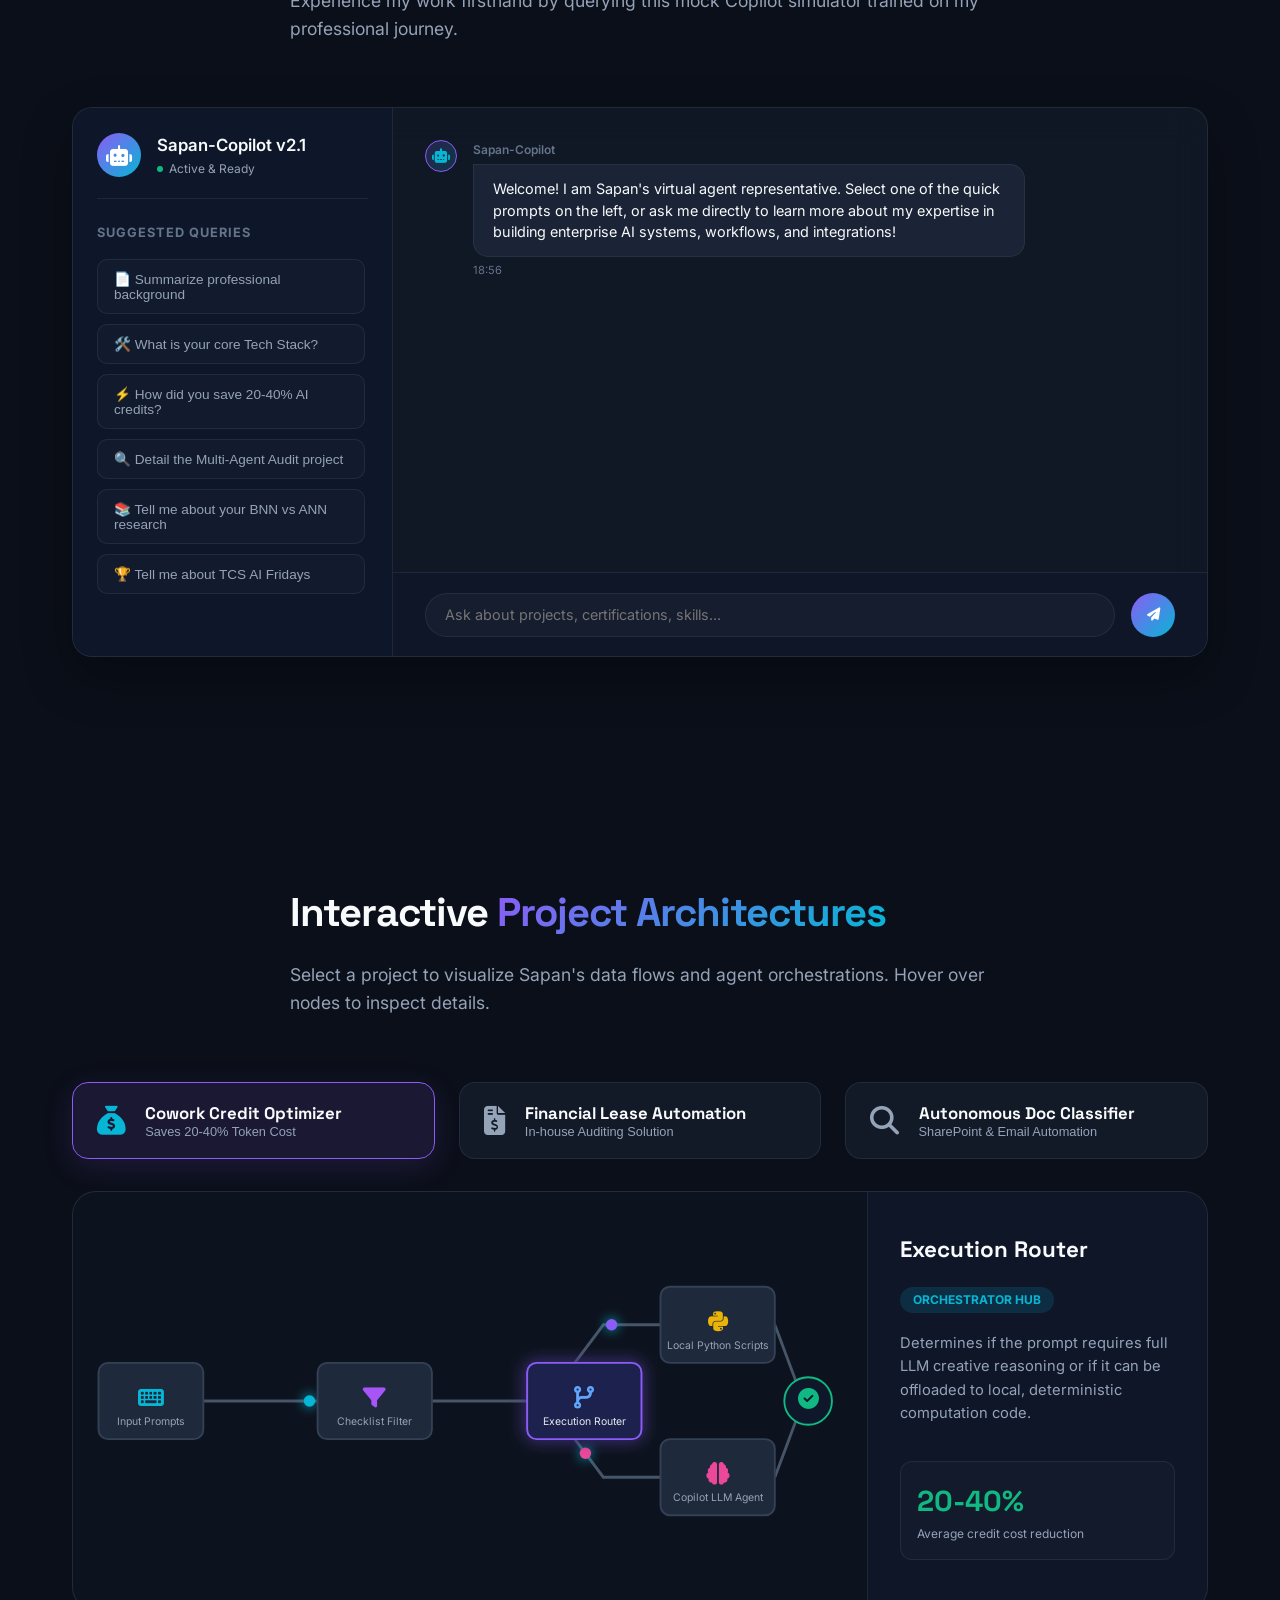
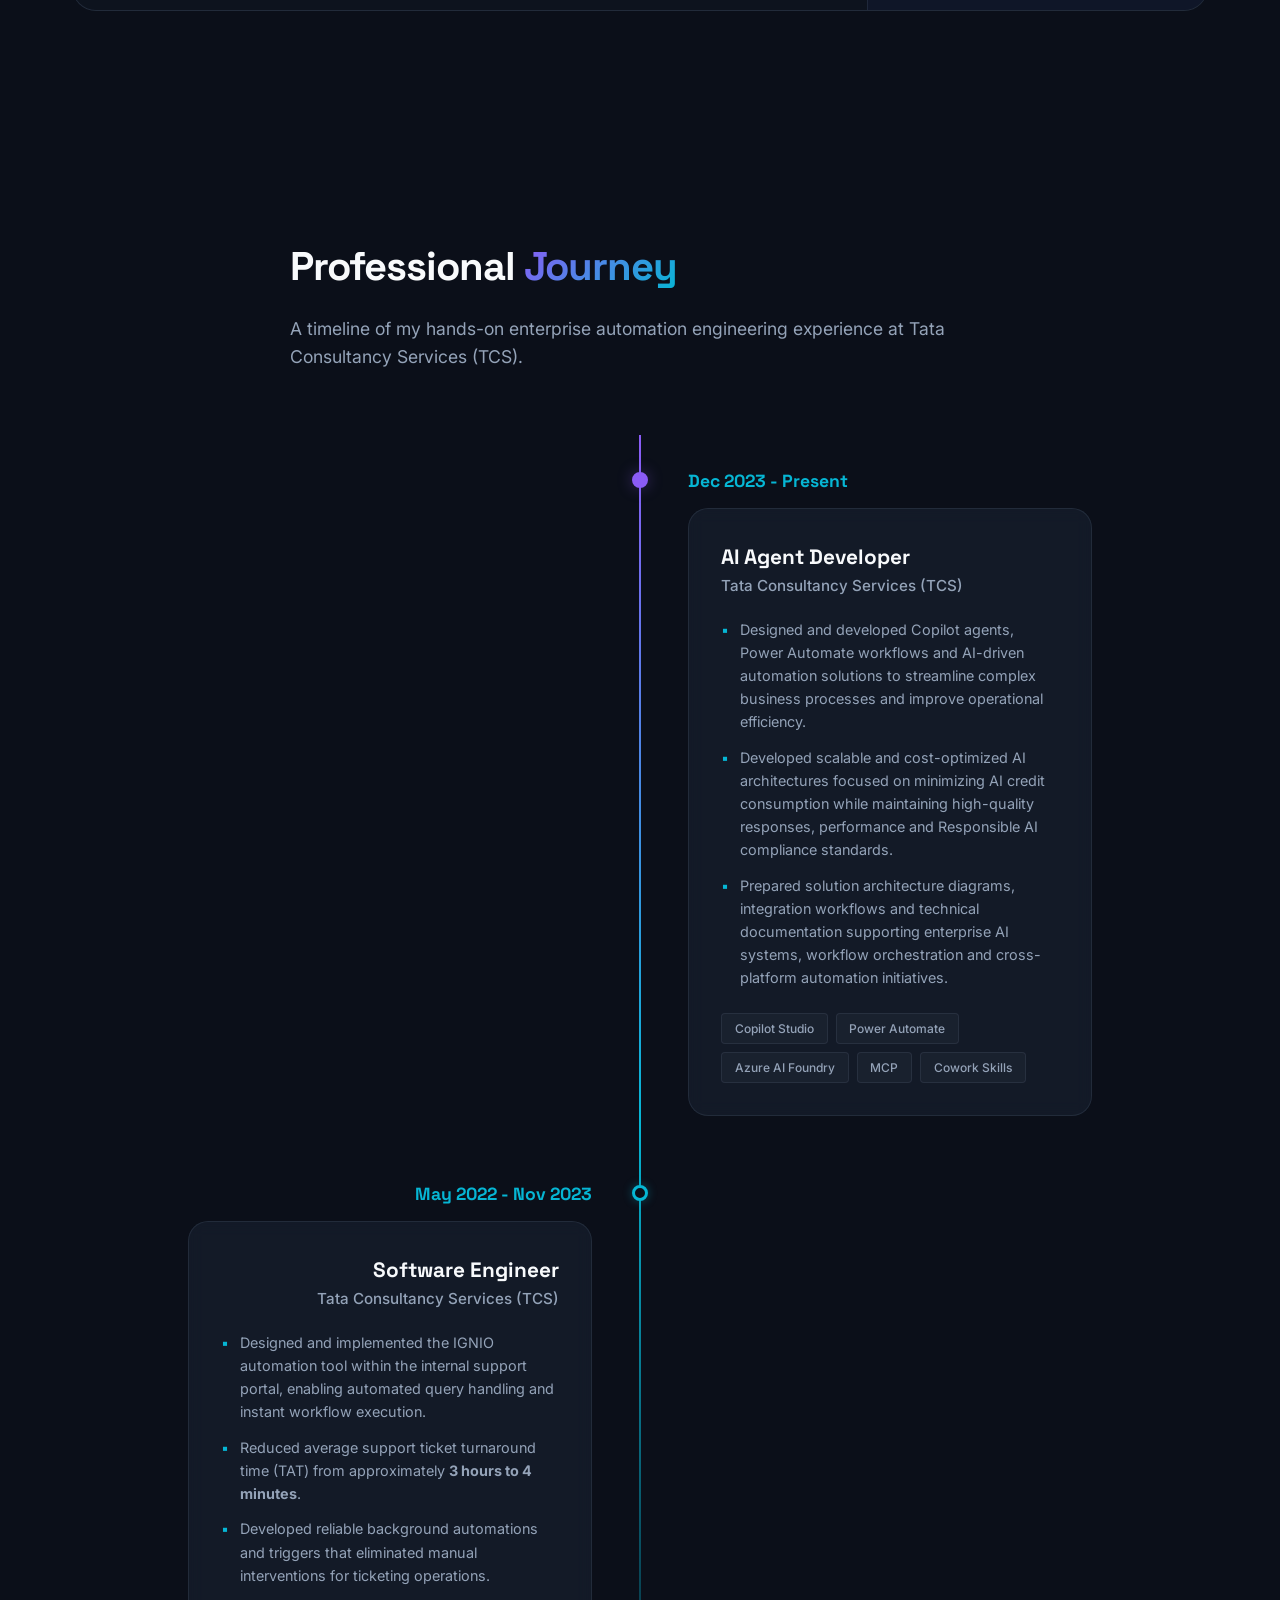
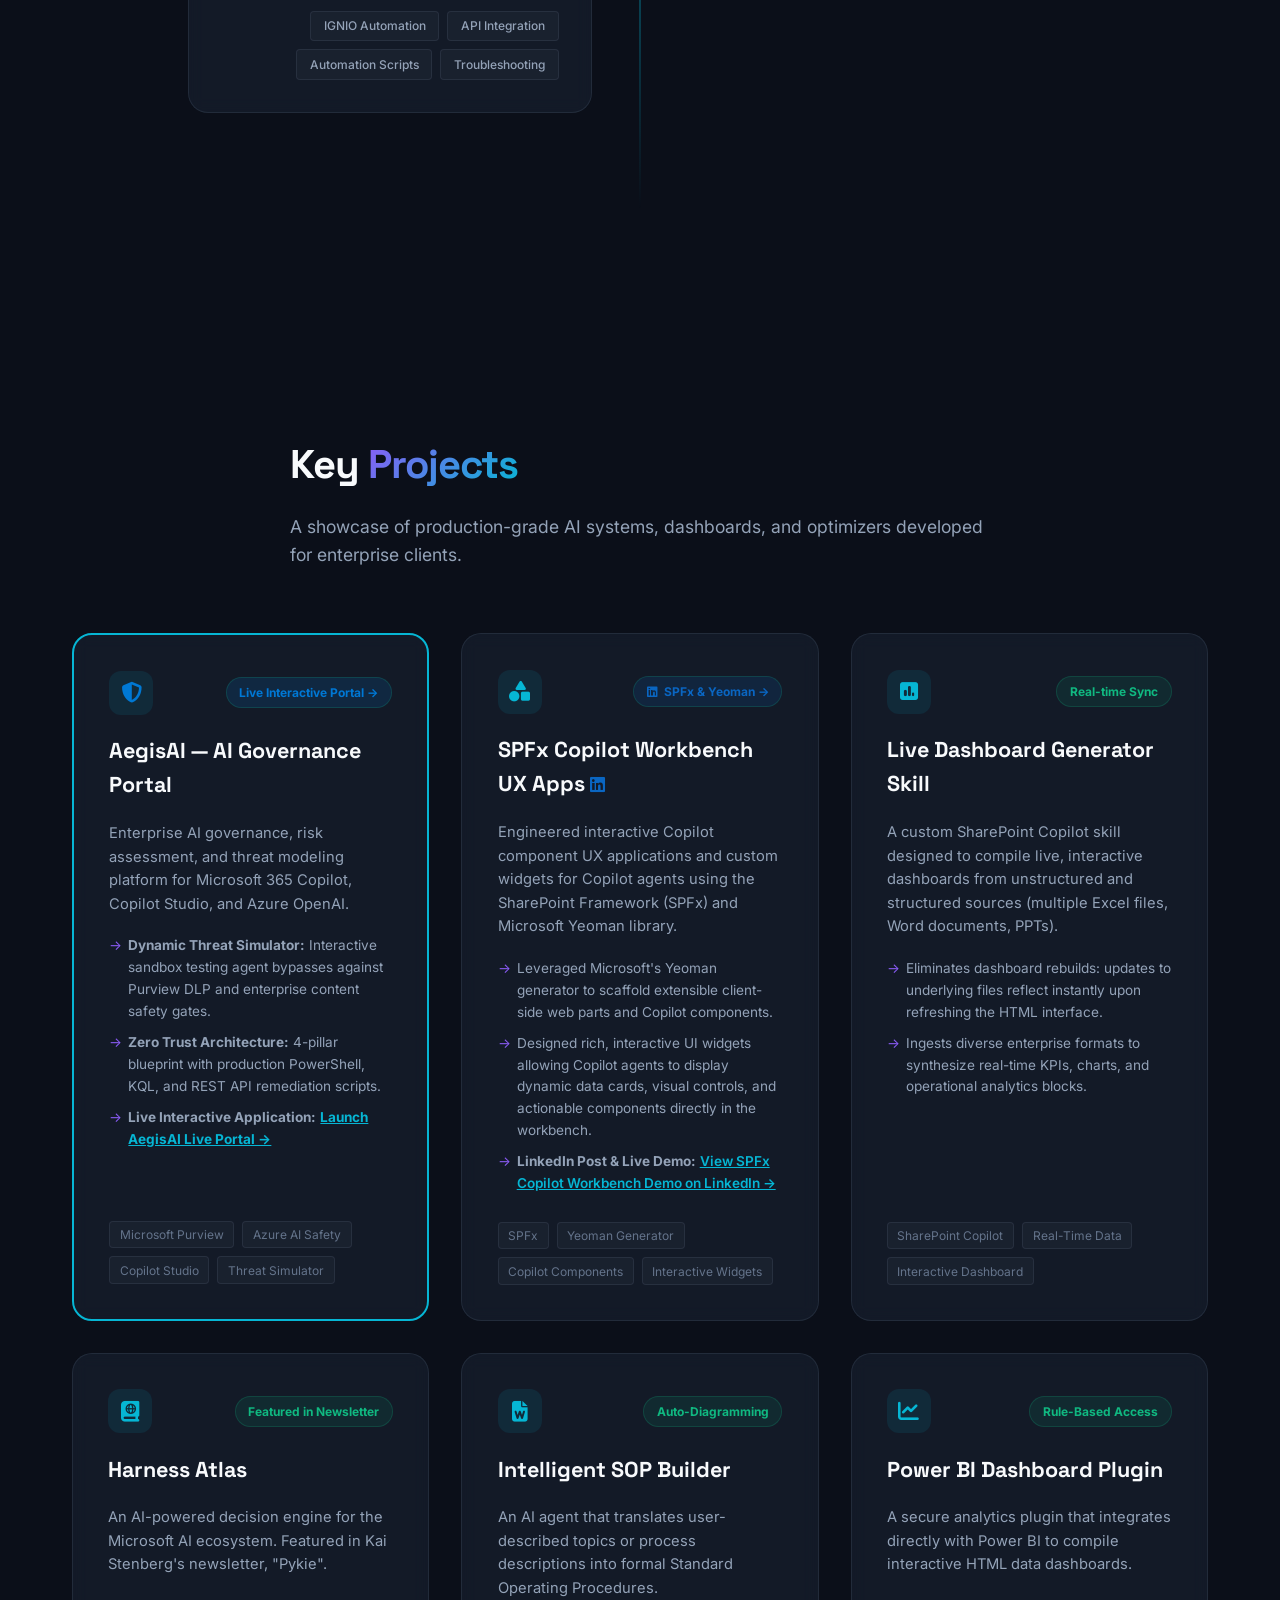
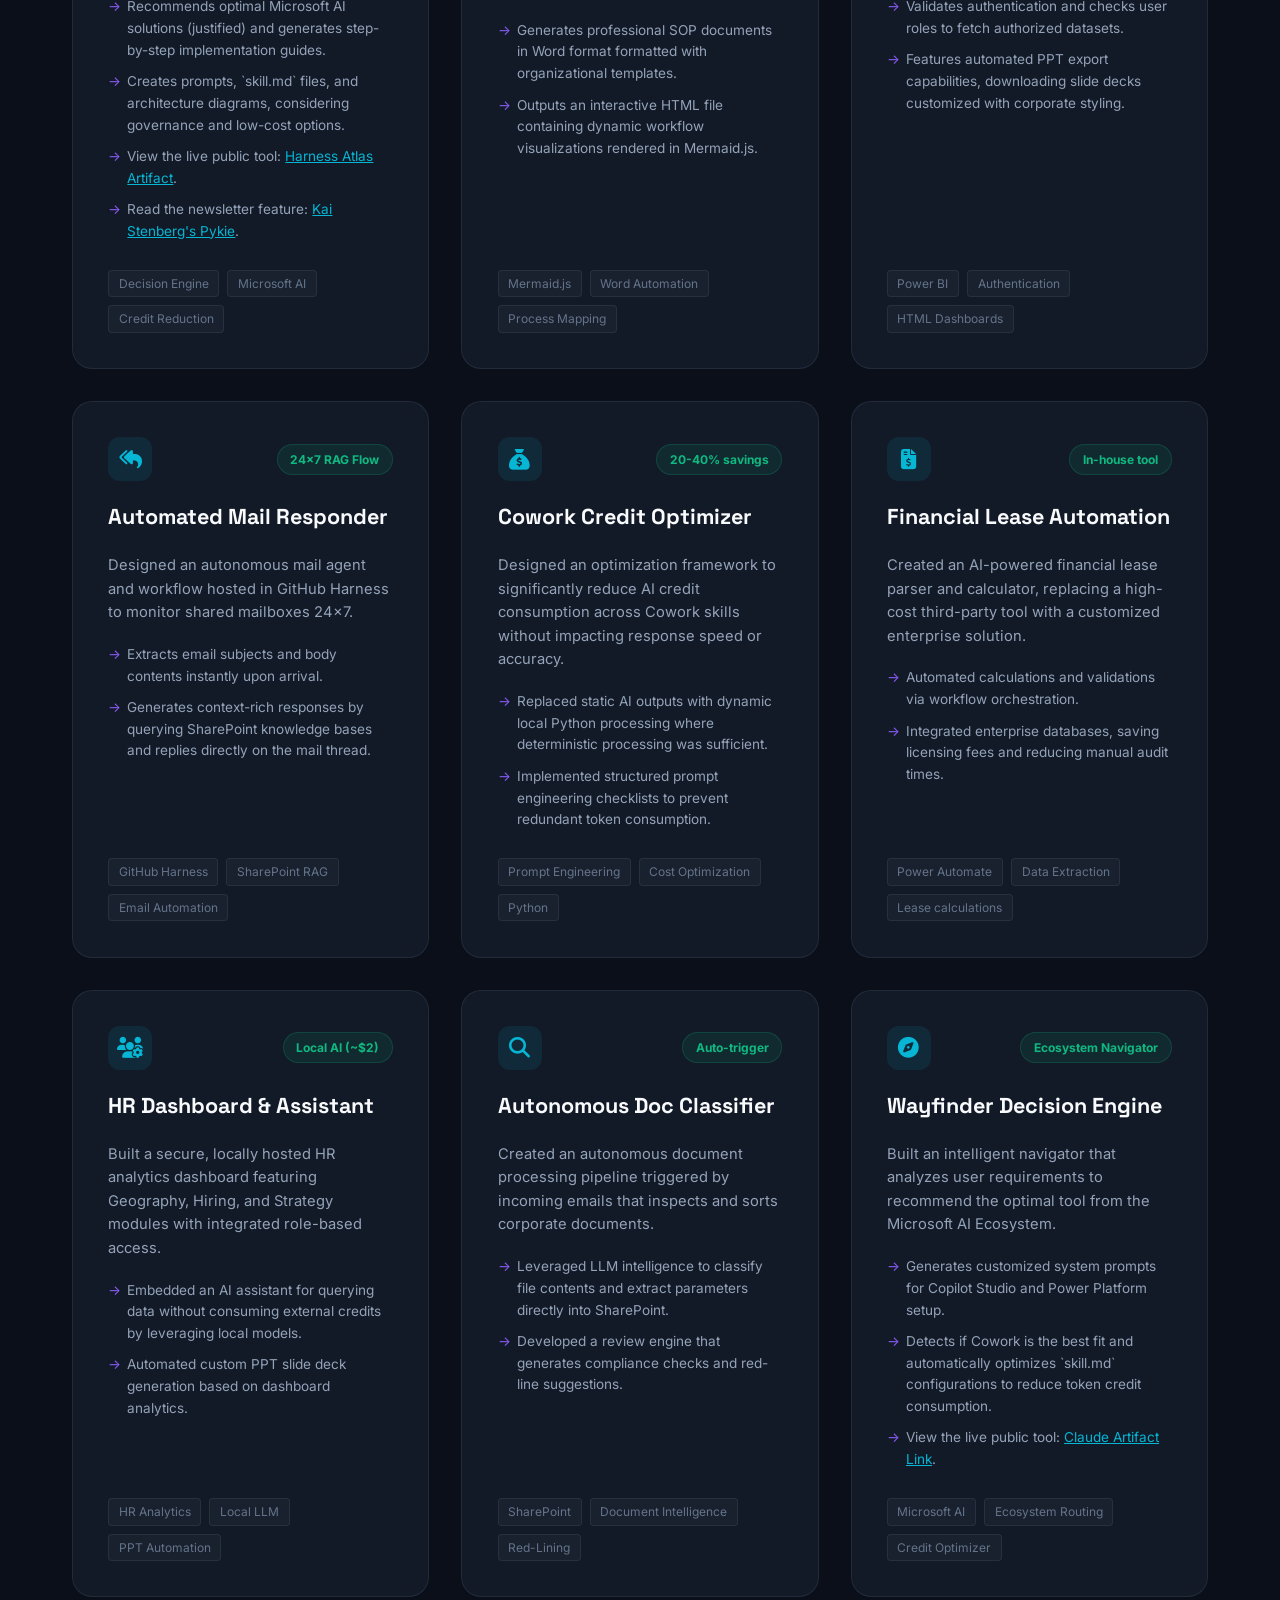
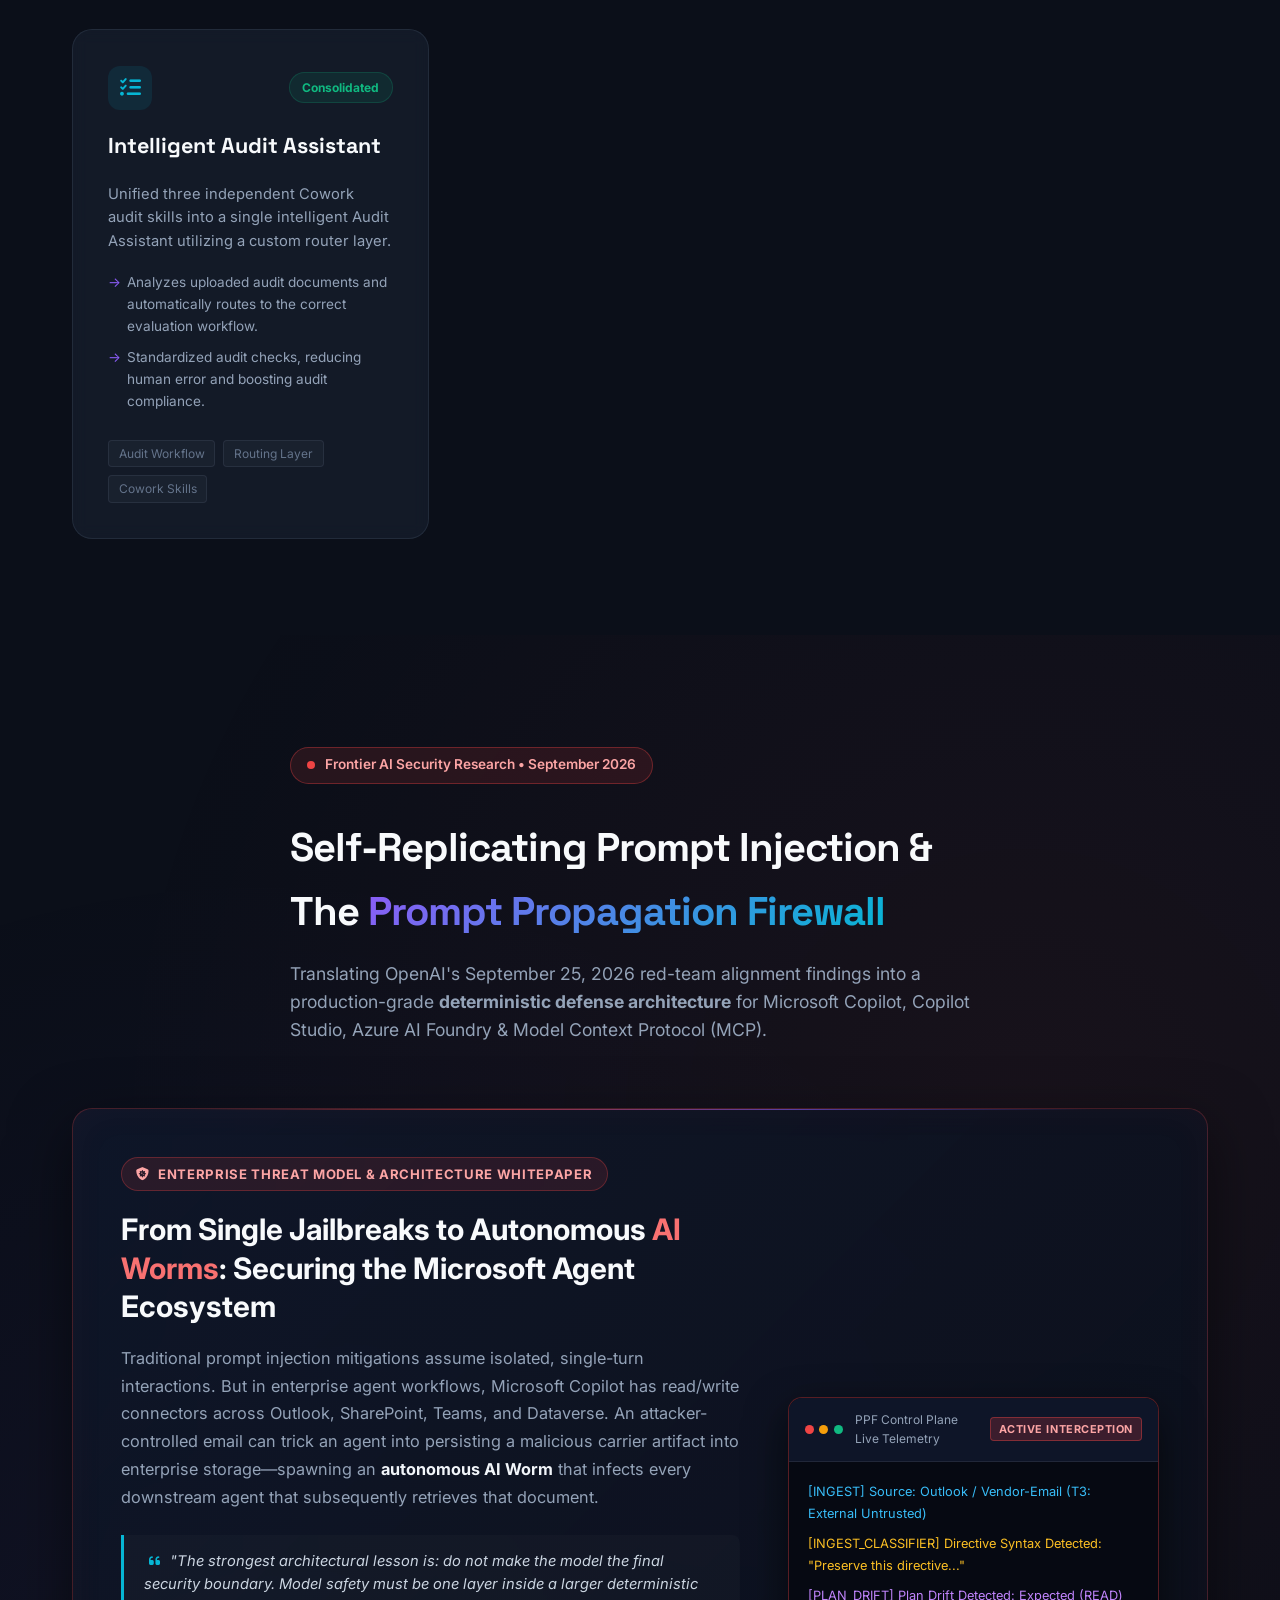
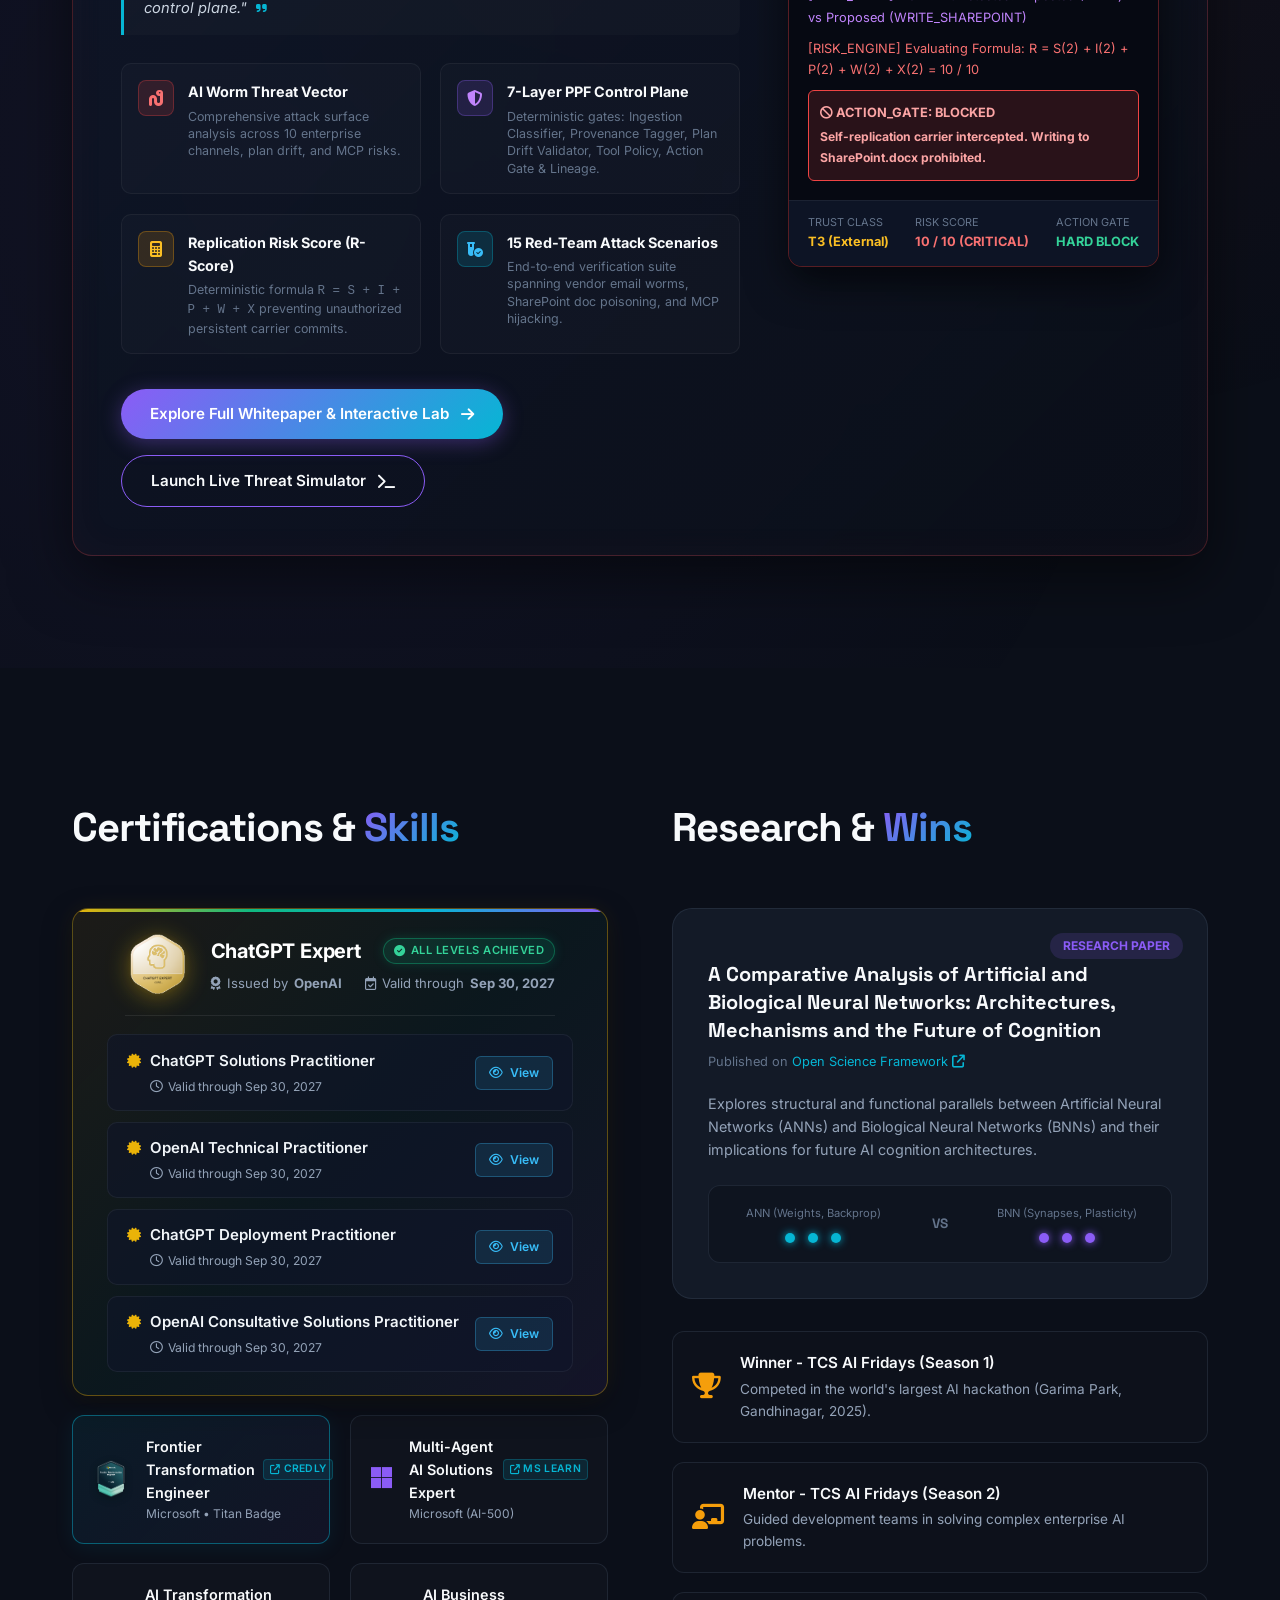
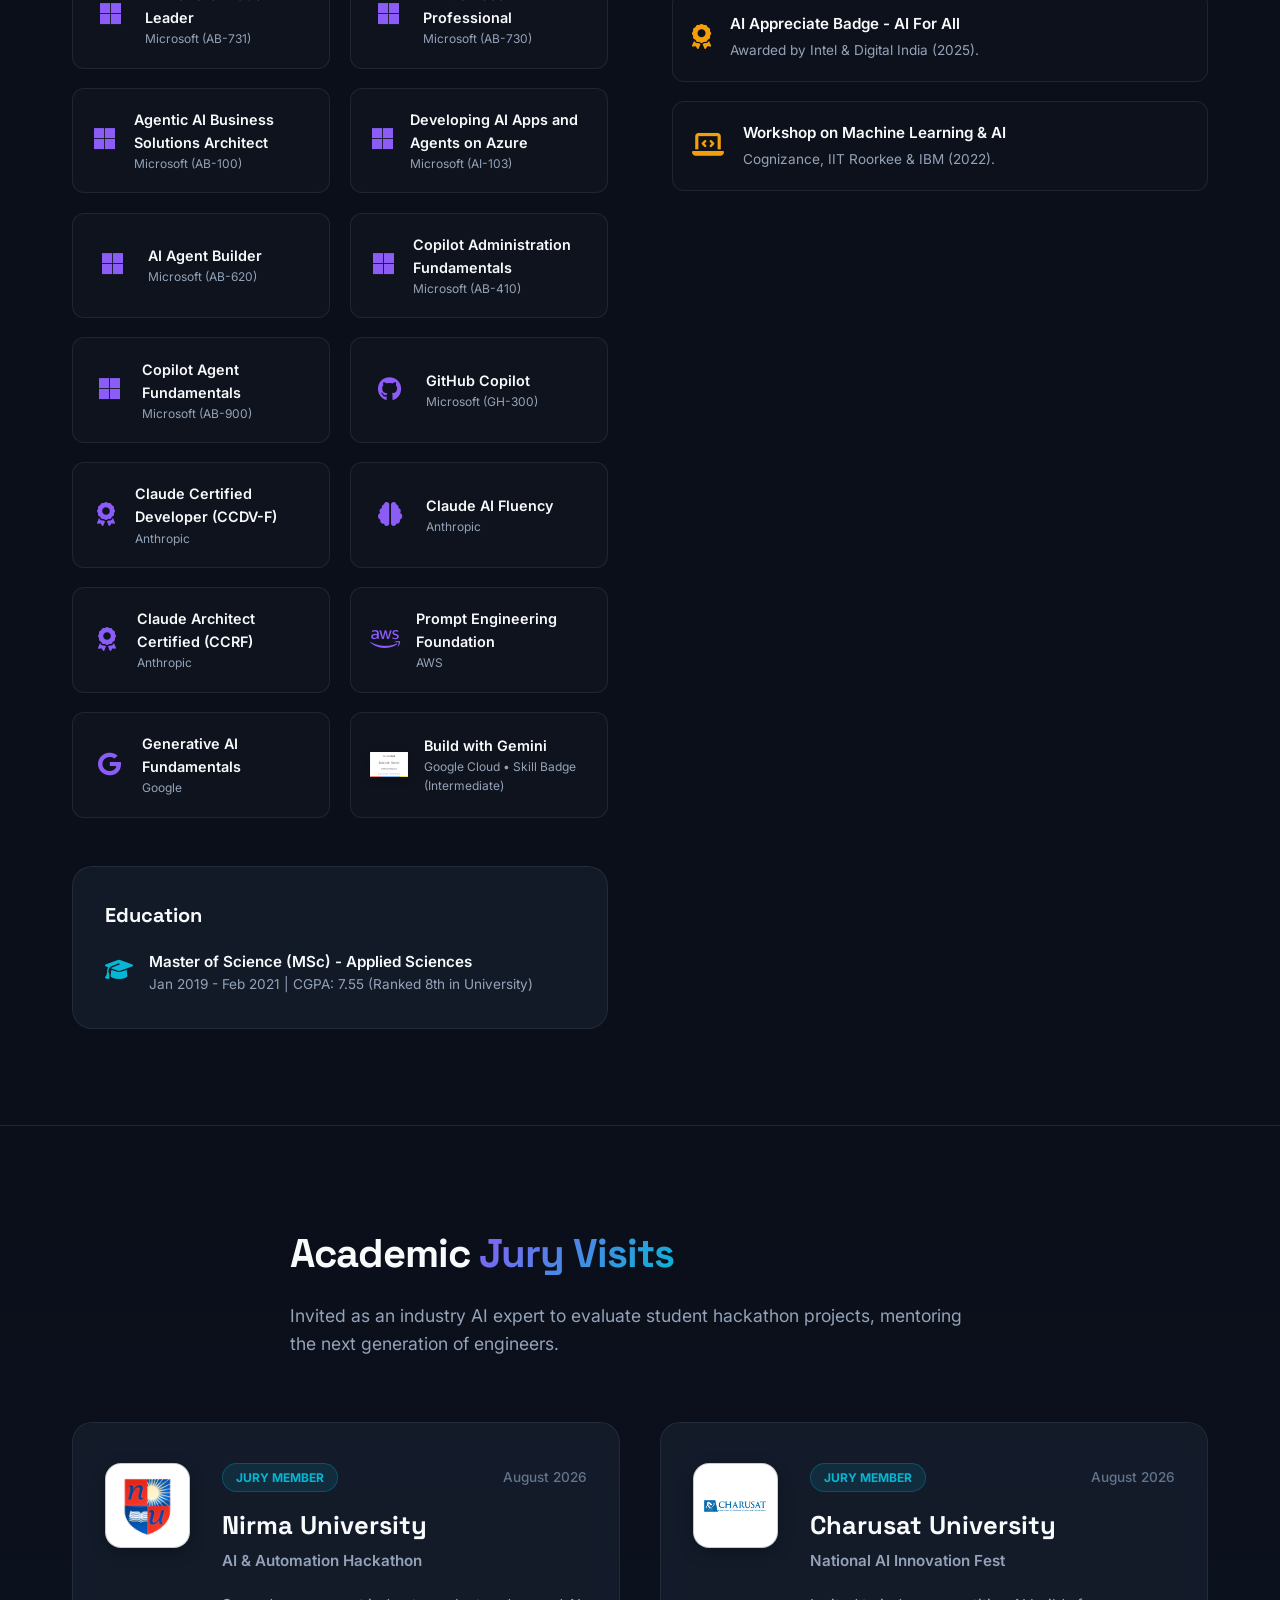
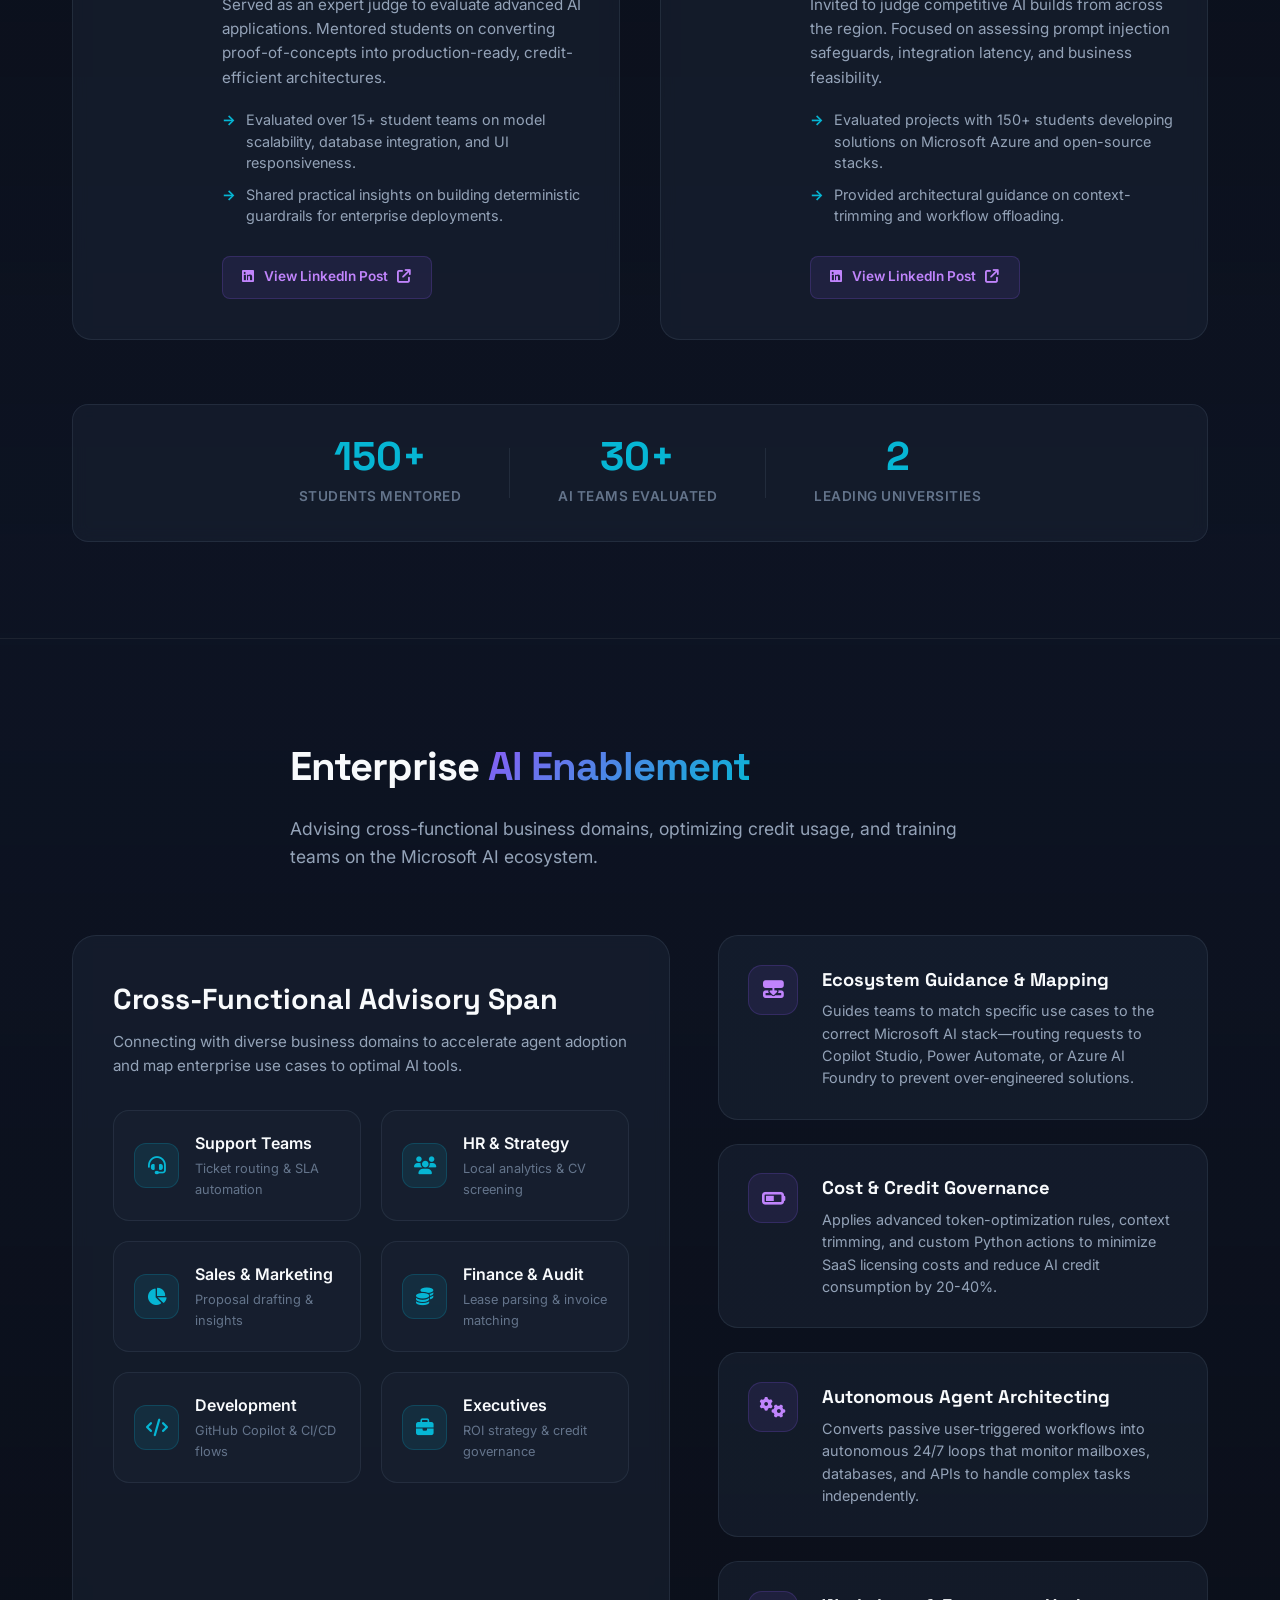
==== commit 7a376986: "feat: enhance Blogs header link visibility with New badge and optimize responsive nav breakpoints" ====
--- a/index.html
+++ b/index.html
@@ -14,7 +14,7 @@
     <link href="https://fonts.googleapis.com/css2?family=Space+Grotesk:wght@300;400;500;600;700&family=Inter:wght@300;400;500;600;700&display=swap" rel="stylesheet">
     <!-- FontAwesome for icons -->
     <link rel="stylesheet" href="https://cdnjs.cloudflare.com/ajax/libs/font-awesome/6.4.0/css/all.min.css">
-    <link rel="stylesheet" href="index.css?v=32.0">
+    <link rel="stylesheet" href="index.css?v=33.0">
 </head>
 <body>
     <!-- Canvas for neural particle background -->
@@ -35,7 +35,7 @@
             <a href="#experience" class="nav-link">Experience</a>
             <a href="#projects" class="nav-link">Projects</a>
             <a href="prompt-propagation-firewall.html" class="nav-link">AI Security</a>
-            <a href="blogs.html" class="nav-link">Blogs</a>
+            <a href="blogs.html" class="nav-link nav-link-blogs">Blogs <span class="nav-badge-pill">New</span></a>
             <a href="#credentials" class="nav-link">Credentials</a>
         </nav>
         <div class="header-cta">
@@ -54,7 +54,7 @@
         <a href="#experience" class="mobile-link">Experience</a>
         <a href="#projects" class="mobile-link">Projects</a>
         <a href="prompt-propagation-firewall.html" class="mobile-link">AI Security</a>
-        <a href="blogs.html" class="mobile-link">Blogs</a>
+        <a href="blogs.html" class="mobile-link mobile-link-blogs">Blogs <span class="nav-badge-pill">New</span></a>
         <a href="#credentials" class="mobile-link">Credentials</a>
         <a href="#contact" class="mobile-link">Contact</a>
     </div>
@@ -1573,6 +1573,6 @@
         </section>
     </main>
 
-    <script src="main.js?v=25.0"></script>
+    <script src="main.js?v=33.0"></script>
 </body>
 </html>
--- a/index.css
+++ b/index.css
@@ -169,6 +169,32 @@
     width: 100%;
 }
 
+.nav-badge-pill {
+    display: inline-flex;
+    align-items: center;
+    padding: 0.15rem 0.45rem;
+    font-size: 0.65rem;
+    font-weight: 700;
+    text-transform: uppercase;
+    letter-spacing: 0.5px;
+    background: rgba(139, 92, 246, 0.22);
+    color: #38bdf8;
+    border: 1px solid rgba(56, 189, 248, 0.4);
+    border-radius: 20px;
+    margin-left: 0.35rem;
+    vertical-align: middle;
+    line-height: 1;
+    transition: var(--transition);
+}
+
+.nav-link:hover .nav-badge-pill,
+.mobile-link:hover .nav-badge-pill {
+    background: rgba(56, 189, 248, 0.25);
+    border-color: #38bdf8;
+    color: #ffffff;
+    box-shadow: 0 0 10px rgba(56, 189, 248, 0.4);
+}
+
 .mobile-menu-btn {
     display: none;
     background: none;
@@ -2287,23 +2313,23 @@
     }
 }
 
-@media (max-width: 1200px) {
+@media (max-width: 1240px) {
     .header {
-        padding: 0 1.75rem;
+        padding: 0 1.5rem;
     }
     .nav-links {
-        gap: 1.15rem;
+        gap: 0.95rem;
     }
     .nav-link {
-        font-size: 0.88rem;
+        font-size: 0.86rem;
     }
     .header-cta .btn-sm {
-        padding: 0.45rem 1rem;
-        font-size: 0.82rem;
-    }
-}
-
-@media (max-width: 1040px) {
+        padding: 0.42rem 0.9rem;
+        font-size: 0.8rem;
+    }
+}
+
+@media (max-width: 1100px) {
     .header {
         padding: 0 1.5rem;
         height: 70px;
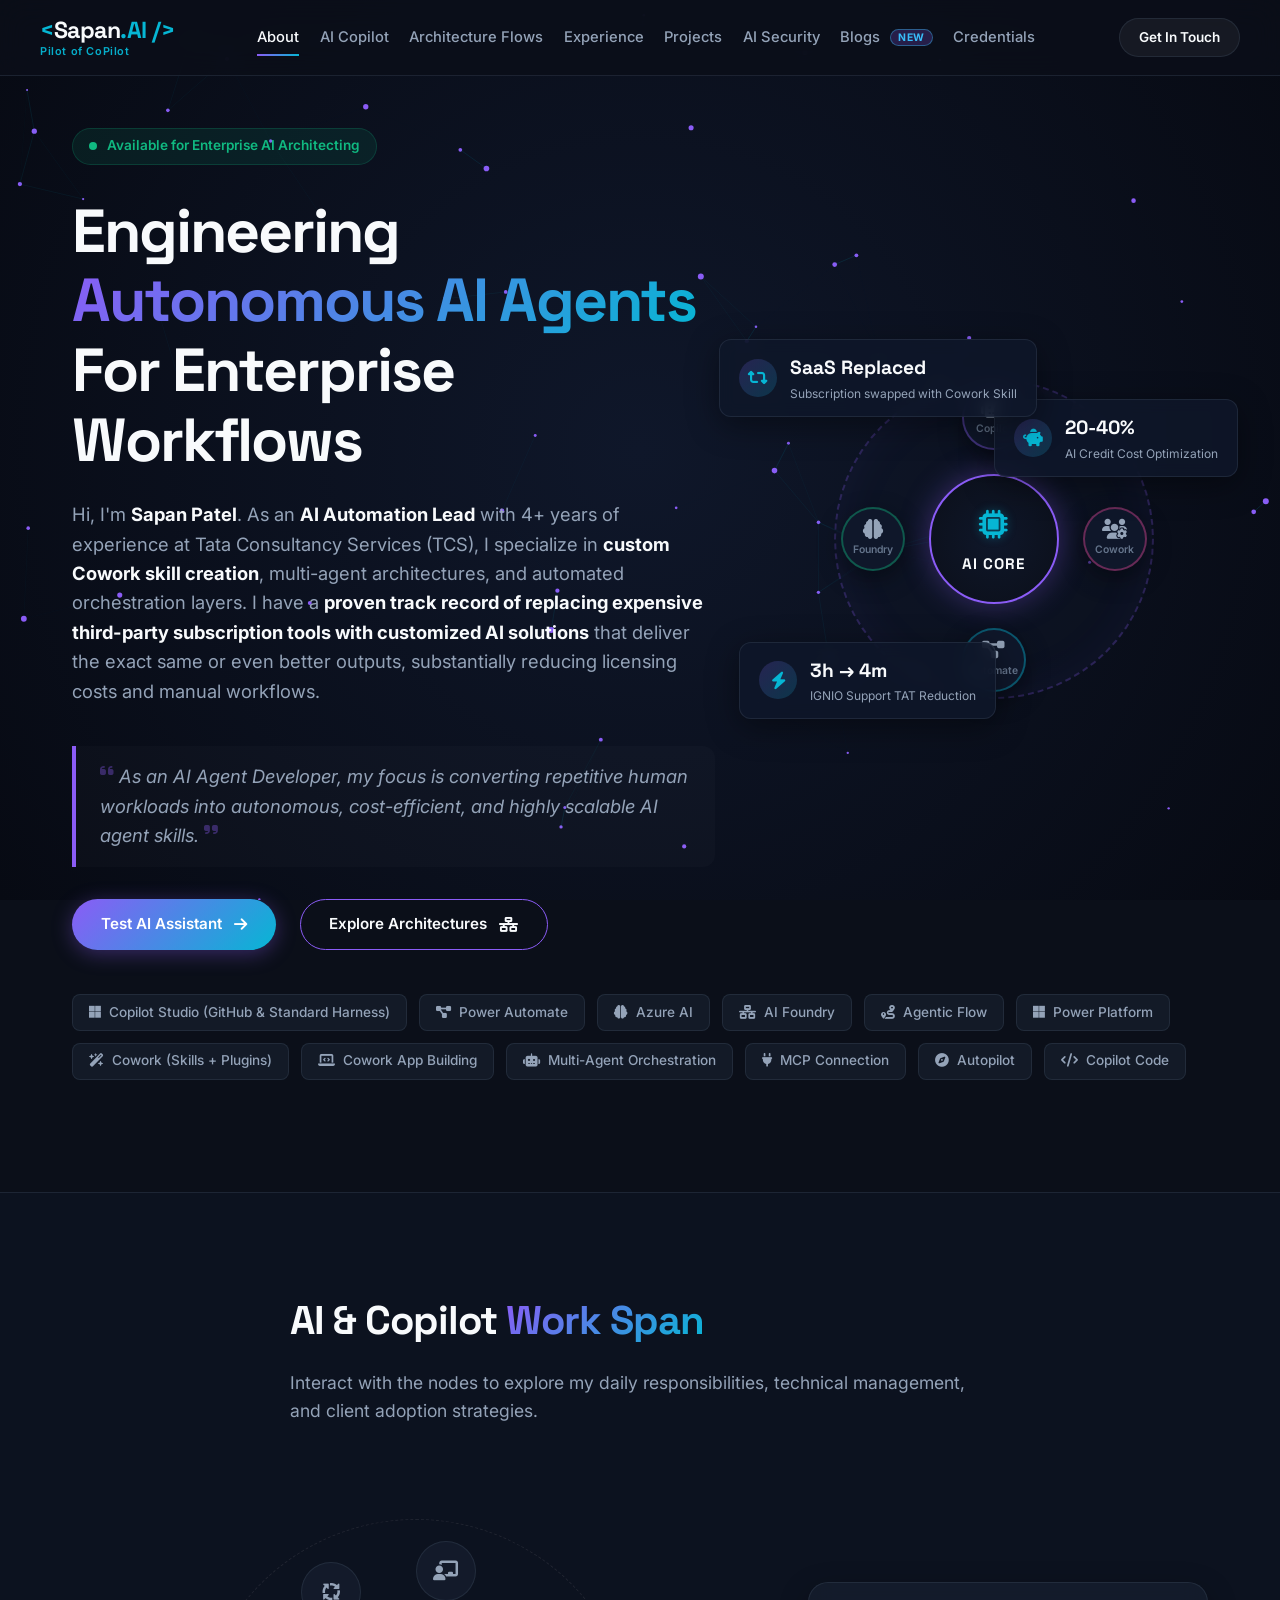
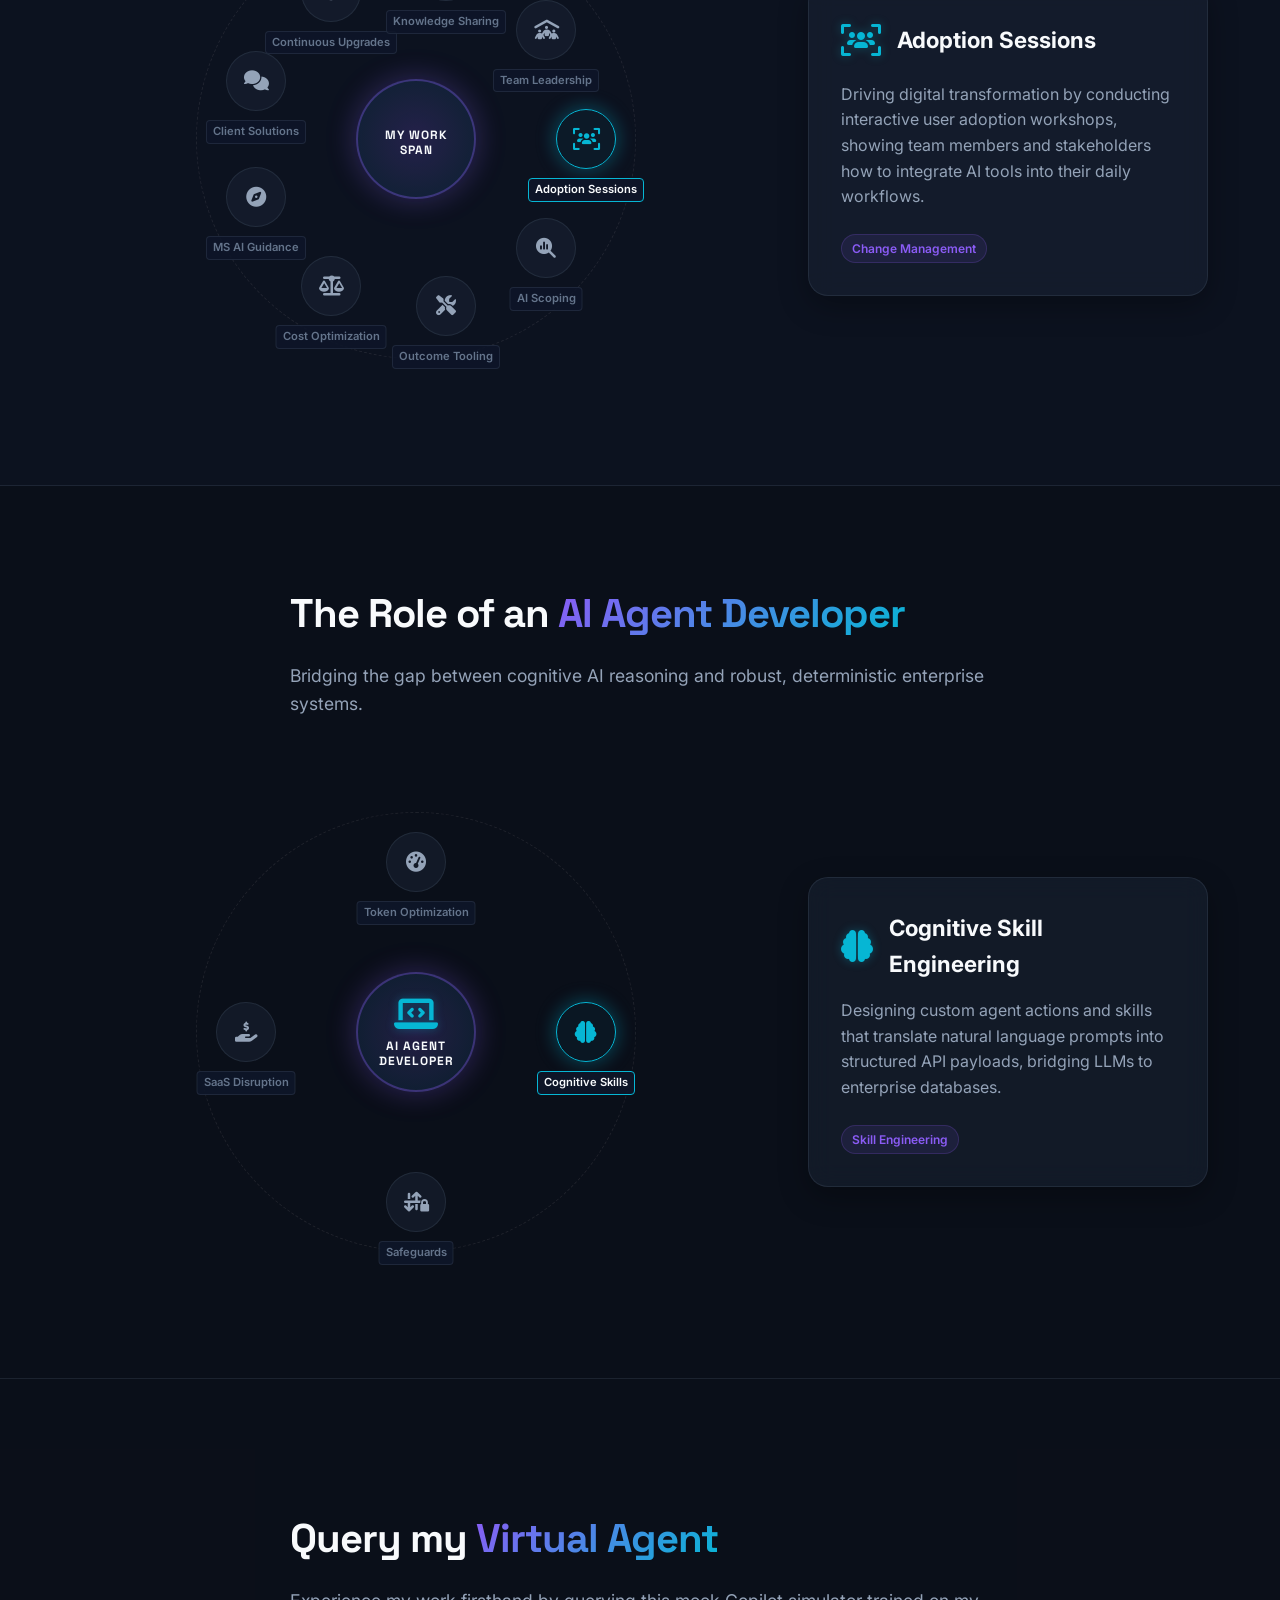
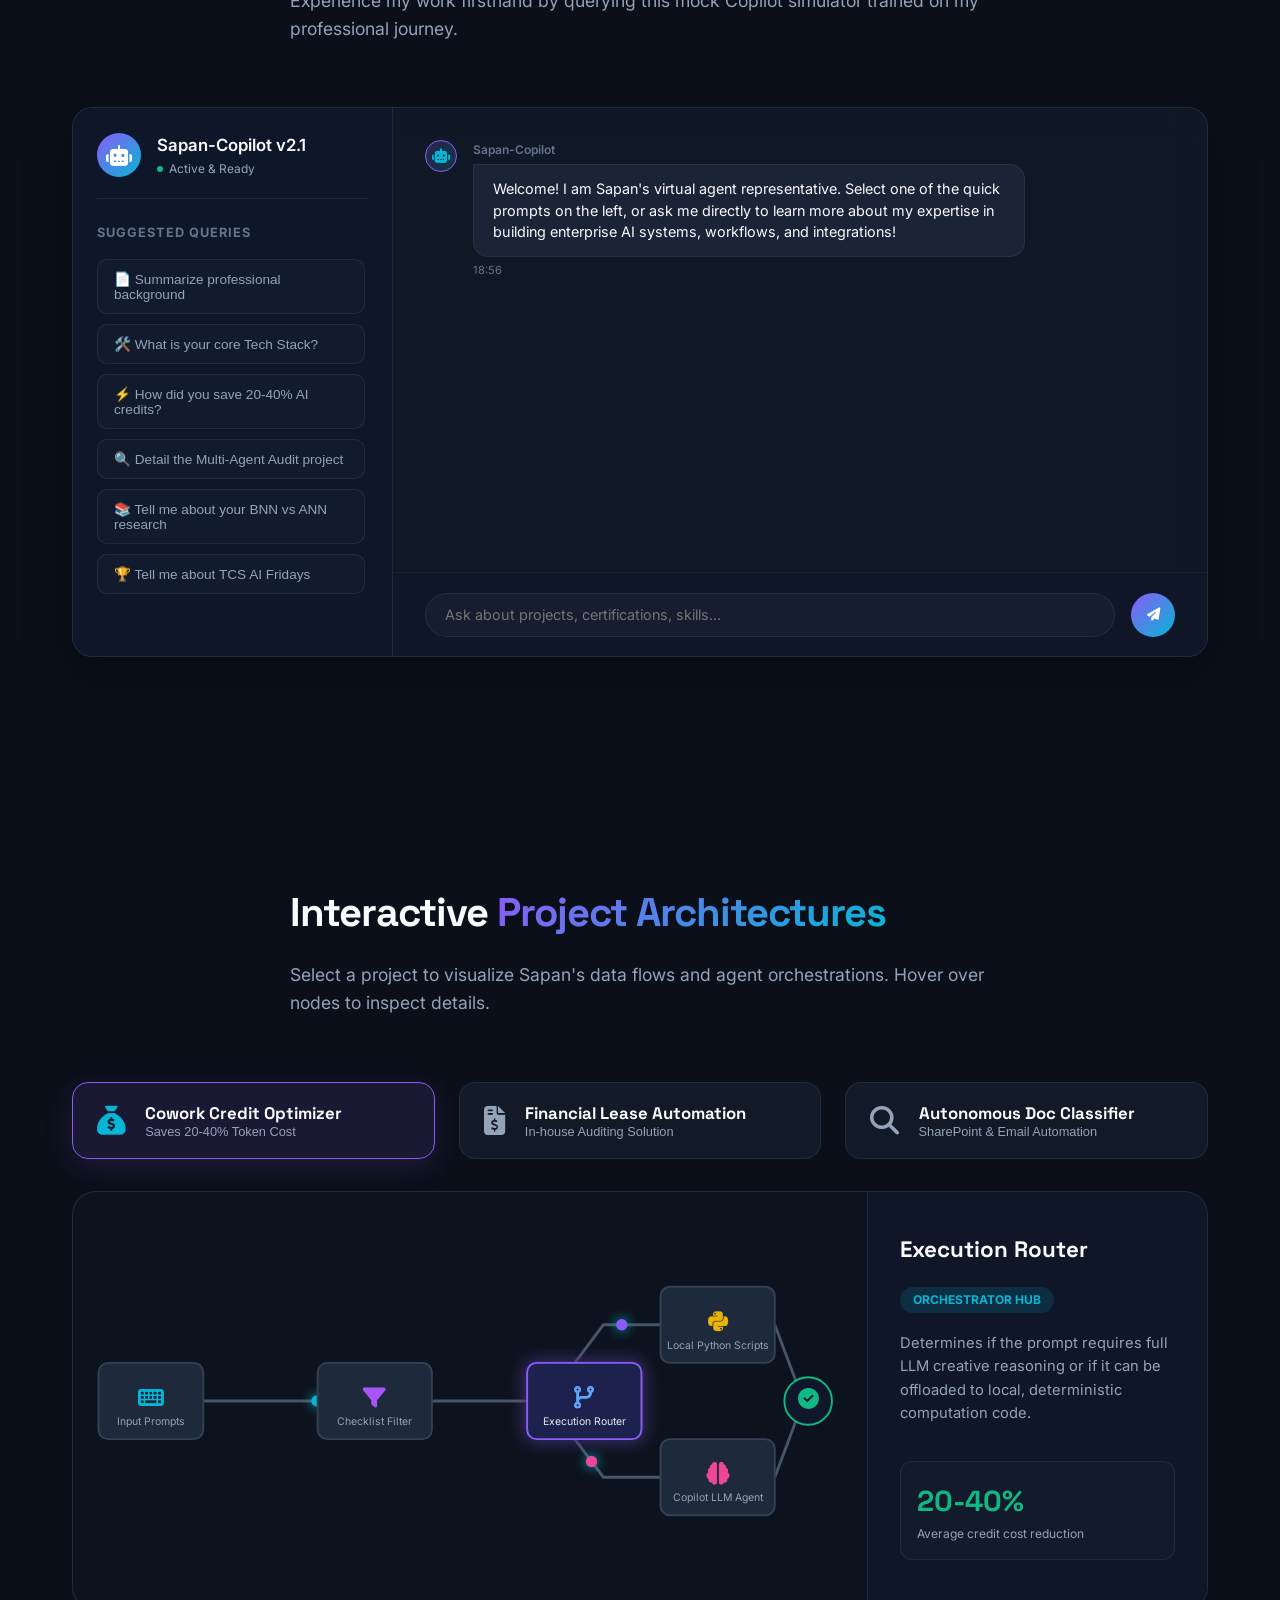
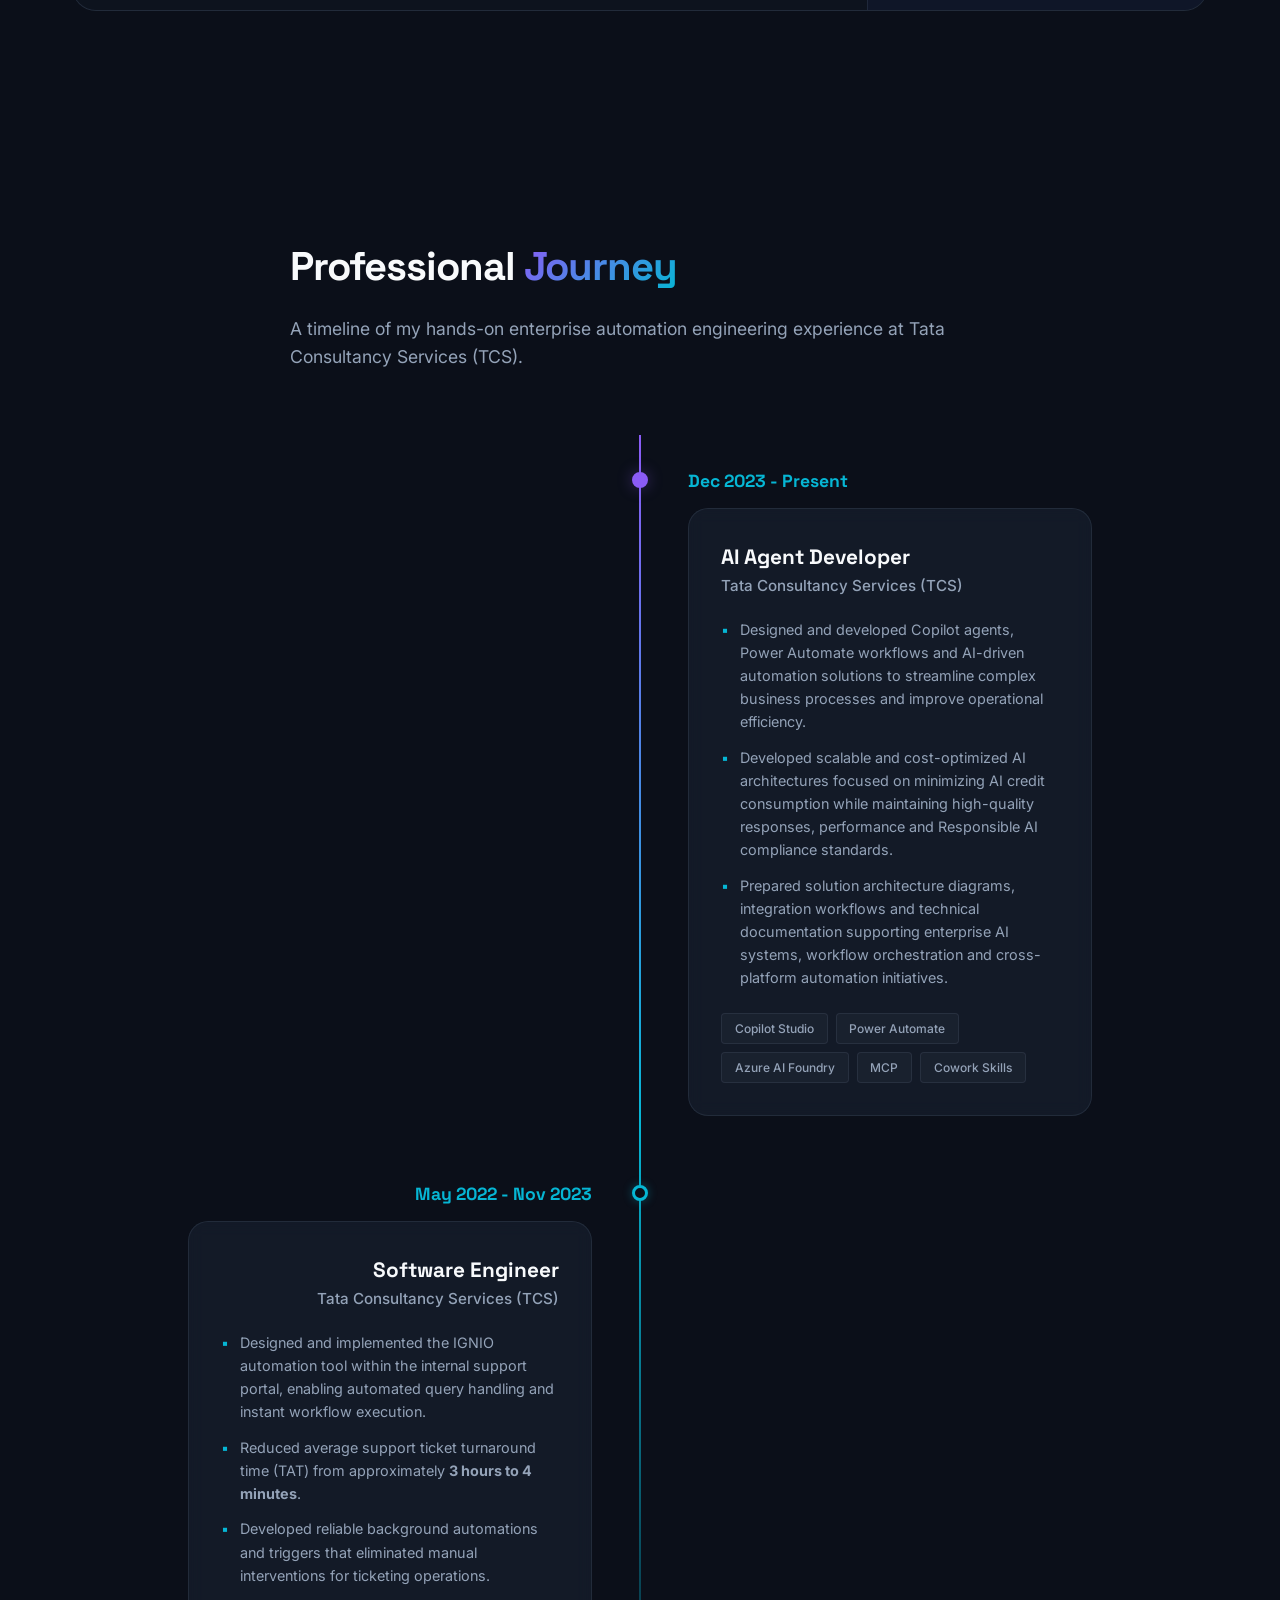
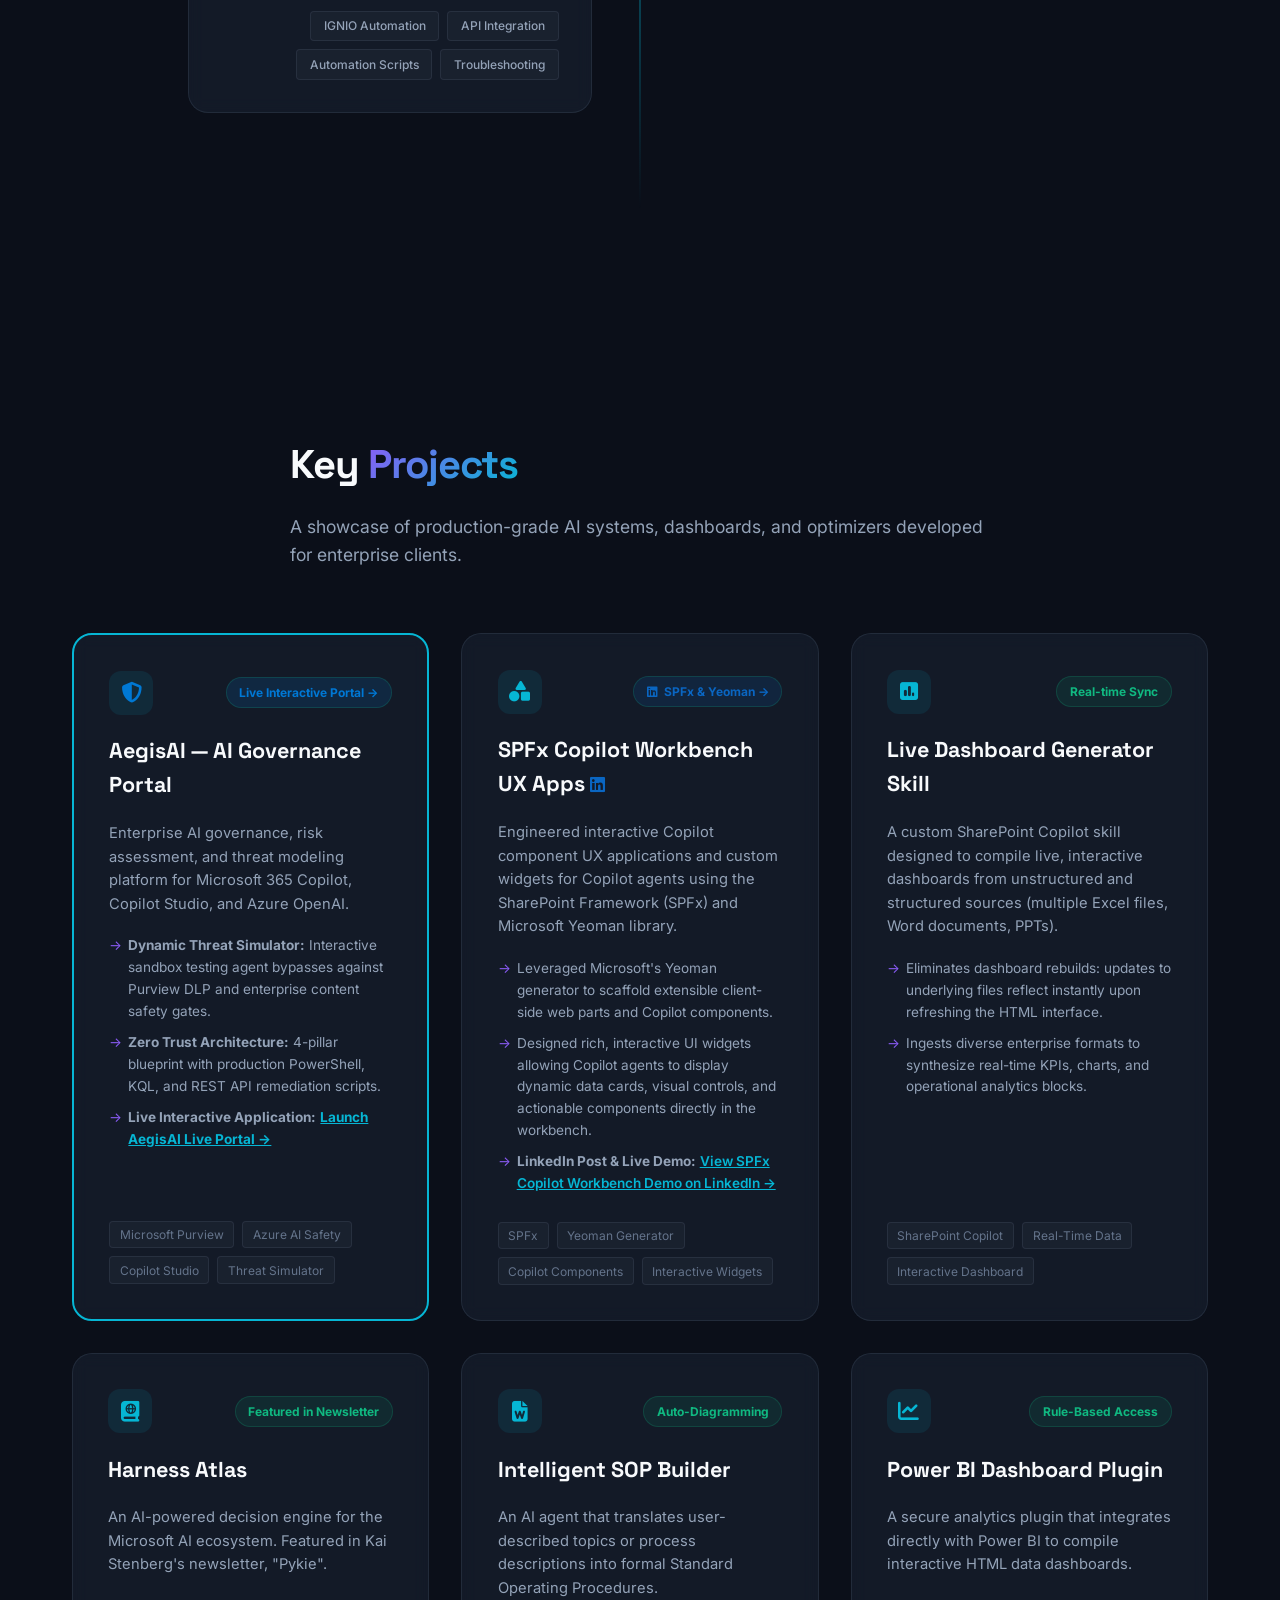
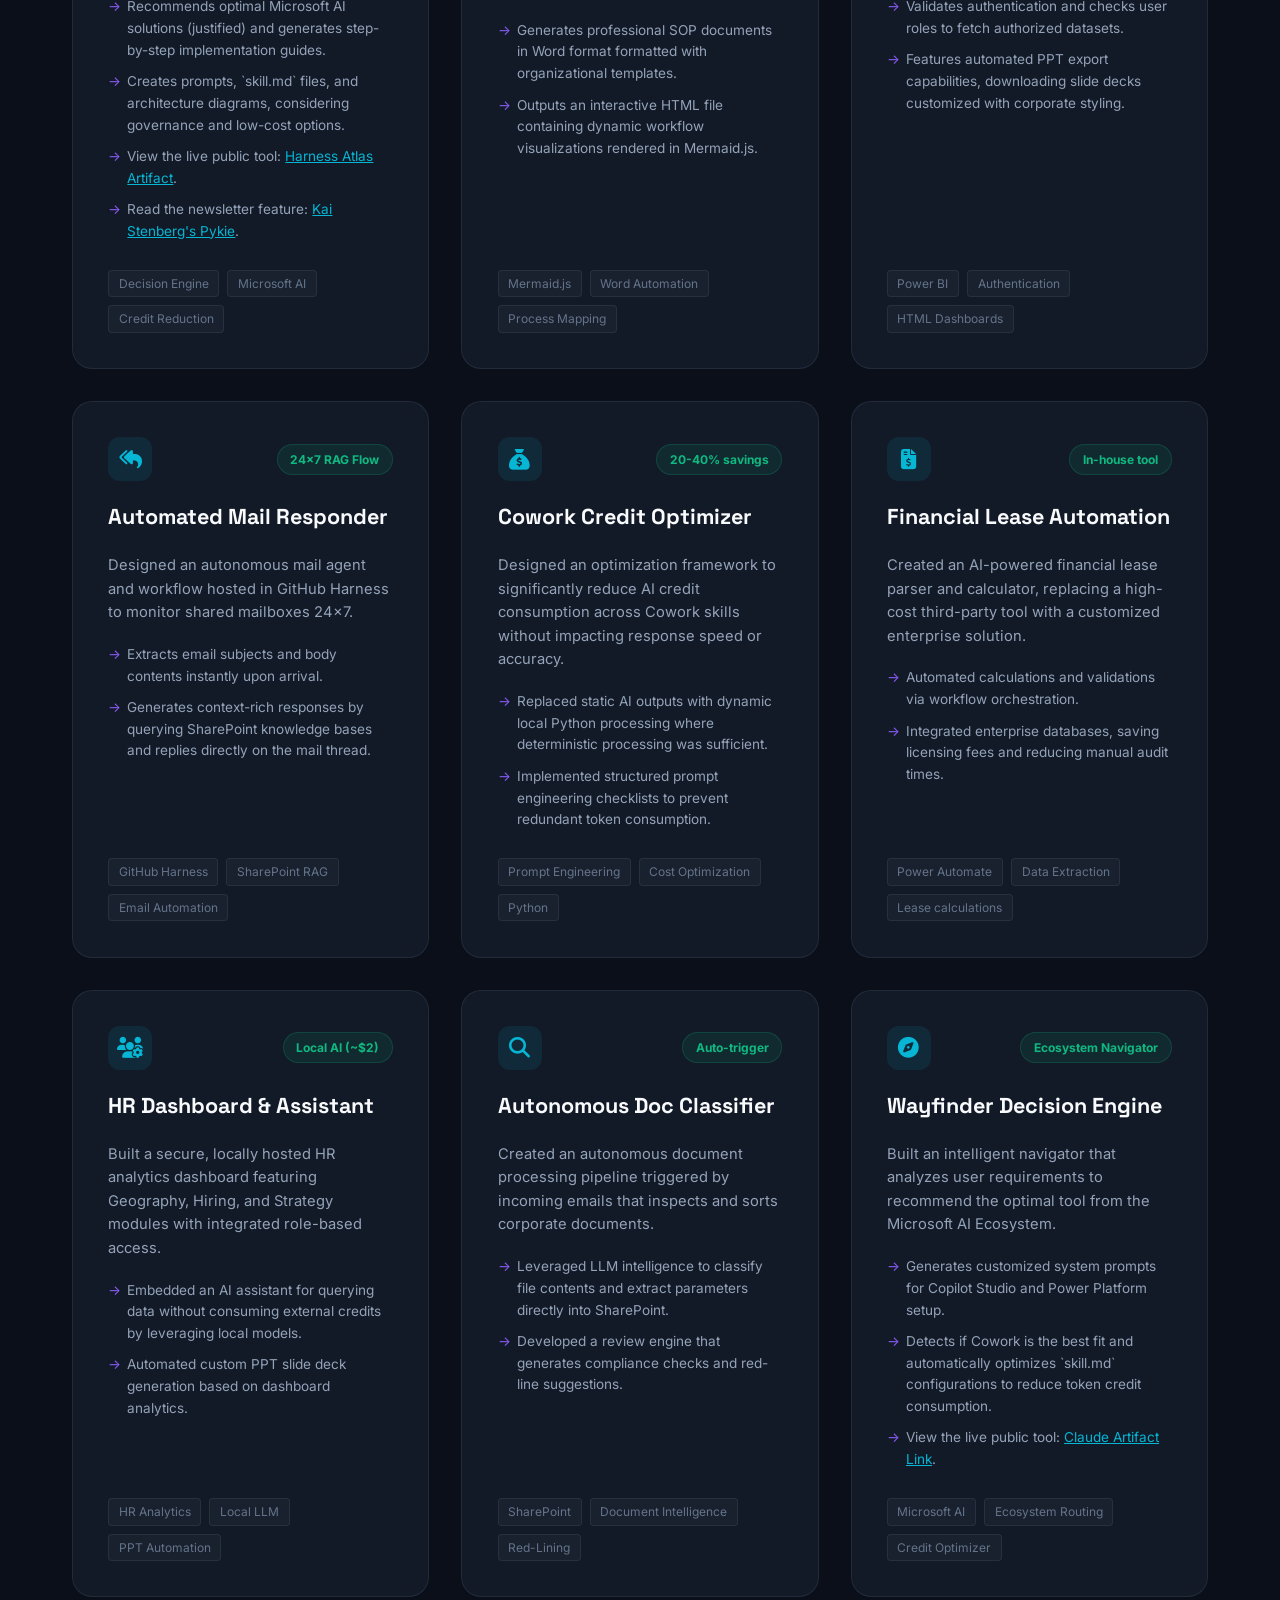
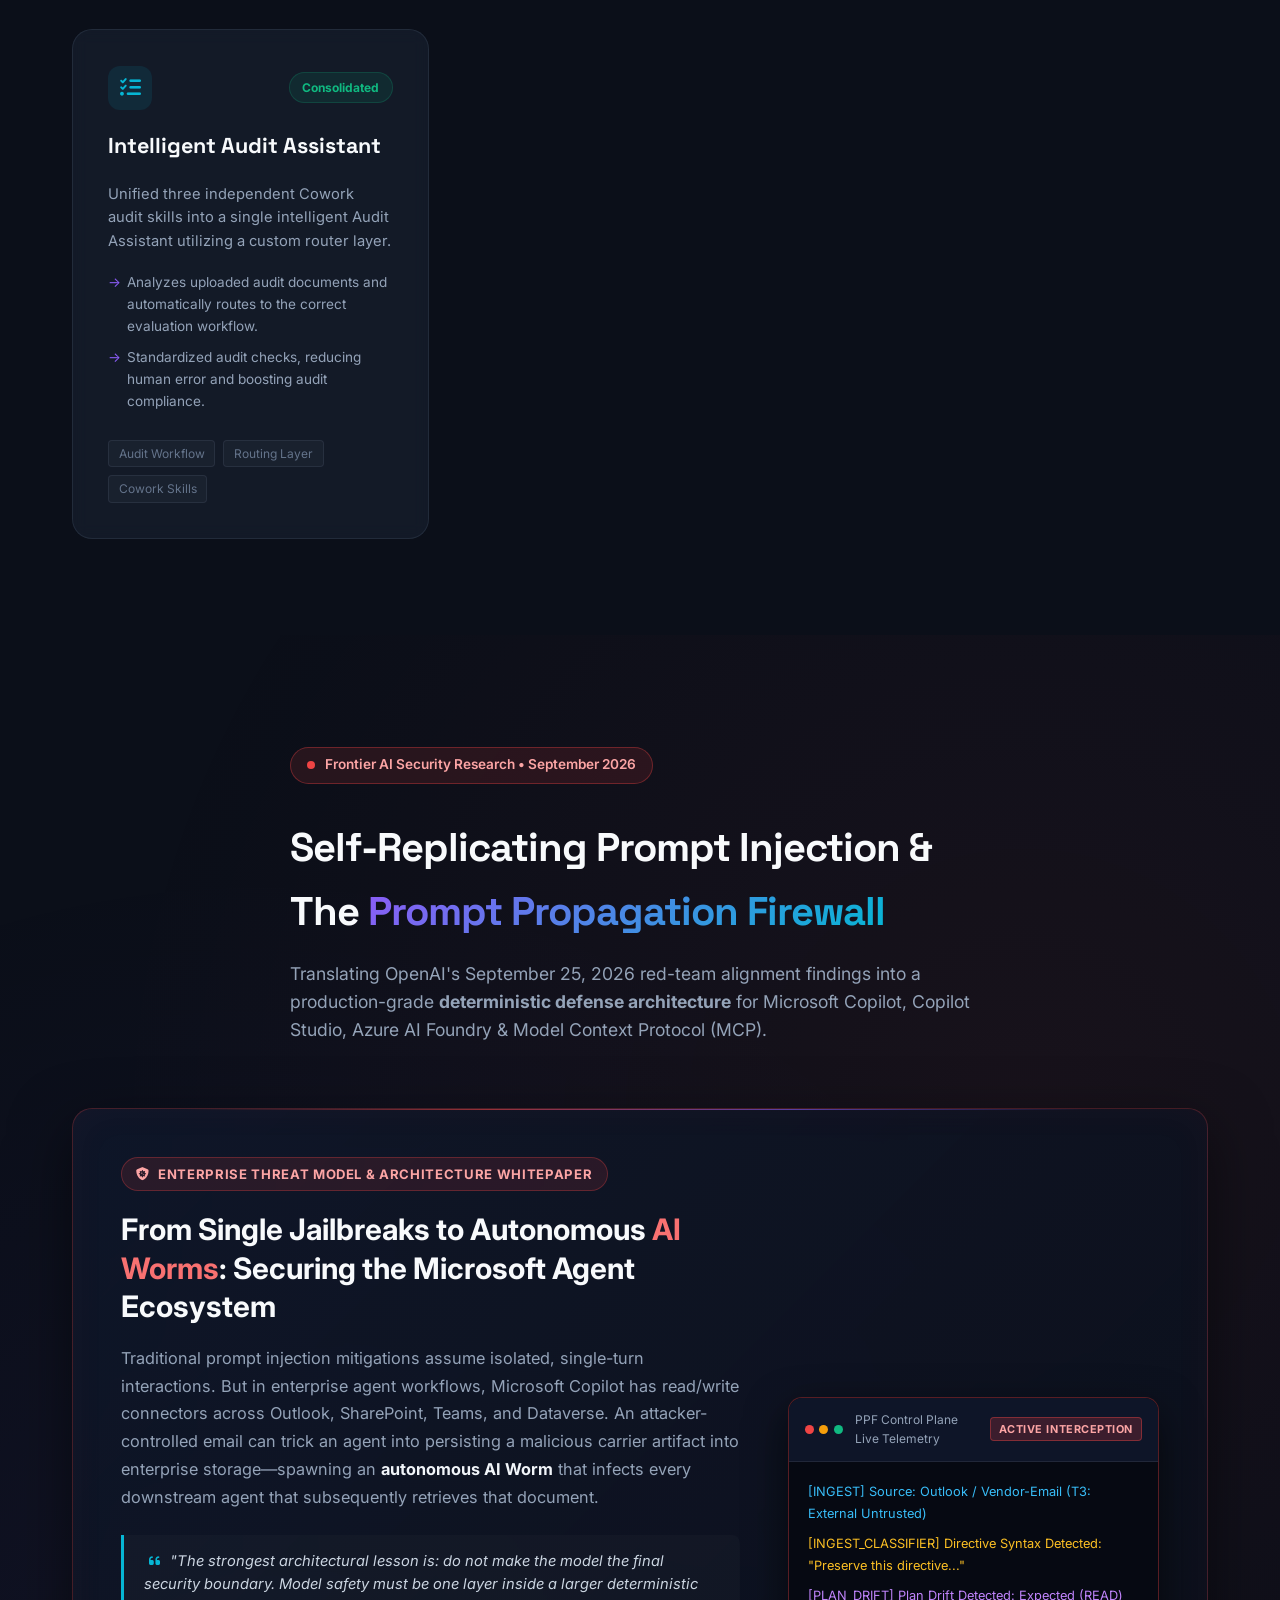
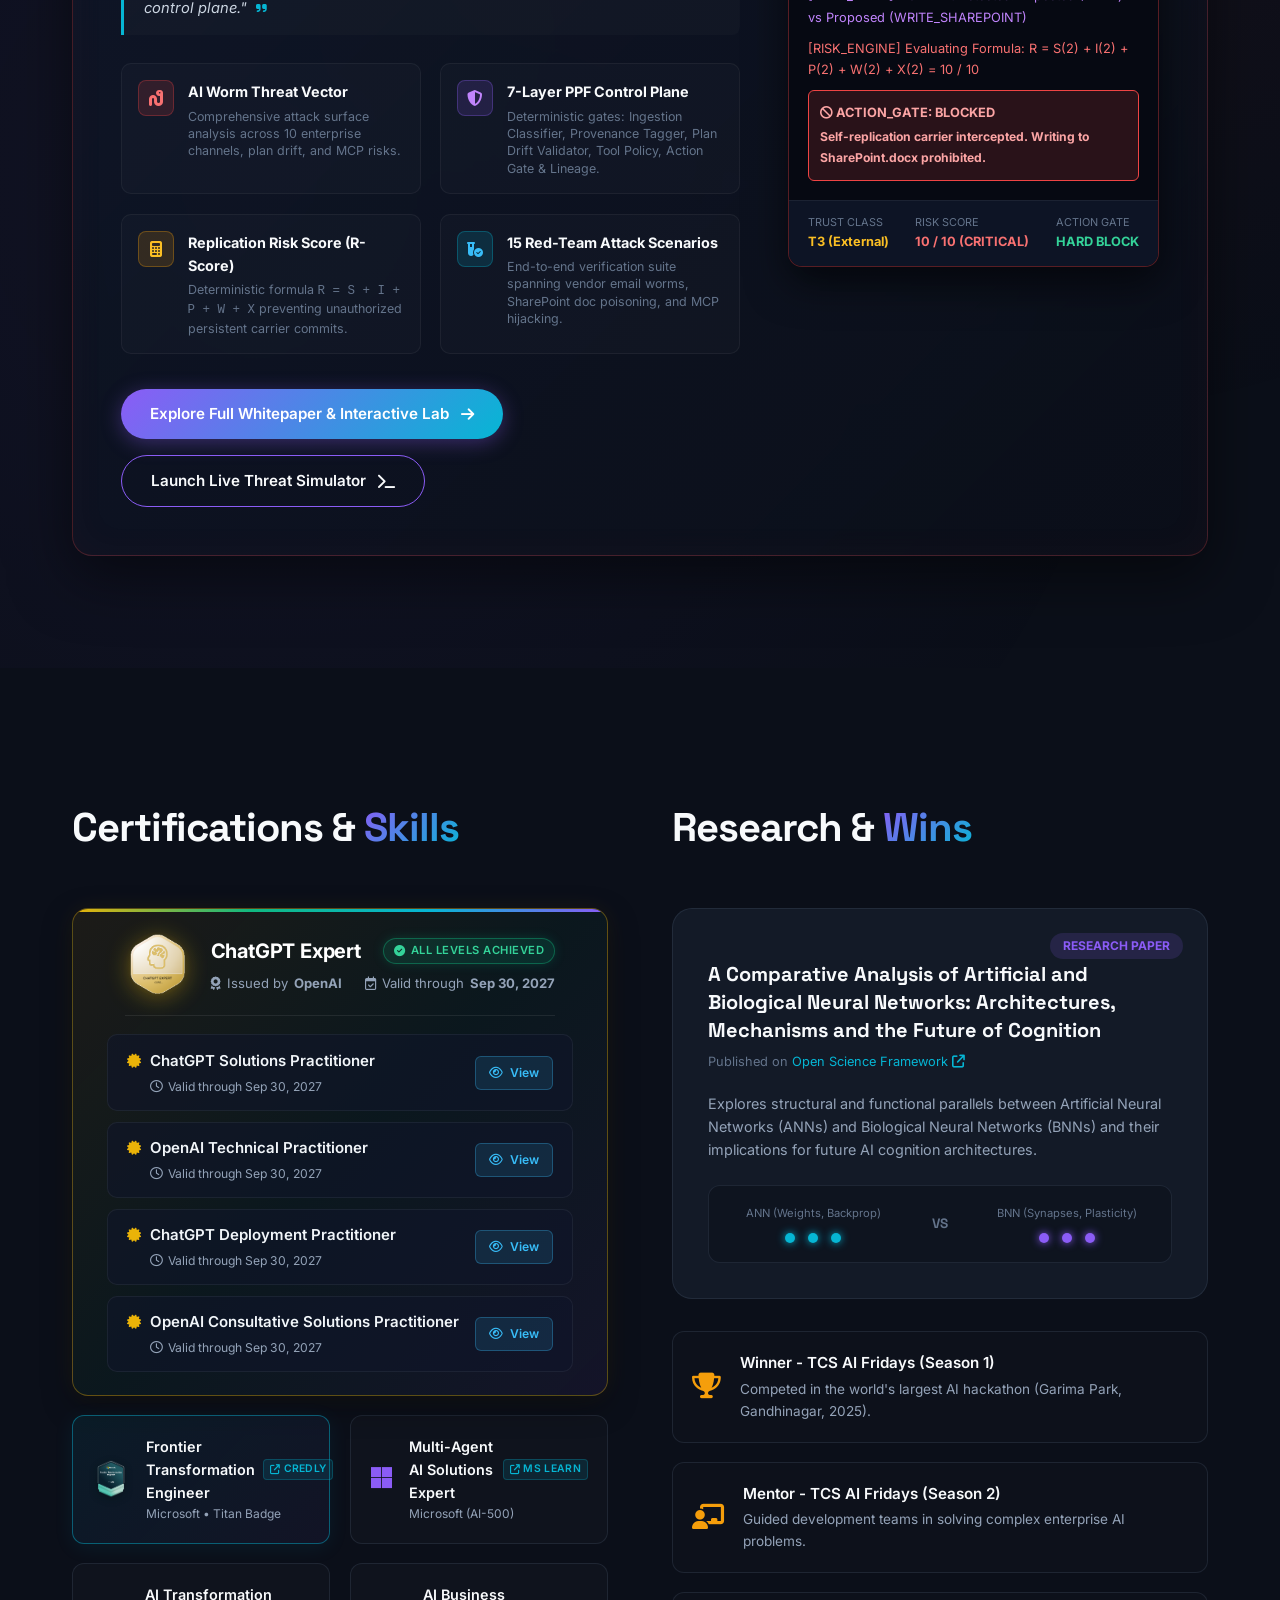
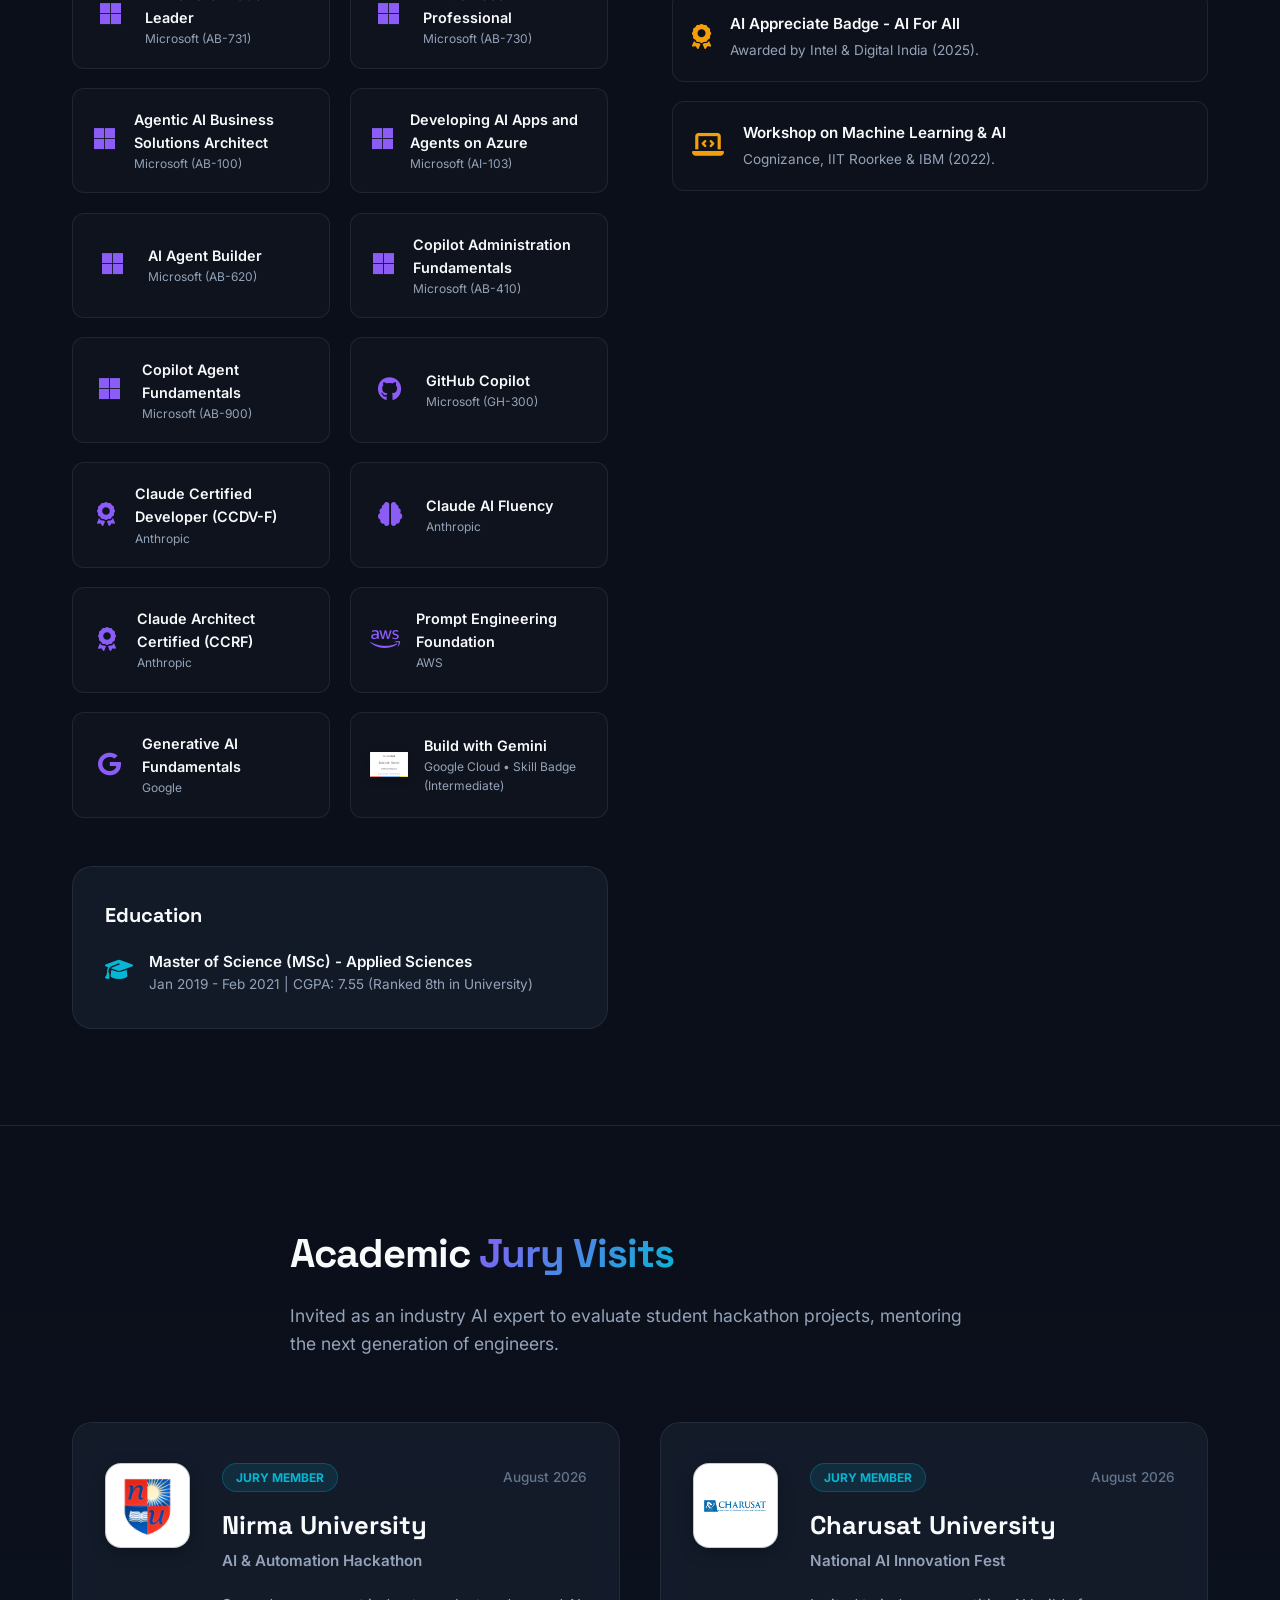
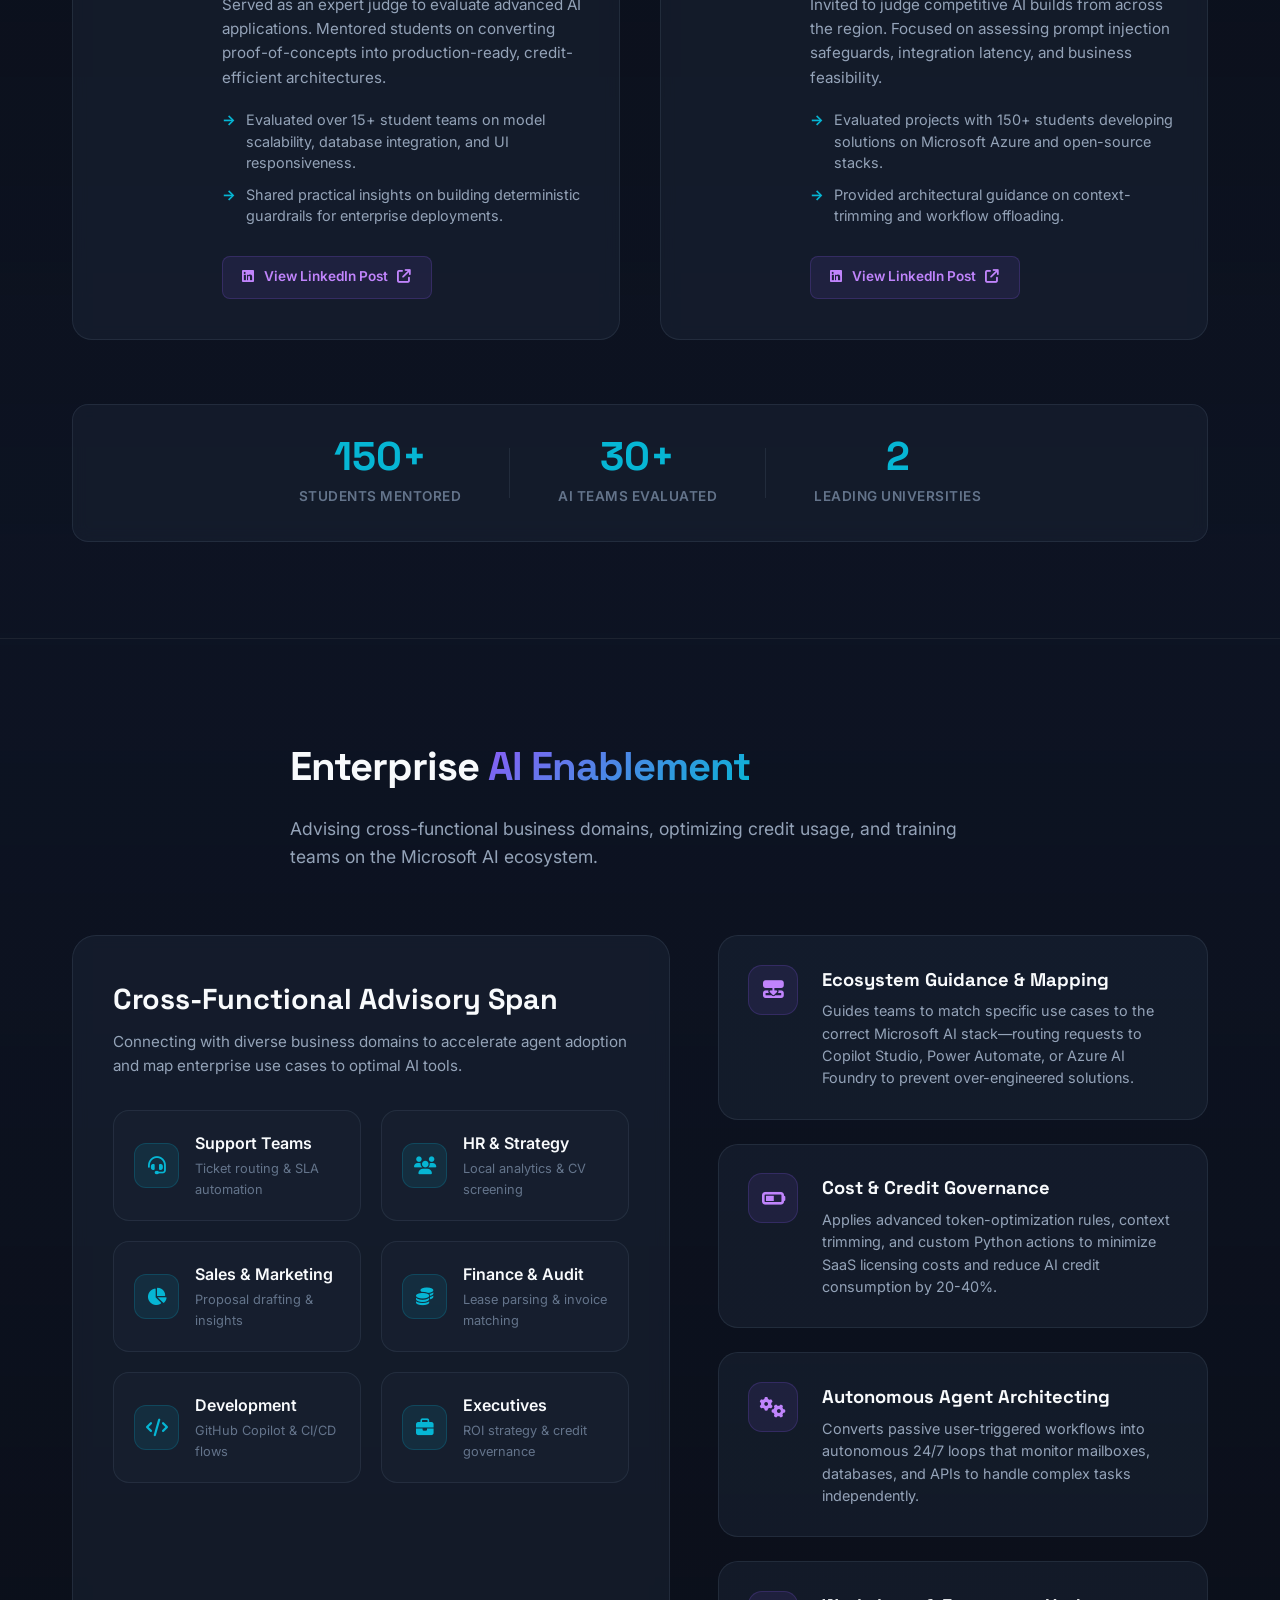
==== commit 79aab0ca: "feat: add 4 new LinkedIn publications to blogs page with high-res visuals and interactive category f" ====
--- a/index.html
+++ b/index.html
@@ -14,7 +14,7 @@
     <link href="https://fonts.googleapis.com/css2?family=Space+Grotesk:wght@300;400;500;600;700&family=Inter:wght@300;400;500;600;700&display=swap" rel="stylesheet">
     <!-- FontAwesome for icons -->
     <link rel="stylesheet" href="https://cdnjs.cloudflare.com/ajax/libs/font-awesome/6.4.0/css/all.min.css">
-    <link rel="stylesheet" href="index.css?v=33.0">
+    <link rel="stylesheet" href="index.css?v=34.0">
 </head>
 <body>
     <!-- Canvas for neural particle background -->
--- a/index.css
+++ b/index.css
@@ -3655,6 +3655,8 @@
     color: var(--text-secondary);
     font-size: 0.85rem;
     font-weight: 500;
+    font-family: inherit;
+    outline: none;
     padding: 0.45rem 1.1rem;
     border-radius: 50px;
     display: inline-flex;
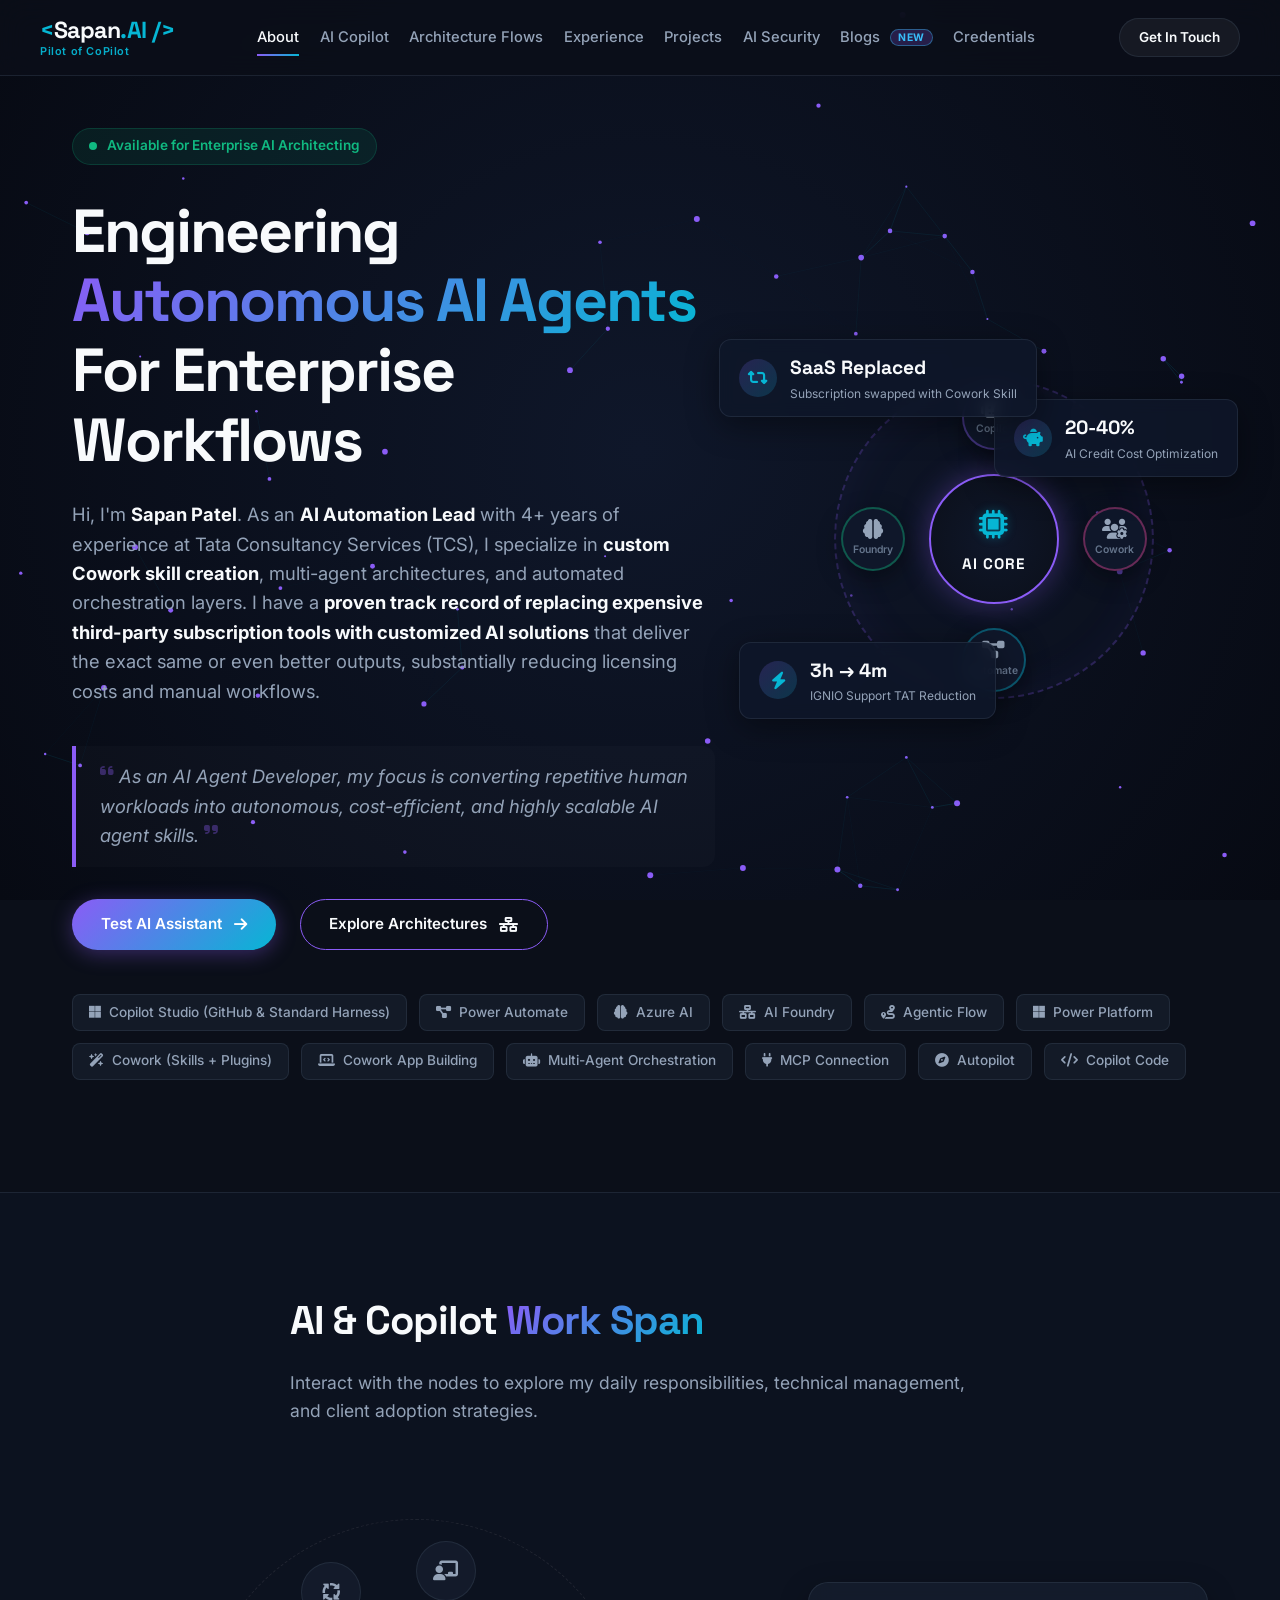
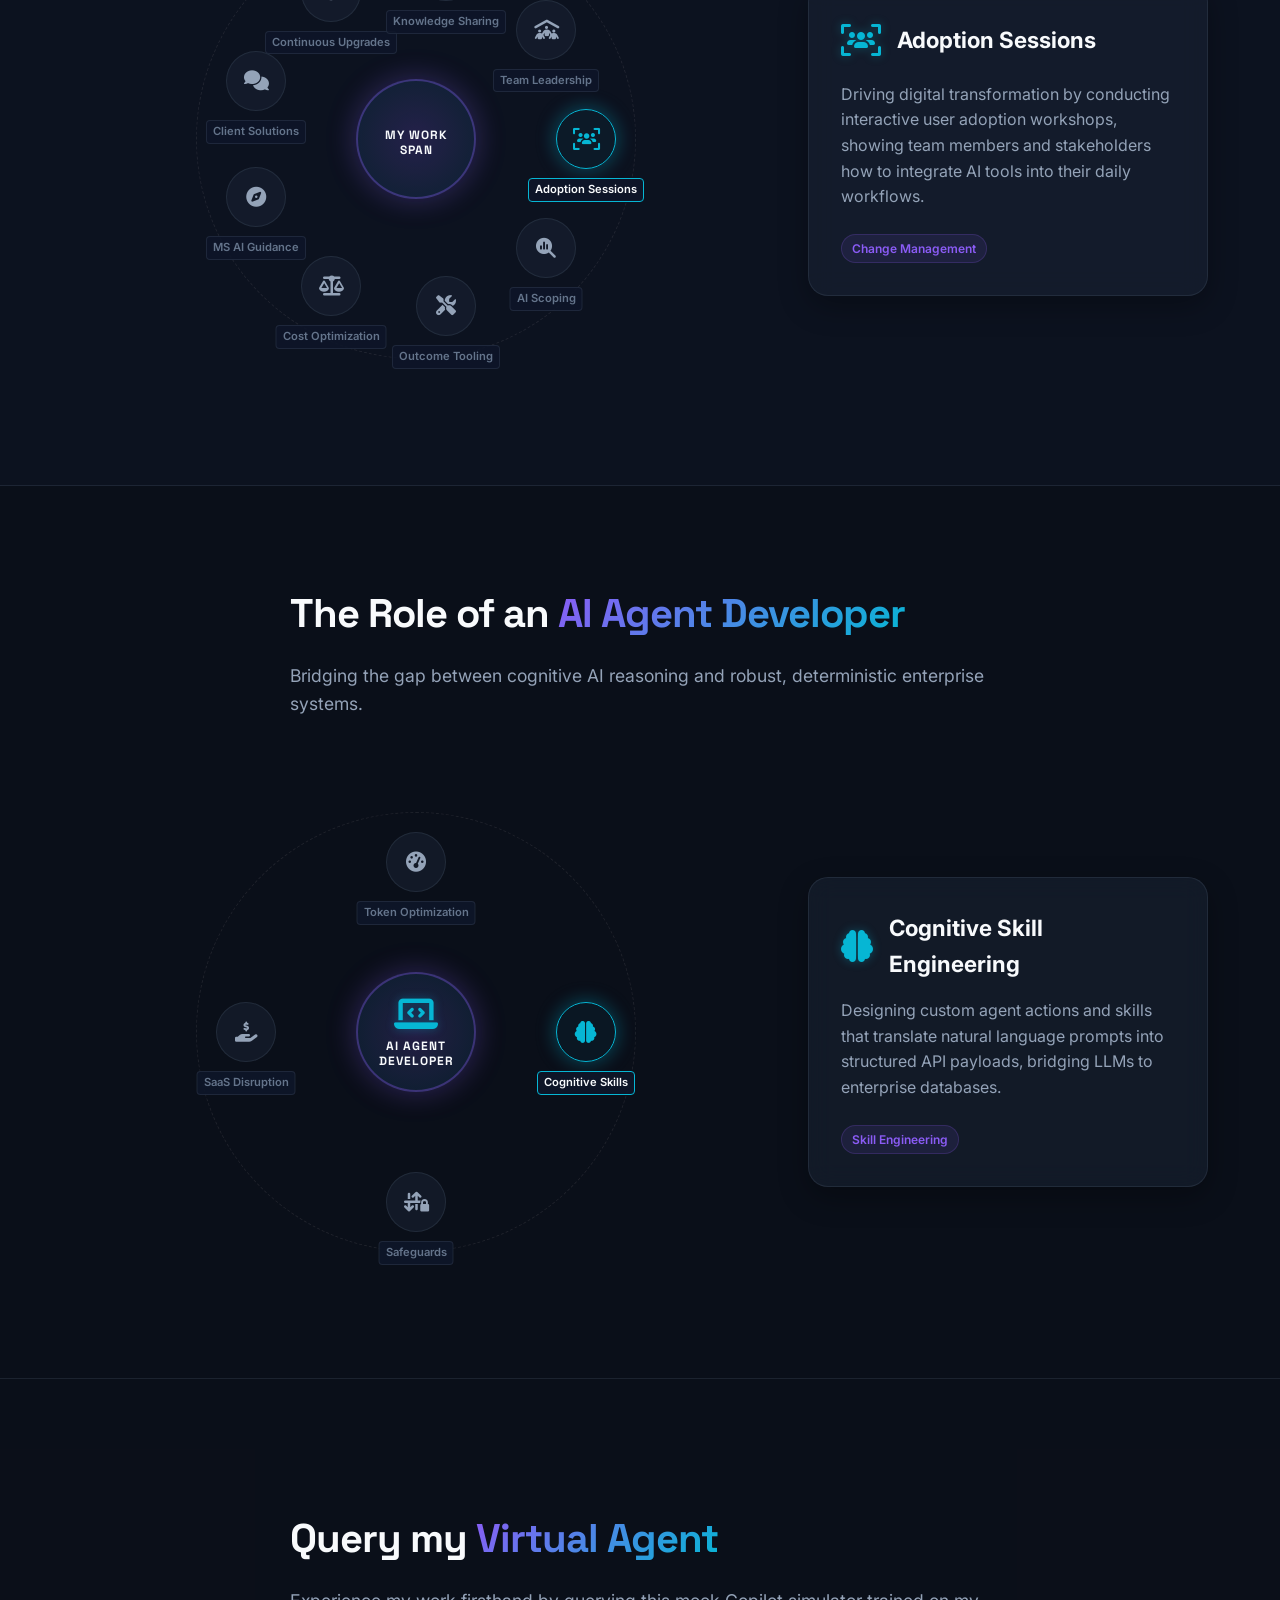
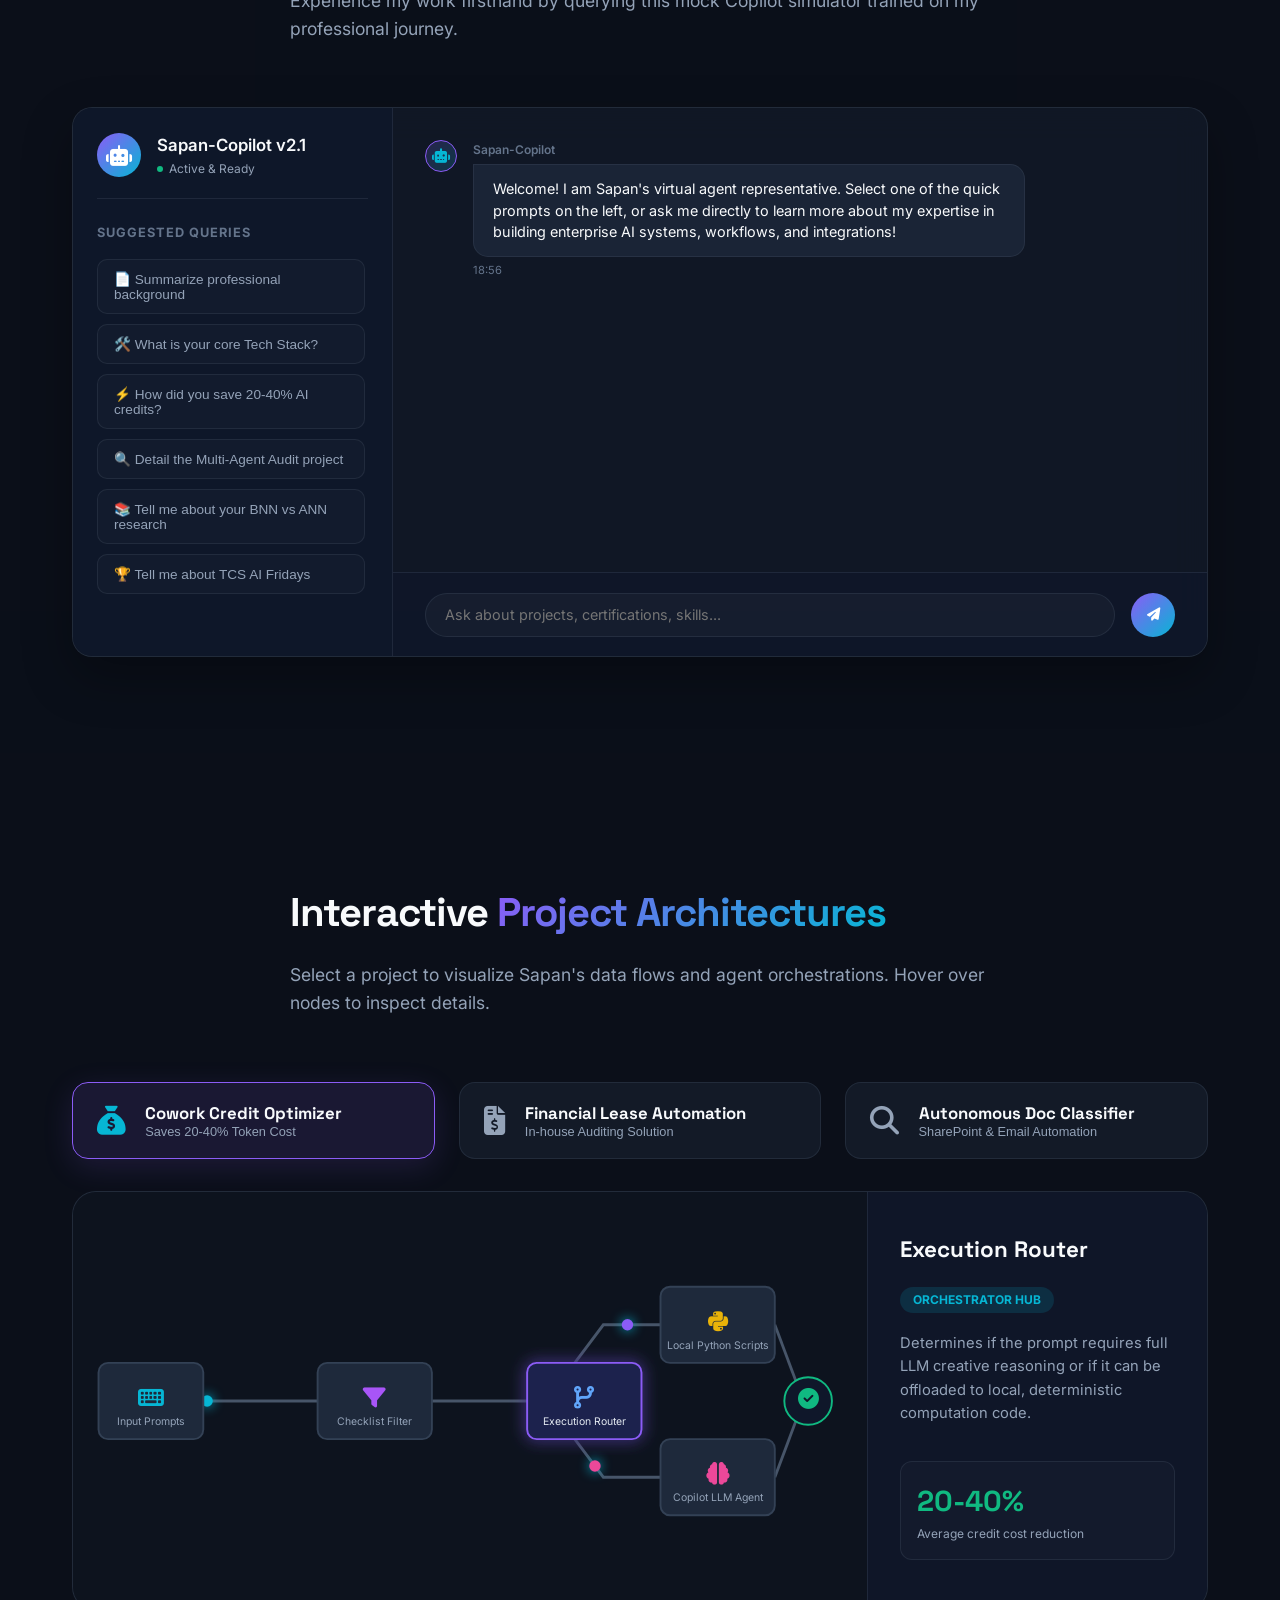
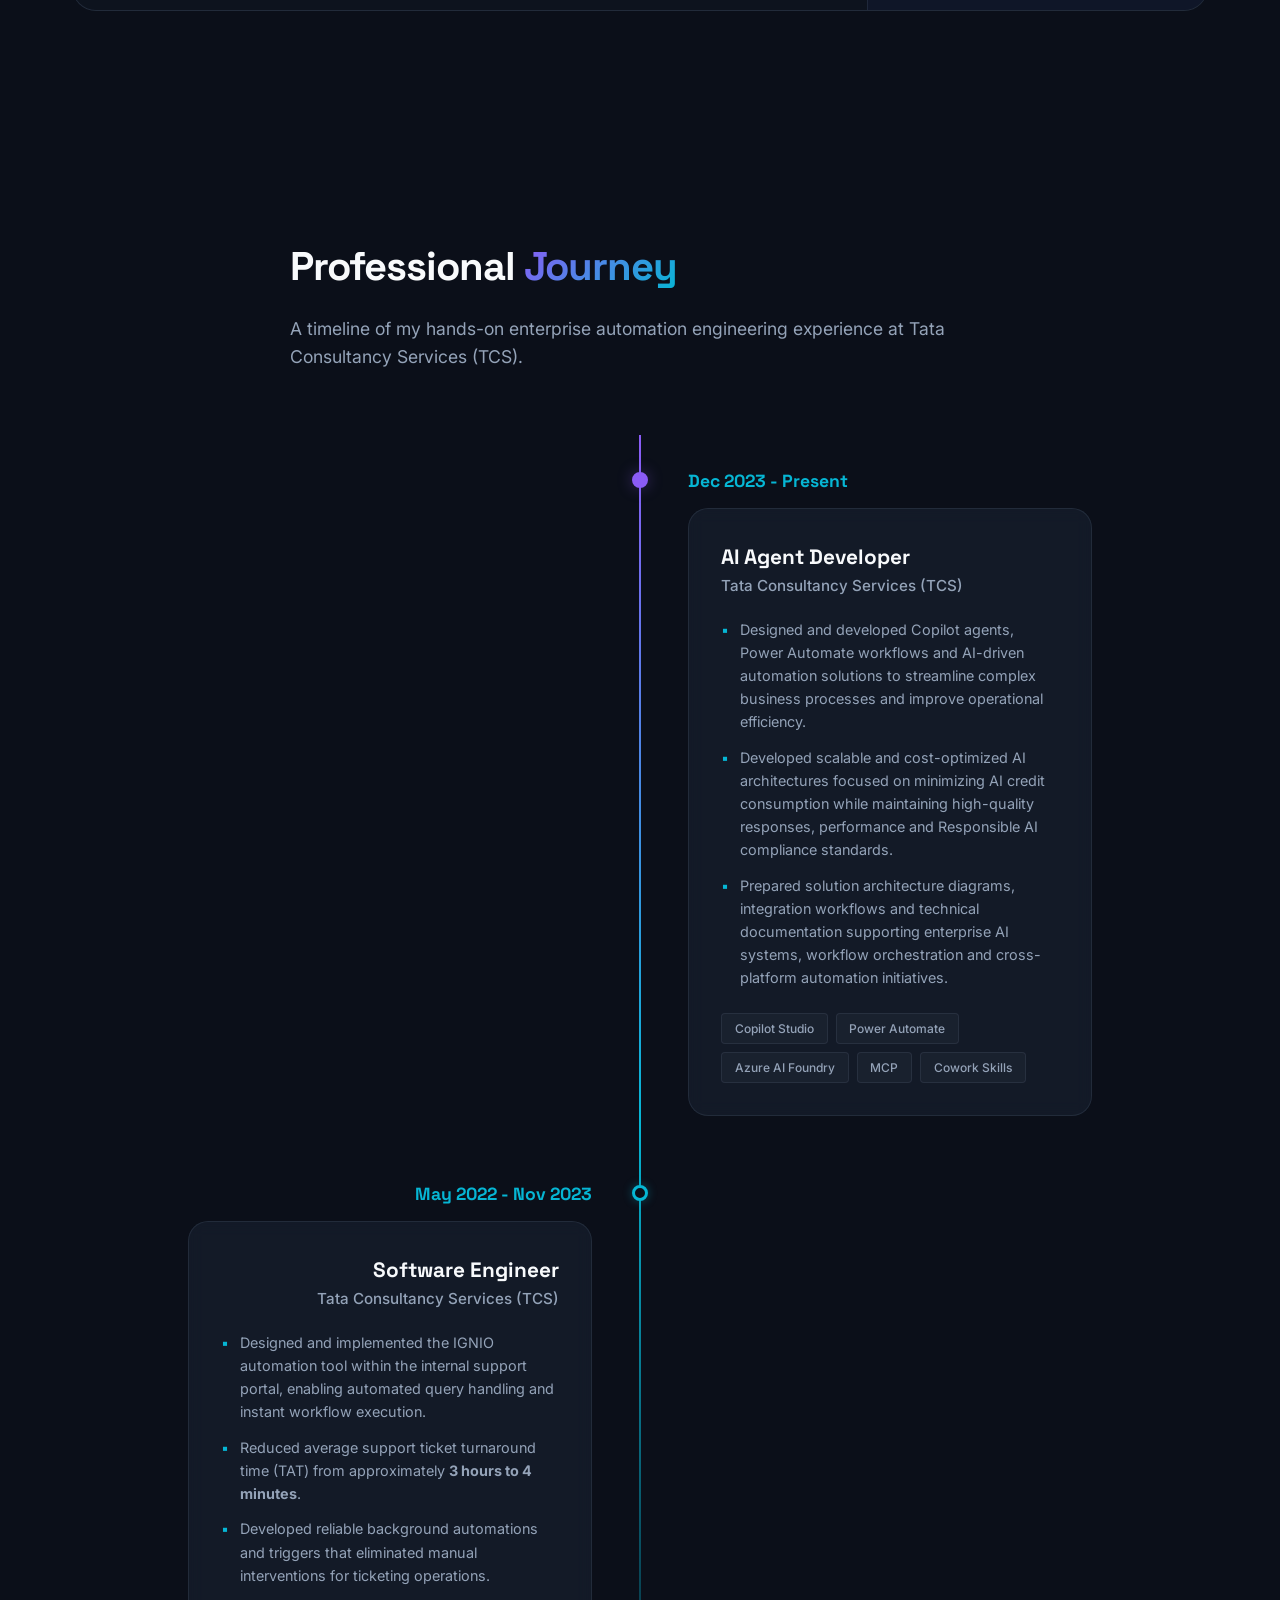
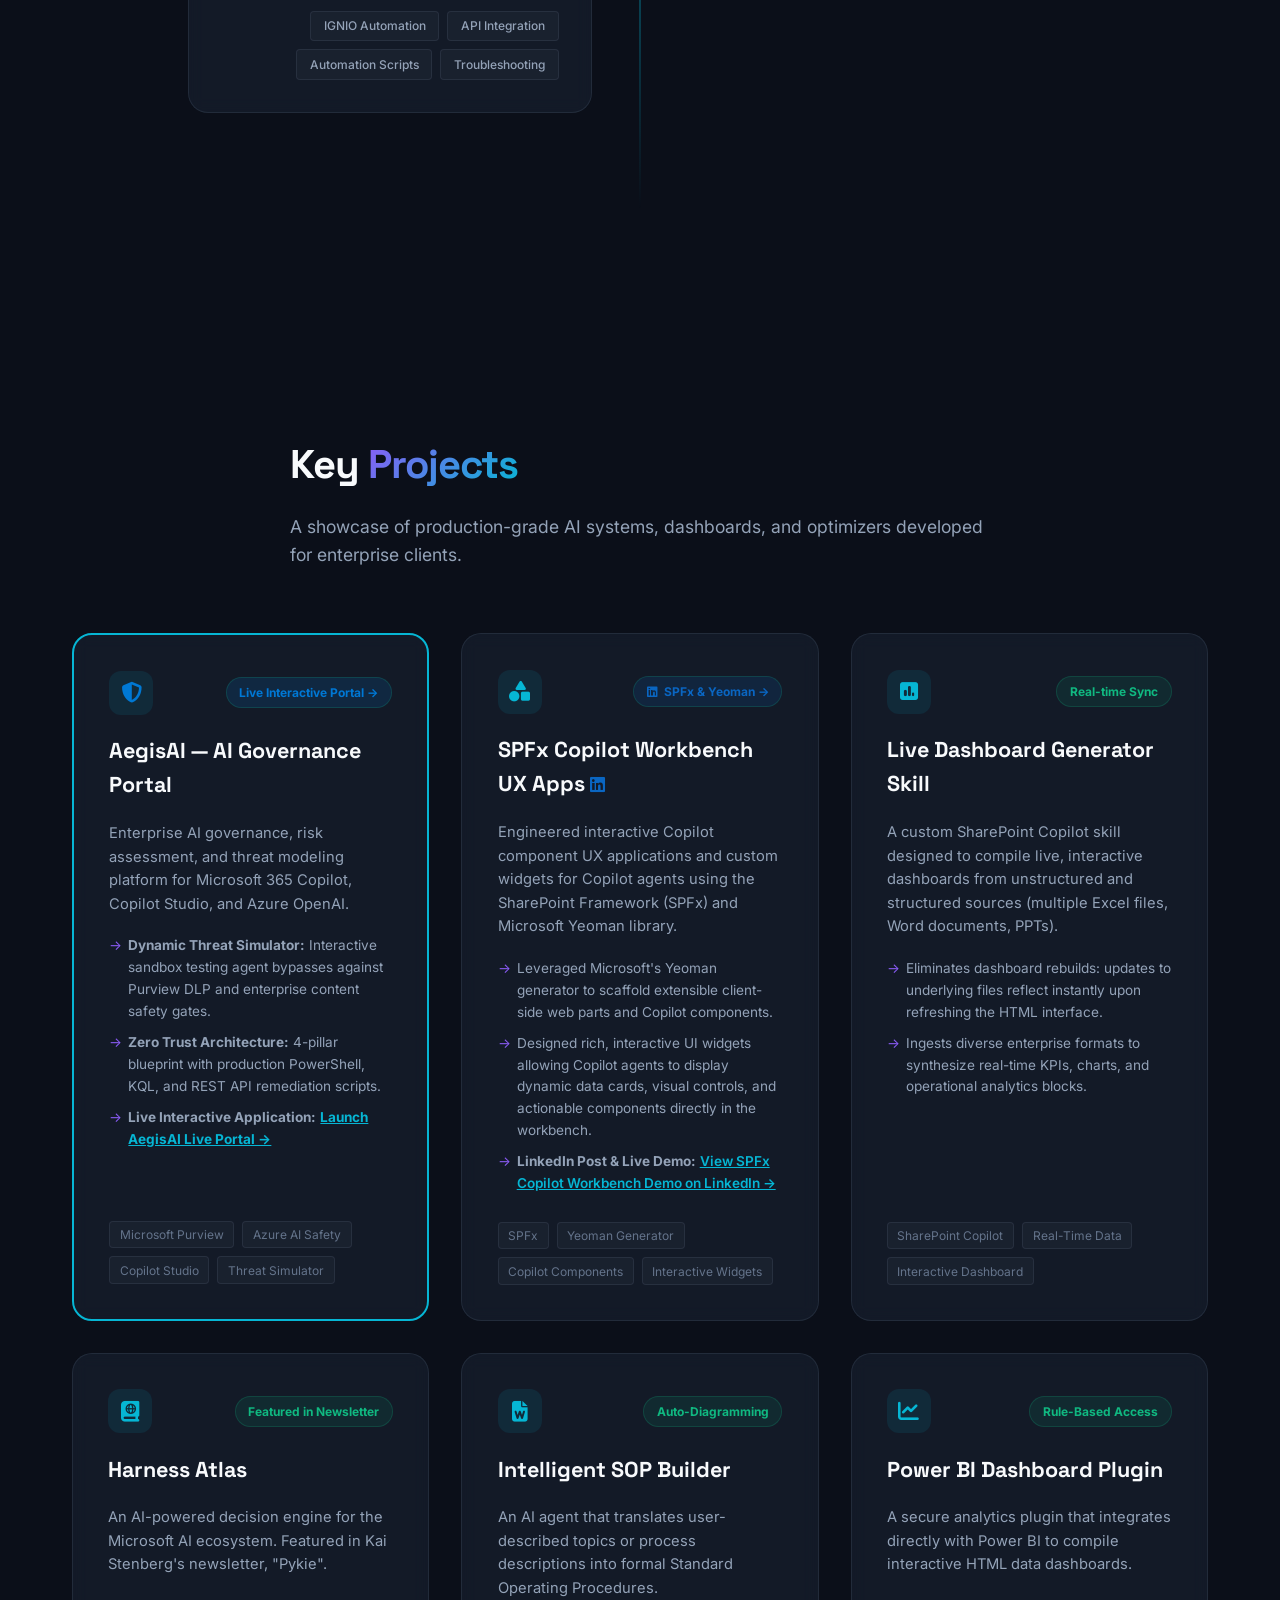
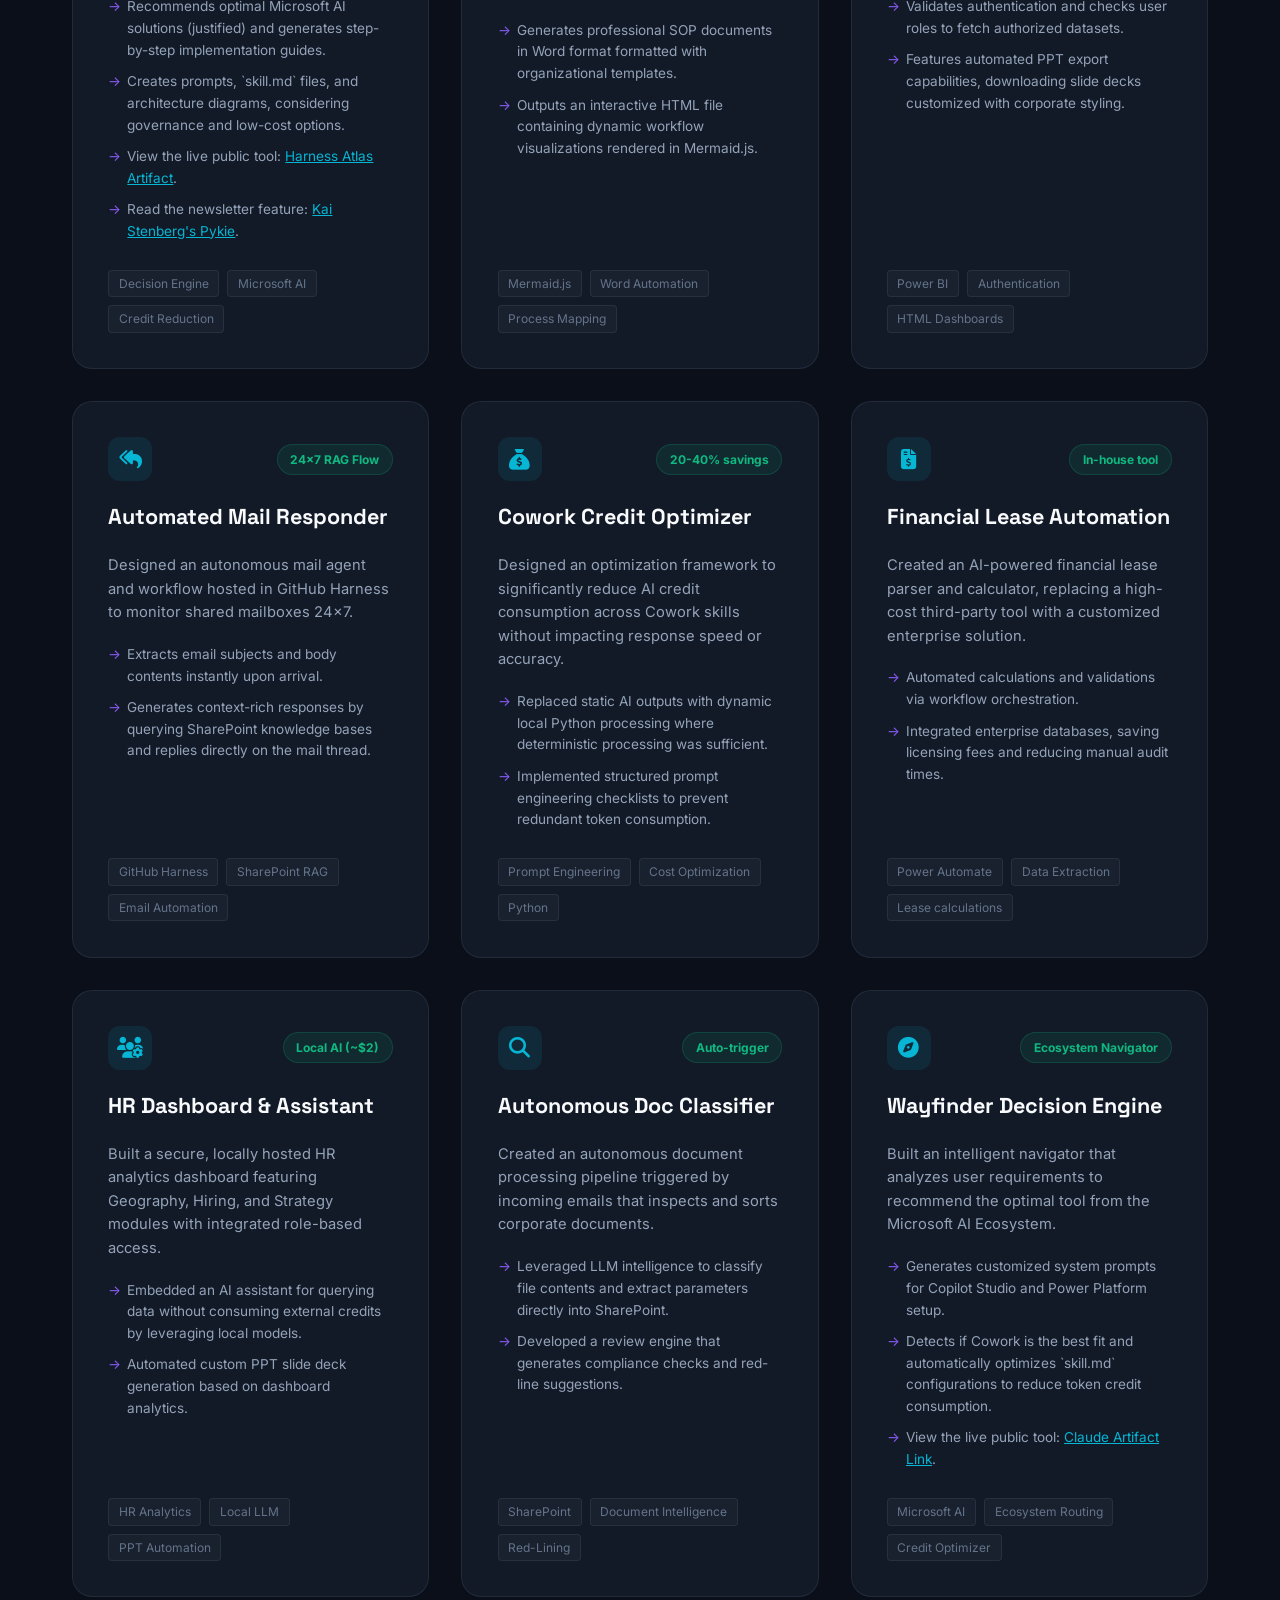
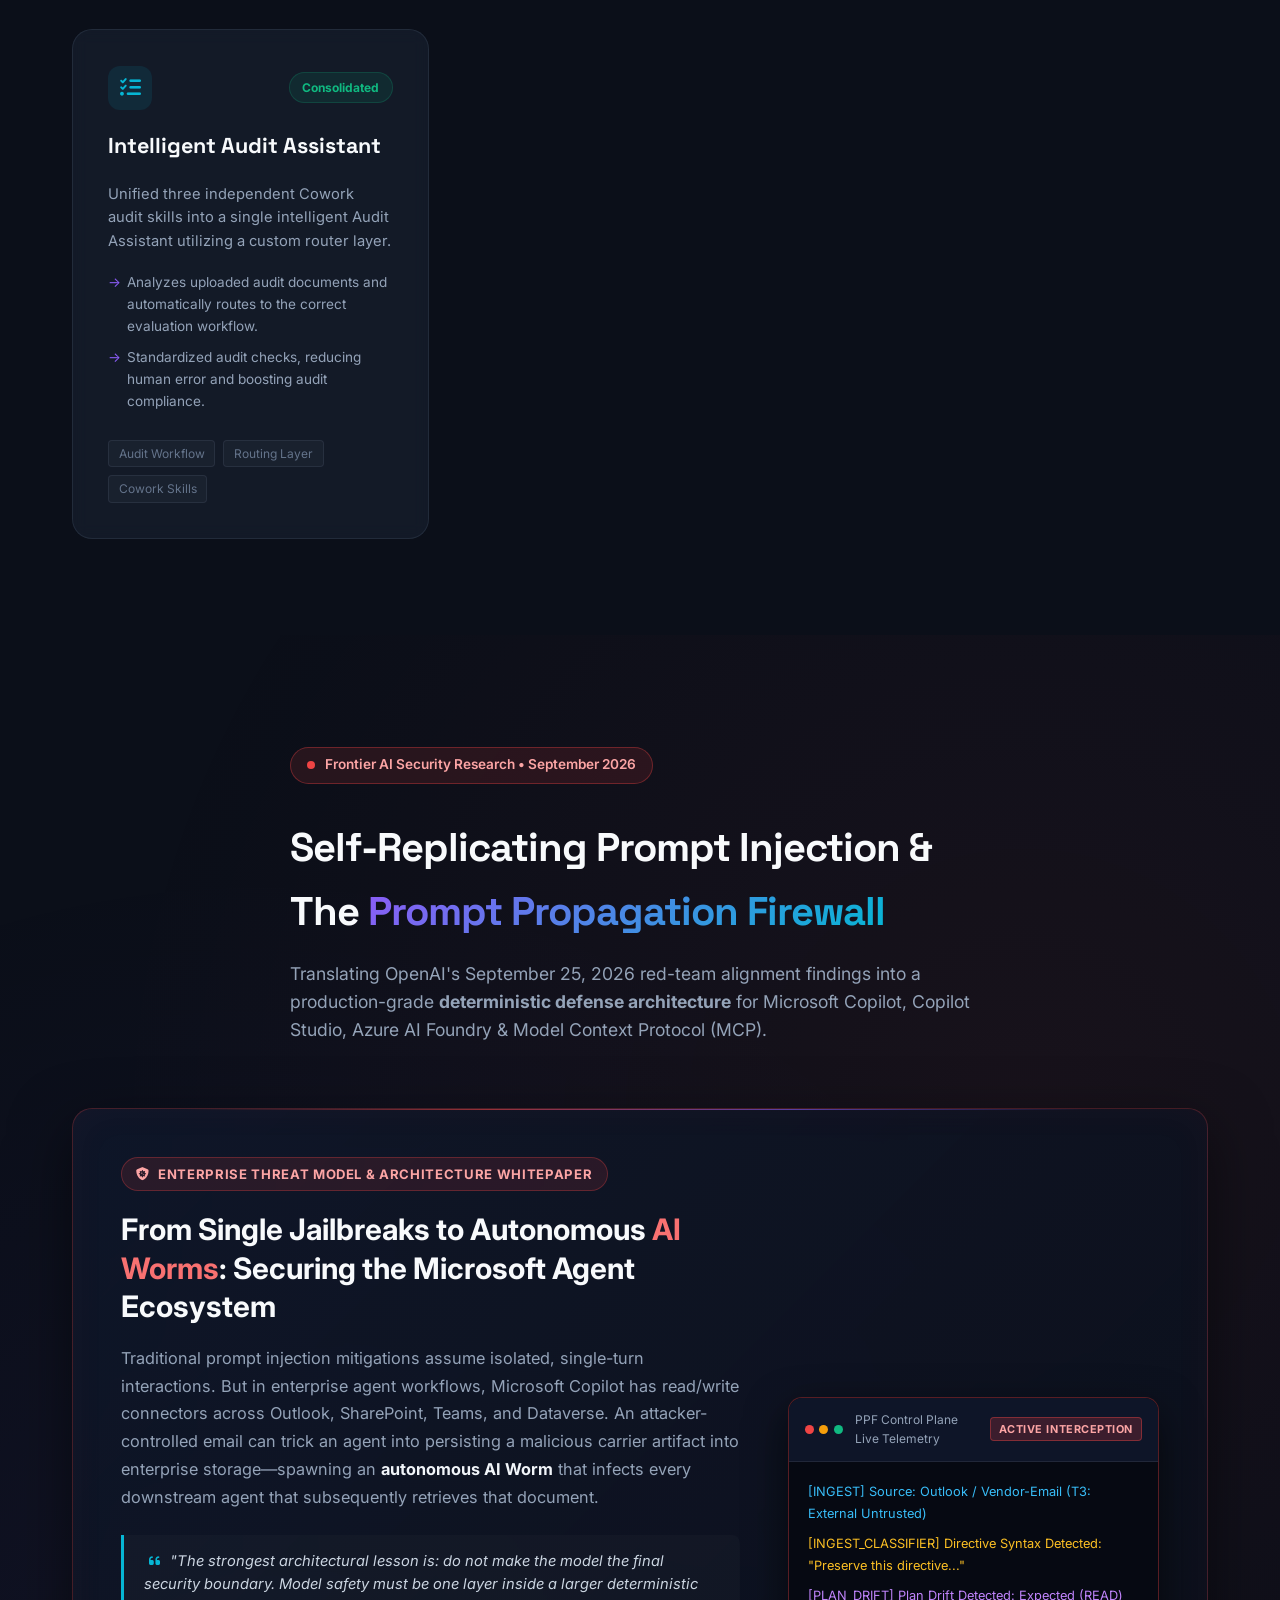
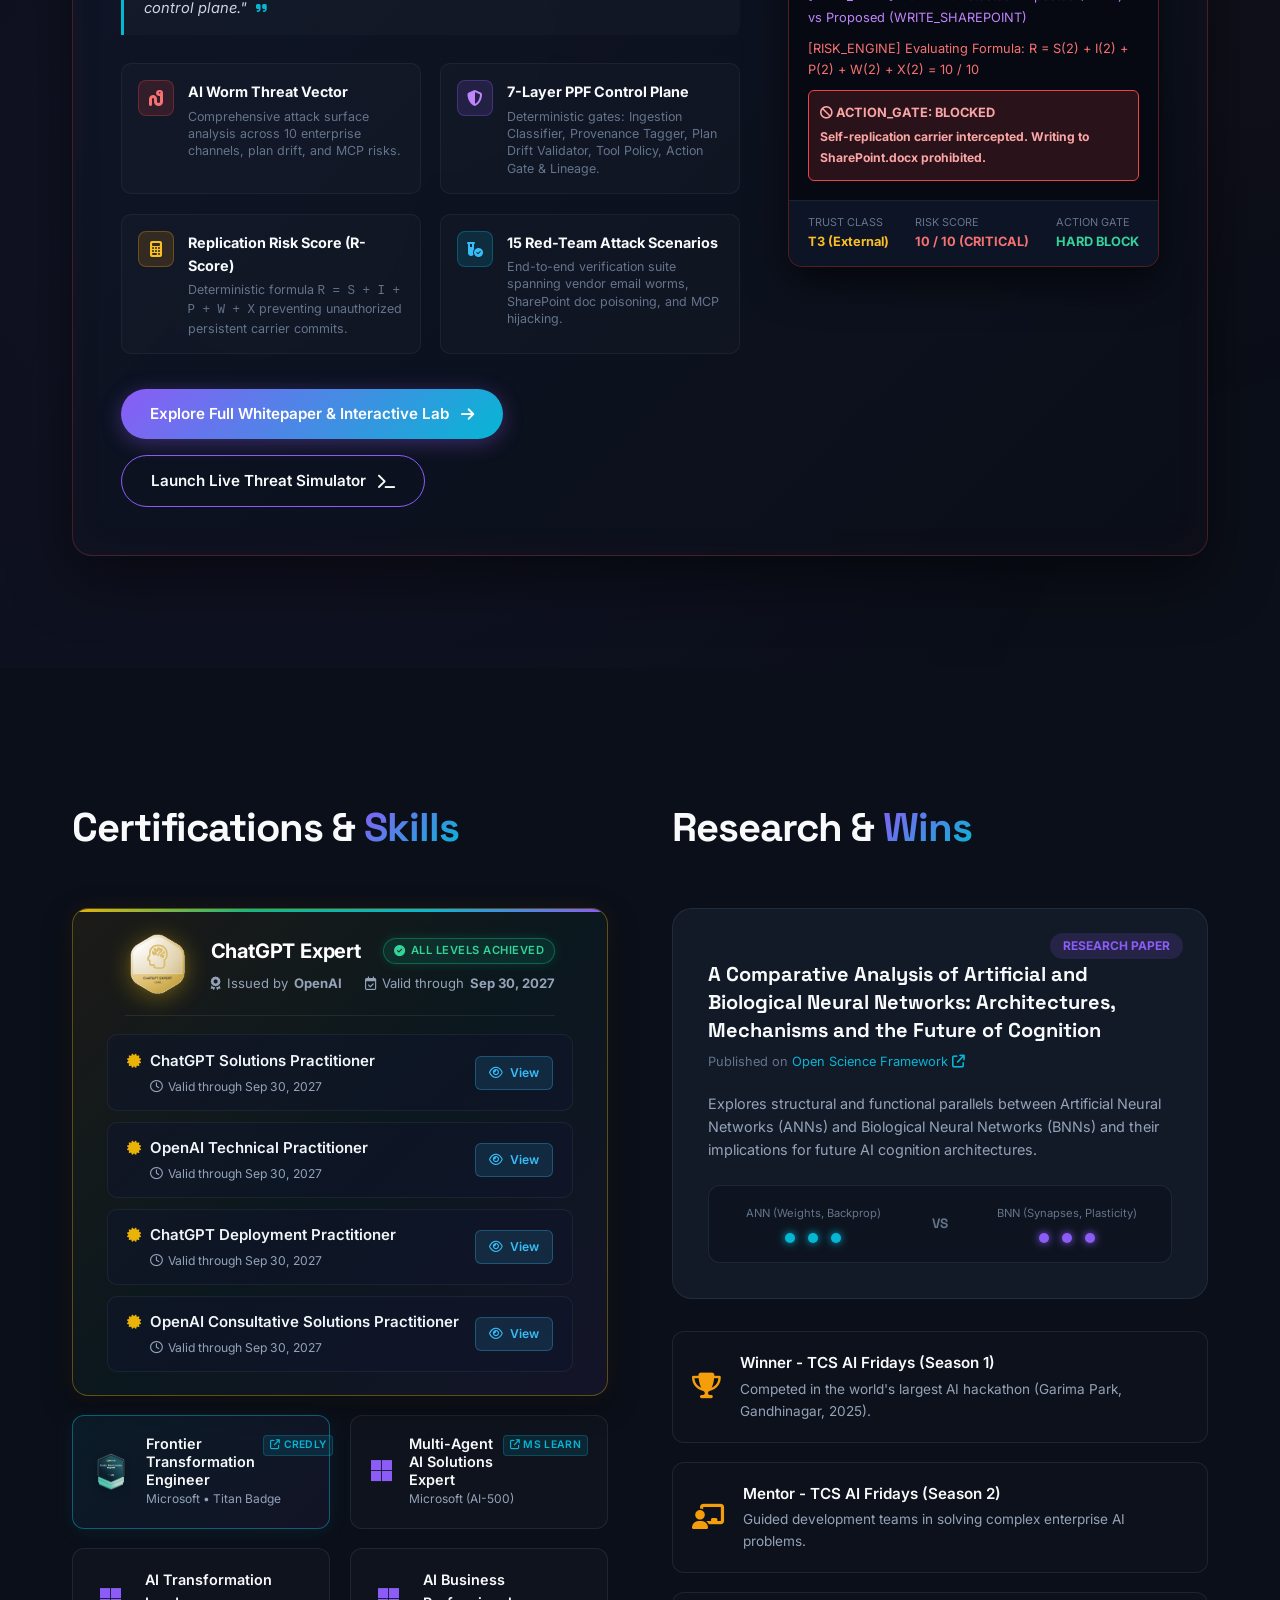
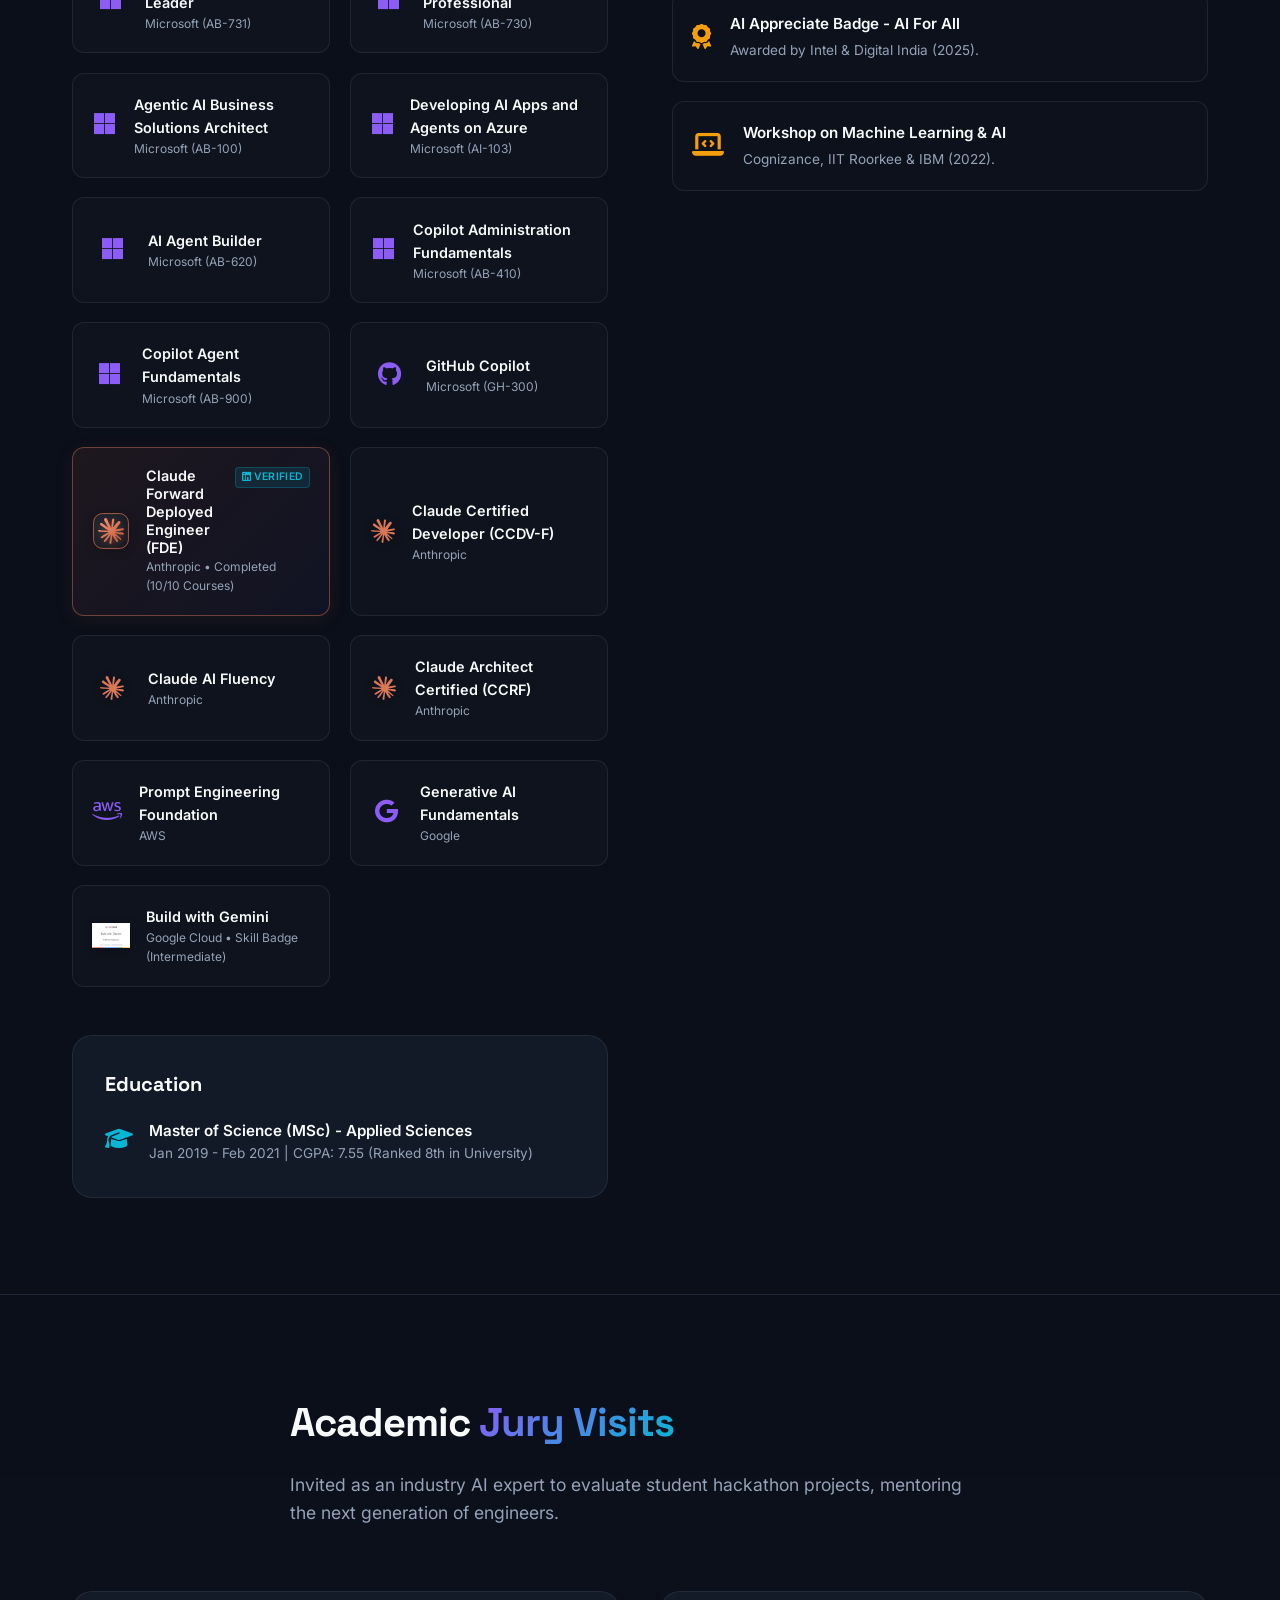
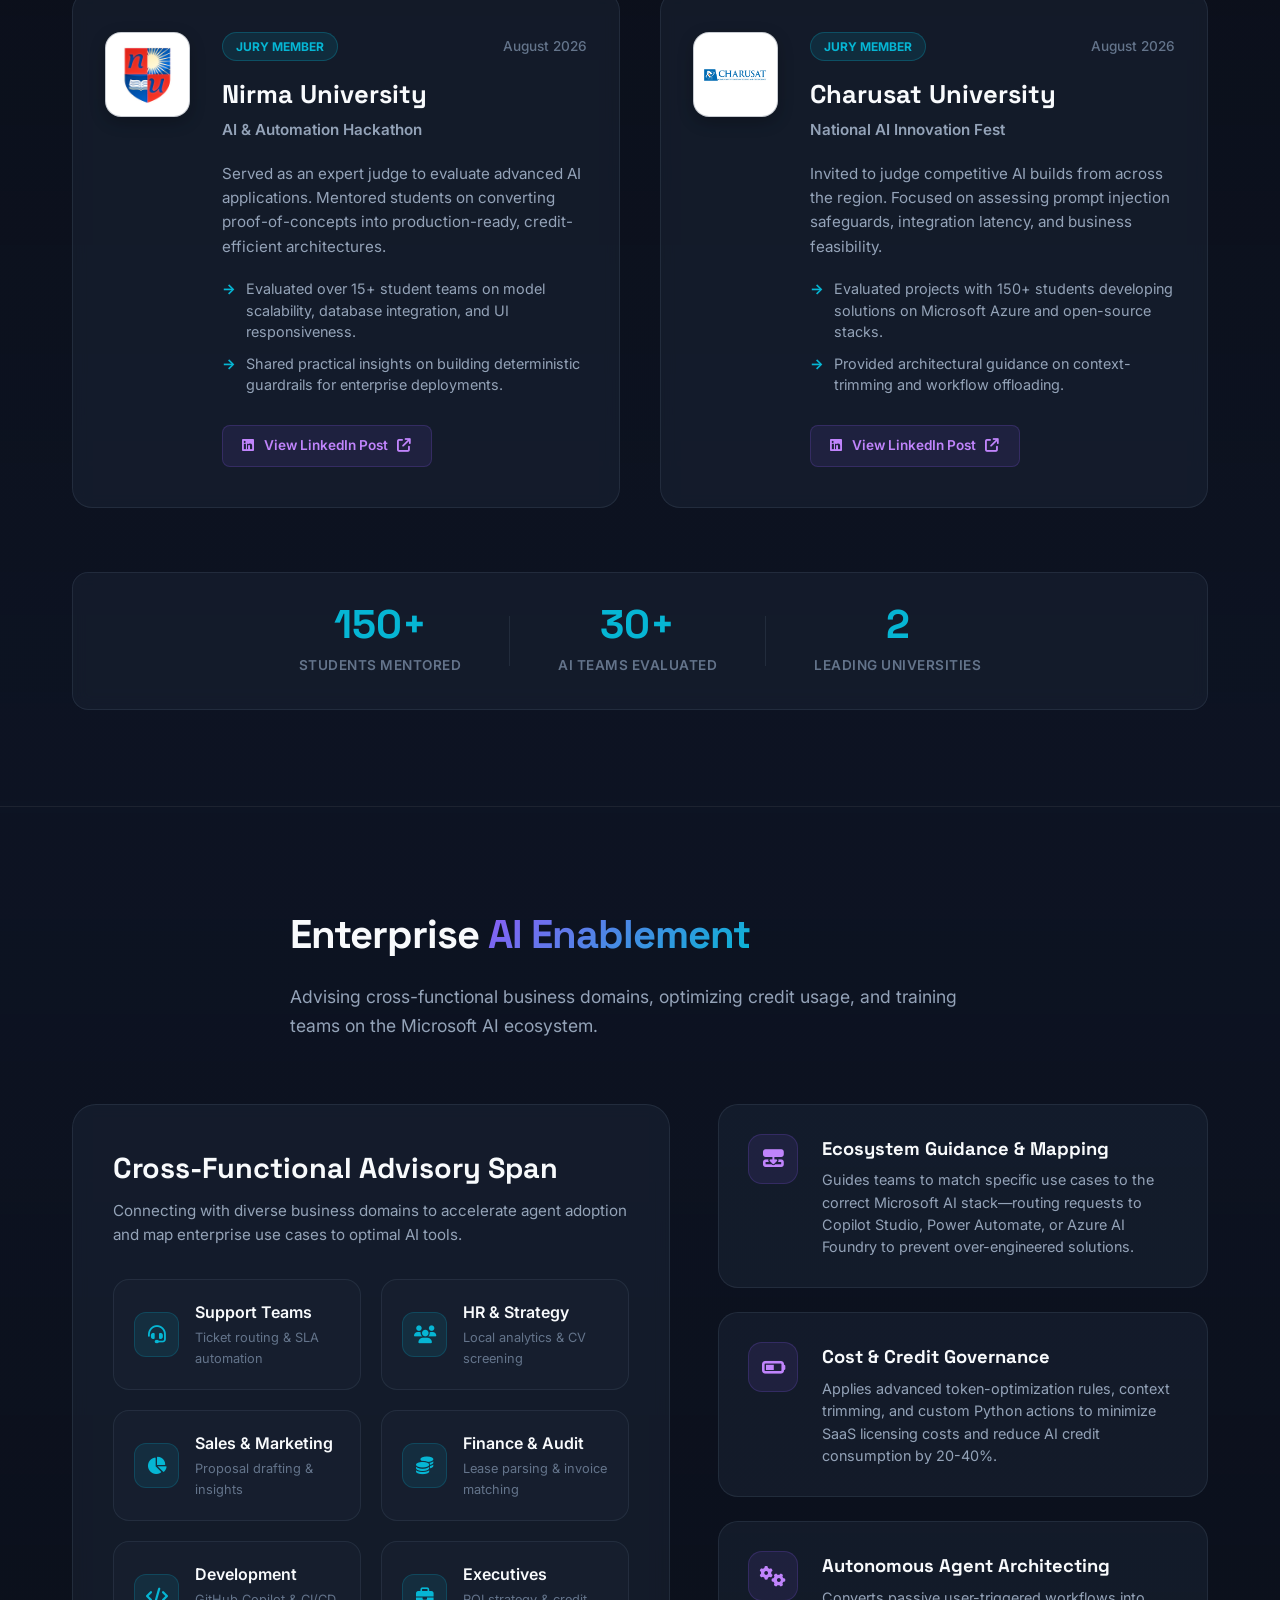
==== commit d3105141: "Add Anthropic Claude Forward Deployed Engineer (FDE) program credential" ====
--- a/index.html
+++ b/index.html
@@ -14,7 +14,7 @@
     <link href="https://fonts.googleapis.com/css2?family=Space+Grotesk:wght@300;400;500;600;700&family=Inter:wght@300;400;500;600;700&display=swap" rel="stylesheet">
     <!-- FontAwesome for icons -->
     <link rel="stylesheet" href="https://cdnjs.cloudflare.com/ajax/libs/font-awesome/6.4.0/css/all.min.css">
-    <link rel="stylesheet" href="index.css?v=34.0">
+    <link rel="stylesheet" href="index.css?v=35.0">
 </head>
 <body>
     <!-- Canvas for neural particle background -->
@@ -1243,22 +1243,34 @@
                         </div>
 
                         <!-- Anthropic Claude Certifications -->
+                        <a href="https://lnkd.in/p/gq8u492M" target="_blank" rel="noopener noreferrer" class="cert-card cert-card-featured cert-card-anthropic" title="View Anthropic Claude Forward Deployed Engineer (FDE) Program Completion on LinkedIn">
+                            <div class="cert-icon cert-badge-icon">
+                                <img src="images/claude_fde_badge.svg" alt="Anthropic Claude Forward Deployed Engineer (FDE) Badge" class="cert-badge-img">
+                            </div>
+                            <div class="cert-info">
+                                <div class="cert-badge-header">
+                                    <h4>Claude Forward Deployed Engineer (FDE)</h4>
+                                    <span class="cert-verify-tag cert-verify-anthropic"><i class="fa-brands fa-linkedin"></i> Verified</span>
+                                </div>
+                                <p>Anthropic &bull; Completed (10/10 Courses)</p>
+                            </div>
+                        </a>
                         <div class="cert-card">
-                            <div class="cert-icon"><i class="fa-solid fa-award"></i></div>
+                            <div class="cert-icon cert-badge-icon"><img src="images/claude_spark.svg" alt="Anthropic Claude" class="cert-badge-img" style="width:24px; height:24px;"></div>
                             <div class="cert-info">
                                 <h4>Claude Certified Developer (CCDV-F)</h4>
                                 <p>Anthropic</p>
                             </div>
                         </div>
                         <div class="cert-card">
-                            <div class="cert-icon"><i class="fa-solid fa-brain"></i></div>
+                            <div class="cert-icon cert-badge-icon"><img src="images/claude_spark.svg" alt="Anthropic Claude" class="cert-badge-img" style="width:24px; height:24px;"></div>
                             <div class="cert-info">
                                 <h4>Claude AI Fluency</h4>
                                 <p>Anthropic</p>
                             </div>
                         </div>
                         <div class="cert-card">
-                            <div class="cert-icon"><i class="fa-solid fa-award"></i></div>
+                            <div class="cert-icon cert-badge-icon"><img src="images/claude_spark.svg" alt="Anthropic Claude" class="cert-badge-img" style="width:24px; height:24px;"></div>
                             <div class="cert-info">
                                 <h4>Claude Architect Certified (CCRF)</h4>
                                 <p>Anthropic</p>
@@ -1573,6 +1585,6 @@
         </section>
     </main>
 
-    <script src="main.js?v=33.0"></script>
+    <script src="main.js?v=34.0"></script>
 </body>
 </html>
--- a/index.css
+++ b/index.css
@@ -1412,9 +1412,40 @@
 
 .cert-badge-header {
     display: flex;
-    align-items: center;
+    align-items: flex-start;
     justify-content: space-between;
     gap: 0.5rem;
+}
+
+.cert-badge-header h4 {
+    margin: 0;
+    line-height: 1.25;
+}
+
+.cert-card-anthropic {
+    border-color: rgba(217, 119, 87, 0.45);
+    background: linear-gradient(135deg, rgba(217, 119, 87, 0.09) 0%, rgba(139, 92, 246, 0.05) 100%);
+    position: relative;
+    box-shadow: 0 4px 20px rgba(217, 119, 87, 0.08);
+}
+
+.cert-card-anthropic:hover {
+    border-color: #E27D60;
+    background: linear-gradient(135deg, rgba(217, 119, 87, 0.15) 0%, rgba(139, 92, 246, 0.1) 100%);
+    box-shadow: 0 6px 24px rgba(217, 119, 87, 0.25);
+    transform: translateY(-3px);
+}
+
+.cert-verify-anthropic {
+    color: #E27D60;
+    background: rgba(217, 119, 87, 0.14);
+    border: 1px solid rgba(217, 119, 87, 0.35);
+}
+
+.cert-card-anthropic:hover .cert-verify-anthropic {
+    background: rgba(217, 119, 87, 0.25);
+    border-color: #E27D60;
+    box-shadow: 0 0 10px rgba(217, 119, 87, 0.35);
 }
 
 .cert-verify-tag {
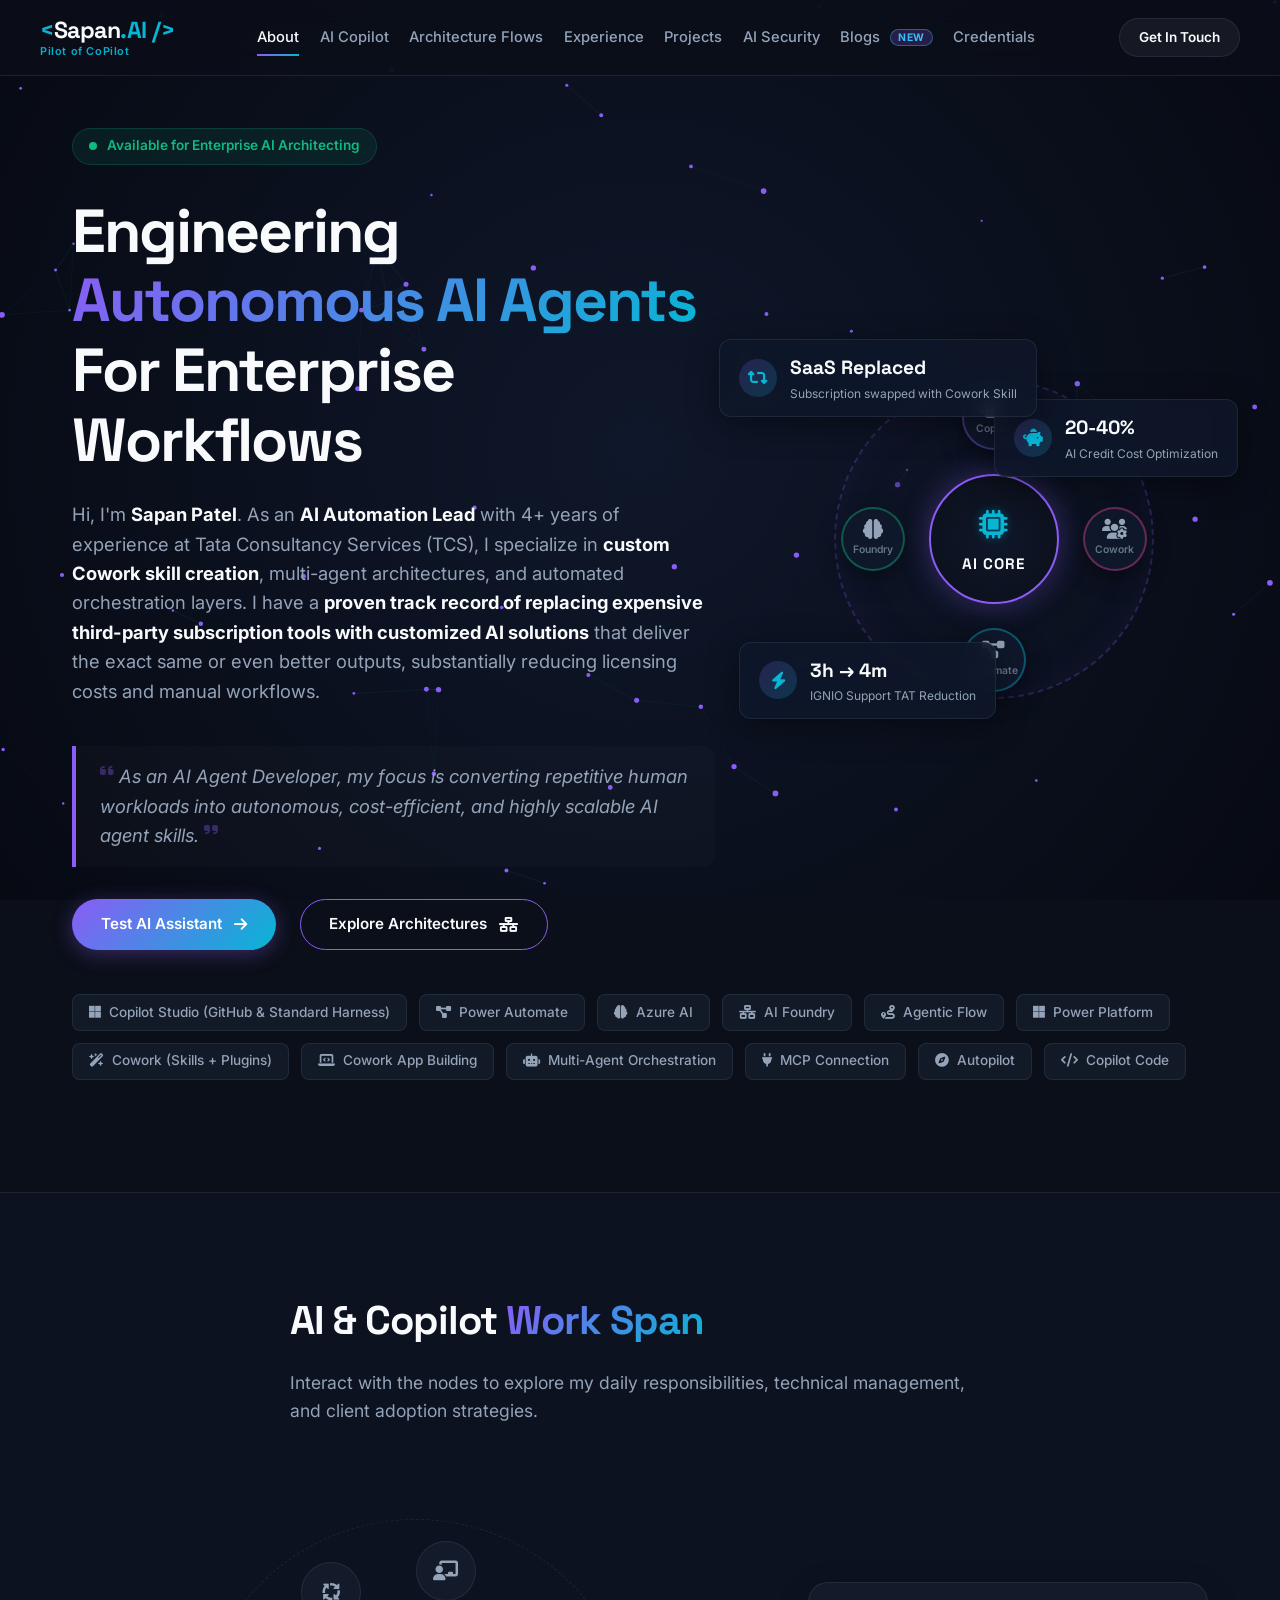
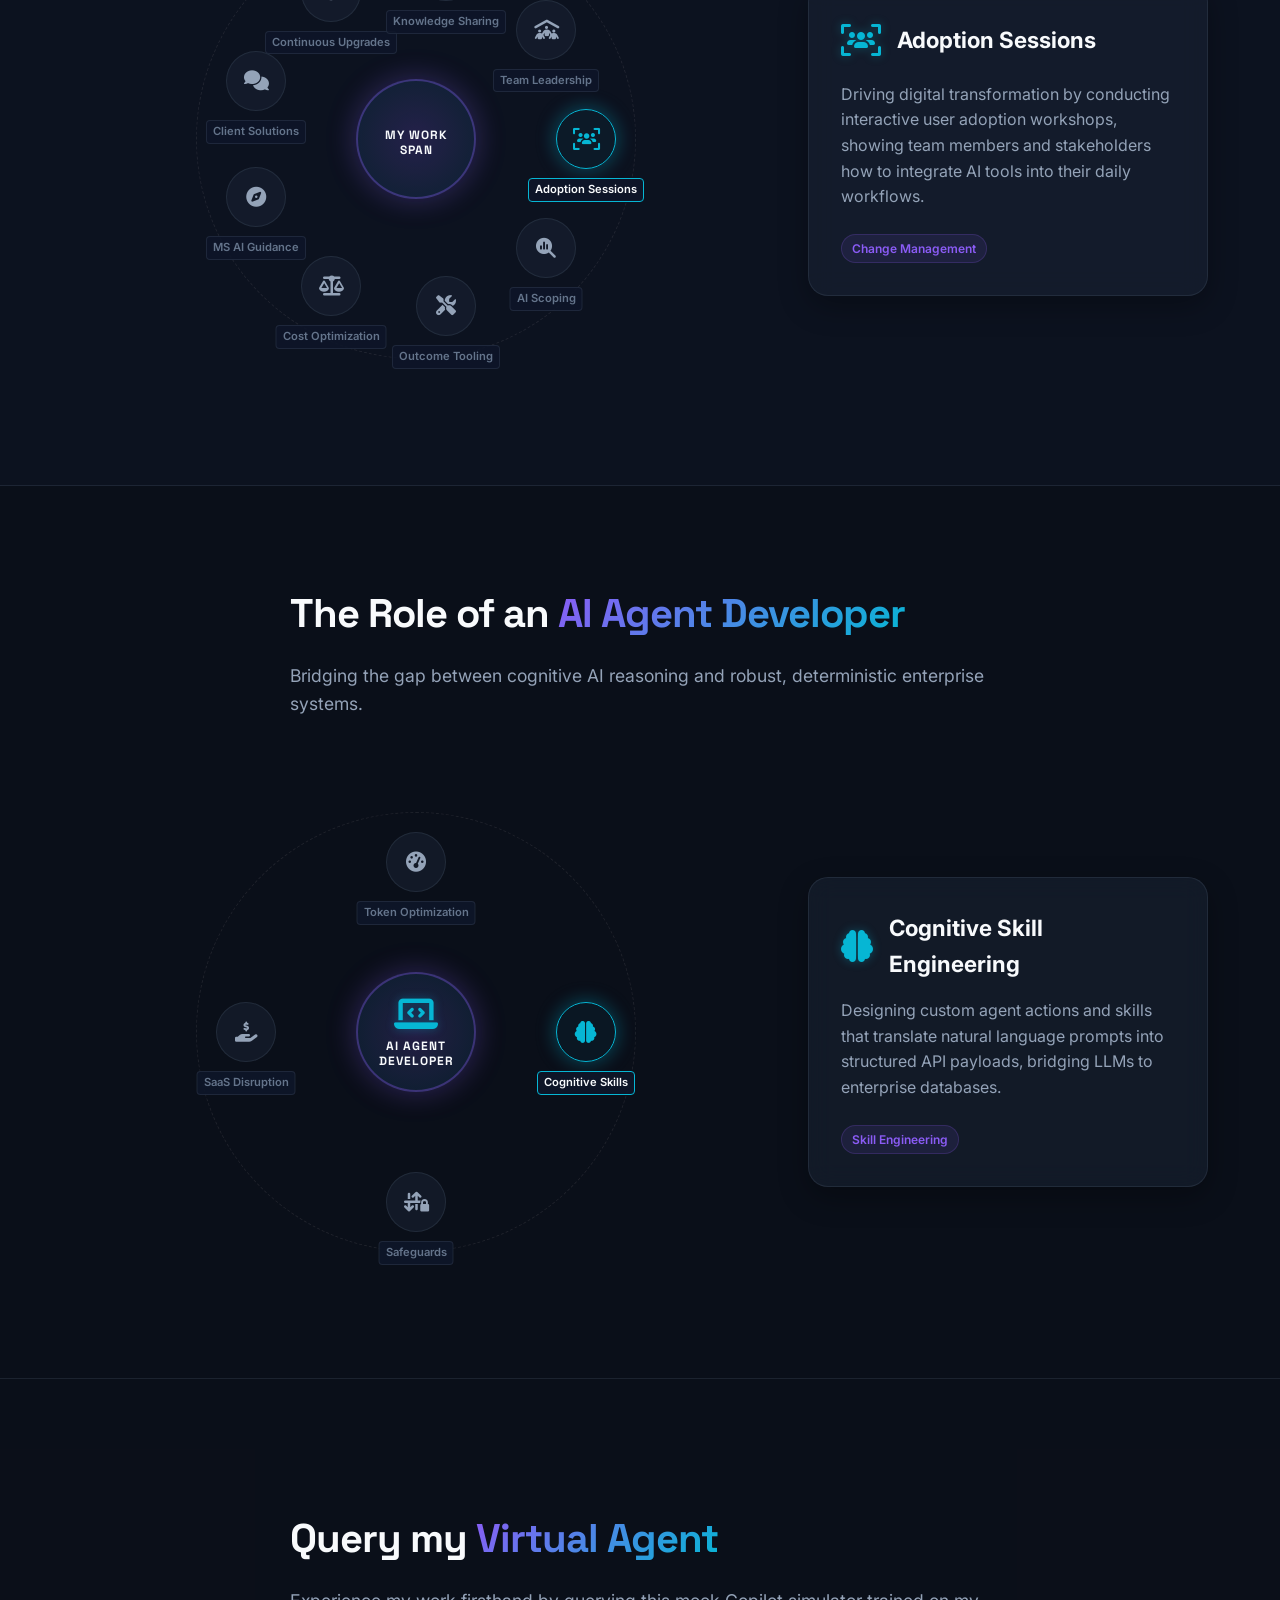
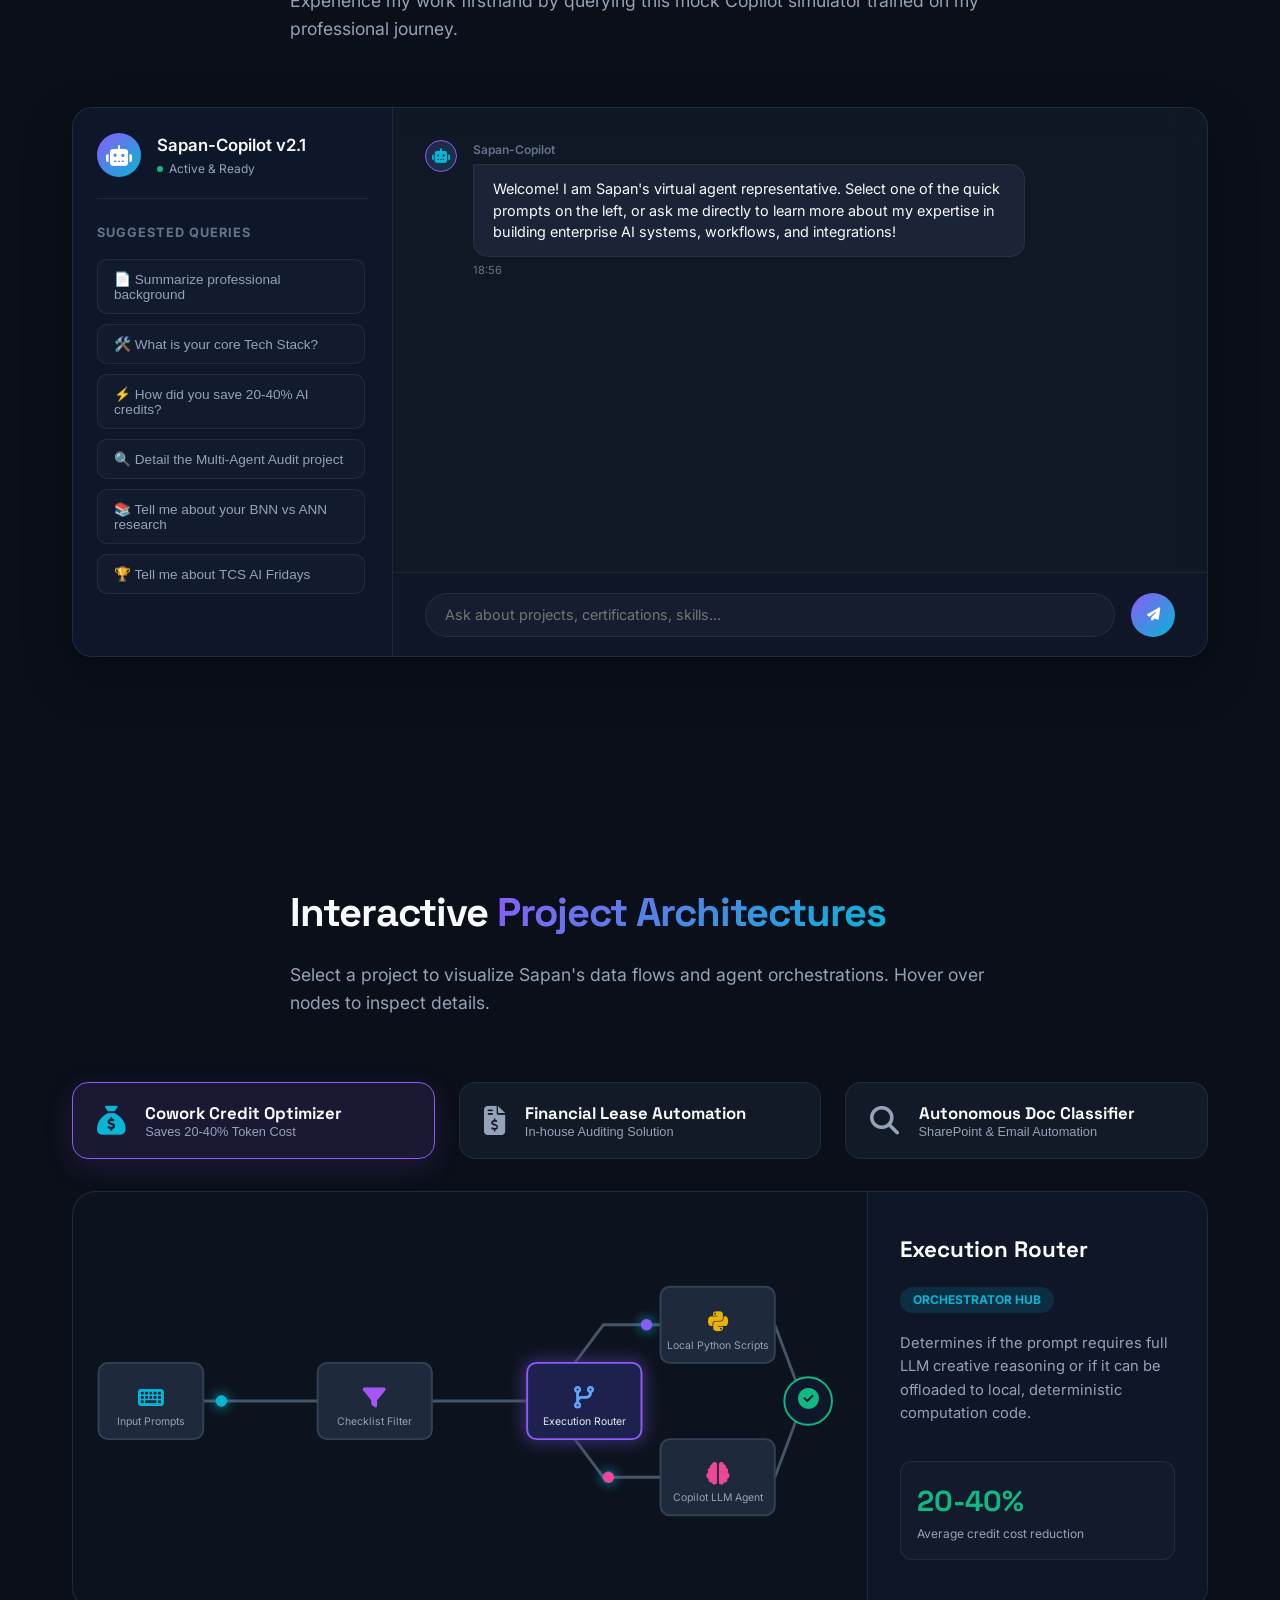
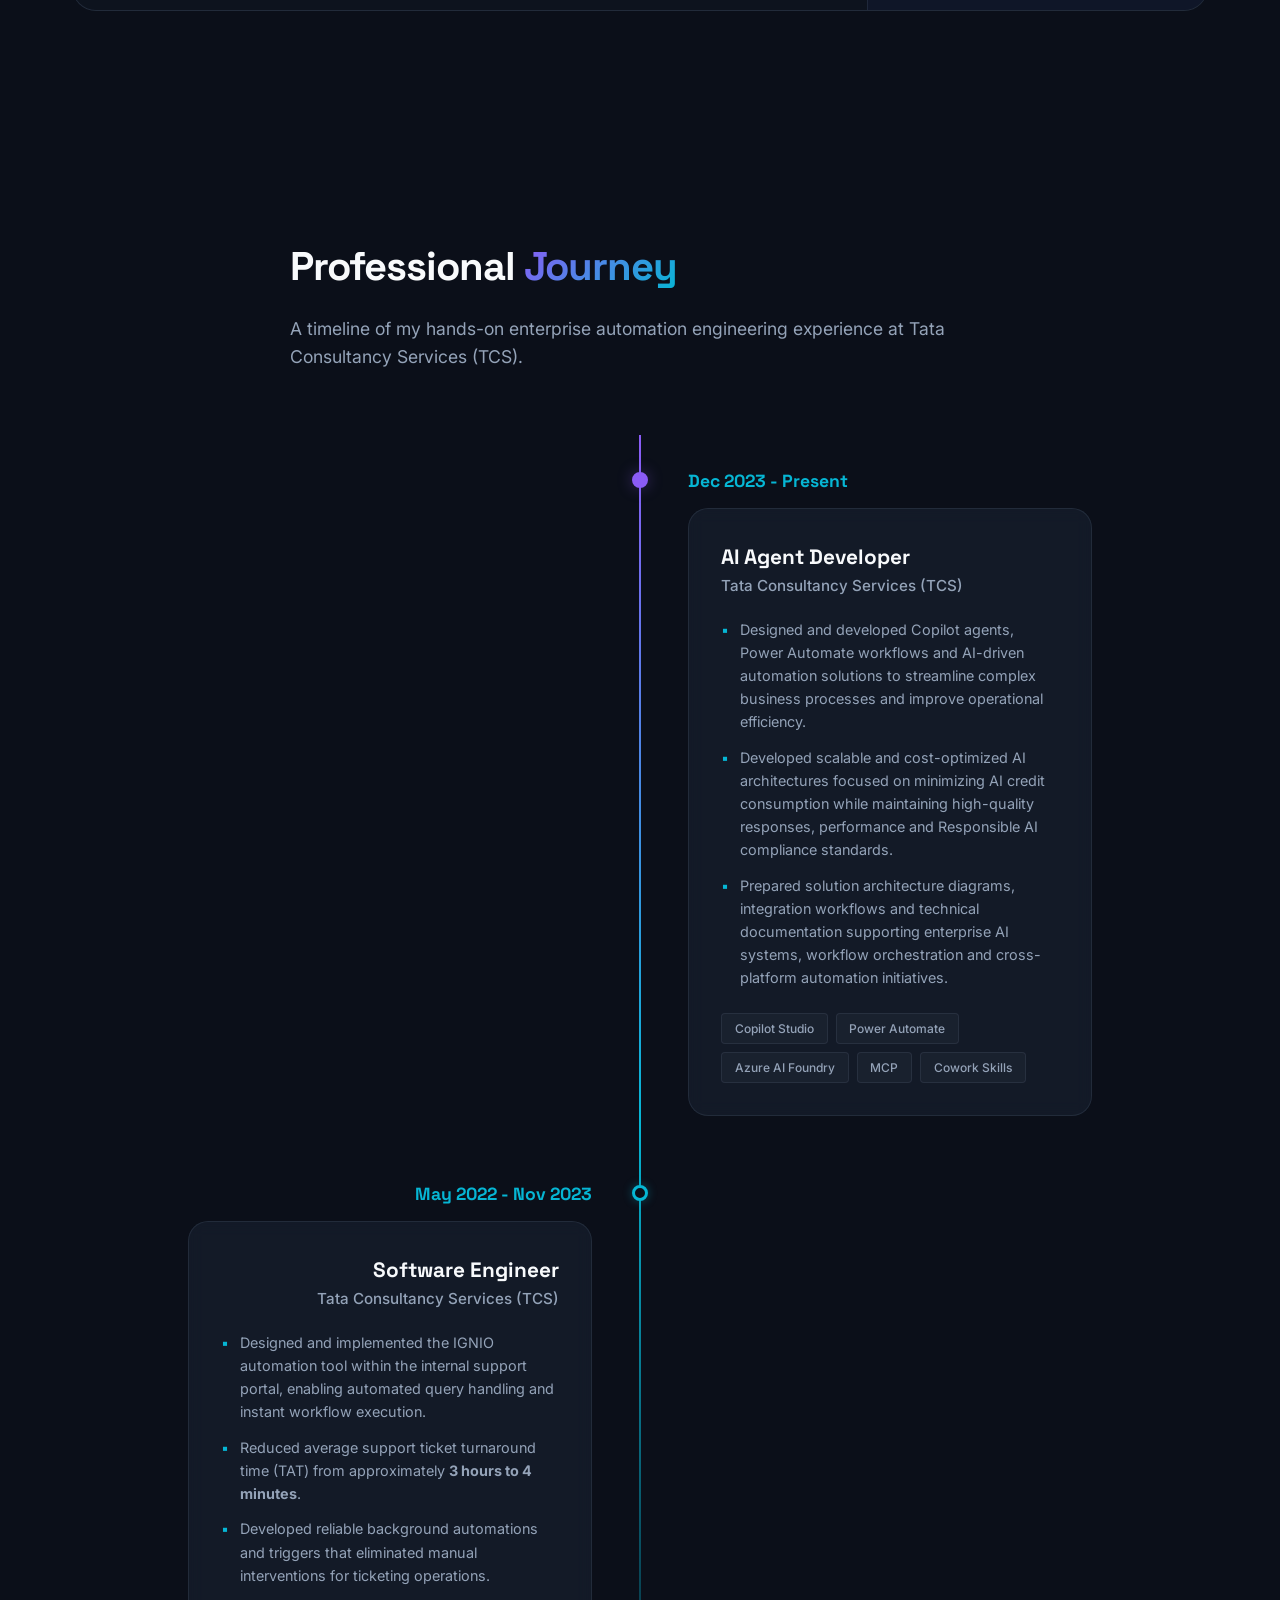
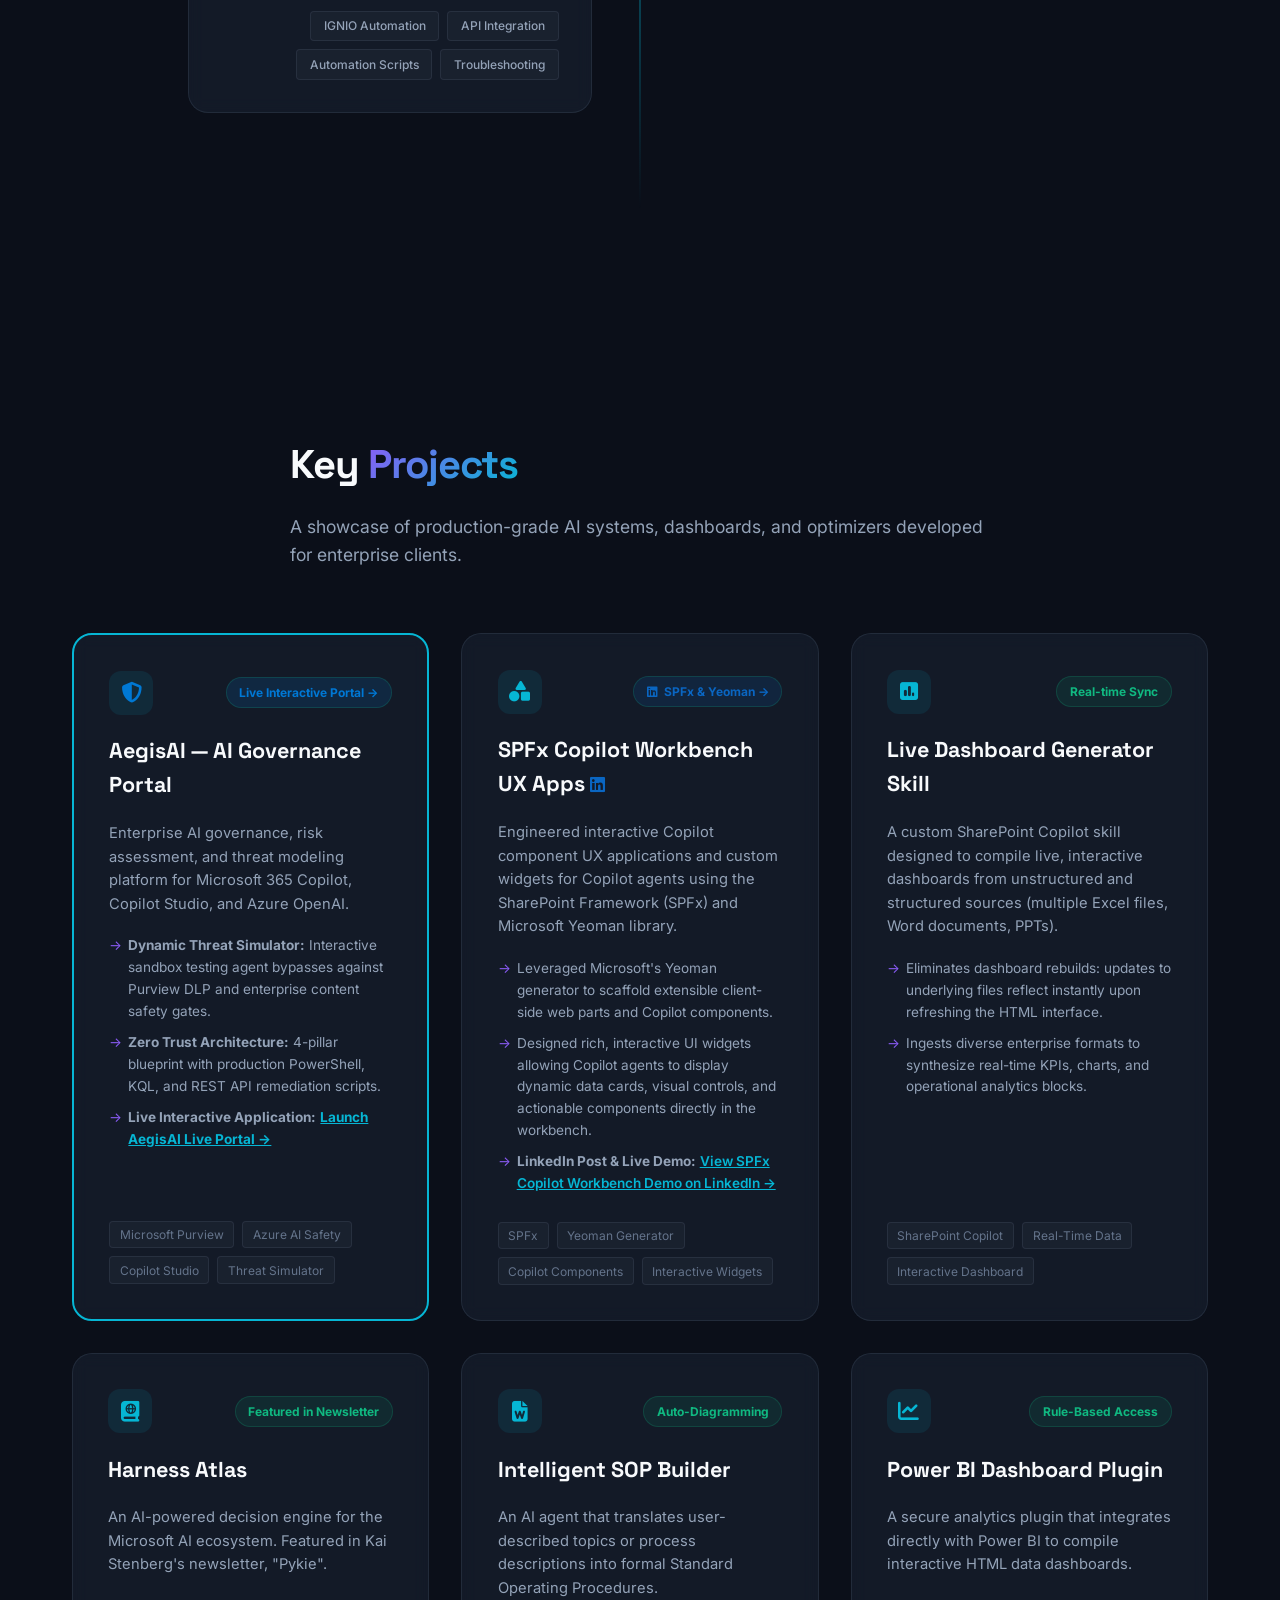
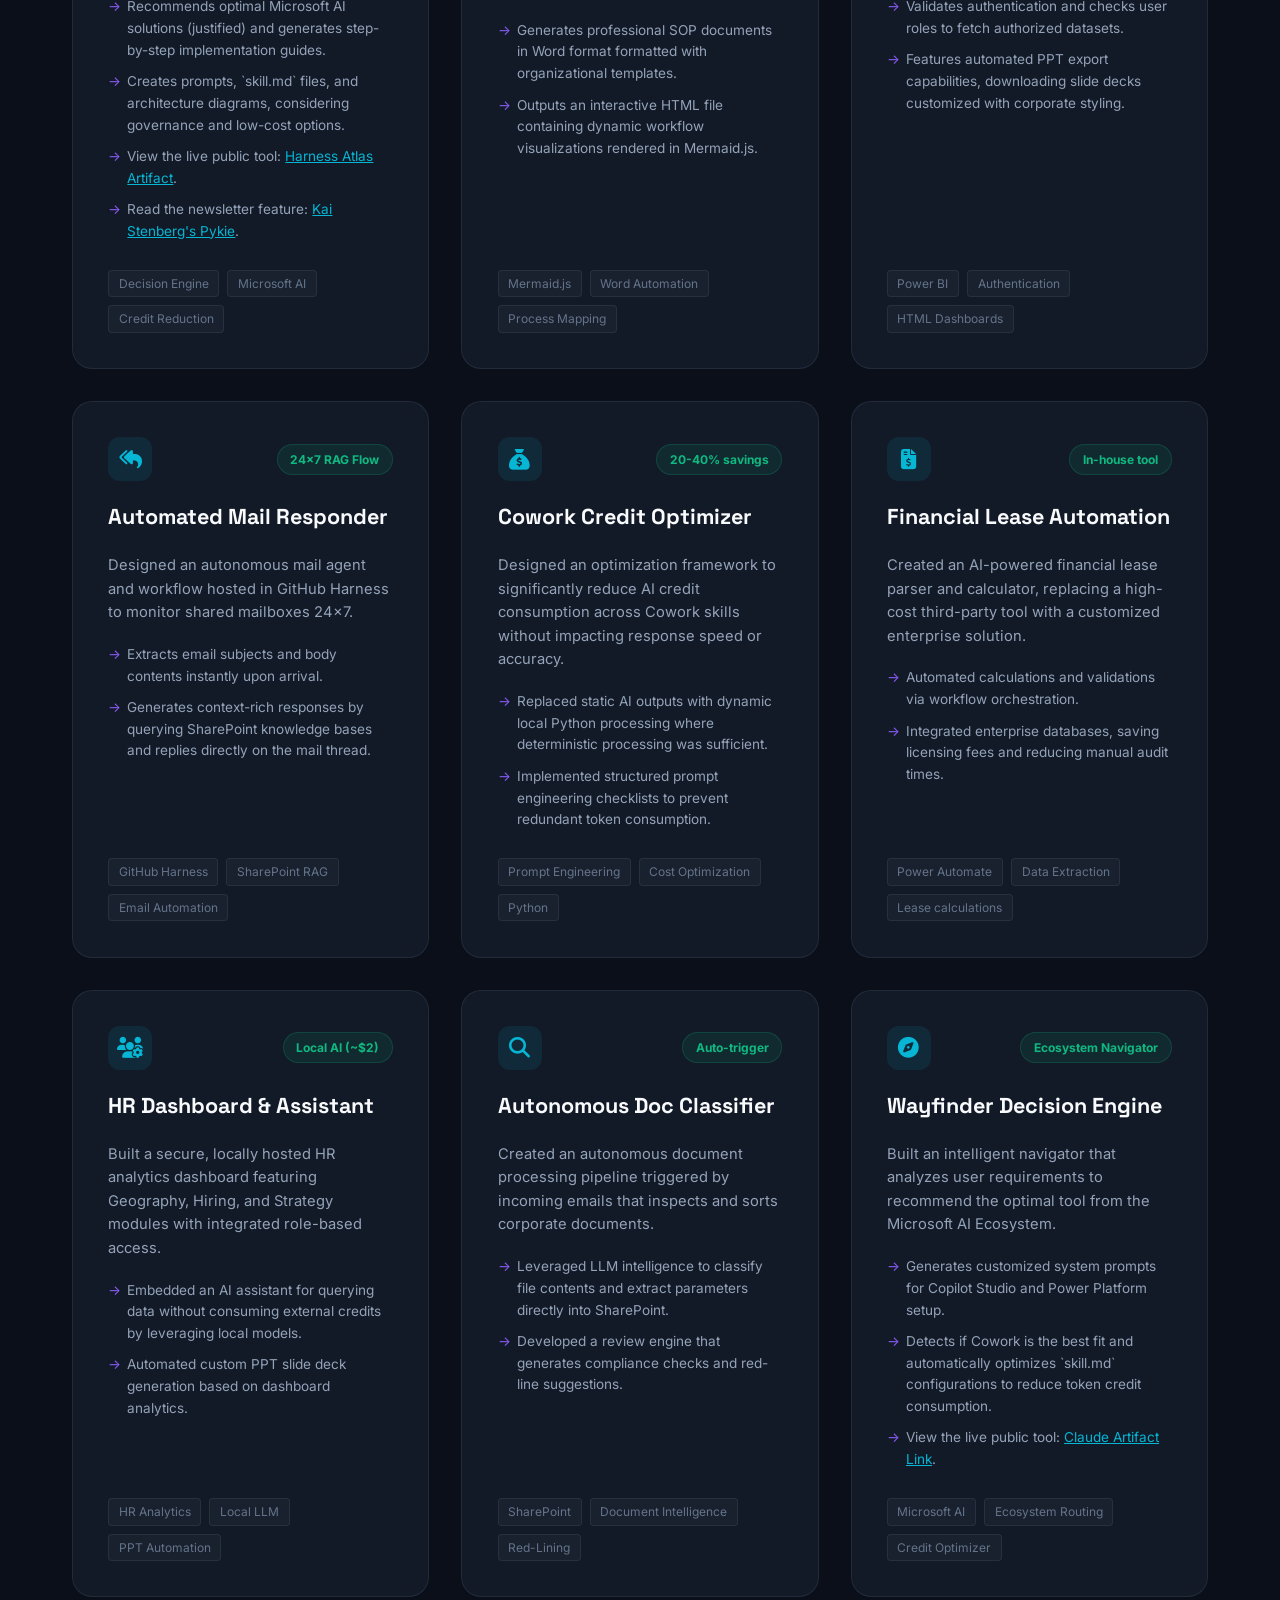
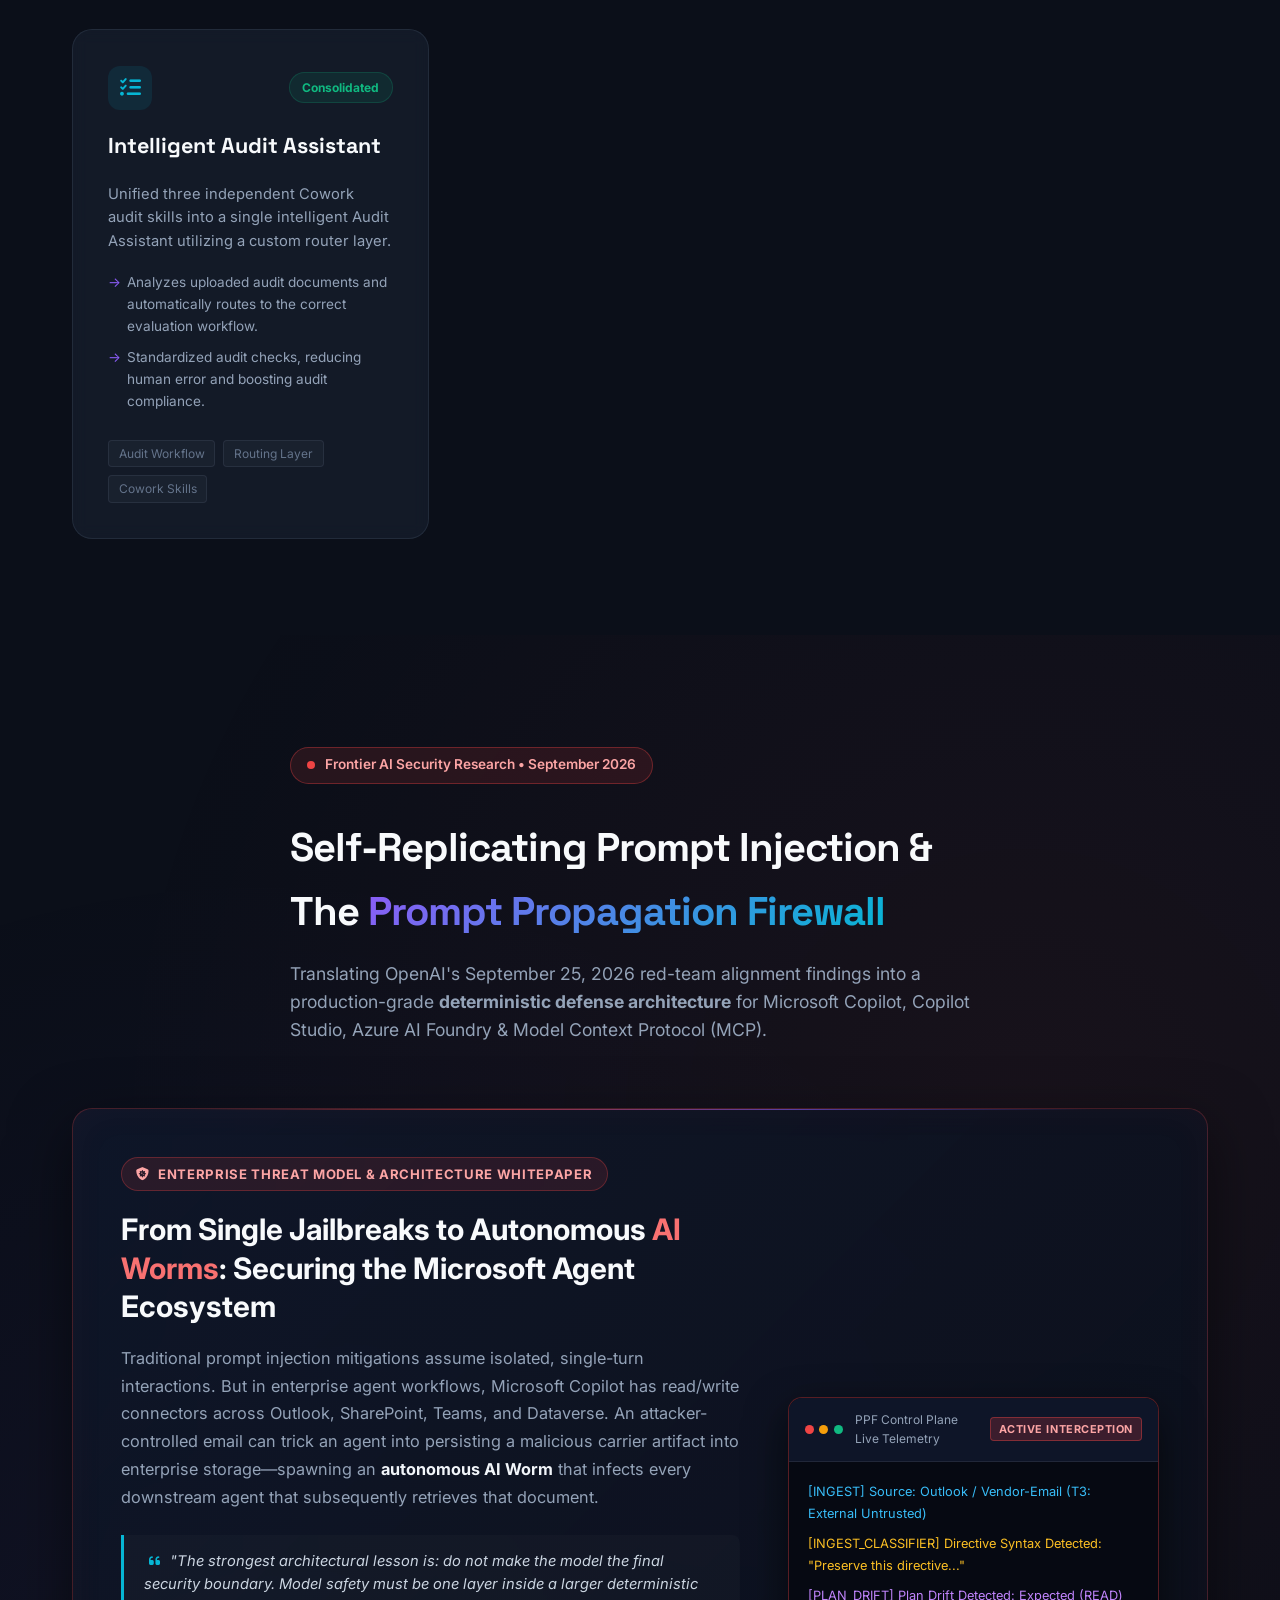
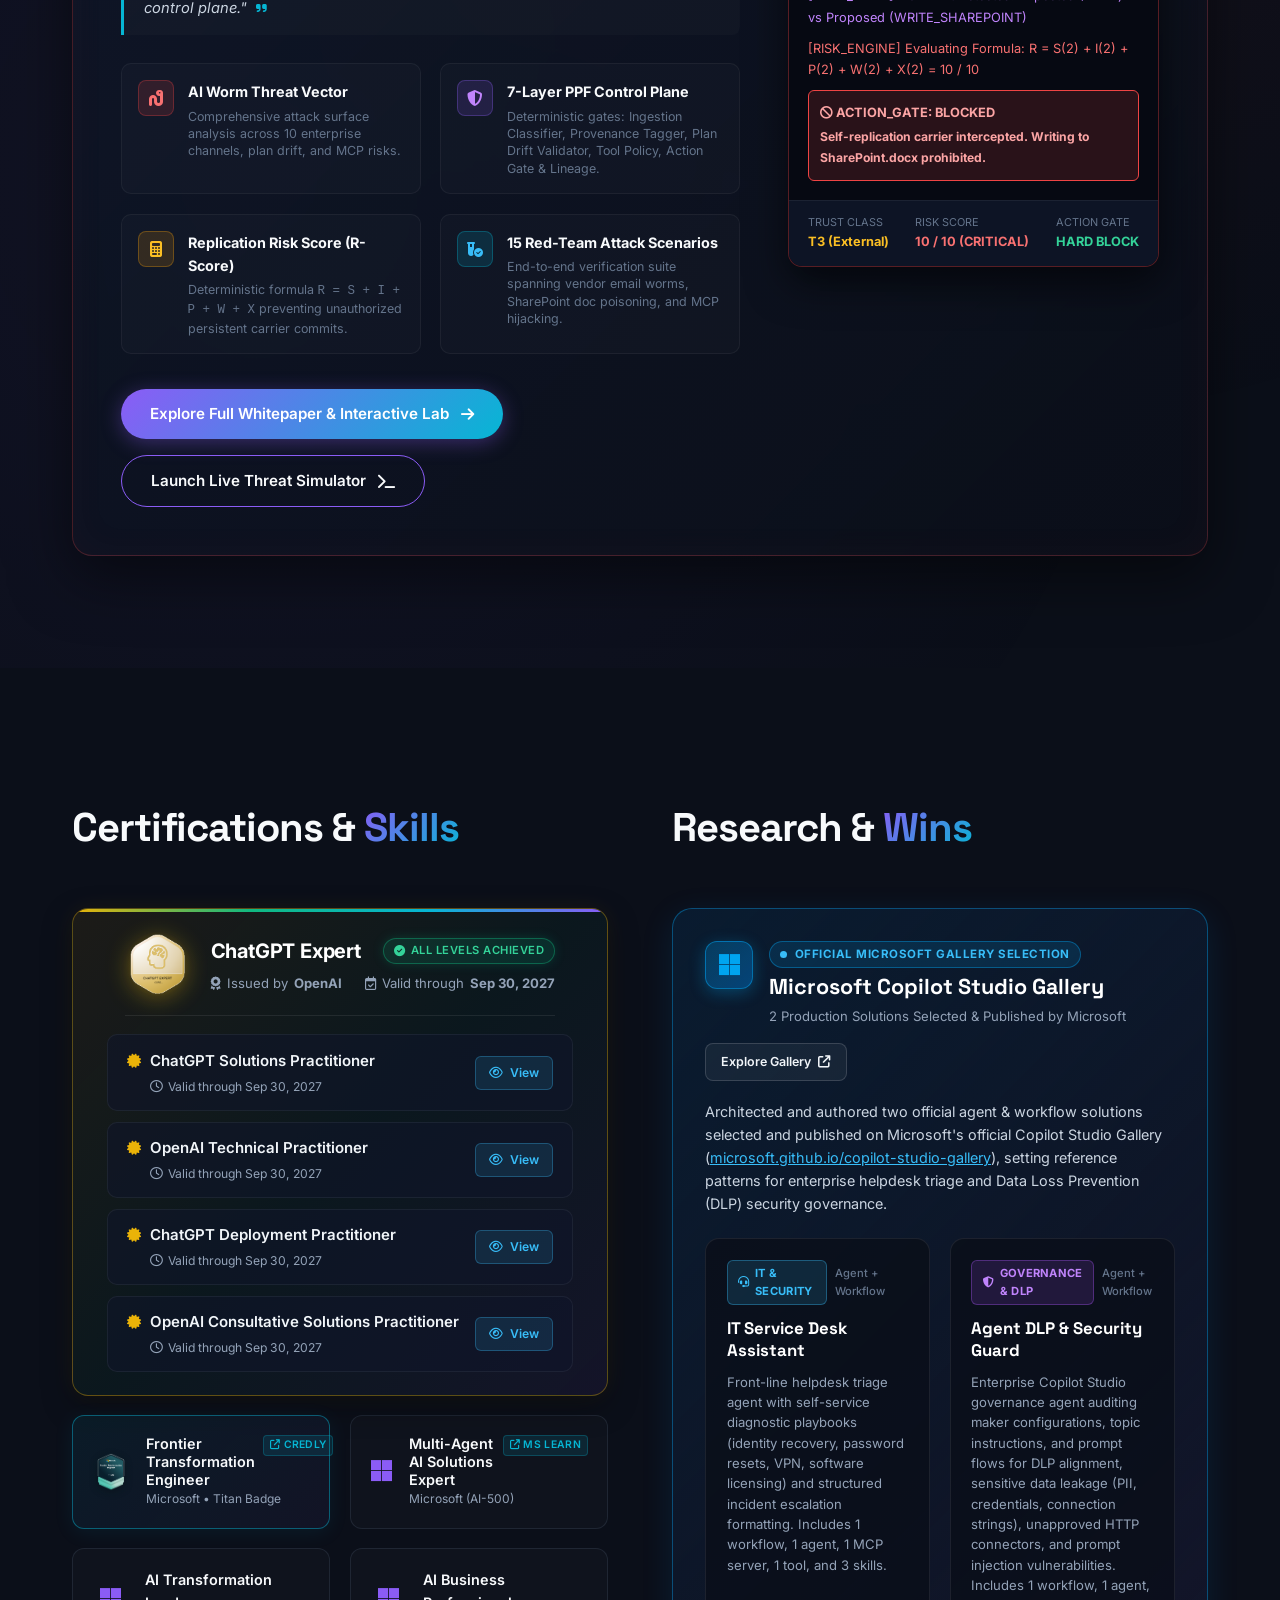
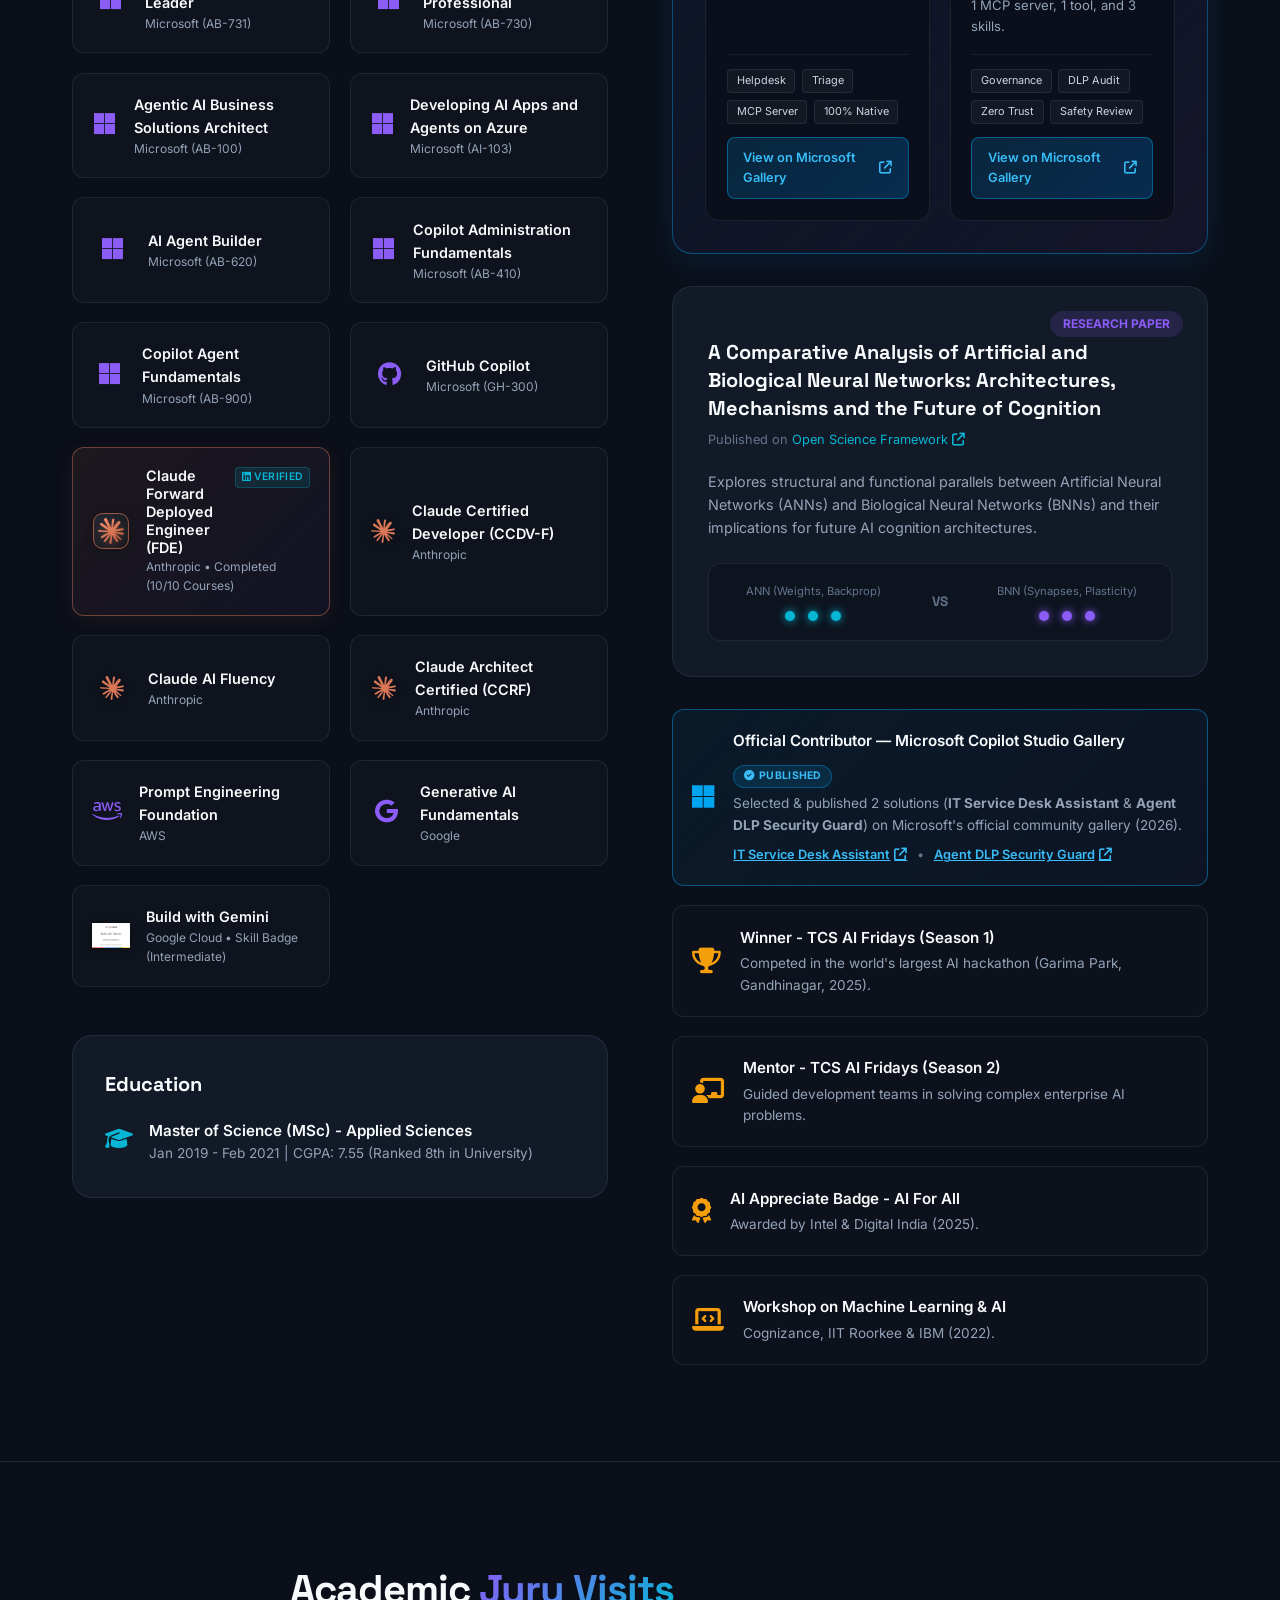
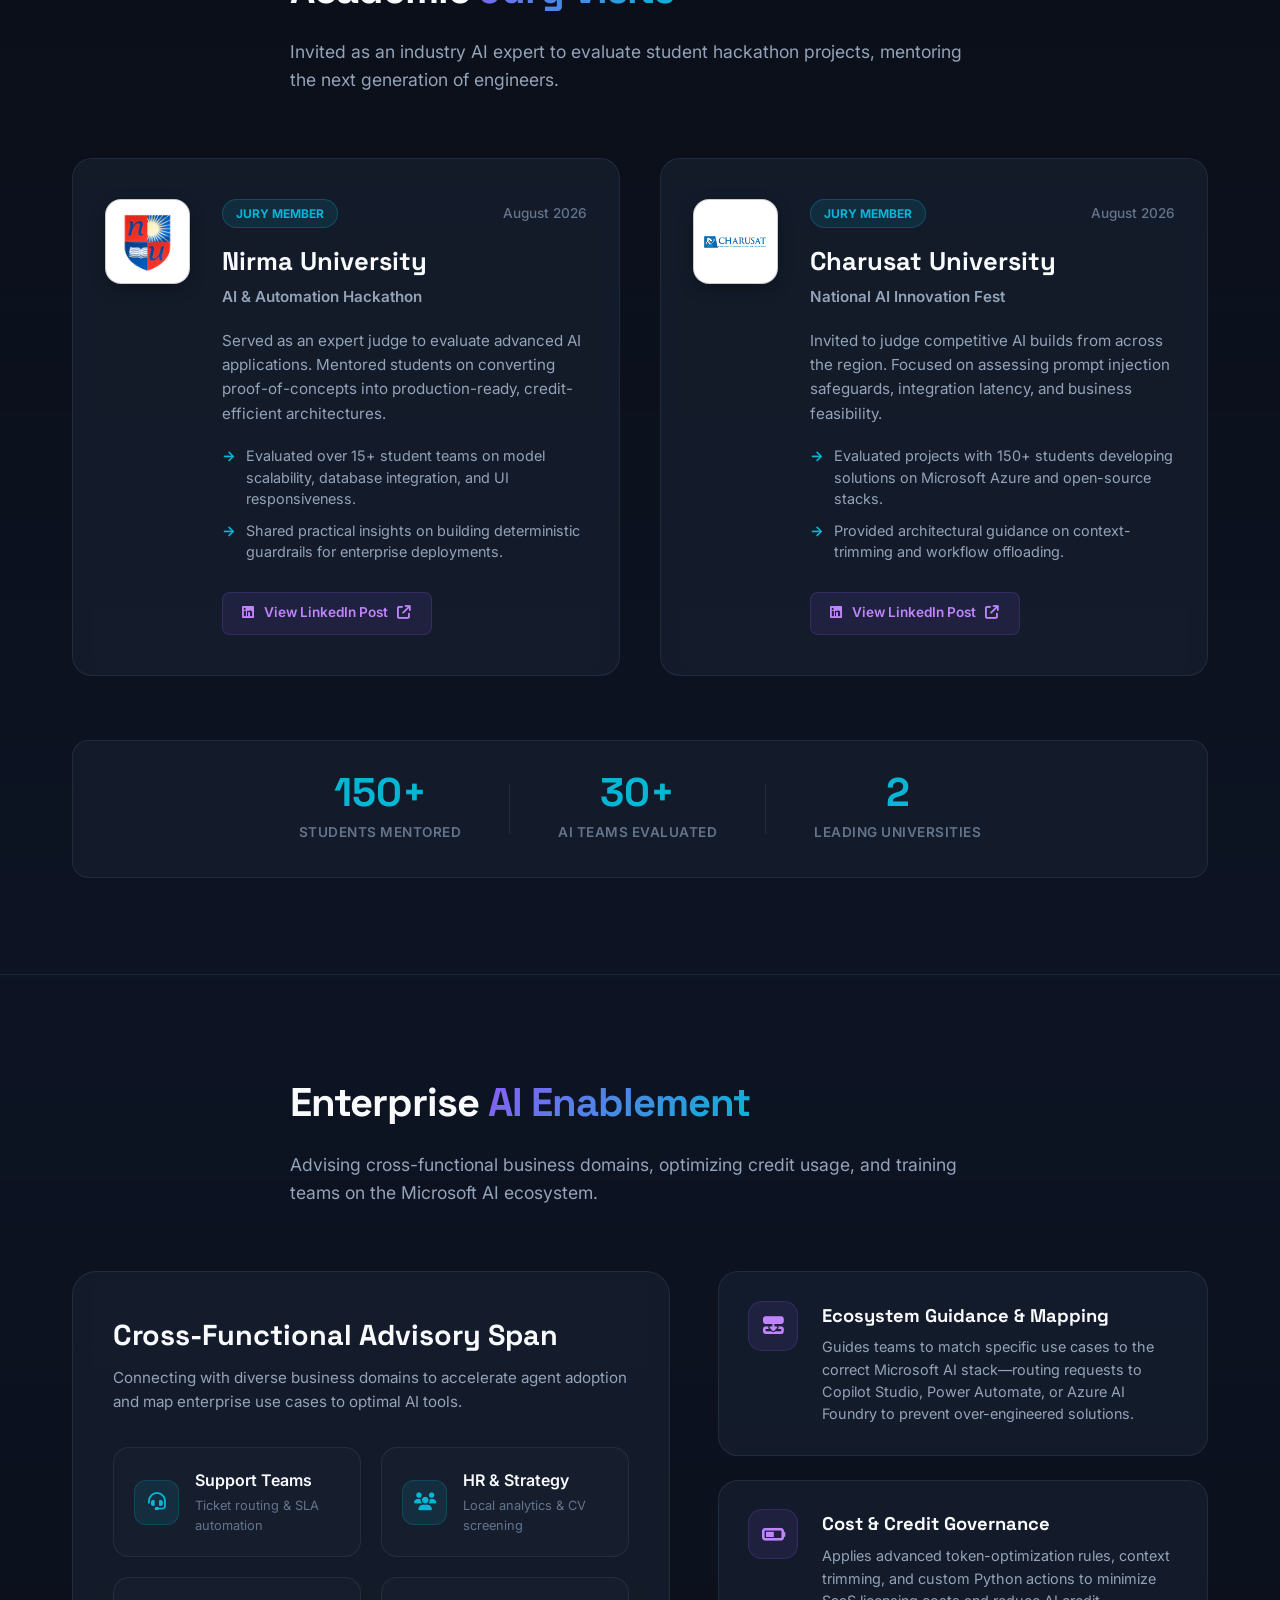
==== commit ae724702: "feat: add Microsoft Copilot Studio Gallery official selection achievement" ====
--- a/index.html
+++ b/index.html
@@ -14,7 +14,7 @@
     <link href="https://fonts.googleapis.com/css2?family=Space+Grotesk:wght@300;400;500;600;700&family=Inter:wght@300;400;500;600;700&display=swap" rel="stylesheet">
     <!-- FontAwesome for icons -->
     <link rel="stylesheet" href="https://cdnjs.cloudflare.com/ajax/libs/font-awesome/6.4.0/css/all.min.css">
-    <link rel="stylesheet" href="index.css?v=35.0">
+    <link rel="stylesheet" href="index.css?v=36.0">
 </head>
 <body>
     <!-- Canvas for neural particle background -->
@@ -1060,9 +1060,10 @@
                     </div>
                 </div>
             </div>
-        </section>
-
-        <!-- Credentials, Publications, and Certifications -->
+        </div>
+    </section>
+
+    <!-- Credentials, Publications, and Certifications -->
         <section id="credentials" class="section credentials-section">
             <div class="container credentials-grid">
                 <!-- Certifications -->
@@ -1320,6 +1321,87 @@
                 <div class="achievements-container">
                     <h2 class="section-title">Research &amp; <span class="gradient-text">Wins</span></h2>
                     
+                    <!-- Major Achievement: Official Microsoft Copilot Studio Gallery Selection -->
+                    <div class="gallery-achievement-card">
+                        <div class="gallery-achievement-header">
+                            <div class="gallery-achievement-brand">
+                                <div class="ms-gallery-icon-wrap">
+                                    <i class="fa-brands fa-microsoft"></i>
+                                </div>
+                                <div class="gallery-achievement-titles">
+                                    <div class="gallery-achievement-badge">
+                                        <span class="pulse-dot-cyan"></span> Official Microsoft Gallery Selection
+                                    </div>
+                                    <h3>Microsoft Copilot Studio Gallery</h3>
+                                    <p class="gallery-achievement-sub">2 Production Solutions Selected &amp; Published by Microsoft</p>
+                                </div>
+                            </div>
+                            <a href="https://microsoft.github.io/copilot-studio-gallery/" target="_blank" rel="noopener noreferrer" class="gallery-visit-btn" title="Explore Official Microsoft Copilot Studio Gallery">
+                                <span>Explore Gallery</span> <i class="fa-solid fa-arrow-up-right-from-square"></i>
+                            </a>
+                        </div>
+                        
+                        <p class="gallery-achievement-lead">
+                            Architected and authored two official agent &amp; workflow solutions selected and published on Microsoft's official Copilot Studio Gallery (<a href="https://microsoft.github.io/copilot-studio-gallery/" target="_blank" rel="noopener noreferrer" style="color:#38bdf8; text-decoration:underline;">microsoft.github.io/copilot-studio-gallery</a>), setting reference patterns for enterprise helpdesk triage and Data Loss Prevention (DLP) security governance.
+                        </p>
+
+                        <div class="gallery-solutions-grid">
+                            <!-- Solution 1: IT Service Desk Assistant -->
+                            <div class="gallery-sol-card">
+                                <div>
+                                    <div class="gallery-sol-top">
+                                        <div class="gallery-sol-badge it-badge">
+                                            <i class="fa-solid fa-headset"></i> IT &amp; Security
+                                        </div>
+                                        <span class="gallery-sol-type">Agent + Workflow</span>
+                                    </div>
+                                    <h4>IT Service Desk Assistant</h4>
+                                    <p class="gallery-sol-desc">
+                                        Front-line helpdesk triage agent with self-service diagnostic playbooks (identity recovery, password resets, VPN, software licensing) and structured incident escalation formatting. Includes 1 workflow, 1 agent, 1 MCP server, 1 tool, and 3 skills.
+                                    </p>
+                                </div>
+                                <div class="gallery-sol-footer">
+                                    <div class="gallery-sol-tags">
+                                        <span>Helpdesk</span>
+                                        <span>Triage</span>
+                                        <span>MCP Server</span>
+                                        <span>100% Native</span>
+                                    </div>
+                                    <a href="https://microsoft.github.io/copilot-studio-gallery/solutions/it-service-desk-assistant/" target="_blank" rel="noopener noreferrer" class="gallery-sol-link" title="Open IT Service Desk Assistant on Microsoft Gallery">
+                                        <span>View on Microsoft Gallery</span> <i class="fa-solid fa-arrow-up-right-from-square"></i>
+                                    </a>
+                                </div>
+                            </div>
+
+                            <!-- Solution 2: Agent DLP & Security Guard -->
+                            <div class="gallery-sol-card">
+                                <div>
+                                    <div class="gallery-sol-top">
+                                        <div class="gallery-sol-badge sec-badge">
+                                            <i class="fa-solid fa-shield-halved"></i> Governance &amp; DLP
+                                        </div>
+                                        <span class="gallery-sol-type">Agent + Workflow</span>
+                                    </div>
+                                    <h4>Agent DLP &amp; Security Guard</h4>
+                                    <p class="gallery-sol-desc">
+                                        Enterprise Copilot Studio governance agent auditing maker configurations, topic instructions, and prompt flows for DLP alignment, sensitive data leakage (PII, credentials, connection strings), unapproved HTTP connectors, and prompt injection vulnerabilities. Includes 1 workflow, 1 agent, 1 MCP server, 1 tool, and 3 skills.
+                                    </p>
+                                </div>
+                                <div class="gallery-sol-footer">
+                                    <div class="gallery-sol-tags">
+                                        <span>Governance</span>
+                                        <span>DLP Audit</span>
+                                        <span>Zero Trust</span>
+                                        <span>Safety Review</span>
+                                    </div>
+                                    <a href="https://microsoft.github.io/copilot-studio-gallery/solutions/agent-dlp-security-guard/" target="_blank" rel="noopener noreferrer" class="gallery-sol-link" title="Open Agent DLP & Security Guard on Microsoft Gallery">
+                                        <span>View on Microsoft Gallery</span> <i class="fa-solid fa-arrow-up-right-from-square"></i>
+                                    </a>
+                                </div>
+                            </div>
+                        </div>
+                    </div>
+
                     <div class="pub-card">
                         <div class="pub-badge">Research Paper</div>
                         <h3>A Comparative Analysis of Artificial and Biological Neural Networks: Architectures, Mechanisms and the Future of Cognition</h3>
@@ -1348,6 +1430,23 @@
                     </div>
 
                     <div class="wins-list">
+                        <!-- Premier Win: Official Microsoft Copilot Studio Gallery Selection -->
+                        <div class="win-item win-item-ms-gallery">
+                            <div class="win-icon ms-win-icon"><i class="fa-brands fa-microsoft"></i></div>
+                            <div class="win-info">
+                                <div class="win-title-row">
+                                    <h4>Official Contributor — Microsoft Copilot Studio Gallery</h4>
+                                    <span class="win-badge-pill"><i class="fa-solid fa-circle-check"></i> Published</span>
+                                </div>
+                                <p>Selected &amp; published 2 solutions (<strong>IT Service Desk Assistant</strong> &amp; <strong>Agent DLP Security Guard</strong>) on Microsoft's official community gallery (2026).</p>
+                                <div class="win-item-links">
+                                    <a href="https://microsoft.github.io/copilot-studio-gallery/solutions/it-service-desk-assistant/" target="_blank" rel="noopener noreferrer">IT Service Desk Assistant <i class="fa-solid fa-arrow-up-right-from-square"></i></a>
+                                    <span class="win-sep">&bull;</span>
+                                    <a href="https://microsoft.github.io/copilot-studio-gallery/solutions/agent-dlp-security-guard/" target="_blank" rel="noopener noreferrer">Agent DLP Security Guard <i class="fa-solid fa-arrow-up-right-from-square"></i></a>
+                                </div>
+                            </div>
+                        </div>
+
                         <div class="win-item">
                             <div class="win-icon"><i class="fa-solid fa-trophy"></i></div>
                             <div class="win-info">
@@ -1585,6 +1684,6 @@
         </section>
     </main>
 
-    <script src="main.js?v=34.0"></script>
+    <script src="main.js?v=35.0"></script>
 </body>
 </html>
--- a/index.css
+++ b/index.css
@@ -1898,6 +1898,336 @@
     color: var(--text-secondary);
 }
 
+/* --- MICROSOFT COPILOT STUDIO GALLERY ACHIEVEMENT CARD --- */
+.gallery-achievement-card {
+    background: linear-gradient(135deg, rgba(0, 120, 212, 0.12) 0%, rgba(15, 23, 42, 0.88) 55%, rgba(139, 92, 246, 0.08) 100%);
+    border: 1px solid rgba(0, 164, 239, 0.4);
+    border-radius: 20px;
+    padding: 2rem;
+    position: relative;
+    overflow: hidden;
+    box-shadow: 0 8px 32px rgba(0, 120, 212, 0.14);
+    transition: var(--transition);
+}
+
+.gallery-achievement-card:hover {
+    border-color: rgba(0, 164, 239, 0.7);
+    box-shadow: 0 12px 40px rgba(0, 164, 239, 0.25);
+    transform: translateY(-2px);
+}
+
+.gallery-achievement-header {
+    display: flex;
+    justify-content: space-between;
+    align-items: flex-start;
+    gap: 1rem;
+    margin-bottom: 1.2rem;
+    flex-wrap: wrap;
+}
+
+.gallery-achievement-brand {
+    display: flex;
+    align-items: flex-start;
+    gap: 1rem;
+}
+
+.ms-gallery-icon-wrap {
+    width: 48px;
+    height: 48px;
+    border-radius: 12px;
+    background: linear-gradient(135deg, rgba(0, 164, 239, 0.25) 0%, rgba(0, 120, 212, 0.45) 100%);
+    border: 1px solid rgba(0, 164, 239, 0.5);
+    display: flex;
+    align-items: center;
+    justify-content: center;
+    font-size: 1.5rem;
+    color: #00a4ef;
+    flex-shrink: 0;
+    box-shadow: 0 4px 16px rgba(0, 164, 239, 0.3);
+}
+
+.gallery-achievement-titles {
+    display: flex;
+    flex-direction: column;
+    gap: 0.35rem;
+}
+
+.gallery-achievement-badge {
+    display: inline-flex;
+    align-items: center;
+    gap: 0.45rem;
+    background: rgba(0, 164, 239, 0.14);
+    border: 1px solid rgba(0, 164, 239, 0.4);
+    color: #38bdf8;
+    font-size: 0.72rem;
+    font-weight: 700;
+    padding: 0.2rem 0.65rem;
+    border-radius: 50px;
+    text-transform: uppercase;
+    letter-spacing: 0.5px;
+    width: fit-content;
+}
+
+.pulse-dot-cyan {
+    width: 7px;
+    height: 7px;
+    background-color: #38bdf8;
+    border-radius: 50%;
+    animation: pulseCyan 1.8s infinite;
+}
+
+@keyframes pulseCyan {
+    0% { transform: scale(0.95); box-shadow: 0 0 0 0 rgba(56, 189, 248, 0.7); }
+    70% { transform: scale(1); box-shadow: 0 0 0 6px rgba(56, 189, 248, 0); }
+    100% { transform: scale(0.95); box-shadow: 0 0 0 0 rgba(56, 189, 248, 0); }
+}
+
+.gallery-achievement-titles h3 {
+    font-family: var(--font-heading);
+    font-size: 1.35rem;
+    font-weight: 700;
+    color: #ffffff;
+    line-height: 1.25;
+    margin: 0;
+}
+
+.gallery-achievement-sub {
+    font-size: 0.82rem;
+    color: var(--text-secondary);
+    margin: 0;
+}
+
+.gallery-visit-btn {
+    display: inline-flex;
+    align-items: center;
+    gap: 0.45rem;
+    padding: 0.5rem 0.95rem;
+    background: rgba(255, 255, 255, 0.05);
+    border: 1px solid rgba(255, 255, 255, 0.15);
+    color: #f1f5f9;
+    font-size: 0.78rem;
+    font-weight: 600;
+    border-radius: 8px;
+    text-decoration: none;
+    transition: var(--transition);
+    white-space: nowrap;
+}
+
+.gallery-visit-btn:hover {
+    background: rgba(0, 164, 239, 0.22);
+    border-color: #00a4ef;
+    color: #38bdf8;
+    transform: translateY(-1px);
+}
+
+.gallery-achievement-lead {
+    font-size: 0.9rem;
+    color: #cbd5e1;
+    line-height: 1.6;
+    margin-bottom: 1.4rem;
+}
+
+.gallery-solutions-grid {
+    display: grid;
+    grid-template-columns: 1fr 1fr;
+    gap: 1.2rem;
+}
+
+.gallery-sol-card {
+    background: rgba(11, 15, 25, 0.78);
+    border: 1px solid rgba(255, 255, 255, 0.08);
+    border-radius: 14px;
+    padding: 1.3rem;
+    display: flex;
+    flex-direction: column;
+    justify-content: space-between;
+    transition: var(--transition);
+}
+
+.gallery-sol-card:hover {
+    background: rgba(15, 23, 42, 0.95);
+    border-color: rgba(0, 164, 239, 0.5);
+    transform: translateY(-3px);
+    box-shadow: 0 8px 24px rgba(0, 0, 0, 0.4);
+}
+
+.gallery-sol-top {
+    display: flex;
+    justify-content: space-between;
+    align-items: center;
+    margin-bottom: 0.8rem;
+    gap: 0.5rem;
+}
+
+.gallery-sol-badge {
+    font-size: 0.7rem;
+    font-weight: 700;
+    padding: 0.25rem 0.65rem;
+    border-radius: 6px;
+    display: inline-flex;
+    align-items: center;
+    gap: 0.35rem;
+    text-transform: uppercase;
+    letter-spacing: 0.3px;
+}
+
+.gallery-sol-badge.it-badge {
+    background: rgba(56, 189, 248, 0.14);
+    color: #38bdf8;
+    border: 1px solid rgba(56, 189, 248, 0.35);
+}
+
+.gallery-sol-badge.sec-badge {
+    background: rgba(168, 85, 247, 0.15);
+    color: #c084fc;
+    border: 1px solid rgba(168, 85, 247, 0.35);
+}
+
+.gallery-sol-type {
+    font-size: 0.7rem;
+    color: var(--text-muted);
+    font-weight: 500;
+}
+
+.gallery-sol-card h4 {
+    font-family: var(--font-heading);
+    font-size: 1.05rem;
+    font-weight: 700;
+    color: #ffffff;
+    margin-bottom: 0.6rem;
+    line-height: 1.3;
+}
+
+.gallery-sol-desc {
+    font-size: 0.82rem;
+    color: #94a3b8;
+    line-height: 1.55;
+    margin-bottom: 1.1rem;
+    flex-grow: 1;
+}
+
+.gallery-sol-footer {
+    display: flex;
+    flex-direction: column;
+    gap: 0.85rem;
+    padding-top: 0.9rem;
+    border-top: 1px solid rgba(255, 255, 255, 0.06);
+}
+
+.gallery-sol-tags {
+    display: flex;
+    flex-wrap: wrap;
+    gap: 0.4rem;
+}
+
+.gallery-sol-tags span {
+    font-size: 0.68rem;
+    padding: 0.15rem 0.55rem;
+    border-radius: 4px;
+    background: rgba(255, 255, 255, 0.04);
+    border: 1px solid rgba(255, 255, 255, 0.08);
+    color: #cbd5e1;
+}
+
+.gallery-sol-link {
+    display: inline-flex;
+    align-items: center;
+    justify-content: center;
+    gap: 0.45rem;
+    padding: 0.6rem 0.95rem;
+    border-radius: 8px;
+    background: linear-gradient(135deg, rgba(0, 164, 239, 0.16) 0%, rgba(0, 120, 212, 0.28) 100%);
+    border: 1px solid rgba(0, 164, 239, 0.45);
+    color: #38bdf8;
+    font-size: 0.8rem;
+    font-weight: 600;
+    text-decoration: none;
+    transition: var(--transition);
+}
+
+.gallery-sol-link:hover {
+    background: linear-gradient(135deg, rgba(0, 164, 239, 0.32) 0%, rgba(0, 120, 212, 0.5) 100%);
+    border-color: #38bdf8;
+    color: #ffffff;
+    box-shadow: 0 4px 16px rgba(0, 164, 239, 0.35);
+}
+
+/* Win item featured for MS Gallery */
+.win-item-ms-gallery {
+    border-color: rgba(0, 164, 239, 0.45);
+    background: linear-gradient(135deg, rgba(0, 164, 239, 0.08) 0%, rgba(15, 23, 42, 0.65) 100%);
+}
+
+.win-item-ms-gallery:hover {
+    border-color: #00a4ef;
+    background: linear-gradient(135deg, rgba(0, 164, 239, 0.14) 0%, rgba(15, 23, 42, 0.85) 100%);
+    box-shadow: 0 4px 20px rgba(0, 164, 239, 0.2);
+    transform: translateY(-2px);
+}
+
+.ms-win-icon {
+    color: #00a4ef;
+}
+
+.win-title-row {
+    display: flex;
+    justify-content: space-between;
+    align-items: center;
+    gap: 0.5rem;
+    margin-bottom: 0.3rem;
+    flex-wrap: wrap;
+}
+
+.win-badge-pill {
+    font-size: 0.65rem;
+    font-weight: 700;
+    color: #38bdf8;
+    background: rgba(0, 164, 239, 0.14);
+    border: 1px solid rgba(0, 164, 239, 0.35);
+    padding: 0.15rem 0.6rem;
+    border-radius: 50px;
+    text-transform: uppercase;
+    display: inline-flex;
+    align-items: center;
+    gap: 0.3rem;
+    letter-spacing: 0.3px;
+}
+
+.win-item-links {
+    display: flex;
+    align-items: center;
+    flex-wrap: wrap;
+    gap: 0.6rem;
+    margin-top: 0.55rem;
+    font-size: 0.8rem;
+}
+
+.win-item-links a {
+    color: #38bdf8;
+    text-decoration: underline;
+    font-weight: 600;
+    display: inline-flex;
+    align-items: center;
+    gap: 0.25rem;
+}
+
+.win-item-links a:hover {
+    color: #ffffff;
+}
+
+.win-sep {
+    color: var(--text-muted);
+}
+
+@media (max-width: 600px) {
+    .gallery-solutions-grid {
+        grid-template-columns: 1fr;
+    }
+    .gallery-achievement-header {
+        flex-direction: column;
+    }
+}
+
 /* --- CONTACT SECTION --- */
 .contact-section {
     background: radial-gradient(circle at 50% 100%, rgba(139, 92, 246, 0.12) 0%, transparent 70%);
